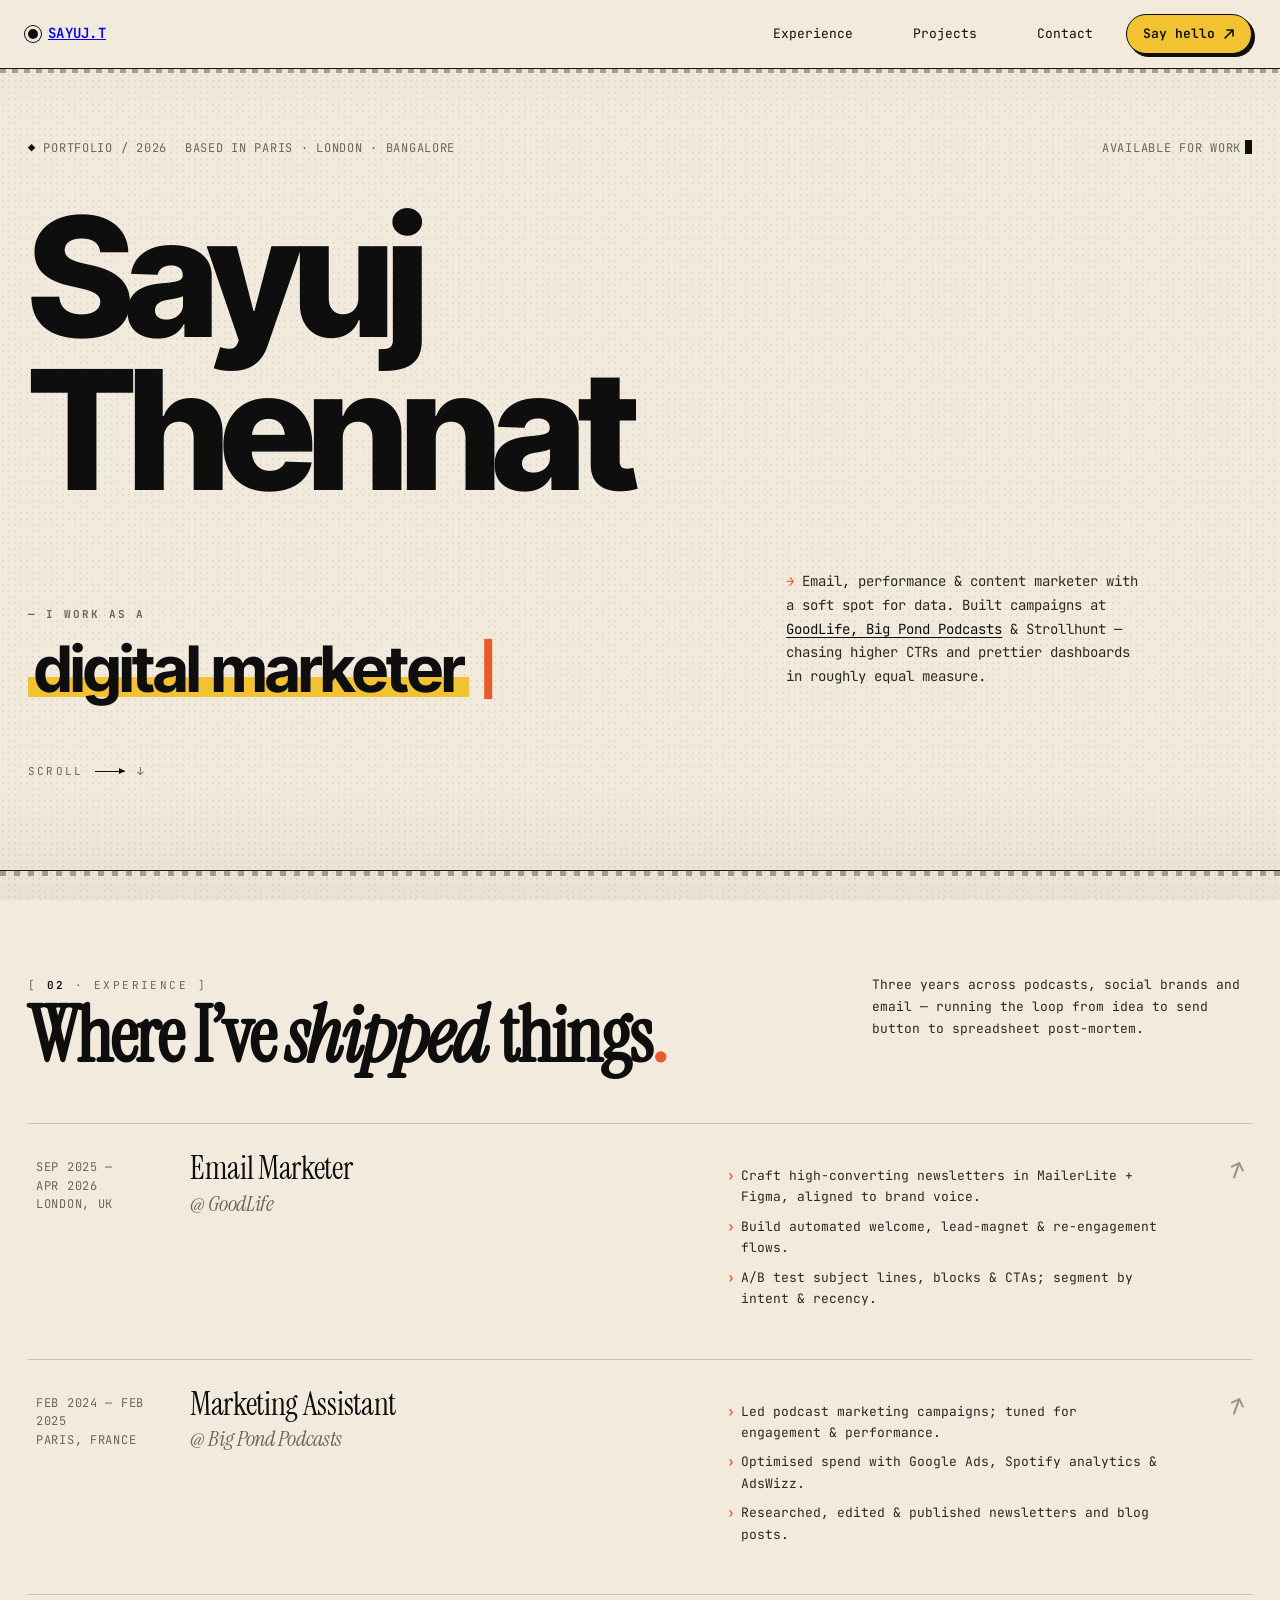
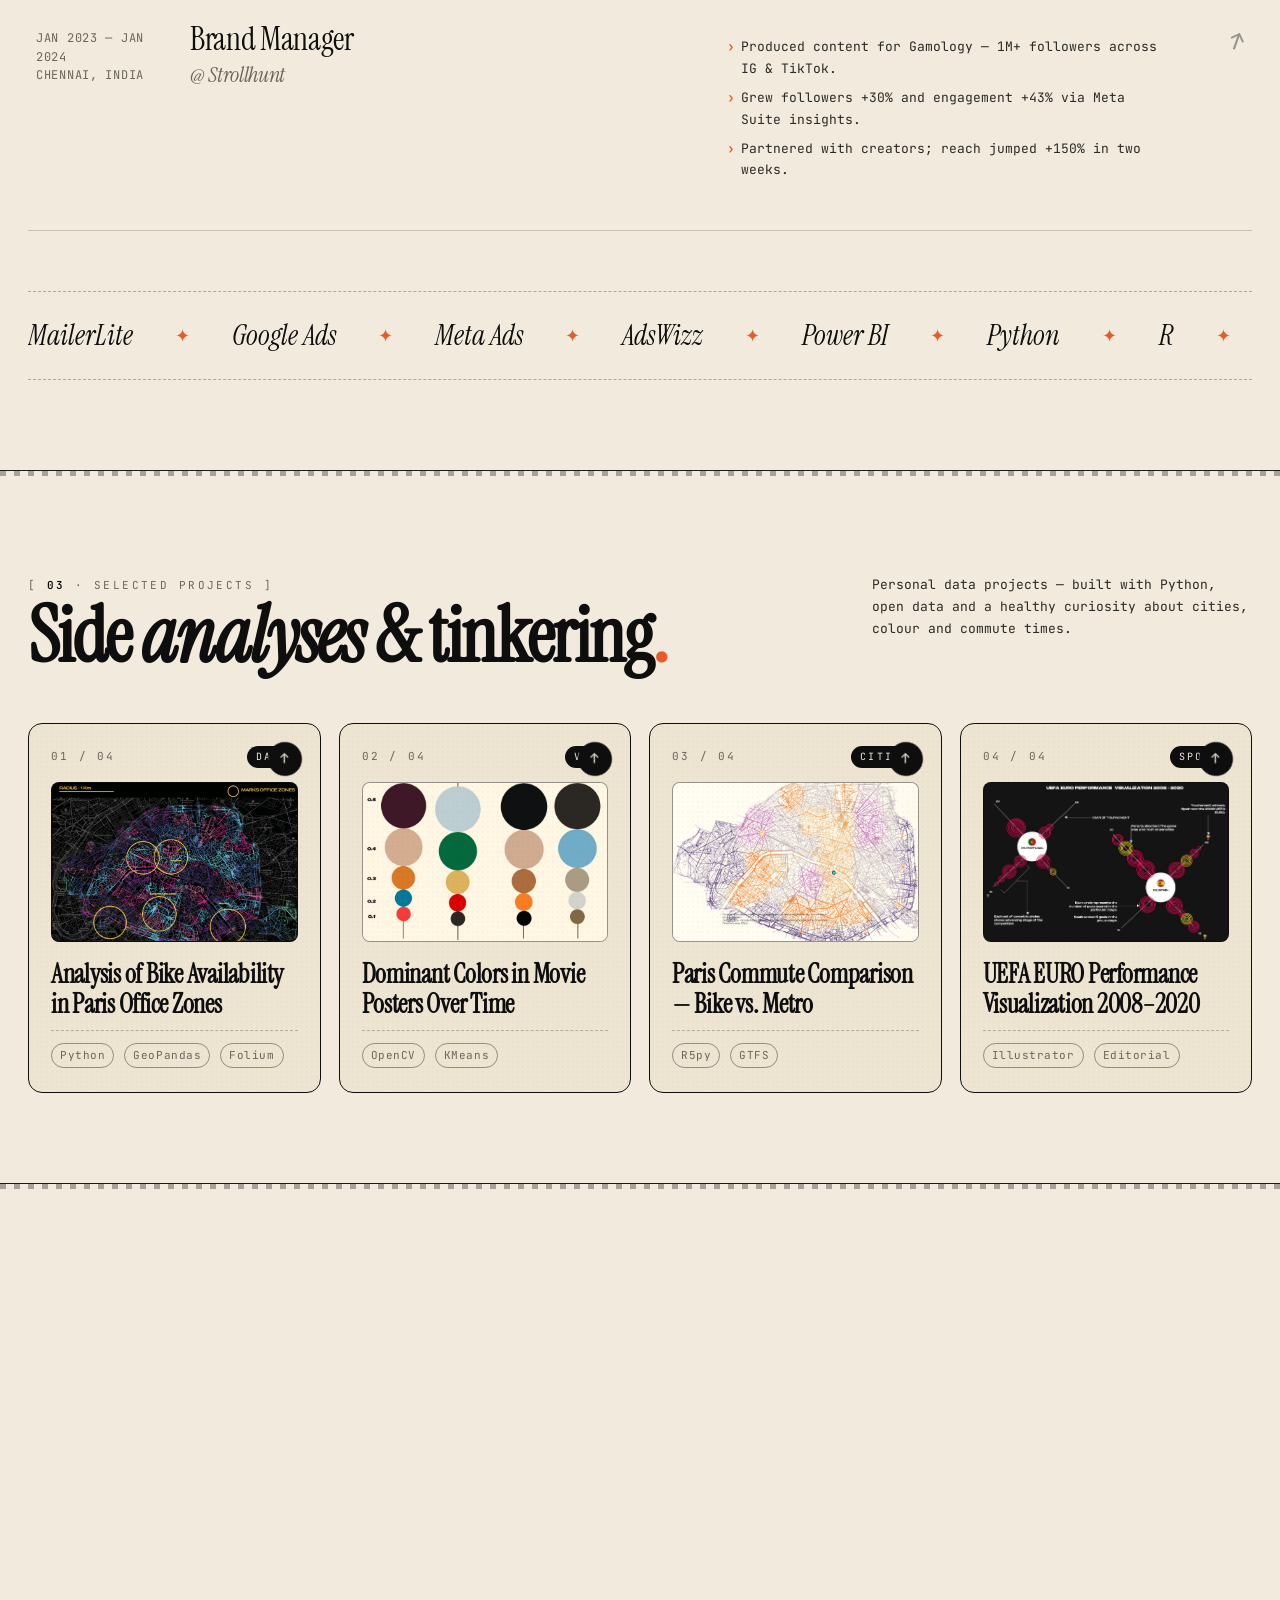
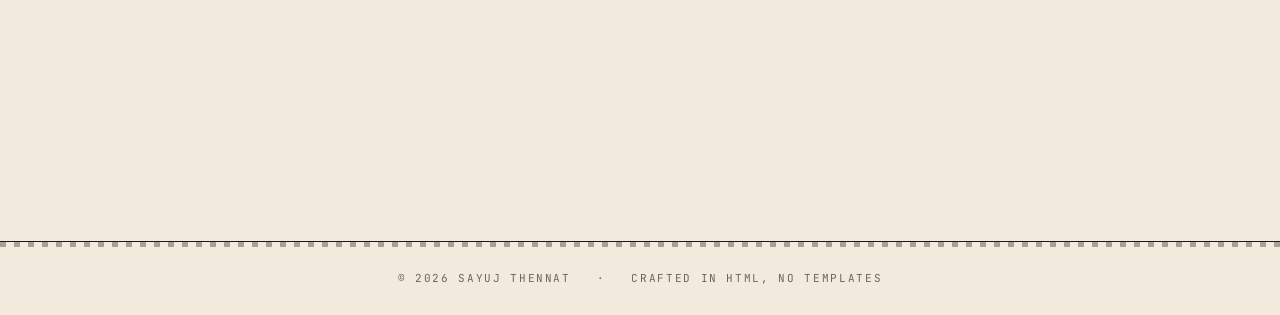
==== index.html @ f0e9a46d "Add files via upload" ====
<!doctype html>
<html lang="en">
<head>
<meta charset="utf-8" />
<meta name="viewport" content="width=device-width, initial-scale=1" />
<title>Sayuj Thennat — Portfolio</title>
<link rel="preconnect" href="https://fonts.googleapis.com">
<link rel="preconnect" href="https://fonts.gstatic.com" crossorigin>
<link href="https://fonts.googleapis.com/css2?family=JetBrains+Mono:wght@400;500;600;700&family=Instrument+Serif:ital@0;1&family=Inter+Tight:wght@500;700;800;900&display=swap" rel="stylesheet">
<style>
  :root{
    --cream:#F2EBDD;
    --cream-2:#EDE4D2;
    --ink:#0E0E0E;
    --ink-soft:#2A2924;
    --muted:#6B665A;
    --rule:#1a1a1a;
    --accent:#F2C230;     /* yellow */
    --accent-2:#E85A2A;   /* warm orange for hover pop */
    --green:#3F6B3A;
  }
  *{box-sizing:border-box}
  html,body{margin:0;padding:0}
  body{
    background:var(--cream);
    color:var(--ink);
    font-family:'JetBrains Mono', ui-monospace, Menlo, monospace;
    font-size:14px;
    line-height:1.55;
    -webkit-font-smoothing:antialiased;
    overflow-x:hidden;
  }
  .serif{font-family:'Instrument Serif', 'Times New Roman', serif; font-weight:400; letter-spacing:-0.01em;}
  .italic{font-style:italic}

  /* ASCII / dotted noise overlay */
  body::before{
    content:"";
    position:fixed; inset:0;
    pointer-events:none;
    background-image:
      radial-gradient(rgba(14,14,14,0.10) 1px, transparent 1px),
      radial-gradient(rgba(14,14,14,0.05) 1px, transparent 1px);
    background-size: 6px 6px, 11px 11px;
    background-position: 0 0, 3px 3px;
    mix-blend-mode:multiply;
    opacity:.55;
    z-index:1;
  }
  /* Scanline-ish horizontal rule texture in corners */
  .grain{
    position:fixed; inset:0; pointer-events:none; z-index:2;
    background:
      linear-gradient(180deg, rgba(14,14,14,0.04), transparent 12%, transparent 88%, rgba(14,14,14,0.04));
  }

  main, header, footer{position:relative; z-index:3}

  /* ---------- Top bar ---------- */
  header.nav{
    position:sticky; top:0; z-index:50;
    background:var(--cream);
    border-bottom:1px solid var(--rule);
  }
  header.nav::after{
    content:"";
    position:absolute; left:0; right:0; bottom:-5px; height:4px;
    background:repeating-linear-gradient(90deg, var(--rule) 0 6px, transparent 6px 12px);
    opacity:.35;
  }
  .nav-inner{
    max-width:1280px; margin:0 auto;
    padding:14px 28px;
    display:flex; align-items:center; justify-content:space-between;
    gap:20px;
  }
  .brand{
    display:flex; align-items:center; gap:10px;
    font-weight:600; letter-spacing:0.02em;
  }
  .brand .dot{
    width:10px; height:10px; background:var(--ink); border-radius:50%;
    box-shadow:0 0 0 3px var(--cream), 0 0 0 4px var(--ink);
    transition:transform .4s cubic-bezier(.2,.8,.2,1), background .2s;
  }
  .brand:hover .dot{ transform:rotate(180deg) scale(1.15); background:var(--accent-2); }
  .nav-links{display:flex; gap:6px; align-items:center}
  .nav-link{
    position:relative;
    padding:8px 14px;
    color:var(--ink);
    text-decoration:none;
    font-size:13px;
    border:1px solid transparent;
    border-radius:999px;
    transition: all .2s ease;
  }
  .nav-link::before{
    content:"["; opacity:0; margin-right:4px;
    transition:opacity .2s, margin .2s;
  }
  .nav-link::after{
    content:"]"; opacity:0; margin-left:4px;
    transition:opacity .2s, margin .2s;
  }
  .nav-link:hover{ background:var(--ink); color:var(--cream); }
  .nav-link:hover::before, .nav-link:hover::after{ opacity:1; }
  .nav-cta{
    display:inline-flex; align-items:center; gap:8px;
    padding:9px 16px;
    background:var(--accent);
    color:var(--ink);
    border:1.5px solid var(--ink);
    border-radius:999px;
    text-decoration:none;
    font-weight:600;
    font-size:13px;
    box-shadow:3px 3px 0 var(--ink);
    transition:transform .15s ease, box-shadow .15s ease, background .2s;
  }
  .nav-cta:hover{ transform:translate(-2px,-2px); box-shadow:5px 5px 0 var(--ink); background:#FFD24A; }
  .nav-cta:active{ transform:translate(1px,1px); box-shadow:1px 1px 0 var(--ink); }
  .nav-cta svg{ transition: transform .25s ease; }
  .nav-cta:hover svg{ transform: translate(2px,-2px); }

  /* ---------- Hero ---------- */
  .hero{
    max-width:1280px; margin:0 auto;
    padding: 70px 28px 90px;
    position:relative;
  }
  .meta-row{
    display:flex; justify-content:space-between; align-items:flex-end;
    gap:24px; margin-bottom:42px;
    font-size:12px; color:var(--muted); letter-spacing:0.06em; text-transform:uppercase;
  }
  .meta-row .left, .meta-row .right{display:flex; gap:18px; flex-wrap:wrap}
  .meta-row span b{ color:var(--ink); font-weight:600; }
  .blink{ display:inline-block; width:7px; height:14px; background:var(--ink); margin-left:4px; vertical-align:-2px; animation:blink 1s steps(2) infinite; }
  @keyframes blink{ 50%{opacity:0} }

  .hero-name{
    font-family: 'Inter Tight', 'Helvetica Neue', Arial, sans-serif;
    font-weight: 800;
    font-size: clamp(72px, 13vw, 200px);
    line-height: 0.92;
    letter-spacing: -0.05em;
    margin:0;
  }
  .hero-name .word{ display:inline-block; }
  .hero-name .first{ font-style: normal; }
  .hero-name .stamp{
    display:inline-block;
    font-family:'JetBrains Mono', monospace;
    font-size:0.13em;
    font-style:normal;
    letter-spacing:0.1em;
    background:var(--ink);
    color:var(--cream);
    padding:6px 10px 5px;
    border-radius:4px;
    vertical-align: 0.5em;
    margin-left:14px;
    transform: rotate(-3deg);
    transition: transform .3s cubic-bezier(.2,.8,.2,1);
  }
  .hero-name:hover .stamp{ transform: rotate(2deg) scale(1.06); }

  .hero-row2{
    display:grid; grid-template-columns: 1.2fr .8fr;
    gap:60px; margin-top:50px; align-items:end;
  }
  @media (max-width: 860px){ .hero-row2{grid-template-columns:1fr} }

  .roles{
    font-family:'Inter Tight', 'Helvetica Neue', Arial, sans-serif;
    font-weight:700;
    font-size: clamp(34px, 5vw, 64px);
    line-height:1.05;
    letter-spacing:-0.03em;
  }
  .roles .label{
    display:block;
    font-family:'JetBrains Mono', monospace;
    font-size:11px; letter-spacing:0.18em; text-transform:uppercase;
    color:var(--muted);
    margin-bottom:14px;
  }
  .role-rotator{
    display:inline-block; position:relative;
    min-width: 14ch;
    color:var(--ink);
  }
  .role-rotator .role{
    display:inline-block;
    background: linear-gradient(transparent 62%, var(--accent) 62%, var(--accent) 92%, transparent 92%);
    padding: 0 6px;
    font-style:normal;
    font-weight:700;
  }
  .role-cursor{ color:var(--accent-2); font-family:'JetBrains Mono', monospace; font-style:normal; }

  .hero-blurb{
    font-size:14px; color:var(--ink-soft);
    max-width: 360px; line-height:1.7;
  }
  .hero-blurb .arr{ color:var(--accent-2); font-weight:700 }
  .hero-blurb a{ color:var(--ink); text-decoration:underline; text-underline-offset:3px; text-decoration-thickness:1px; }
  .hero-blurb a:hover{ background:var(--accent); }

  .scroll-hint{
    margin-top:60px; display:flex; align-items:center; gap:12px;
    font-size:11px; letter-spacing:0.2em; text-transform:uppercase; color:var(--muted);
  }
  .scroll-hint .arrow{
    display:inline-block; width:30px; height:1px; background:var(--ink);
    position:relative;
  }
  .scroll-hint .arrow::after{
    content:""; position:absolute; right:0; top:-3px;
    border-left:6px solid var(--ink); border-top:3px solid transparent; border-bottom:3px solid transparent;
  }
  .scroll-hint .bouncer{ animation: bounce 1.6s ease-in-out infinite; }
  @keyframes bounce{ 0%,100%{transform:translateY(0)} 50%{transform:translateY(4px)} }

  /* ---------- Section frame ---------- */
  section.block{
    max-width:1280px; margin: 0 auto;
    padding: 90px 28px;
    border-top:1px solid var(--rule);
    position:relative;
  }
  section.block::before{
    /* corner ascii */
    content:""; position:absolute; top:-1px; left:0; right:0; height:6px;
    background: repeating-linear-gradient(90deg, var(--rule) 0 6px, transparent 6px 14px);
    opacity:.35;
  }
  .sec-head{
    display:flex; justify-content:space-between; align-items:baseline;
    gap:24px; margin-bottom:50px; flex-wrap:wrap;
  }
  .sec-tag{
    font-size:11px; letter-spacing:0.22em; text-transform:uppercase; color:var(--muted);
  }
  .sec-tag b{ color:var(--ink); font-weight:600 }
  .sec-title{
    font-family:'Instrument Serif', serif;
    font-size: clamp(40px, 6vw, 84px);
    line-height:0.95;
    letter-spacing:-0.025em;
    margin:6px 0 0;
  }
  .sec-title .em{ font-style:italic; color:var(--ink); }
  .sec-title .acc{ color:var(--accent-2); }
  .sec-sub{
    max-width:380px; font-size:13px; color:var(--ink-soft); line-height:1.7;
  }

  /* ---------- Experience ---------- */
  .exp-list{ display:flex; flex-direction:column; }
  .exp{
    display:grid; grid-template-columns: 130px 1fr 1fr 60px;
    gap:24px;
    padding: 28px 8px;
    border-top:1px solid rgba(14,14,14,0.18);
    align-items:start;
    cursor:pointer;
    position:relative;
    color:inherit;
    text-decoration:none;
    transition: padding-left .35s cubic-bezier(.2,.8,.2,1), background .35s;
  }
  .exp:last-child{ border-bottom:1px solid rgba(14,14,14,0.18); }
  .exp::before{
    content:""; position:absolute; left:0; top:0; bottom:0; width:0;
    background: var(--accent);
    transition: width .4s cubic-bezier(.2,.8,.2,1);
    z-index:-1;
  }
  .exp:hover{ padding-left: 28px; }
  .exp:hover::before{ width:100%; }
  .exp:hover .exp-arrow{ transform: translate(6px,-6px) rotate(0deg); opacity:1; color:var(--ink); }
  .exp-when{ font-size:12px; color:var(--muted); letter-spacing:0.06em; padding-top:6px; }
  .exp-role{
    font-family:'Instrument Serif', serif;
    font-size: 32px; line-height:1.05; letter-spacing:-0.01em;
  }
  .exp-role .at{ color:var(--muted); font-style:italic; font-size:.7em; display:block; margin-top:6px; }
  .exp-bullets{ font-size:13px; line-height:1.65; color:var(--ink-soft); }
  .exp-bullets li{ margin-bottom:8px; list-style:none; padding-left:14px; position:relative; }
  .exp-bullets li::before{
    content:"›"; position:absolute; left:0; color:var(--accent-2); font-weight:700;
  }
  .exp-arrow{
    align-self:start; justify-self:end;
    font-family:'JetBrains Mono', monospace;
    font-size:24px; opacity:.4;
    transform: translate(0,0) rotate(-25deg);
    transition: transform .35s cubic-bezier(.2,.8,.2,1), opacity .25s;
  }
  @media (max-width:860px){
    .exp{grid-template-columns: 1fr; gap:10px}
    .exp-arrow{display:none}
  }

  .skills-strip{
    margin-top:60px; padding:22px 0;
    border-top:1px dashed rgba(14,14,14,.3);
    border-bottom:1px dashed rgba(14,14,14,.3);
    overflow:hidden; position:relative;
  }
  .skills-track{
    display:flex; gap:42px;
    animation: marquee 40s linear infinite;
    white-space:nowrap;
    font-family:'Instrument Serif', serif;
    font-size:28px; font-style:italic;
    color:var(--ink);
  }
  .skills-track span{ display:inline-flex; align-items:center; gap:42px; }
  .skills-track .sep{ color:var(--accent-2); font-style:normal; font-family:'JetBrains Mono',monospace; font-size:18px; }
  @keyframes marquee{ 0%{transform:translateX(0)} 100%{transform:translateX(-50%)} }
  .skills-strip:hover .skills-track{ animation-play-state:paused }

  /* ---------- Projects ---------- */
  .proj-grid{
    display:grid; grid-template-columns:repeat(4, 1fr); gap:18px;
  }
  @media (max-width:1180px){ .proj-grid{grid-template-columns:repeat(2, 1fr); gap:22px} }
  @media (max-width:680px){ .proj-grid{grid-template-columns:1fr} }
  .proj{
    position:relative;
    display:block;
    background:var(--cream-2);
    border:1.5px solid var(--ink);
    border-radius:14px;
    padding:22px 22px 24px;
    color:inherit; text-decoration:none;
    overflow:hidden;
    transition: transform .3s cubic-bezier(.2,.8,.2,1), box-shadow .3s, background .3s;
    min-height:360px;
    display:flex; flex-direction:column;
  }
  .proj::after{
    content:""; position:absolute; inset:0; pointer-events:none;
    background:
      radial-gradient(rgba(14,14,14,0.08) 1px, transparent 1px) 0 0/5px 5px;
    opacity:.3; transition:opacity .3s;
  }
  .proj:hover{ transform: translate(-3px,-5px); box-shadow: 8px 10px 0 var(--ink); background:var(--cream); }
  .proj:hover::after{ opacity:.5; }
  .proj-num{
    font-size:11px; letter-spacing:0.2em; color:var(--muted);
    display:flex; justify-content:space-between; align-items:center;
  }
  .proj-num .pill{
    background:var(--ink); color:var(--cream);
    padding:3px 9px; border-radius:999px; font-size:10px;
  }
  .proj-art{
    flex:0 0 auto;
    height:160px; margin:14px 0 18px;
    border-radius:8px;
    border:1px solid rgba(14,14,14,.4);
    overflow:hidden; position:relative;
    background:var(--cream);
  }
  .proj-art img{
    width:100%; height:100%; object-fit:cover;
    display:block; transition: transform .6s cubic-bezier(.2,.8,.2,1), filter .4s;
    filter:saturate(.95);
  }
  .proj:hover .proj-art img{ transform:scale(1.06); filter:saturate(1.1); }
  .proj-art.dark{ background:#0E0E0E; }
  .proj-title{
    font-family:'Instrument Serif', serif;
    font-size:26px; line-height:1.15; letter-spacing:-0.01em;
    margin:0 0 10px;
  }
  .proj-meta{
    font-size:11px; color:var(--muted); letter-spacing:0.05em;
    display:flex; gap:10px; flex-wrap:wrap;
    margin-top:auto; padding-top:12px;
    border-top:1px dashed rgba(14,14,14,.25);
  }
  .proj-meta .tag{
    padding:3px 8px; border:1px solid rgba(14,14,14,.4); border-radius:999px;
    transition: background .2s, color .2s;
  }
  .proj:hover .proj-meta .tag{ background:var(--ink); color:var(--cream); border-color:var(--ink); }
  .proj-go{
    position:absolute; top:18px; right:18px;
    width:34px; height:34px; border-radius:50%;
    background:var(--ink); color:var(--cream);
    display:flex; align-items:center; justify-content:center;
    font-size:14px;
    transform: rotate(-45deg);
    transition: transform .35s cubic-bezier(.2,.8,.2,1), background .25s;
    z-index:3;
  }
  .proj:hover .proj-go{ transform: rotate(0deg); background:var(--accent-2); }

  /* Project art per index */
  .art-bike{
    background:
      radial-gradient(circle at 25% 60%, var(--accent) 0 18%, transparent 19%),
      radial-gradient(circle at 75% 60%, var(--accent) 0 18%, transparent 19%),
      linear-gradient(180deg, #F2EBDD, #EDE4D2);
  }
  .art-bike::before{
    content:""; position:absolute; inset:0;
    background:
      linear-gradient(45deg, transparent 48%, var(--ink) 49% 51%, transparent 52%) 25% 50% / 60% 4px no-repeat,
      linear-gradient(135deg, transparent 48%, var(--ink) 49% 51%, transparent 52%) 50% 30% / 22% 4px no-repeat;
    opacity:.7;
  }
  .art-color{
    background:
      linear-gradient(90deg,
        #2a2a4a 0 20%,
        #b85c3c 20% 38%,
        #d4a443 38% 56%,
        #3a6b4a 56% 74%,
        #6a4a8a 74% 90%,
        #1a1a1a 90% 100%);
    position:relative;
  }
  .art-color::before{
    content:""; position:absolute; inset:0;
    background: repeating-linear-gradient(0deg, rgba(255,255,255,.06) 0 2px, transparent 2px 5px);
  }
  .art-color::after{
    content:"1980 → 2024"; position:absolute; bottom:6px; left:8px;
    font-family:'JetBrains Mono',monospace; font-size:10px;
    color:rgba(255,255,255,.85); letter-spacing:0.15em;
  }
  .art-commute{
    background:
      linear-gradient(180deg, #F2EBDD 0%, #EDE4D2 100%);
    position:relative; overflow:hidden;
  }
  .art-commute::before{
    /* metro line + bike line */
    content:"";
    position:absolute; inset:0;
    background:
      linear-gradient(180deg, transparent 38%, var(--accent-2) 38% 40%, transparent 40%) 0 0/100% 100% no-repeat,
      linear-gradient(180deg, transparent 62%, var(--ink) 62% 63%, transparent 63%) 0 0/100% 100% no-repeat;
  }
  .art-commute::after{
    content:"🚲  vs  Ⓜ"; position:absolute; inset:0;
    display:flex; align-items:center; justify-content:center;
    font-size:34px; letter-spacing:0.4em;
    filter: grayscale(1);
    opacity:.55;
  }

  /* ---------- Contact ---------- */
  .contact-wrap{
    display:grid; grid-template-columns:1.2fr .8fr; gap:60px; align-items:center;
  }
  @media (max-width:860px){ .contact-wrap{grid-template-columns:1fr} }
  .contact-big{
    font-family:'Instrument Serif', serif;
    font-size: clamp(48px, 7vw, 110px);
    line-height:0.95; letter-spacing:-0.03em;
  }
  .contact-big .em{ font-style:italic; color:var(--accent-2); }
  .email-card{
    border:1.5px solid var(--ink);
    border-radius:14px;
    padding:24px;
    background:var(--cream-2);
    position:relative;
    transition: transform .25s, box-shadow .25s, background .25s;
  }
  .email-card:hover{ transform:translate(-2px,-3px); box-shadow:6px 8px 0 var(--ink); background:var(--cream); }
  .email-row{
    display:flex; align-items:center; justify-content:space-between;
    gap:16px; flex-wrap:wrap;
  }
  .email-link{
    font-family:'Instrument Serif', serif;
    font-size:26px; color:var(--ink); text-decoration:none; letter-spacing:-0.01em;
    white-space:nowrap;
  }
  @media (max-width:520px){ .email-link{ font-size:22px; white-space:normal; word-break:break-word; } }
  .email-link:hover{ background:var(--accent); }
  .copy-btn{
    border:1.5px solid var(--ink);
    background:var(--accent);
    border-radius:999px;
    padding:8px 14px;
    font-family:'JetBrains Mono', monospace;
    font-size:11px; font-weight:600;
    cursor:pointer;
    box-shadow:2px 2px 0 var(--ink);
    transition:all .15s ease;
    flex-shrink:0;
  }
  .copy-btn:hover{ transform:translate(-1px,-1px); box-shadow:3px 3px 0 var(--ink); background:#FFD24A; }
  .copy-btn:active{ transform:translate(1px,1px); box-shadow:0 0 0 var(--ink); }
  .copy-btn.copied{ background:var(--green); color:var(--cream); }
  .availability{
    margin-top:16px; padding-top:16px;
    border-top:1px dashed rgba(14,14,14,.3);
    font-size:12px; color:var(--ink-soft);
    display:flex; align-items:center; gap:10px;
  }
  .availability .pulse{
    width:10px; height:10px; border-radius:50%; background:var(--green);
    box-shadow:0 0 0 0 rgba(63,107,58,.5);
    animation: pulse 1.8s ease-out infinite;
  }
  @keyframes pulse{
    0%{box-shadow:0 0 0 0 rgba(63,107,58,.55)}
    100%{box-shadow:0 0 0 12px rgba(63,107,58,0)}
  }

  /* ---------- Footer ---------- */
  footer{
    border-top:1px solid var(--rule);
    padding:28px;
    margin-top:60px;
    text-align:center;
    font-size:11px; color:var(--muted); letter-spacing:0.15em; text-transform:uppercase;
    position:relative;
  }
  footer::before{
    content:""; position:absolute; left:0; right:0; top:-1px; height:6px;
    background: repeating-linear-gradient(90deg, var(--rule) 0 6px, transparent 6px 14px);
    opacity:.35;
  }

  /* Reveal on view */
  .reveal{ opacity:0; transform: translateY(18px); transition: opacity .8s ease, transform .8s cubic-bezier(.2,.8,.2,1); }
  .reveal.in{ opacity:1; transform:none; }

  /* Selection */
  ::selection{ background:var(--accent); color:var(--ink); }

  /* Cursor follower (subtle) */
  .cursor-dot{
    position:fixed; pointer-events:none; z-index:60;
    width:12px; height:12px; border-radius:50%;
    background: var(--accent-2);
    mix-blend-mode: multiply;
    transform: translate(-50%,-50%) scale(.8);
    transition: transform .15s ease, opacity .25s;
    opacity:0;
  }
</style>
</head>
<body>
<div class="grain"></div>
<div class="cursor-dot" id="cursorDot"></div>

<header class="nav">
  <div class="nav-inner">
    <a class="brand" href="#top"><span class="dot"></span> SAYUJ.T</a>
    <nav class="nav-links">
      <a class="nav-link" href="#work">Experience</a>
      <a class="nav-link" href="#projects">Projects</a>
      <a class="nav-link" href="#contact">Contact</a>
      <a class="nav-cta" href="mailto:sayujrt@gmail.com">
        Say hello
        <svg width="12" height="12" viewBox="0 0 12 12" fill="none"><path d="M2 10L10 2M10 2H4M10 2V8" stroke="currentColor" stroke-width="1.6" stroke-linecap="round" stroke-linejoin="round"/></svg>
      </a>
    </nav>
  </div>
</header>

<main id="top">
  <!-- HERO -->
  <section class="hero">
    <div class="meta-row">
      <div class="left">
        <span><b>◆</b> PORTFOLIO / 2026</span>
        <span>BASED IN PARIS · LONDON · BANGALORE</span>
      </div>
      <div class="right">
        <span>AVAILABLE FOR WORK<span class="blink"></span></span>
      </div>
    </div>

    <h1 class="hero-name">
      <span class="word first">Sayuj</span><br/>
      <span class="word">Thennat</span>
    </h1>

    <div class="hero-row2">
      <div class="roles">
        <span class="label">— I work as a</span>
        <span class="role-rotator">
          <span id="role" class="role">digital marketer</span><span class="role-cursor">|</span>
        </span>
      </div>
      <p class="hero-blurb">
        <span class="arr">→</span> Email, performance &amp; content marketer with a soft spot for data.
        Built campaigns at <a href="#work">GoodLife, Big Pond Podcasts</a> &amp; Strollhunt — chasing
        higher CTRs and prettier dashboards in roughly equal measure.
      </p>
    </div>

    <div class="scroll-hint">
      <span>SCROLL</span>
      <span class="arrow"></span>
      <span class="bouncer">↓</span>
    </div>
  </section>

  <!-- EXPERIENCE -->
  <section class="block" id="work">
    <div class="sec-head">
      <div>
        <div class="sec-tag">[ <b>02</b> · EXPERIENCE ]</div>
        <h2 class="sec-title">Where I’ve <span class="em">shipped</span> things<span class="acc">.</span></h2>
      </div>
      <p class="sec-sub">Three years across podcasts, social brands and email — running the loop from idea to send button to spreadsheet post-mortem.</p>
    </div>

    <div class="exp-list">

      <a class="exp" href="#" onclick="return false">
        <div class="exp-when">SEP 2025 —<br/>APR 2026<br/>LONDON, UK</div>
        <div class="exp-role">Email Marketer<span class="at">@ GoodLife</span></div>
        <ul class="exp-bullets">
          <li>Craft high-converting newsletters in MailerLite + Figma, aligned to brand voice.</li>
          <li>Build automated welcome, lead-magnet &amp; re-engagement flows.</li>
          <li>A/B test subject lines, blocks &amp; CTAs; segment by intent &amp; recency.</li>
        </ul>
        <div class="exp-arrow">↗</div>
      </a>

      <a class="exp" href="#" onclick="return false">
        <div class="exp-when">FEB 2024 — FEB 2025<br/>PARIS, FRANCE</div>
        <div class="exp-role">Marketing Assistant<span class="at">@ Big Pond Podcasts</span></div>
        <ul class="exp-bullets">
          <li>Led podcast marketing campaigns; tuned for engagement &amp; performance.</li>
          <li>Optimised spend with Google Ads, Spotify analytics &amp; AdsWizz.</li>
          <li>Researched, edited &amp; published newsletters and blog posts.</li>
        </ul>
        <div class="exp-arrow">↗</div>
      </a>

      <a class="exp" href="#" onclick="return false">
        <div class="exp-when">JAN 2023 — JAN 2024<br/>CHENNAI, INDIA</div>
        <div class="exp-role">Brand Manager<span class="at">@ Strollhunt</span></div>
        <ul class="exp-bullets">
          <li>Produced content for Gamology — 1M+ followers across IG &amp; TikTok.</li>
          <li>Grew followers +30% and engagement +43% via Meta Suite insights.</li>
          <li>Partnered with creators; reach jumped +150% in two weeks.</li>
        </ul>
        <div class="exp-arrow">↗</div>
      </a>

    </div>

    <div class="skills-strip" aria-hidden="true">
      <div class="skills-track">
        <span>
          MailerLite <span class="sep">✦</span> Google Ads <span class="sep">✦</span> Meta Ads <span class="sep">✦</span> AdsWizz <span class="sep">✦</span> Power BI <span class="sep">✦</span> Python <span class="sep">✦</span> R <span class="sep">✦</span> SPSS <span class="sep">✦</span> Qualtrics <span class="sep">✦</span> Atlas TI <span class="sep">✦</span> Figma <span class="sep">✦</span> Photoshop <span class="sep">✦</span> Illustrator <span class="sep">✦</span> InDesign <span class="sep">✦</span> DaVinci Resolve <span class="sep">✦</span>
        </span>
        <span>
          MailerLite <span class="sep">✦</span> Google Ads <span class="sep">✦</span> Meta Ads <span class="sep">✦</span> AdsWizz <span class="sep">✦</span> Power BI <span class="sep">✦</span> Python <span class="sep">✦</span> R <span class="sep">✦</span> SPSS <span class="sep">✦</span> Qualtrics <span class="sep">✦</span> Atlas TI <span class="sep">✦</span> Figma <span class="sep">✦</span> Photoshop <span class="sep">✦</span> Illustrator <span class="sep">✦</span> InDesign <span class="sep">✦</span> DaVinci Resolve <span class="sep">✦</span>
        </span>
      </div>
    </div>
  </section>

  <!-- PROJECTS -->
  <section class="block" id="projects">
    <div class="sec-head">
      <div>
        <div class="sec-tag">[ <b>03</b> · SELECTED PROJECTS ]</div>
        <h2 class="sec-title">Side <span class="em">analyses</span> &amp; tinkering<span class="acc">.</span></h2>
      </div>
      <p class="sec-sub">Personal data projects — built with Python, open data and a healthy curiosity about cities, colour and commute times.</p>
    </div>

    <div class="proj-grid">

      <a class="proj" href="projects/bike-availability.html">
        <div class="proj-num"><span>01 / 04</span><span class="pill">DATA</span></div>
        <div class="proj-art dark"><img src="assets/image8.png" alt="Vélib bike availability map of Paris" loading="lazy"></div>
        <h3 class="proj-title">Analysis of Bike Availability in Paris Office Zones</h3>
        <div class="proj-meta">
          <span class="tag">Python</span><span class="tag">GeoPandas</span><span class="tag">Folium</span>
        </div>
        <div class="proj-go" aria-hidden="true">↗</div>
      </a>

      <a class="proj" href="projects/dominant-colors.html">
        <div class="proj-num"><span>02 / 04</span><span class="pill">VIZ</span></div>
        <div class="proj-art"><img src="assets/image3.jpeg" alt="Dominant colors in movie posters across eras" loading="lazy"></div>
        <h3 class="proj-title">Dominant Colors in Movie Posters Over Time</h3>
        <div class="proj-meta">
          <span class="tag">OpenCV</span><span class="tag">KMeans</span>
        </div>
        <div class="proj-go" aria-hidden="true">↗</div>
      </a>

      <a class="proj" href="projects/paris-commute.html">
        <div class="proj-num"><span>03 / 04</span><span class="pill">CITIES</span></div>
        <div class="proj-art"><img src="assets/image1.jpeg" alt="Paris commute comparison map" loading="lazy"></div>
        <h3 class="proj-title">Paris Commute Comparison — Bike vs. Metro</h3>
        <div class="proj-meta">
          <span class="tag">R5py</span><span class="tag">GTFS</span>
        </div>
        <div class="proj-go" aria-hidden="true">↗</div>
      </a>

      <a class="proj" href="projects/uefa-euro.html">
        <div class="proj-num"><span>04 / 04</span><span class="pill">SPORT</span></div>
        <div class="proj-art dark"><img src="assets/image9.jpeg" alt="UEFA EURO performance visualization" loading="lazy"></div>
        <h3 class="proj-title">UEFA EURO Performance Visualization 2008–2020</h3>
        <div class="proj-meta">
          <span class="tag">Illustrator</span><span class="tag">Editorial</span>
        </div>
        <div class="proj-go" aria-hidden="true">↗</div>
      </a>

    </div>
  </section>

  <!-- CONTACT -->
  <section class="block" id="contact">
    <div class="sec-head">
      <div>
        <div class="sec-tag">[ <b>04</b> · CONTACT ]</div>
        <h2 class="sec-title">Let’s <span class="em">make</span> something<span class="acc">.</span></h2>
      </div>
      <p class="sec-sub">Open to email, performance &amp; content marketing roles, freelance briefs and the occasional weird data project.</p>
    </div>

    <div class="contact-wrap">
      <div class="contact-big">
        Got a brief, a <span class="em">campaign</span>,<br/>
        or a spreadsheet to <span class="em">decode</span>?
      </div>
      <div class="email-card">
        <div class="sec-tag" style="margin-bottom:14px">— EMAIL ME</div>
        <div class="email-row">
          <a class="email-link" href="mailto:sayujrt@gmail.com">sayujrt@gmail.com</a>
          <button class="copy-btn" id="copyBtn" type="button">COPY</button>
        </div>
        <div class="availability">
          <span class="pulse"></span>
          Currently replying within 24 hours
        </div>
      </div>
    </div>
  </section>
</main>

<footer>
  © 2026 SAYUJ THENNAT &nbsp; · &nbsp; CRAFTED IN HTML, NO TEMPLATES
</footer>

<script>
  // Rotating roles
  const roles = ["digital marketer","data analyst","content marketer","performance marketer","email marketer"];
  const roleEl = document.getElementById('role');
  let i = 0, j = 0, deleting = false;
  function tick(){
    const cur = roles[i];
    roleEl.textContent = cur.slice(0, j);
    if(!deleting){
      if(j < cur.length){ j++; setTimeout(tick, 55 + Math.random()*40); }
      else { deleting = true; setTimeout(tick, 1400); }
    } else {
      if(j > 0){ j--; setTimeout(tick, 25); }
      else { deleting = false; i = (i+1) % roles.length; setTimeout(tick, 250); }
    }
  }
  tick();

  // Reveal on scroll
  const io = new IntersectionObserver((entries)=>{
    entries.forEach(e=>{ if(e.isIntersecting){ e.target.classList.add('in'); io.unobserve(e.target);} });
  },{threshold:0.12});
  document.querySelectorAll('.exp, .proj, .sec-head, .hero-row2, .contact-wrap, .skills-strip').forEach(el=>{
    el.classList.add('reveal'); io.observe(el);
  });

  // Copy email
  const copyBtn = document.getElementById('copyBtn');
  copyBtn.addEventListener('click', async ()=>{
    try{
      await navigator.clipboard.writeText('sayujrt@gmail.com');
      copyBtn.classList.add('copied');
      copyBtn.textContent = 'COPIED ✓';
      setTimeout(()=>{ copyBtn.classList.remove('copied'); copyBtn.textContent='COPY'; }, 1800);
    }catch(e){
      copyBtn.textContent = 'OOPS';
    }
  });

  // Cursor dot follower (only on fine pointers)
  if(matchMedia('(pointer:fine)').matches){
    const dot = document.getElementById('cursorDot');
    let tx=0,ty=0,cx=0,cy=0,visible=false;
    window.addEventListener('mousemove', e=>{
      tx=e.clientX; ty=e.clientY;
      if(!visible){ visible=true; dot.style.opacity='.85'; }
    });
    function loop(){
      cx += (tx-cx)*.18; cy += (ty-cy)*.18;
      dot.style.left = cx+'px'; dot.style.top = cy+'px';
      requestAnimationFrame(loop);
    }
    loop();
    // grow over interactive elements
    document.querySelectorAll('a, button, .exp').forEach(el=>{
      el.addEventListener('mouseenter', ()=>{ dot.style.transform='translate(-50%,-50%) scale(2.6)'; dot.style.opacity='.45'; });
      el.addEventListener('mouseleave', ()=>{ dot.style.transform='translate(-50%,-50%) scale(.8)'; dot.style.opacity='.85'; });
    });
  }

  // Smooth scroll for in-page links
  document.querySelectorAll('a[href^="#"]').forEach(a=>{
    a.addEventListener('click', e=>{
      const id = a.getAttribute('href');
      if(id.length>1){
        const t = document.querySelector(id);
        if(t){ e.preventDefault(); t.scrollIntoView({behavior:'smooth', block:'start'}); }
      }
    });
  });
</script>
</body>
</html>
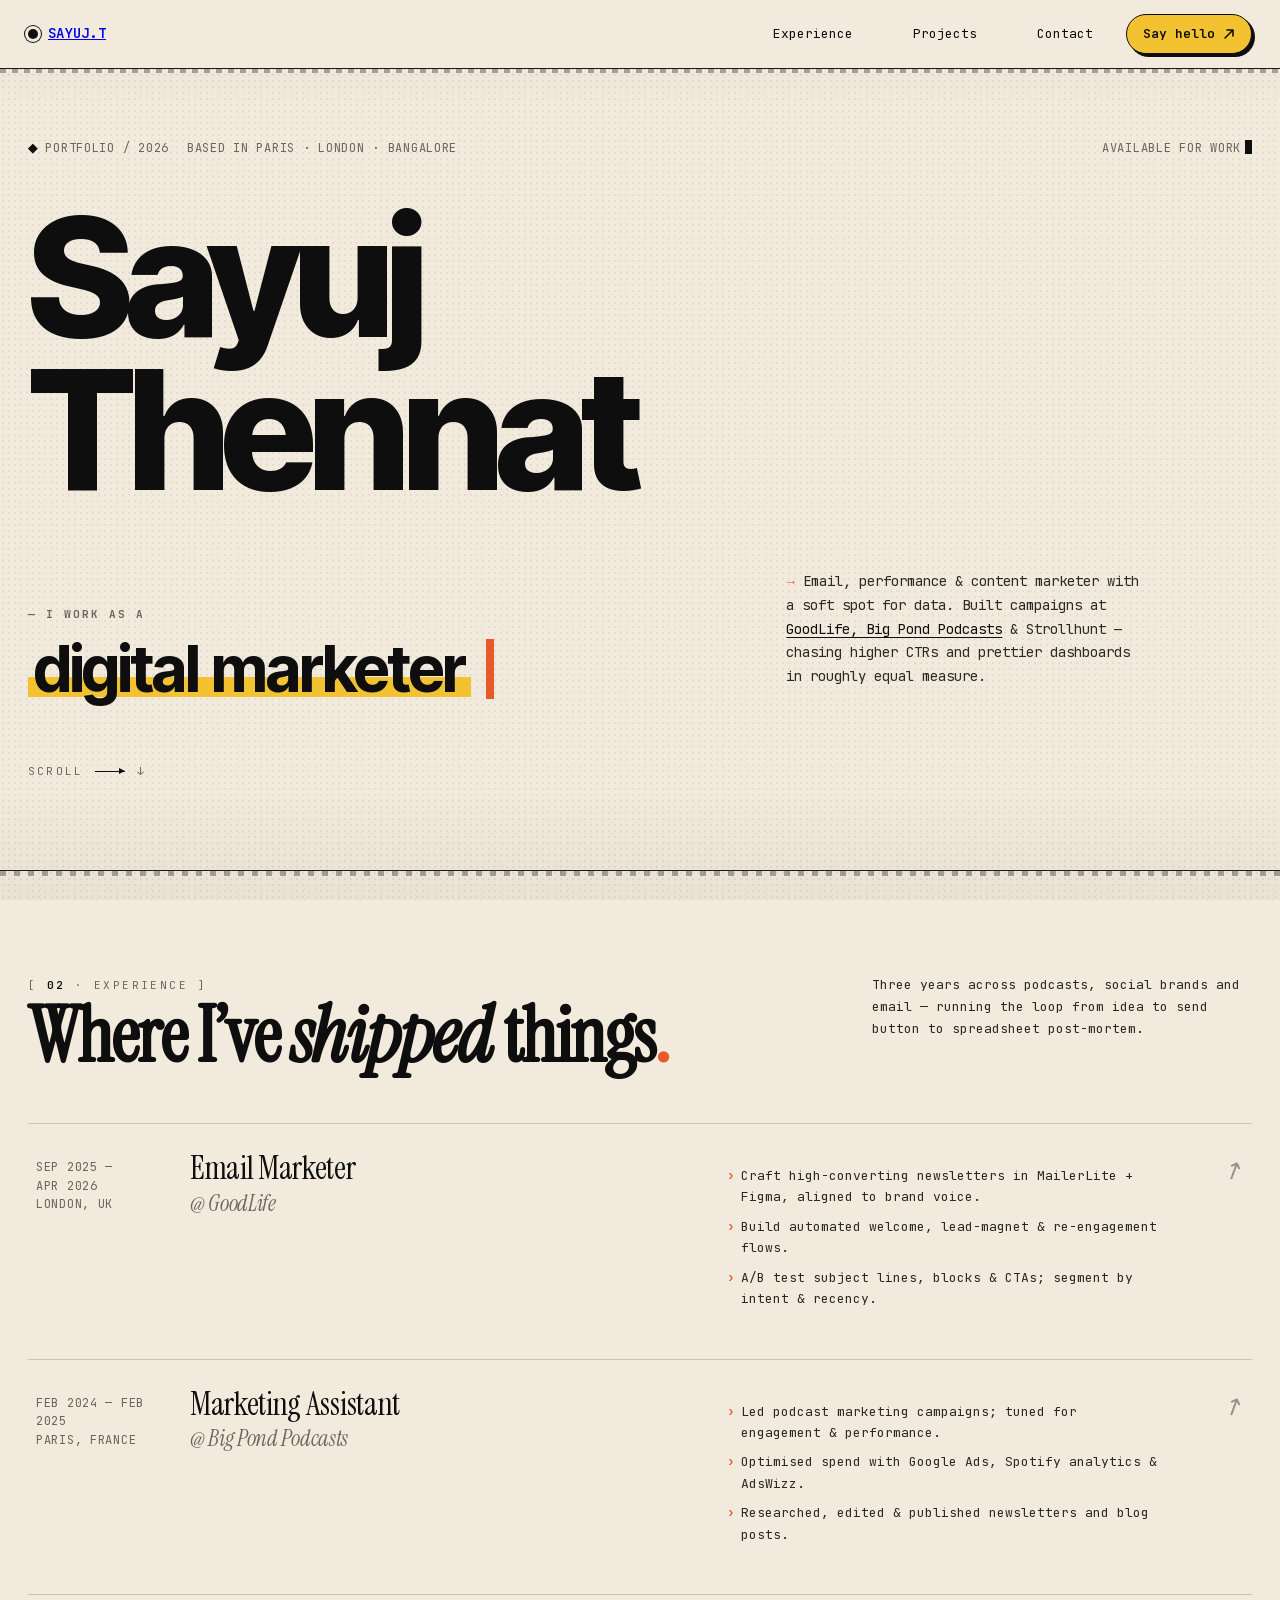
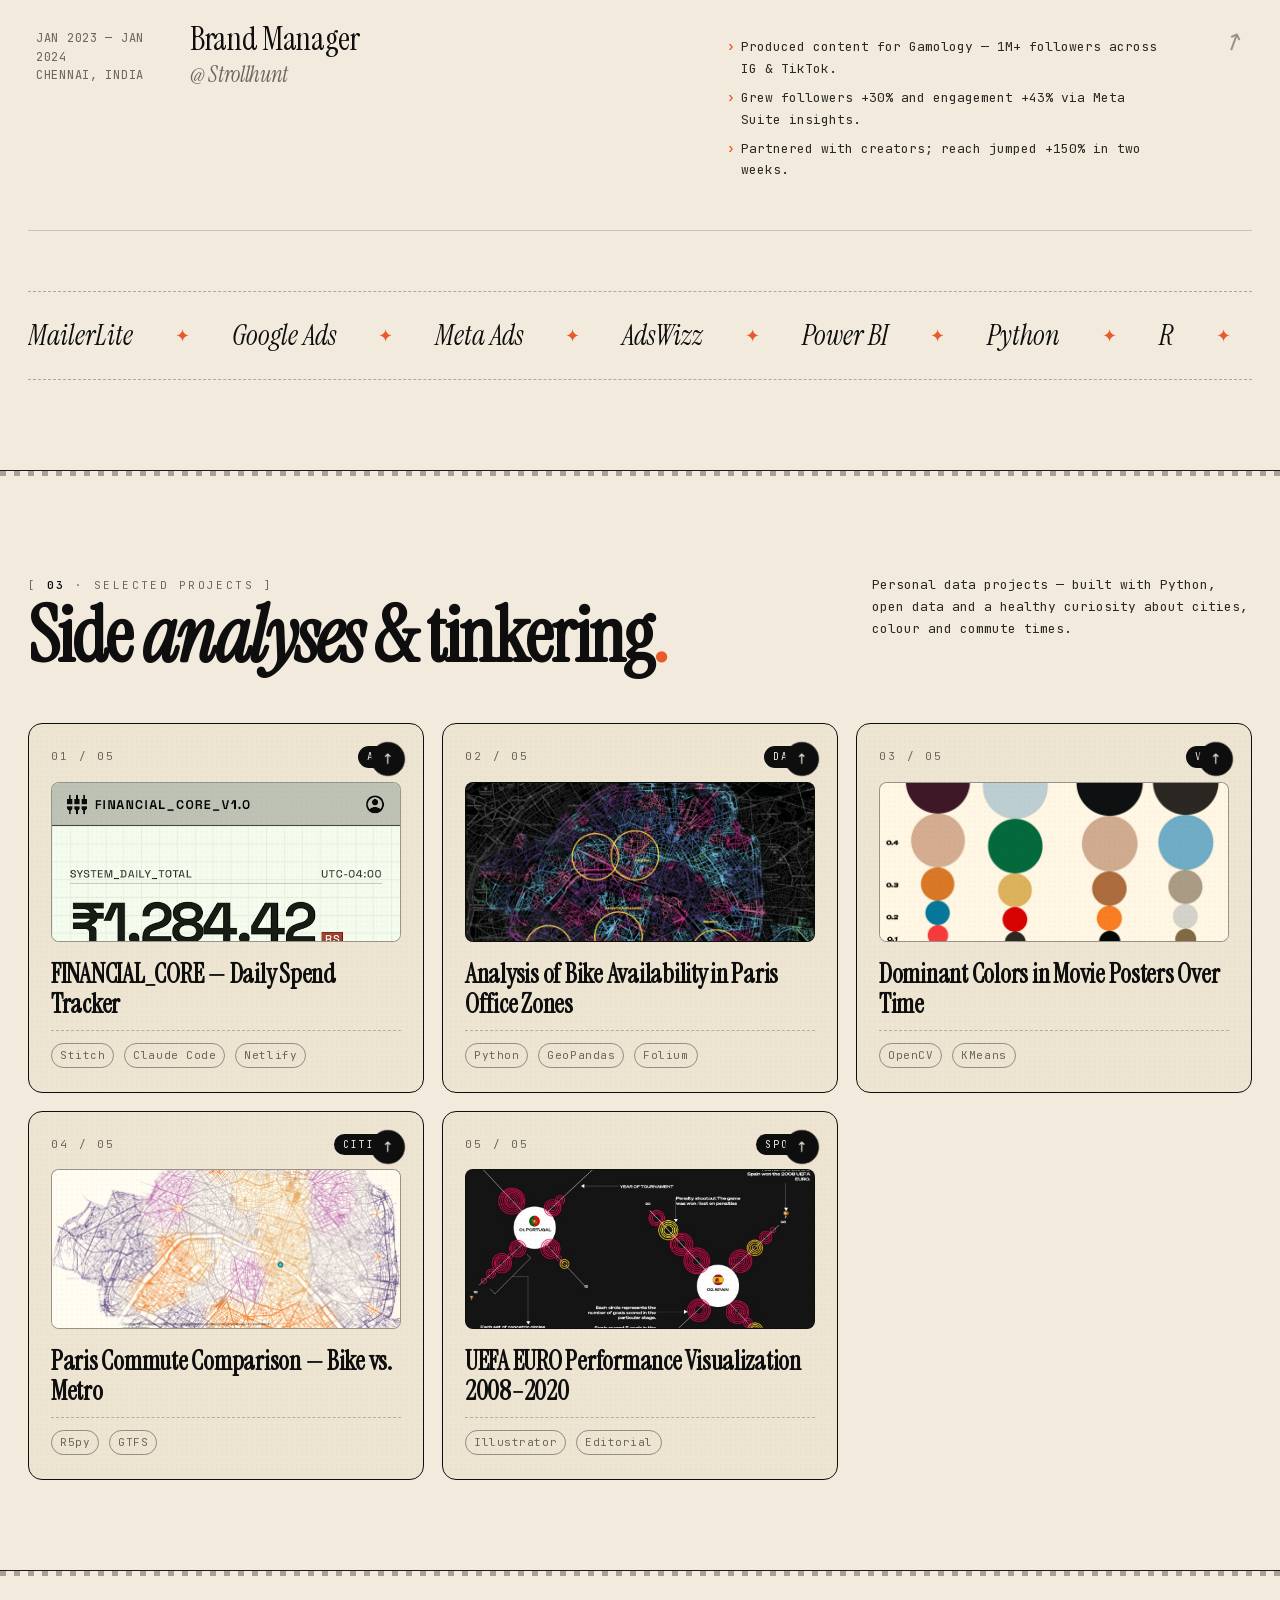
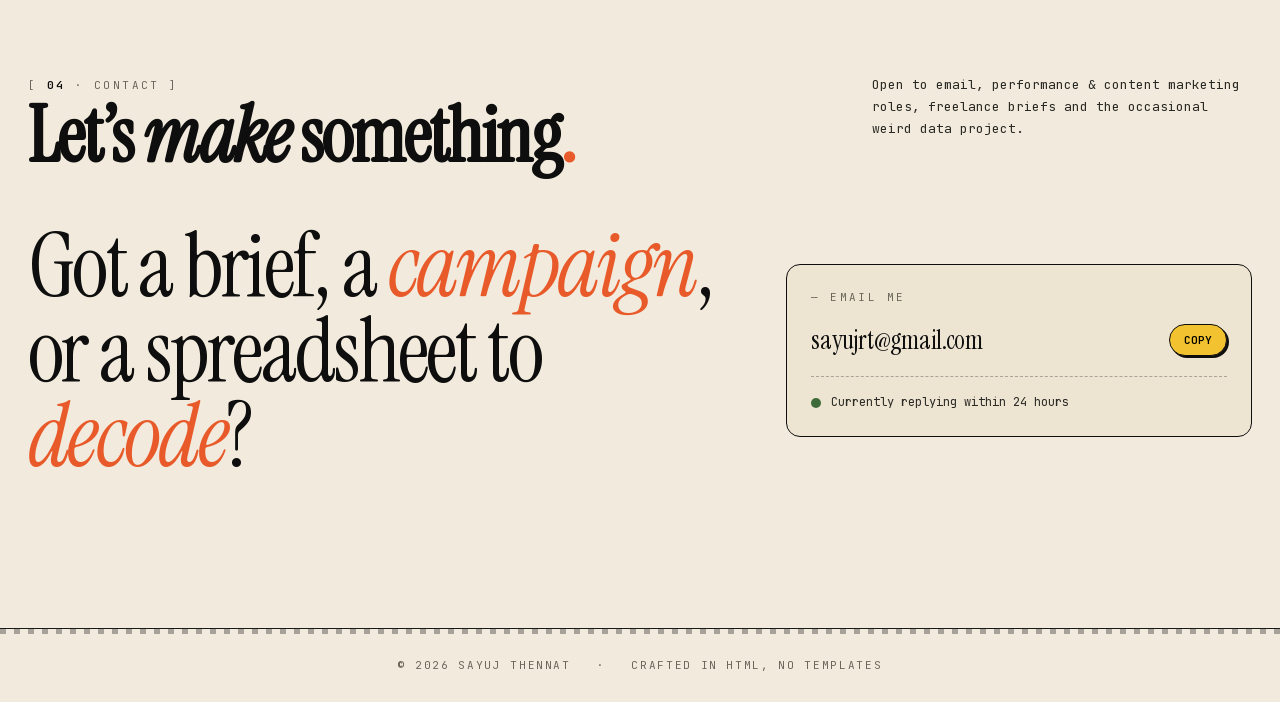
==== commit 3072fe1f: "Add files via upload updated the projects to have the t racker project" ====
--- a/index.html
+++ b/index.html
@@ -1,833 +1,182 @@
-<!doctype html>
-<html lang="en">
+<!DOCTYPE html>
+<html>
 <head>
-<meta charset="utf-8" />
-<meta name="viewport" content="width=device-width, initial-scale=1" />
-<title>Sayuj Thennat — Portfolio</title>
-<link rel="preconnect" href="https://fonts.googleapis.com">
-<link rel="preconnect" href="https://fonts.gstatic.com" crossorigin>
-<link href="https://fonts.googleapis.com/css2?family=JetBrains+Mono:wght@400;500;600;700&family=Instrument+Serif:ital@0;1&family=Inter+Tight:wght@500;700;800;900&display=swap" rel="stylesheet">
-<style>
-  :root{
-    --cream:#F2EBDD;
-    --cream-2:#EDE4D2;
-    --ink:#0E0E0E;
-    --ink-soft:#2A2924;
-    --muted:#6B665A;
-    --rule:#1a1a1a;
-    --accent:#F2C230;     /* yellow */
-    --accent-2:#E85A2A;   /* warm orange for hover pop */
-    --green:#3F6B3A;
-  }
-  *{box-sizing:border-box}
-  html,body{margin:0;padding:0}
-  body{
-    background:var(--cream);
-    color:var(--ink);
-    font-family:'JetBrains Mono', ui-monospace, Menlo, monospace;
-    font-size:14px;
-    line-height:1.55;
-    -webkit-font-smoothing:antialiased;
-    overflow-x:hidden;
-  }
-  .serif{font-family:'Instrument Serif', 'Times New Roman', serif; font-weight:400; letter-spacing:-0.01em;}
-  .italic{font-style:italic}
-
-  /* ASCII / dotted noise overlay */
-  body::before{
-    content:"";
-    position:fixed; inset:0;
-    pointer-events:none;
-    background-image:
-      radial-gradient(rgba(14,14,14,0.10) 1px, transparent 1px),
-      radial-gradient(rgba(14,14,14,0.05) 1px, transparent 1px);
-    background-size: 6px 6px, 11px 11px;
-    background-position: 0 0, 3px 3px;
-    mix-blend-mode:multiply;
-    opacity:.55;
-    z-index:1;
-  }
-  /* Scanline-ish horizontal rule texture in corners */
-  .grain{
-    position:fixed; inset:0; pointer-events:none; z-index:2;
-    background:
-      linear-gradient(180deg, rgba(14,14,14,0.04), transparent 12%, transparent 88%, rgba(14,14,14,0.04));
-  }
-
-  main, header, footer{position:relative; z-index:3}
-
-  /* ---------- Top bar ---------- */
-  header.nav{
-    position:sticky; top:0; z-index:50;
-    background:var(--cream);
-    border-bottom:1px solid var(--rule);
-  }
-  header.nav::after{
-    content:"";
-    position:absolute; left:0; right:0; bottom:-5px; height:4px;
-    background:repeating-linear-gradient(90deg, var(--rule) 0 6px, transparent 6px 12px);
-    opacity:.35;
-  }
-  .nav-inner{
-    max-width:1280px; margin:0 auto;
-    padding:14px 28px;
-    display:flex; align-items:center; justify-content:space-between;
-    gap:20px;
-  }
-  .brand{
-    display:flex; align-items:center; gap:10px;
-    font-weight:600; letter-spacing:0.02em;
-  }
-  .brand .dot{
-    width:10px; height:10px; background:var(--ink); border-radius:50%;
-    box-shadow:0 0 0 3px var(--cream), 0 0 0 4px var(--ink);
-    transition:transform .4s cubic-bezier(.2,.8,.2,1), background .2s;
-  }
-  .brand:hover .dot{ transform:rotate(180deg) scale(1.15); background:var(--accent-2); }
-  .nav-links{display:flex; gap:6px; align-items:center}
-  .nav-link{
-    position:relative;
-    padding:8px 14px;
-    color:var(--ink);
-    text-decoration:none;
-    font-size:13px;
-    border:1px solid transparent;
-    border-radius:999px;
-    transition: all .2s ease;
-  }
-  .nav-link::before{
-    content:"["; opacity:0; margin-right:4px;
-    transition:opacity .2s, margin .2s;
-  }
-  .nav-link::after{
-    content:"]"; opacity:0; margin-left:4px;
-    transition:opacity .2s, margin .2s;
-  }
-  .nav-link:hover{ background:var(--ink); color:var(--cream); }
-  .nav-link:hover::before, .nav-link:hover::after{ opacity:1; }
-  .nav-cta{
-    display:inline-flex; align-items:center; gap:8px;
-    padding:9px 16px;
-    background:var(--accent);
-    color:var(--ink);
-    border:1.5px solid var(--ink);
-    border-radius:999px;
-    text-decoration:none;
-    font-weight:600;
-    font-size:13px;
-    box-shadow:3px 3px 0 var(--ink);
-    transition:transform .15s ease, box-shadow .15s ease, background .2s;
-  }
-  .nav-cta:hover{ transform:translate(-2px,-2px); box-shadow:5px 5px 0 var(--ink); background:#FFD24A; }
-  .nav-cta:active{ transform:translate(1px,1px); box-shadow:1px 1px 0 var(--ink); }
-  .nav-cta svg{ transition: transform .25s ease; }
-  .nav-cta:hover svg{ transform: translate(2px,-2px); }
-
-  /* ---------- Hero ---------- */
-  .hero{
-    max-width:1280px; margin:0 auto;
-    padding: 70px 28px 90px;
-    position:relative;
-  }
-  .meta-row{
-    display:flex; justify-content:space-between; align-items:flex-end;
-    gap:24px; margin-bottom:42px;
-    font-size:12px; color:var(--muted); letter-spacing:0.06em; text-transform:uppercase;
-  }
-  .meta-row .left, .meta-row .right{display:flex; gap:18px; flex-wrap:wrap}
-  .meta-row span b{ color:var(--ink); font-weight:600; }
-  .blink{ display:inline-block; width:7px; height:14px; background:var(--ink); margin-left:4px; vertical-align:-2px; animation:blink 1s steps(2) infinite; }
-  @keyframes blink{ 50%{opacity:0} }
-
-  .hero-name{
-    font-family: 'Inter Tight', 'Helvetica Neue', Arial, sans-serif;
-    font-weight: 800;
-    font-size: clamp(72px, 13vw, 200px);
-    line-height: 0.92;
-    letter-spacing: -0.05em;
-    margin:0;
-  }
-  .hero-name .word{ display:inline-block; }
-  .hero-name .first{ font-style: normal; }
-  .hero-name .stamp{
-    display:inline-block;
-    font-family:'JetBrains Mono', monospace;
-    font-size:0.13em;
-    font-style:normal;
-    letter-spacing:0.1em;
-    background:var(--ink);
-    color:var(--cream);
-    padding:6px 10px 5px;
-    border-radius:4px;
-    vertical-align: 0.5em;
-    margin-left:14px;
-    transform: rotate(-3deg);
-    transition: transform .3s cubic-bezier(.2,.8,.2,1);
-  }
-  .hero-name:hover .stamp{ transform: rotate(2deg) scale(1.06); }
-
-  .hero-row2{
-    display:grid; grid-template-columns: 1.2fr .8fr;
-    gap:60px; margin-top:50px; align-items:end;
-  }
-  @media (max-width: 860px){ .hero-row2{grid-template-columns:1fr} }
-
-  .roles{
-    font-family:'Inter Tight', 'Helvetica Neue', Arial, sans-serif;
-    font-weight:700;
-    font-size: clamp(34px, 5vw, 64px);
-    line-height:1.05;
-    letter-spacing:-0.03em;
-  }
-  .roles .label{
-    display:block;
-    font-family:'JetBrains Mono', monospace;
-    font-size:11px; letter-spacing:0.18em; text-transform:uppercase;
-    color:var(--muted);
-    margin-bottom:14px;
-  }
-  .role-rotator{
-    display:inline-block; position:relative;
-    min-width: 14ch;
-    color:var(--ink);
-  }
-  .role-rotator .role{
-    display:inline-block;
-    background: linear-gradient(transparent 62%, var(--accent) 62%, var(--accent) 92%, transparent 92%);
-    padding: 0 6px;
-    font-style:normal;
-    font-weight:700;
-  }
-  .role-cursor{ color:var(--accent-2); font-family:'JetBrains Mono', monospace; font-style:normal; }
-
-  .hero-blurb{
-    font-size:14px; color:var(--ink-soft);
-    max-width: 360px; line-height:1.7;
-  }
-  .hero-blurb .arr{ color:var(--accent-2); font-weight:700 }
-  .hero-blurb a{ color:var(--ink); text-decoration:underline; text-underline-offset:3px; text-decoration-thickness:1px; }
-  .hero-blurb a:hover{ background:var(--accent); }
-
-  .scroll-hint{
-    margin-top:60px; display:flex; align-items:center; gap:12px;
-    font-size:11px; letter-spacing:0.2em; text-transform:uppercase; color:var(--muted);
-  }
-  .scroll-hint .arrow{
-    display:inline-block; width:30px; height:1px; background:var(--ink);
-    position:relative;
-  }
-  .scroll-hint .arrow::after{
-    content:""; position:absolute; right:0; top:-3px;
-    border-left:6px solid var(--ink); border-top:3px solid transparent; border-bottom:3px solid transparent;
-  }
-  .scroll-hint .bouncer{ animation: bounce 1.6s ease-in-out infinite; }
-  @keyframes bounce{ 0%,100%{transform:translateY(0)} 50%{transform:translateY(4px)} }
-
-  /* ---------- Section frame ---------- */
-  section.block{
-    max-width:1280px; margin: 0 auto;
-    padding: 90px 28px;
-    border-top:1px solid var(--rule);
-    position:relative;
-  }
-  section.block::before{
-    /* corner ascii */
-    content:""; position:absolute; top:-1px; left:0; right:0; height:6px;
-    background: repeating-linear-gradient(90deg, var(--rule) 0 6px, transparent 6px 14px);
-    opacity:.35;
-  }
-  .sec-head{
-    display:flex; justify-content:space-between; align-items:baseline;
-    gap:24px; margin-bottom:50px; flex-wrap:wrap;
-  }
-  .sec-tag{
-    font-size:11px; letter-spacing:0.22em; text-transform:uppercase; color:var(--muted);
-  }
-  .sec-tag b{ color:var(--ink); font-weight:600 }
-  .sec-title{
-    font-family:'Instrument Serif', serif;
-    font-size: clamp(40px, 6vw, 84px);
-    line-height:0.95;
-    letter-spacing:-0.025em;
-    margin:6px 0 0;
-  }
-  .sec-title .em{ font-style:italic; color:var(--ink); }
-  .sec-title .acc{ color:var(--accent-2); }
-  .sec-sub{
-    max-width:380px; font-size:13px; color:var(--ink-soft); line-height:1.7;
-  }
-
-  /* ---------- Experience ---------- */
-  .exp-list{ display:flex; flex-direction:column; }
-  .exp{
-    display:grid; grid-template-columns: 130px 1fr 1fr 60px;
-    gap:24px;
-    padding: 28px 8px;
-    border-top:1px solid rgba(14,14,14,0.18);
-    align-items:start;
-    cursor:pointer;
-    position:relative;
-    color:inherit;
-    text-decoration:none;
-    transition: padding-left .35s cubic-bezier(.2,.8,.2,1), background .35s;
-  }
-  .exp:last-child{ border-bottom:1px solid rgba(14,14,14,0.18); }
-  .exp::before{
-    content:""; position:absolute; left:0; top:0; bottom:0; width:0;
-    background: var(--accent);
-    transition: width .4s cubic-bezier(.2,.8,.2,1);
-    z-index:-1;
-  }
-  .exp:hover{ padding-left: 28px; }
-  .exp:hover::before{ width:100%; }
-  .exp:hover .exp-arrow{ transform: translate(6px,-6px) rotate(0deg); opacity:1; color:var(--ink); }
-  .exp-when{ font-size:12px; color:var(--muted); letter-spacing:0.06em; padding-top:6px; }
-  .exp-role{
-    font-family:'Instrument Serif', serif;
-    font-size: 32px; line-height:1.05; letter-spacing:-0.01em;
-  }
-  .exp-role .at{ color:var(--muted); font-style:italic; font-size:.7em; display:block; margin-top:6px; }
-  .exp-bullets{ font-size:13px; line-height:1.65; color:var(--ink-soft); }
-  .exp-bullets li{ margin-bottom:8px; list-style:none; padding-left:14px; position:relative; }
-  .exp-bullets li::before{
-    content:"›"; position:absolute; left:0; color:var(--accent-2); font-weight:700;
-  }
-  .exp-arrow{
-    align-self:start; justify-self:end;
-    font-family:'JetBrains Mono', monospace;
-    font-size:24px; opacity:.4;
-    transform: translate(0,0) rotate(-25deg);
-    transition: transform .35s cubic-bezier(.2,.8,.2,1), opacity .25s;
-  }
-  @media (max-width:860px){
-    .exp{grid-template-columns: 1fr; gap:10px}
-    .exp-arrow{display:none}
-  }
-
-  .skills-strip{
-    margin-top:60px; padding:22px 0;
-    border-top:1px dashed rgba(14,14,14,.3);
-    border-bottom:1px dashed rgba(14,14,14,.3);
-    overflow:hidden; position:relative;
-  }
-  .skills-track{
-    display:flex; gap:42px;
-    animation: marquee 40s linear infinite;
-    white-space:nowrap;
-    font-family:'Instrument Serif', serif;
-    font-size:28px; font-style:italic;
-    color:var(--ink);
-  }
-  .skills-track span{ display:inline-flex; align-items:center; gap:42px; }
-  .skills-track .sep{ color:var(--accent-2); font-style:normal; font-family:'JetBrains Mono',monospace; font-size:18px; }
-  @keyframes marquee{ 0%{transform:translateX(0)} 100%{transform:translateX(-50%)} }
-  .skills-strip:hover .skills-track{ animation-play-state:paused }
-
-  /* ---------- Projects ---------- */
-  .proj-grid{
-    display:grid; grid-template-columns:repeat(4, 1fr); gap:18px;
-  }
-  @media (max-width:1180px){ .proj-grid{grid-template-columns:repeat(2, 1fr); gap:22px} }
-  @media (max-width:680px){ .proj-grid{grid-template-columns:1fr} }
-  .proj{
-    position:relative;
-    display:block;
-    background:var(--cream-2);
-    border:1.5px solid var(--ink);
-    border-radius:14px;
-    padding:22px 22px 24px;
-    color:inherit; text-decoration:none;
-    overflow:hidden;
-    transition: transform .3s cubic-bezier(.2,.8,.2,1), box-shadow .3s, background .3s;
-    min-height:360px;
-    display:flex; flex-direction:column;
-  }
-  .proj::after{
-    content:""; position:absolute; inset:0; pointer-events:none;
-    background:
-      radial-gradient(rgba(14,14,14,0.08) 1px, transparent 1px) 0 0/5px 5px;
-    opacity:.3; transition:opacity .3s;
-  }
-  .proj:hover{ transform: translate(-3px,-5px); box-shadow: 8px 10px 0 var(--ink); background:var(--cream); }
-  .proj:hover::after{ opacity:.5; }
-  .proj-num{
-    font-size:11px; letter-spacing:0.2em; color:var(--muted);
-    display:flex; justify-content:space-between; align-items:center;
-  }
-  .proj-num .pill{
-    background:var(--ink); color:var(--cream);
-    padding:3px 9px; border-radius:999px; font-size:10px;
-  }
-  .proj-art{
-    flex:0 0 auto;
-    height:160px; margin:14px 0 18px;
-    border-radius:8px;
-    border:1px solid rgba(14,14,14,.4);
-    overflow:hidden; position:relative;
-    background:var(--cream);
-  }
-  .proj-art img{
-    width:100%; height:100%; object-fit:cover;
-    display:block; transition: transform .6s cubic-bezier(.2,.8,.2,1), filter .4s;
-    filter:saturate(.95);
-  }
-  .proj:hover .proj-art img{ transform:scale(1.06); filter:saturate(1.1); }
-  .proj-art.dark{ background:#0E0E0E; }
-  .proj-title{
-    font-family:'Instrument Serif', serif;
-    font-size:26px; line-height:1.15; letter-spacing:-0.01em;
-    margin:0 0 10px;
-  }
-  .proj-meta{
-    font-size:11px; color:var(--muted); letter-spacing:0.05em;
-    display:flex; gap:10px; flex-wrap:wrap;
-    margin-top:auto; padding-top:12px;
-    border-top:1px dashed rgba(14,14,14,.25);
-  }
-  .proj-meta .tag{
-    padding:3px 8px; border:1px solid rgba(14,14,14,.4); border-radius:999px;
-    transition: background .2s, color .2s;
-  }
-  .proj:hover .proj-meta .tag{ background:var(--ink); color:var(--cream); border-color:var(--ink); }
-  .proj-go{
-    position:absolute; top:18px; right:18px;
-    width:34px; height:34px; border-radius:50%;
-    background:var(--ink); color:var(--cream);
-    display:flex; align-items:center; justify-content:center;
-    font-size:14px;
-    transform: rotate(-45deg);
-    transition: transform .35s cubic-bezier(.2,.8,.2,1), background .25s;
-    z-index:3;
-  }
-  .proj:hover .proj-go{ transform: rotate(0deg); background:var(--accent-2); }
-
-  /* Project art per index */
-  .art-bike{
-    background:
-      radial-gradient(circle at 25% 60%, var(--accent) 0 18%, transparent 19%),
-      radial-gradient(circle at 75% 60%, var(--accent) 0 18%, transparent 19%),
-      linear-gradient(180deg, #F2EBDD, #EDE4D2);
-  }
-  .art-bike::before{
-    content:""; position:absolute; inset:0;
-    background:
-      linear-gradient(45deg, transparent 48%, var(--ink) 49% 51%, transparent 52%) 25% 50% / 60% 4px no-repeat,
-      linear-gradient(135deg, transparent 48%, var(--ink) 49% 51%, transparent 52%) 50% 30% / 22% 4px no-repeat;
-    opacity:.7;
-  }
-  .art-color{
-    background:
-      linear-gradient(90deg,
-        #2a2a4a 0 20%,
-        #b85c3c 20% 38%,
-        #d4a443 38% 56%,
-        #3a6b4a 56% 74%,
-        #6a4a8a 74% 90%,
-        #1a1a1a 90% 100%);
-    position:relative;
-  }
-  .art-color::before{
-    content:""; position:absolute; inset:0;
-    background: repeating-linear-gradient(0deg, rgba(255,255,255,.06) 0 2px, transparent 2px 5px);
-  }
-  .art-color::after{
-    content:"1980 → 2024"; position:absolute; bottom:6px; left:8px;
-    font-family:'JetBrains Mono',monospace; font-size:10px;
-    color:rgba(255,255,255,.85); letter-spacing:0.15em;
-  }
-  .art-commute{
-    background:
-      linear-gradient(180deg, #F2EBDD 0%, #EDE4D2 100%);
-    position:relative; overflow:hidden;
-  }
-  .art-commute::before{
-    /* metro line + bike line */
-    content:"";
-    position:absolute; inset:0;
-    background:
-      linear-gradient(180deg, transparent 38%, var(--accent-2) 38% 40%, transparent 40%) 0 0/100% 100% no-repeat,
-      linear-gradient(180deg, transparent 62%, var(--ink) 62% 63%, transparent 63%) 0 0/100% 100% no-repeat;
-  }
-  .art-commute::after{
-    content:"🚲  vs  Ⓜ"; position:absolute; inset:0;
-    display:flex; align-items:center; justify-content:center;
-    font-size:34px; letter-spacing:0.4em;
-    filter: grayscale(1);
-    opacity:.55;
-  }
-
-  /* ---------- Contact ---------- */
-  .contact-wrap{
-    display:grid; grid-template-columns:1.2fr .8fr; gap:60px; align-items:center;
-  }
-  @media (max-width:860px){ .contact-wrap{grid-template-columns:1fr} }
-  .contact-big{
-    font-family:'Instrument Serif', serif;
-    font-size: clamp(48px, 7vw, 110px);
-    line-height:0.95; letter-spacing:-0.03em;
-  }
-  .contact-big .em{ font-style:italic; color:var(--accent-2); }
-  .email-card{
-    border:1.5px solid var(--ink);
-    border-radius:14px;
-    padding:24px;
-    background:var(--cream-2);
-    position:relative;
-    transition: transform .25s, box-shadow .25s, background .25s;
-  }
-  .email-card:hover{ transform:translate(-2px,-3px); box-shadow:6px 8px 0 var(--ink); background:var(--cream); }
-  .email-row{
-    display:flex; align-items:center; justify-content:space-between;
-    gap:16px; flex-wrap:wrap;
-  }
-  .email-link{
-    font-family:'Instrument Serif', serif;
-    font-size:26px; color:var(--ink); text-decoration:none; letter-spacing:-0.01em;
-    white-space:nowrap;
-  }
-  @media (max-width:520px){ .email-link{ font-size:22px; white-space:normal; word-break:break-word; } }
-  .email-link:hover{ background:var(--accent); }
-  .copy-btn{
-    border:1.5px solid var(--ink);
-    background:var(--accent);
-    border-radius:999px;
-    padding:8px 14px;
-    font-family:'JetBrains Mono', monospace;
-    font-size:11px; font-weight:600;
-    cursor:pointer;
-    box-shadow:2px 2px 0 var(--ink);
-    transition:all .15s ease;
-    flex-shrink:0;
-  }
-  .copy-btn:hover{ transform:translate(-1px,-1px); box-shadow:3px 3px 0 var(--ink); background:#FFD24A; }
-  .copy-btn:active{ transform:translate(1px,1px); box-shadow:0 0 0 var(--ink); }
-  .copy-btn.copied{ background:var(--green); color:var(--cream); }
-  .availability{
-    margin-top:16px; padding-top:16px;
-    border-top:1px dashed rgba(14,14,14,.3);
-    font-size:12px; color:var(--ink-soft);
-    display:flex; align-items:center; gap:10px;
-  }
-  .availability .pulse{
-    width:10px; height:10px; border-radius:50%; background:var(--green);
-    box-shadow:0 0 0 0 rgba(63,107,58,.5);
-    animation: pulse 1.8s ease-out infinite;
-  }
-  @keyframes pulse{
-    0%{box-shadow:0 0 0 0 rgba(63,107,58,.55)}
-    100%{box-shadow:0 0 0 12px rgba(63,107,58,0)}
-  }
-
-  /* ---------- Footer ---------- */
-  footer{
-    border-top:1px solid var(--rule);
-    padding:28px;
-    margin-top:60px;
-    text-align:center;
-    font-size:11px; color:var(--muted); letter-spacing:0.15em; text-transform:uppercase;
-    position:relative;
-  }
-  footer::before{
-    content:""; position:absolute; left:0; right:0; top:-1px; height:6px;
-    background: repeating-linear-gradient(90deg, var(--rule) 0 6px, transparent 6px 14px);
-    opacity:.35;
-  }
-
-  /* Reveal on view */
-  .reveal{ opacity:0; transform: translateY(18px); transition: opacity .8s ease, transform .8s cubic-bezier(.2,.8,.2,1); }
-  .reveal.in{ opacity:1; transform:none; }
-
-  /* Selection */
-  ::selection{ background:var(--accent); color:var(--ink); }
-
-  /* Cursor follower (subtle) */
-  .cursor-dot{
-    position:fixed; pointer-events:none; z-index:60;
-    width:12px; height:12px; border-radius:50%;
-    background: var(--accent-2);
-    mix-blend-mode: multiply;
-    transform: translate(-50%,-50%) scale(.8);
-    transition: transform .15s ease, opacity .25s;
-    opacity:0;
-  }
-</style>
+  <meta charset="utf-8">
+  <title>Sayuj Thennat — Portfolio</title>
+  <style>
+    * { margin: 0; padding: 0; box-sizing: border-box; }
+    body { background: #F2EBDD; display: flex; align-items: center; justify-content: center; min-height: 100vh; font-family: -apple-system, BlinkMacSystemFont, sans-serif; }
+    #__bundler_loading { position: fixed; bottom: 20px; right: 20px; font: 13px/1.4 -apple-system, BlinkMacSystemFont, sans-serif; color: #666; background: #fff; padding: 8px 14px; border-radius: 8px; box-shadow: 0 1px 4px rgba(0,0,0,0.12); z-index: 10000; }
+    #__bundler_thumbnail { position: fixed; inset: 0; width: 100%; height: 100%; display: flex; align-items: center; justify-content: center; background: #F2EBDD; z-index: 9999; }
+    #__bundler_thumbnail svg { width: 100%; height: 100%; object-fit: contain; }
+    #__bundler_placeholder { color: #999; font-size: 14px; }
+  </style>
+  <noscript>
+    <style>#__bundler_loading { display: none; }</style>
+    <div style="position:fixed;bottom:12px;left:12px;font:13px/1.4 -apple-system,BlinkMacSystemFont,sans-serif;color:#999;background:rgba(255,255,255,0.9);padding:6px 12px;border-radius:6px;box-shadow:0 1px 4px rgba(0,0,0,0.08);z-index:10000;">
+      This page requires JavaScript to display.
+    </div>
+  </noscript>
 </head>
 <body>
-<div class="grain"></div>
-<div class="cursor-dot" id="cursorDot"></div>
+  <div id="__bundler_thumbnail">
+  <svg viewBox="0 0 1200 800" xmlns="http://www.w3.org/2000/svg">
+    <rect width="1200" height="800" fill="#F2EBDD"></rect>
+    <text x="600" y="430" text-anchor="middle" font-family="Helvetica, Arial, sans-serif" font-weight="900" font-size="280" fill="#0E0E0E" letter-spacing="-12">ST</text>
+    <rect x="430" y="500" width="340" height="14" fill="#F2C230"></rect>
+    <text x="600" y="610" text-anchor="middle" font-family="ui-monospace, Menlo, monospace" font-size="34" letter-spacing="8" fill="#0E0E0E">SAYUJ THENNAT</text>
+    <text x="600" y="660" text-anchor="middle" font-family="ui-monospace, Menlo, monospace" font-size="20" letter-spacing="6" fill="#6B665A">PORTFOLIO · 2026</text>
+  </svg>
+</div>
+  <div id="__bundler_loading">Unpacking...</div>
 
-<header class="nav">
-  <div class="nav-inner">
-    <a class="brand" href="#top"><span class="dot"></span> SAYUJ.T</a>
-    <nav class="nav-links">
-      <a class="nav-link" href="#work">Experience</a>
-      <a class="nav-link" href="#projects">Projects</a>
-      <a class="nav-link" href="#contact">Contact</a>
-      <a class="nav-cta" href="mailto:sayujrt@gmail.com">
-        Say hello
-        <svg width="12" height="12" viewBox="0 0 12 12" fill="none"><path d="M2 10L10 2M10 2H4M10 2V8" stroke="currentColor" stroke-width="1.6" stroke-linecap="round" stroke-linejoin="round"/></svg>
-      </a>
-    </nav>
-  </div>
-</header>
+  <script>
+    
+document.addEventListener('DOMContentLoaded', async function() {
+  const loading = document.getElementById('__bundler_loading');
+  function setStatus(msg) { if (loading) loading.textContent = msg; }
 
-<main id="top">
-  <!-- HERO -->
-  <section class="hero">
-    <div class="meta-row">
-      <div class="left">
-        <span><b>◆</b> PORTFOLIO / 2026</span>
-        <span>BASED IN PARIS · LONDON · BANGALORE</span>
-      </div>
-      <div class="right">
-        <span>AVAILABLE FOR WORK<span class="blink"></span></span>
-      </div>
-    </div>
+  // Error sink persists across replaceWith since it's on window, not the DOM.
+  window.addEventListener('error', function(e) {
+    var p = document.body || document.documentElement;
+    var d = document.getElementById('__bundler_err') || p.appendChild(document.createElement('div'));
+    d.id = '__bundler_err';
+    d.style.cssText = 'position:fixed;bottom:12px;left:12px;right:12px;font:12px/1.4 ui-monospace,monospace;background:#2a1215;color:#ff8a80;padding:10px 14px;border-radius:8px;border:1px solid #5c2b2e;z-index:99999;white-space:pre-wrap;max-height:40vh;overflow:auto';
+    d.textContent = (d.textContent ? d.textContent + String.fromCharCode(10) : '') +
+      '[bundle] ' + (e.message || e.type) +
+      (e.filename ? ' (' + e.filename.slice(0, 60) + ':' + e.lineno + ')' : '');
+  }, true);
 
-    <h1 class="hero-name">
-      <span class="word first">Sayuj</span><br/>
-      <span class="word">Thennat</span>
-    </h1>
+  try {
+    const manifestEl = document.querySelector('script[type="__bundler/manifest"]');
+    const templateEl = document.querySelector('script[type="__bundler/template"]');
+    if (!manifestEl || !templateEl) {
+      setStatus('Error: missing bundle data');
+      console.error('[bundler] Missing script tags — manifestEl:', !!manifestEl, 'templateEl:', !!templateEl);
+      return;
+    }
 
-    <div class="hero-row2">
-      <div class="roles">
-        <span class="label">— I work as a</span>
-        <span class="role-rotator">
-          <span id="role" class="role">digital marketer</span><span class="role-cursor">|</span>
-        </span>
-      </div>
-      <p class="hero-blurb">
-        <span class="arr">→</span> Email, performance &amp; content marketer with a soft spot for data.
-        Built campaigns at <a href="#work">GoodLife, Big Pond Podcasts</a> &amp; Strollhunt — chasing
-        higher CTRs and prettier dashboards in roughly equal measure.
-      </p>
-    </div>
+    const manifest = JSON.parse(manifestEl.textContent);
+    let template = JSON.parse(templateEl.textContent);
 
-    <div class="scroll-hint">
-      <span>SCROLL</span>
-      <span class="arrow"></span>
-      <span class="bouncer">↓</span>
-    </div>
-  </section>
+    const uuids = Object.keys(manifest);
+    setStatus('Unpacking ' + uuids.length + ' assets...');
 
-  <!-- EXPERIENCE -->
-  <section class="block" id="work">
-    <div class="sec-head">
-      <div>
-        <div class="sec-tag">[ <b>02</b> · EXPERIENCE ]</div>
-        <h2 class="sec-title">Where I’ve <span class="em">shipped</span> things<span class="acc">.</span></h2>
-      </div>
-      <p class="sec-sub">Three years across podcasts, social brands and email — running the loop from idea to send button to spreadsheet post-mortem.</p>
-    </div>
+    const blobUrls = {};
+    await Promise.all(uuids.map(async (uuid) => {
+      const entry = manifest[uuid];
+      try {
+        const binaryStr = atob(entry.data);
+        const bytes = new Uint8Array(binaryStr.length);
+        for (let i = 0; i < binaryStr.length; i++) bytes[i] = binaryStr.charCodeAt(i);
 
-    <div class="exp-list">
+        let finalBytes = bytes;
+        if (entry.compressed) {
+          if (typeof DecompressionStream !== 'undefined') {
+            const ds = new DecompressionStream('gzip');
+            const writer = ds.writable.getWriter();
+            const reader = ds.readable.getReader();
+            writer.write(bytes);
+            writer.close();
+            const chunks = [];
+            let totalLen = 0;
+            while (true) {
+              const { done, value } = await reader.read();
+              if (done) break;
+              chunks.push(value);
+              totalLen += value.length;
+            }
+            finalBytes = new Uint8Array(totalLen);
+            let offset = 0;
+            for (const chunk of chunks) { finalBytes.set(chunk, offset); offset += chunk.length; }
+          } else {
+            console.warn('DecompressionStream not available, asset ' + uuid + ' may not render');
+          }
+        }
 
-      <a class="exp" href="#" onclick="return false">
-        <div class="exp-when">SEP 2025 —<br/>APR 2026<br/>LONDON, UK</div>
-        <div class="exp-role">Email Marketer<span class="at">@ GoodLife</span></div>
-        <ul class="exp-bullets">
-          <li>Craft high-converting newsletters in MailerLite + Figma, aligned to brand voice.</li>
-          <li>Build automated welcome, lead-magnet &amp; re-engagement flows.</li>
-          <li>A/B test subject lines, blocks &amp; CTAs; segment by intent &amp; recency.</li>
-        </ul>
-        <div class="exp-arrow">↗</div>
-      </a>
+        blobUrls[uuid] = URL.createObjectURL(new Blob([finalBytes], { type: entry.mime }));
+      } catch (err) {
+        console.error('Failed to decode asset ' + uuid + ':', err);
+        blobUrls[uuid] = URL.createObjectURL(new Blob([], { type: entry.mime }));
+      }
+    }));
 
-      <a class="exp" href="#" onclick="return false">
-        <div class="exp-when">FEB 2024 — FEB 2025<br/>PARIS, FRANCE</div>
-        <div class="exp-role">Marketing Assistant<span class="at">@ Big Pond Podcasts</span></div>
-        <ul class="exp-bullets">
-          <li>Led podcast marketing campaigns; tuned for engagement &amp; performance.</li>
-          <li>Optimised spend with Google Ads, Spotify analytics &amp; AdsWizz.</li>
-          <li>Researched, edited &amp; published newsletters and blog posts.</li>
-        </ul>
-        <div class="exp-arrow">↗</div>
-      </a>
+    const extResEl = document.querySelector('script[type="__bundler/ext_resources"]');
+    const extResources = extResEl ? JSON.parse(extResEl.textContent) : [];
+    const resourceMap = {};
+    for (const entry of extResources) {
+      if (blobUrls[entry.uuid]) resourceMap[entry.id] = blobUrls[entry.uuid];
+    }
 
-      <a class="exp" href="#" onclick="return false">
-        <div class="exp-when">JAN 2023 — JAN 2024<br/>CHENNAI, INDIA</div>
-        <div class="exp-role">Brand Manager<span class="at">@ Strollhunt</span></div>
-        <ul class="exp-bullets">
-          <li>Produced content for Gamology — 1M+ followers across IG &amp; TikTok.</li>
-          <li>Grew followers +30% and engagement +43% via Meta Suite insights.</li>
-          <li>Partnered with creators; reach jumped +150% in two weeks.</li>
-        </ul>
-        <div class="exp-arrow">↗</div>
-      </a>
+    setStatus('Rendering...');
+    for (const uuid of uuids) template = template.split(uuid).join(blobUrls[uuid]);
 
-    </div>
+    // Strip integrity + crossorigin — blob URLs from a file:// document inherit
+    // a null origin, so crossorigin forces a CORS fetch that SRI then rejects.
+    // The manifest bytes are ours; SRI protects against CDN compromise, not this.
+    template = template.replace(/\s+integrity="[^"]*"/gi, '').replace(/\s+crossorigin="[^"]*"/gi, '');
 
-    <div class="skills-strip" aria-hidden="true">
-      <div class="skills-track">
-        <span>
-          MailerLite <span class="sep">✦</span> Google Ads <span class="sep">✦</span> Meta Ads <span class="sep">✦</span> AdsWizz <span class="sep">✦</span> Power BI <span class="sep">✦</span> Python <span class="sep">✦</span> R <span class="sep">✦</span> SPSS <span class="sep">✦</span> Qualtrics <span class="sep">✦</span> Atlas TI <span class="sep">✦</span> Figma <span class="sep">✦</span> Photoshop <span class="sep">✦</span> Illustrator <span class="sep">✦</span> InDesign <span class="sep">✦</span> DaVinci Resolve <span class="sep">✦</span>
-        </span>
-        <span>
-          MailerLite <span class="sep">✦</span> Google Ads <span class="sep">✦</span> Meta Ads <span class="sep">✦</span> AdsWizz <span class="sep">✦</span> Power BI <span class="sep">✦</span> Python <span class="sep">✦</span> R <span class="sep">✦</span> SPSS <span class="sep">✦</span> Qualtrics <span class="sep">✦</span> Atlas TI <span class="sep">✦</span> Figma <span class="sep">✦</span> Photoshop <span class="sep">✦</span> Illustrator <span class="sep">✦</span> InDesign <span class="sep">✦</span> DaVinci Resolve <span class="sep">✦</span>
-        </span>
-      </div>
-    </div>
-  </section>
+    const resourceScript = '<script>window.__resources = ' +
+      JSON.stringify(resourceMap).split('</' + 'script>').join('<\\/' + 'script>') +
+      ';</' + 'script>';
+    // Inject after <head> so the DOCTYPE stays first; prepending the script
+    // would push the parser into quirks mode. DOMParser always emits a <head>
+    // (synthesizing one if the source HTML omitted it) but may carry
+    // attributes through, so match the full opening tag. slice() rather than
+    // replace() keeps us clear of $-pattern substitution in resourceScript.
+    const headOpen = template.match(/<head[^>]*>/i);
+    if (headOpen) {
+      const i = headOpen.index + headOpen[0].length;
+      template = template.slice(0, i) + resourceScript + template.slice(i);
+    }
 
-  <!-- PROJECTS -->
-  <section class="block" id="projects">
-    <div class="sec-head">
-      <div>
-        <div class="sec-tag">[ <b>03</b> · SELECTED PROJECTS ]</div>
-        <h2 class="sec-title">Side <span class="em">analyses</span> &amp; tinkering<span class="acc">.</span></h2>
-      </div>
-      <p class="sec-sub">Personal data projects — built with Python, open data and a healthy curiosity about cities, colour and commute times.</p>
-    </div>
+    // Parse the template and swap the root element. Scripts inserted via
+    // DOMParser/replaceWith are inert per spec — re-create each with
+    // createElement so they execute, awaiting onload for src scripts to
+    // preserve ordering (React before ReactDOM before Babel before text/babel).
+    const doc = new DOMParser().parseFromString(template, 'text/html');
+    document.documentElement.replaceWith(doc.documentElement);
+    const dead = Array.from(document.scripts);
+    for (const old of dead) {
+      const s = document.createElement('script');
+      for (const a of old.attributes) s.setAttribute(a.name, a.value);
+      s.textContent = old.textContent;
+      // text/babel scripts with a src: fetch and inline. transformScriptTags
+      // does XHR against the src, but blob:null/ from a file:// origin is
+      // silently dropped. Inlining makes it a plain inline babel script,
+      // which transformScriptTags handles unconditionally.
+      if ((s.type === 'text/babel' || s.type === 'text/jsx') && s.src) {
+        const r = await fetch(s.src);
+        s.textContent = await r.text();
+        s.removeAttribute('src');
+      }
+      const p = s.src ? new Promise(function(r) { s.onload = s.onerror = r; }) : null;
+      old.replaceWith(s);
+      if (p) await p;
+    }
+    // Babel standalone auto-transforms type=text/babel on DOMContentLoaded,
+    // which fired before we swapped the document. Trigger manually if present.
+    if (window.Babel && typeof window.Babel.transformScriptTags === 'function') {
+      window.Babel.transformScriptTags();
+    }
+  } catch (err) {
+    setStatus('Error unpacking: ' + err.message);
+    console.error('Bundle unpack error:', err);
+  }
+});
 
-    <div class="proj-grid">
+  </script>
 
-      <a class="proj" href="projects/bike-availability.html">
-        <div class="proj-num"><span>01 / 04</span><span class="pill">DATA</span></div>
-        <div class="proj-art dark"><img src="assets/image8.png" alt="Vélib bike availability map of Paris" loading="lazy"></div>
-        <h3 class="proj-title">Analysis of Bike Availability in Paris Office Zones</h3>
-        <div class="proj-meta">
-          <span class="tag">Python</span><span class="tag">GeoPandas</span><span class="tag">Folium</span>
-        </div>
-        <div class="proj-go" aria-hidden="true">↗</div>
-      </a>
+  <script type="__bundler/manifest">
+{"f6695d09-44e0-4b6f-ae89-30dcaf8126c7":{"mime":"image/png","compressed":false,"data":"iVBORw0KGgoAAAANSUhEUgAAAm0AAAZACAIAAACkFOISAAAAA3NCSVQICAjb4U/gAAAgAElEQVR4nOzdd3gcxdkA8Hdm97pOvVerS5YsS+42rhg3XLDpxfROgFACgeQLLYRQEyBAQu8tdIOxDbj3hrtkybJc1Hu5frc78/[base64]/hYpxzzgdgMYQQQuh0UiuOEkIcDkdra5tG1ISGhYhizysihLS1tdttdr1BHxoaQgjpcTHGWFtbu8vpMgebzeYgDKUIIYR+JdRq1xUEumnD1oWX3PjAvX+pqa6ltOcVCaLwn3+9sfDSG59/9iWXy9VjHCWEdHRY/v7YswsvvfGrz78RREGlPCOEEPqVo5QKoiAeTxCE3qLMaaDi9ejhQ0cB4NDhSqvF1tuFJiHkhx9W6rXadWs3y5Lc2zJut/vnn3cDwE8/rLr+pqtVyjNCCKFfJ0qpIAiyLB09Wnn0UGV7e4fD4ZRkSSNqTCZjcEhwesaguPg4AGBM7vtm4oBT8/4o7YqdPcdQn0yIArj7TAoIAFCA3tqHEUII/U8ihDDGamvrvvrs2z2791ZX1lhs9u6LhYUGx8XHnX3OxMlTJ4aGhgoCOW3RVM04qkaavVzXIoQQ+t9DCKk8WrV29fo3Xntfeae31tv2NktrW0dxcelLL77+hz/eOXxEYXxCnCRJpyGTeHmHEELo10ir1W7euPXpvz3b0NRm0GllmbkliQGcd96sjKz04NAQo15vtdtbmppLSw788MNKADAZ9B6P9OxTLxYUDL77vtvTM9I8Ho/a+cQ4ihBC6NeFEMIB1q5e/6c/PgYAOo3ocLkB4E9/uWdIQb7RaNDpdUr3IkmSJY/n7GmTr7lh4brVG155+U0A0Gu1u3cXP/fUi7fefkNuXo7aQzwGvoMT7eJtg+3+jvdNwaeHVffFCCHeN3t7ByGE0P8YQsiWjdv+9MfHlIpeIPTiS+Z/t+y/02ZMjY2LMQebdTqdIAgAIIqC3qAPCQmOi4+96LLzP/7srXnnzXS63RRg7979v7vlDwfLK6igbrwY4OtRSunhQ0cBuCiKra1typs1NXVB5iBZks1mU0RkBOdckqSqympKBY3mWAaOHKk0mYwyYzHRUUaTEQA6OiwtzS2CIDQ1NQOAIAgej+dQxRGPR2JMThmUjLdLEULofwwhZM+uvQ/e/wgFYABDh+YtvOrSYSOGUkFgjCkT8tTV1ns8Hs45IdRoMkREhCuz9MTFx952x02Fw4a+8OwrNptNYuzWa+98++PXEpMTmMzUyvDyNd8OYHJarWbCmJneP4OMBgCw2h3Kn/fcd/t5C2bLstze3rFgzuW+y/gu9vrb/8rITCOE/Lx91z13Pui7mMvl9sidw2OWrfhKo9H084KdEEIF2lvUZYwz1rmLvRe7jDHvmwpBEHwDN+cgd2VG+YhzYIz5ZUm5hvb9oiz7L+NdUvA5b+IAvCtj3kR8V+qrM9sECAAHAN5r529BELrmmWI9LtDPDPtmqftWD6Cu3UII8W6a/0/jp6e90fNXBIH6nY0py3POe1le6O3k7RT3Q9/701s2eiwASiuON2O9FZLeHLe7OADw3oooQmojhFit1nvv+OOB8iMiIaHhoX976uGMrHQlfFJKLRbrnl17P37/s7379itfmT5jyszZ0wcPztbqtJxzQogsyzt37Lnv7v8zGfQ2h3PK2eP//Mj9lFCVSvXA3x8NDwvpaOvQG/Ted7zR1Hv1qRzx3gjqtxjtindKxeG7mE6n1QEoi/X/YpQQ4nK5N67frLQD+GGMxcZGZ2SmC6LAGCsvKy8rPUgoHZyXnTIo2VuZyrK8d3dxS0urEmU55waDfsy4UZIkCYKwY/uutrZ2AmT4yEJTkMn7axFCnE5n6f4D7W0dSoYlSSosKggLD+1eUdrtjk0btmg0Gm/GMjLTEpMSOOc2m33Pzr0ut9tgNIwZO9K3liSEaDSayiOV27fttFisLpdLr9eHhYUOH1kUHRPl111NluW9u/ZVVdfqtNr8gtyY2Gi/UEoIsdvs+0vKrFabN8MjRw0PMpt8M0wIcbvcmzdtY4wFB5sH5+Xo9Do1yqgoih3t7Vs2bW9sbHY6nYIgBIcE5+XnZGVnSJLcY3TXaMSamrptm7Z3WKxOp1Or0wabzQVD81NSk/3ikyyzkn2ljY1NfrcJjEZDdHRUUkqCcvfl2PKSvHvn3vb2dkL8m4k456Io5AzODg8PC2A/EEIsFmtpSZnNZjeZTLl52SaT0bcUuVyu9Ws3iaKo1+lGjhnu+11KaW1NXfmBg5xzAMI512jEcRPG9OfsW9ldR45Ubd+6w2qxut1uvV4fExNVNHxoeGS45DkdfR0R8iWK4sqf1hwoPxJk1FvtznsfuCsrJ1O51iSE2Gy2H5cu/9cLrwGAXqsVBCrL8g/LVq76cc2DD/9h/KRxlFLOuSAIw0YMvf33N7/0wqtGnW7linXnzp0xavQIlbrv/jb6GRGwWKyPPfxUb5/fcONVySlJBtHAGDt48PAzT70IAP/30B9S01KUMEoIcTnd69Zs/Oy/X3u/lTIoKW/IYKPRQCn99OMvNm3cBgCffvFOkNnkrUgJIU2NzY//6e/Nlg7vF2+59brLrrzI7xclhLS3tT/+6DO+b973wO9jYqM1Go3NavvTA48BQF5ezrjxo71xlBDicrq+/uK7F5//T/ft+vPD9509daLvKjweaffufW++/j4FeO7Fv8fGxQIcd+FCKamuqnng7v/zzdwDf7p71pzpfhm2Wm0P/98TAFBYlP+XRx/Q6XW97d7AEEJkmW1Yt/nZvz/f3HWPwOumW6+dM29mUJB/dHe53N98+d0L/+xhb8ybO+OWO28yGPTeS3y3271p07YP3v2ktzw89eyjI0cPV1ZBCHG6XKtWrv3mq+97W/75l56MjIw4qWtBL8bYhvWbv/5ycZBW++SLT+QPGexNh1K6Z+depWxMnz7ZN44qIXbDuk0vvfi6b2qrNy45YRxVdtf33y599umXun/[base64]/weyzxo9W/lz07bI3Xn3H6Txu+kmlzcOo0/Z4JPzn5TcPllf4brsgiMry3Tc5IjREEASlYfhkcc7Dw8PS01MBwOp2248fZk4p3bVrr/J68tSJvvknhNTW1r/9n/cAYMTIwpioSJFS6N/obUmS16/d6A2ikyaNmzd/1shRw5Q//3jvQ2Wl5T024SCkEkEQtmzc2tzaLgNPToyfN38OAHhPZF0u9/eLlgKAN4h6GYx6APjumyXeEss5DwoyzZ47K9RsBoDVK9Ye6KquB9xv43q0i9PtKSzKv/q6K4xGg/ekhHMeZA7SdPth/JDOGAlx8bFJyYm1NbX1Dc0N9Y1KpdbLzMDg8Xj2l5Qpf06bfrYgiEerao5W11otNp1O2+OZkQw8IyvdaNTX1Tfu2Lzddc1lSqXYebOP+KZPm5obPnjrIwAICQ66/a6bcwfn6A16p9151sRxzz71IgAs+vr77NzMoKBuk/sT0r2uJYQ4HM4DpeUAYDAaz5k+hXNeXVNXtr/cZrNrtf53o1Xt58U5f/mfryqvr79x4aQpEw0GHZPZ9Fnn3Hf3/+k04qv/[base64]/79xf6vnPsRQixWiwv/aNzD//r389ERIRrtRqHw7m/5MDfHnsGAN5768Mnnnk0sM1BKAAej6empl55fcU1l4aFh3J+rDwzxlauXKftZVY7gZCfvl12z/13eN/[base64]/Ejl1Si1fVl4hAAkODjrv/DnBwcGMMwIkIiri3vtuf+6ZlwCgeN/++IQ4JXBwzts7LDW1DQBw9rRJU6dPpgLljBNC4uJjLR3Wp/7+fJvV1tTc0v2H1mg1yYOScnKzZCYTIJxzSujuHXvbOiwHSssnTDrLG0cVOp1uUGpKZlb6cYclh1N5rh9nPDE5MS0tpaLiyJ7de86aMCY8QqvsisaGxprqGgAoKsrT6o7dhyaEeNzu5597BQCCjdqsnMzquvp+nm8TQppbWtssHQBwz32/KxiazxjjwCmhYeFh192w8K03Pjh86Gh9bX1MXEw/YzNCp4JSWlVZXbq/VPkzITFeq9UeX0ly6H12WI1GY3G7/ZoDTSZTYkK88uee3fuGFhWEhoYMeNPub6Jd1w9X2gl8/jup3ep2eVLTUtIy0gDgYPmhhvoG2vtlmcvl3r5jNwAMLcgzmU05g7OV9/ftLu6jhcHj9gzvujW1e+deSZJ7uHgEkGV52/adyuup06YIgsBkxhmXZTk0LDS/IA8AWptaW5pbe/x6d8rT7nbvLQGAYcOLQkKCs7IzAcDp9lSUH+reuUY9lNJdu/YBgAz8xtuuM5lMsiwrvZcFQRg2olBZ7FDFEehqD/B4PNu3bFfenzJ1Yufe4JwxRinNzs0cMiQXAMrLDra1tfv30VWWY4zJTJZlJfSGR4YDgFanpT2cJ3HlS36l6FSOT8ZYWmpKUnIiAPz04xrv448opWWl5dU19QBw1oSzTEaj9yuiKH7z5XfK6z8/9ufez+d6tm3Lz8qL4SOHKVuvFB6zOSi/YDAA1NY1VFQcxtFl6PQghLS0tG5evw0Appw9vsfOmDER4S6nq8evO93unKx0vxsrjLPEpIS01GQA2Lh2k91mV6M8/+auR10ud11NvdFkOXZST0loSMgJ7z/zziEB4PG4I6MiY2KjAaBs/4HW1vaExPgevyIIdPeOPcrrKedMZDLTarW52RklpeV19Q1Op1MURd+Vel96PJ6kpETl9bYtO2bNmdFjGyxjrHRfZ6NxTFz08T1R5fTM1H/+60ngPDYuxrdtpM9t5Lu6MjxsRKEsM71Bn5qSdOhIZVNTs9vtFgR6ekZDEEqOHjqqvI5LiPNtyeScB4cEv/DyU7Ism4OCvL1pZJmVFh9QXkfHRPleQjHGQkKCQ8NCAeDwwSN2m93vnJQSQgVBubNCCJEkqeLgodqqWgDIyc0ymoxKtwXv8pIkNTY0GY1G71o450aTITTU/8g/yc2GtLRBq1etB4DWlra4+FgAoJQ01Dcpn6emD9Ib9comE0La29tfe/[base64]/8BEErGjh2xceO2tWs39lGPuVydD8oRqeBXFUZFRcbERAMA5z2PE+0hw0DWrFynvB5SmCfLcnh42OAhuYeOVJYfOFhXW5+YlNDPkHyKCIB3wIl4/IU759xkMg4tHKK89jkwuLeAde8d4x0W7PZ4uv/QTqdz1849bW3tjDHg0N7WvvynVQ63e+o5E4uGF2o0Gr/Dr6Wx5aP3/2swGLxJORzOc2ZMnn/+3FPpWM8YzyvIVV7/vH1ndm6mIAgOu7OpqQkAkhLjTCajtywQQpqaWn53x40AMCgt2WDQu919PjWpG7fruOOxRzK26KLTyNuKGxoW6jv0CwA45xqtZtKUCdu37tizp8Rv2KTV7jj7nIlnTRzb/WZZkNlk6BqHeWaMH/V4pC+//bDnzzhotRpZlpVuVF8s+qDH81ylllQmrcgdnP3log96jFKcc7+Luf6glLS2tjc07fR9kwAsuHDeSZ10c87i42NNep3N6Wqob/S4PT33MwKybNlKANCDGBoaAsDDwkPTM9MAYPfu4oaGxvTM1J6rKc4BYMTIYRs3bgOA+vpG3fH353zW0Wu2e5tJoO8N27R5OwUwifqQ4GDOeVR05KC0FADYsn77xZddoLQ6/uJ63bT+/Ig9LWLpsL76ytt+b049e+J9D96l0+m6r8vhdO3eXez35tCiIad45cYYy8vvjKMbVm289IoLCSUNDY2HKo4AwOD8wb4XjoyxhIT4uPkxwEEQBUEQvCdV/YXXmehXxlu8KaWEUn78occ5T05JvO3Om/76lydr6up9P5owYcy11y/sfu+Tc67RaMSuqQvOjDjKOQ8NDel7AQCglIaFhfa9DOdcp9Ppehqm4rvYSZE8UkJS/FkTxnh7QnIOOp02NOzk7jzLMsvMyUxMSSwtPfjztp3jxo/[base64]/J27t63v/ygy+nS6XStLW3r1m4CgOycjNi4GN/rXUGgoijAKdcO2HCLfiW8FWlHh8Vudxh6ut2WOzj7vU9fX/LdD3X1DU6H02g05A7OHj12JKW0+ykvIcTSYXF0NWqSM2XcizKFW48fefvEEkL6GJemXLNC10xpvS0WQAOaW5aTkhOuuOpSs8/sPLwf88x1wzWimJKSXFp6cNPajTf/7vruXVEooQcPVACAQafdvHHr8mUrHW43AISHmLU6rUuSSvaWjB4zXJlwuFvyAAAGvV4H1AWstLRs4pSzesoGCQsLVl7Z7fbwiDDeFUgFQdize9+iLxczxmbOnjZm3KgThkBKScm+/[base64]/zO3fsAoGTf/tHjRlksFuX9sLDQ7oNTT+W38O5hj9uj1+t7XEbE8aPoNPIem20tbXa73WDooVjKskwpnbdgdtdgfc4YZ0zusQ5XJnawWqwAYNJq+ugTeioGOI6KorBs6QrOeffMyjJLGZSUOzibc+5wOFYuX9t9LC0AeCRp5MhhkVERhJCqqpo9u/YpZ9x+3G73jFnnBDColjEmSZLHI51iMGCcZ+dm/[base64]/BACxMVFJyYmBXe8qp63KiYXv2WdKarLyoqGhMSQ02DuoiXHmdHV2iTQHdxt5jJA6OHCdXpeWmlJx6Ejp/gNtre2RURE9DtjzK8l9IJTU1tRVHDgEAIML8rwT5gysgX/eyxOPPdvbp3/44515+bmyLHvcHmWWgB698c6/oqIjlRn1nv77870tNm3GVEHosU4/HThjBYX5yusDBw76zsIKAJTShrqGqsoqAJA8UkRkuHdKfUEQ2ppbPMBaOiwdHdZe88/[base64]/8xAzFfPzEHB5m1WovbXXagwu1279y+CwBi42LSMlMDCNvKiKAfliwvLt4fGxtz2cILvcE4NbWz8Cz7/qe8/[base64]/LqWUpmekjhkzfNOm7Uu//yk8PHTe/NmCKJaXlX/64Wc7dxUDwLgJYwfn5Zyw/qWUVBw8vHfvfgC4/e5bZs+dqdVplQIqCOKyJT89+tCTALB+zQZlPh3f77a1tK9fu8m3cx3nXLlp0f3OYj8xxuITYmfPnr548Q8AcOu1dzz+zCN6g6GxvmnRV98tWbJcIETmfMo5E30fuZORkTpiROG2bTs/+/RrURTmnneu3qCXJWnd6g0vPP8qAKQkJ6ZnpAmCcMIG2L4zbbPat27+ufJINfPpvUwIycxKj0+IO5WLVM65Xq+bfeHcTz76oqmhqXjf/h079gBAdnaGKIge5jnZBCmla9esf/KJfyp/Ggz68y86T5IkzvngIbkFBYN37y7+/LNFFovl4ssuiIyMOHy48qnHnq6pbwKAWXOm5+blyKo9bQohX5zzsLDQ1PRByp+ff/xlWtogJfIpp7Y2m91utxfvKf7qs0W79pT4fnfixLFz589KS081mowGg0E5oxUEeqji6OJvOicQTR6UZDTq/a55BsTAx1GNRuyt5ux2js97aQ88UYT81TQ0jRs3csOGrVs2btNqRJ1O6+jqMMk562jvsLudABATG63T6dxdHxEiZeVkAAAFsnr52ssXXtxb4pxzvU6XOiip8kj15g1bPG7/OpQxFhERfuW1l9dU1x6trPnog88/+uBzv2Xmzj9Xq9OdMGwwmbW2tiqvY2KjRY3gHURBqax0IiUAK35cdflVl/g2p2sFofxAxTNPvuCXYFpaykOPPXCKN1Ovuv7y9o6OdWs3Ha6sWXjpTb4fyZz/5ZH7g4ODfZuyo2OirrlhYXNj86EjlR9/+MXHH37hl+CNt16bk5t16ncxGxsa//3ym93f/+sTf+5tMHE/cc6NRuPgvBxlLV9/vkh5v6AwP7DwTAipqqwGgCCjwWp32Lpm7uWcm81BV193hXJKt2zpymVLV/p999IrLgx4QxAKgCzLefm5IgFKhY2bth88eHjEyCLOeWtrW11N3fIfV33xeeeDPnUajSAIlADjXJLkNWs2rlmzEQBuu/36ohGFcXGxQUEmj8dzoKy8tOwgAEycNC4hIf4UewL2ZoA7L3GAqOgIuZfeEN5ZvJU42f28oLNVjR674wU93aDynPwJhXcWwNrquj5qds7BGz/cHs/xH3Gr1QYAe/eWyJ0D4enQYUMBoKGxuaqmXgmijHFCoL29Y/fOzgkNQo6PJZzz0NBQAGDAq2vr29uPjXP3dv5sb2tXmilCQkPiEuIlzqpr6huaWgDg4P4KvzxnZqY/8cyj8xec6/f+hAljX/r3sxmZab5hgwN3OpwAUFvXKHfdYCCENDe3eKeMMJlMfhlW5n3lAEcqa5Q79kpu2zosbln29BSW6qpqT7H9hHMeERF+5923/P6eW/w+SkqI/9uTD501YUz3VWRlZzz+9MMXXTTP7/2Zs87+92v/GDVm+HHFiXO7zQEAlZU10vFb4e66Qeh7G4Zz3ke0GQMAACAASURBVGGxAoCz2zmNYkCOUlEUQ0KDAaCt3bJpU+cMTXlDBp84jnIOXY0i3nwwxsaOGw1d47ALCvN8hxYMzs956T/PZmak+qV03oJZr775QkJiPM4IiE4nxlha+qC5589xy7IA5E/3PtzU2Fy6/8AH735y2833fvH5twadNshoCDIaNBqRUgKEUEq1Wo3ypl6jeeWlN2+85o7PPv3y6OGjR49UPvHX55QB6KPGDI9VbYbLAX6OtyiK33zx3T+ee9lk0PtefdrtjuiY6If/+mBOXhZn3Olwvv36B5999nWQUe979Wm1O86ZNvmm266NjIxQmkZffuG1jRu3+jbtcs5tDufCKy+5+vrL+9/PiDHmcDiUBnbD8Xnz43a5PZIEABqNqPOZy5Rz7nS6GGOEgFarU3o/ud1uj0fypsWBGwwGQaCyzJxOl9LfSqvT+k0IqTxFj3MAzvV6vdDVkYrJzOFwACHKcI7jVtqZPhDiH+eUGwZOp9PpdB2uOLJvT0l8YlxaempUVITBaPCLNJxzl8styzIB0Gi1Gq2o1LiyLCu3xwgBnU7XvUer3WZX7kIYjAbv+Y3D4exxPyr59E2HdOltt/Mufu9TSj1uj8vtqqmu3b1zn16vzcjKSExMMBj1yu3P7klRSp1Op8vpqjxavWvHnuzczIzMNJ1er9frwO/eCecul0uWmd/PpDw1VjnP02o1PqOkjvs5um+1RqPxffyA8njtXjcZOO/lFrIkSW6fwaCcc9+H8fWaIOf2ri5vfk+UO1RxeOvmbYVFQ7NyMn2/onQ+cjqctTW1B8sPNTQ0JackpWemRUSE9/YcBYRURSltamy+aMFVWkFwy/KECWNqa+rKDx42aLVCT31Ou3O7PW5JGjIk12A0bNncOfnl0uVf9mf4X2AGOI4qDyJ/4tFnVq5cJ1Kq1FzKifAf7r/jvPPnKFd7gkCrq2ufePSZfftKvaHUandEhoc++sT/5RfkSZ2RTLNp49b77/kLdN0llWXZ4XKPHFH44EN/CAsPO6mTi2OXfX3uSr/uJ32n0L2W7P5Rj6vr7dOTWkX3L3ZV3J19fE6wauC+DQcBZLjvzji+m2CxWN989d3SkrIe+8tJkpSRmX7VdZdHRvUwCqhzAl1KKFGeoM5O2IPJd2/02Pug7+2C3ovBCefr8A7ZcjpdSxf/8O3XS7zDS3wxxsLCQq++fmFmdnpv/fW7J3tCvW2OMp0T56zHm53KKQ6lFIgy1XCvhQeh02PD2k1/+fPfdBqNy+PxhpKTYrc7OIBIqYexf7/+z9y8bFmFO6OKgZ+HQRCE2++6eeiwgiXfLas4cNjD5KnnTBw3YcykyePdns5TbFlmcXGxf3jg9+vWbHzz9feVOzcXXDhv6vTJOTmZ3pY0j8czYkThcy88sfyHld8v/tGo03HGb7v9hnHjR4eGhZ7sFXo/64U+W31PYvRe36vr7dOTWkX3xfpz56//qz7hp/2vaiWPp6mxWblR0dsaJMlDehpU03kpKHMG/f3F1dsb/d9kJssdHZZDh4/2toCW0osvv6C3wBxYGOvtW32PkFaiJjbhol8JQsjwUUU33XL1a/9516jX9/SgiBMzGg2SJDvd7gf/756srAz1giio0c+Icx4eET5n3szamrrS0oMAMH3m1NFjR/oNCeCcp6YNiouLffP195V3Lrj4vISkeGWw/LHFAEaMLAoONn+/+EeX2x2fGDf/[base64]/anS4A+N3tN8y/YK4gCmpXLOo9N417R6f01fgJx12h9rqY9yP+Kxr0gk6KVtfLVPtd/meCqJdGI/Y9iOt/b5MRGiicc41Wc9+Ddw0tzF+65KedO/YSANPxXVO7f8XmcALAuHEjZ82dMWXqRLfLfRqOst/c80fRL+U3GDOUO7u/dC4QOlNxzgkh02ZOzcnL2V9c+vH7/z1ytBoANIIgioK3I6EsM49HkjkDgIkTx046e8LgvJzYuJjenvg94DCOIoQQ+pVSzr8HDUqKj48tGJrf0tK68qc1X3y+yG/YerjBOPfieeMnnxUSGhweHiYIp/WOiYpx1Duw/YQXIsrAmD4WUpp/GUBrS+tAZQ8hhNAZQZaZIAhx8bGxcTGZWek33HJNZ8Q4NiceEQSq0Wig8/Evp7XbgVpxlDGekZF27Q0LZVk2m3t9ZARn/LKFF5pMRofD2duT1JQuGwuvvkSn02pEjUoTOyGEEPo1U6Jj789s+cXGbg3wPAy+BEFQZvhjcl9j17xPKpclubdwSwjpnMmCB/LYUYQQQkglKrbryrIM/Rj56jdgtEec8/4shhBCCJ1mAzxPPUIIIfSbgnEUIYQQChzGUYQQQihwGEcRQgihwGEcRQghhAKHcRQhhBAKHMZRhBBCKHAYRxFCCKHAYRxFCCGEAodxFCGEEAocxlGEEEIocBhHEUIIocBhHEUIIYQCh3EUIYQQChzGUYQQQihwIiHkl84DQgghdKYSrVbbL50HhBBCCCGEEEK/PWTpikW/dB4QQgihMxVp6KgEAM65WisgRMX0CRAgHDiolLyqmcf0f9n0CRAgKiZ/Ru8cTP+XTR9rtjMqfVGWZa1Wo9fr1cgNY8xisRoMeq1Wq0b6kiTZbHaTySSKghrpu91uh8MZHGxWqTeWw+F0u92hoSFqFAhCwGq1cQ5ms0mN8kYIaW/vEEXRZDIOfOoAANDe3qHX63Q6nRqJy7JstdqMRoNGo1EjfY/[base64]/VNn/vkmqV3gIUavweJ2hhdObunppg5qF89hqVCmc3sxjzdZr+liz9Z14/9Mnta2HCSGUqnRhymWZUUoIUSV9zjljjFKqUmngnDHGBYGqVBoYY5xzQRDUSBwAZFkGAFXTV7PwqJu++oVH3fTVLjynoXCeuYUHa7a+/dZqNhG6fjOVMgQAnAPnqqbPvaeHamCMA6iSvpJtVXe+2umrXXgA1C6c6hYe9dJXu/[base64]/GlQ7Jfcmr2L6KiVOCFFOBlU76yScK4mr++OCmoXnzM28t/CoVJV0reVMLZzKP6r+vliz9Z3+mVt4fm01G/[base64]/[base64]/HY7Q69Xi8IqvRCcDpdLpfLaDSqkTgA2O0OSZJU+nEBwGKxUkrVK5xtbR1arQZrth5hzdaHAGo2EQCUTeUqbTGomLg3VVXTVylxQohyssO5KqsghHCu6iYcOwLVKzwq7ZzjV6Fq4eTq/LjetahbOFVahW/1rV7hxJqt7/SxZuttDd5X/Uwf++sihBBCgcM4ihBCCAUO4yhCCCEUOIyjCCGEUOAwjiKEEEKBwziKEEIIBQ7jKEIIIRQ4jKMIIYRQ4DCOIoQQQoFTZdKpPijzmJziJBQqPwAEqWVAfn2E0EA59UPyNBzU/V/FL1XDnKY4SggRqeiW3G2tbeZgs16rl7nMGFM+EqhAgDBgsiz7fotSKhAKQHwXFqnodDs72jvCIsI0Wg1x+DzjhhKBCKT3J+ko6RBKRNLzhntXRCkVicA1XJJFURR7yljn/ODds933Tjj2J4Ck0TDGKaV9pCAIAu1qNvBmzzdNZe/57SIOnHHml9RJ7er+bItGoxFFQUM1vNtszr7pKOulQJtam3U6rdloZiBLPhnw3UZfokbUaDSiIEqy1H1JiUl+B0z3vYHQGY0QQimlQLsfs8qxoLzvLfm9pcNAluVjRwQhRBRFURRbmltMQSajzihx6aQOGe8am1tbjEaDUWeUQfJdhZ/A6kxBoBQEh8vhdDpDQkIIEJn18MWuzEBza4vRaDTqjBJIrPfMDLjTEUcFQXS7PR9/9unBAxUdHR1GozEzO+Psc6YkJSRKTHLYHT8s+6m+rn70mFHDhhd5a0xKaX1d/aoVazo6LDPPnZaUnCQQ2tLe9uVnXx09XGWxdISGhmZkpo85a0xwsJlzTihpbGhctWKNpcPa9RAG5f/KTI9co9GMn3RWelpqfUPDl5997TfBNOcgy9Ks2TMSkxIBoKa65ttvFguC6HK50tIHzZ5zrm/GDh06vHb1eskjMSbn5Q8ePnLYCaeTJoTYbPZPP/ovpbRz8k/gAqVhEWHDhhUOSh7UYzkWBXHrlm27du4GAEmSF1wwLyo6yjc+uVyujes27d6999w5MzKzMjnnzc3NX33+TWxc7KQpE6ggcPnYgxKdDueypT/V19WNHD1ixIjhvlvUUN+wcvnq9vaOmbOnJycn9X1EEUKaGptWr1zb0NAoiqJGI/rtalEUx086Ky0tVXmmhM1mW7l8VUlxaWN9o1anjYiKHDFy2NSJU5zMyTmnlK5fu2Hf3uJj+5AQZfZMp9NFKRmUOmjqtCmUUlEQN27cvHf3PkJAkqQLLzk/PDzcd284nc5NGzbvLy6dNWfGoNRBGErRmY4xtn7dxj279o6fOC5/SB73mbV5964969ZsKCgcMn7CuLa2tjWr1jXUN1DadT7adRBxACbJ4yaMzcvPVeKcKIitLW1Lvv+hurKqqanJFBQUFRUxe965Ganpbtndn1xRShlj3377fcm+ksaGRoPBEB0TPW3GOdnZmd5axW/5mpqab79erNFqOeMFQ4eMGjOi71BKCNFQTUlZ6Q9LfmxoaHQ5XaFhIflD8mfNnu5X2VJKJVle/O2SkuL9jQ1NRpMxJiZ6+sxpmZnpPWZGDarHUUrpvr3Fzz31j5LikuRBKSEhITU1td8vXvLmq2899dzfR44eYTAaoqKj/vKnhz//5IulKxdTSjnnhBBJkjZv2nrXHb+/6JKLb731JolLW7dtv/+eBx12e3xiQnBwcOXRqm++XhT6euiLr/wzd3AOAFgttnWr11dUHBI1ImfcbrMzzkwmIxUEJrMgsylvyGCSlt7Rbrn7938cP36MwWAglCiXUhy41WIdM25MUnISALS2tt171x/PnjrZ7XYbjYbZc8713aiK8kN/e+TxwmHDSkpK7r3/nsJhQzUazQkbEySP55OP/6sRNS6Xi1JqNpvdbndHR0d9fd0NN91w1TVXRMdE+yZCCHG6nBvWb/rwvQ9Hjxn95VdfxMXFzp4367g0Jal0f9mDf3hoxMjh2dlZDMBisf7j2X8uOH/BqNEjg8xB3iU553qDLiY2+qE/PRxkMq7dsrprV4MkSVs2b7v7zt/Pm7/gtttuPuGxRAixWW3r1q4/cKBcI2o4cLvNzhgzmoyCIDCZGU3Gwfm56elpgiBUVVbddN1tVZWVySkpUdGRkiRvWL/xPy//+9rrr73jrtuUx5UcKCv/9OPPgoKCCAG3y2N32HU6ncGg5xycTufksyedfc5kQojD5Vyzet2irxYVFg798qvPk5KSZs6e7psxj8ezZ/e+B+79y7CRw1LTUvveCoR+9QhjbN/efffe+cDniz7KH5Ln+1l1Vc29dz7w/EtPT5ww3ulwbd/685bNW7RaHQA47A63xx0UFCSKAuPcZrWlZaTm5+cBMEGg+/eX3n7LnS3NLckpyWHh4TXVNct/qHzj1TefePpvM2dP5+wE9Ril1Gq1XbPwuoryirj4+Ni4WKfDsXrVmqf//uQjjz963fXX+F0yEkJkWf7T/Q+1tbYZDcaKiorf33vHmDGjZOg1jipf+W7R948+9JhOq0tNT9NqNCXFJe+/8/6Kn1bce/9doWFhjMmdmbFYL5h/cVNDc1x8XExsTFVl1aoVq5746+NPPff0wisvPz2hVN04SgixWqw/Lvtp545d99x3V9HwwpDQELfLvX3bz2+8+tY/nn3hlddejIiIyM3NvnzhZZ99+vnSxT/MPW+2JEuEkNqauvff/TA+MenW229hwJqbW7756lvO+R13356XPzgkJNhisW7auOXDdz/621+ffOvd17RabXRM9E233eB2uymlbW3t//3os6bm5quuWZiYlMAYo1RISUniwAghCfHRBUOHzD1vdkhoCGPeUzyWkpLEGKOUUkKjokInTp7Q3ta+ZfPWQxWHUlJTGGOEEKvVerC8PCgo+LIrL3nowYdFoa/mFF8Go+HZfz61d8++Tz/6LCMz47obr25v7+ho71i/dsPbb7zjdrvv/sOdBoPBG0oJIdXVNWWlBzIyM2///a0//7xjzeq1M2dPF0XRJ9wSQRCi40K994wJkPDwCFGj6X4TmRCak5N1xVWXf/j+R4u/XTp/wVxJlgih9XW17739fnxC8h13/a6Pwu3FOY+KjrrxlutbW9s0Go3L6fzvJ5/X1dZffd2VScmJyg5MTknmnEsez3NPP9/W1nbVNVdNmHRWdGy05JGqq6r/+8nnS79fNjgvd9bsGaIoTpk6Ob8gj1JKCNm29ee3X39nxqzp50w/2+l0iaIYGRlBKaWUVh2pOnjgYH5+3q133Lxzx85VK1fPOHfacRsIRBCFqNgQSrADHfpfoDwFM3lQ3LELzS6UksSUWEEQOPCQkOBLr7h43oI5hBC73bFk8bLVK1Zffd2VmVkZssw4Z0nJSTKTCSE2q/2ZJ59zu9yXL7x88tSJkZGRdru9rPTAa6+88fWXi7JzstLSU/toyFGucD796L+1NXULLlgwfeY5sfGxToejrLT8228W337LXRMmnJWRleH7FZEKP61cs2zJdy++/LLL5XrjtbcE6v/QXEIIIYTzYw9HOlBW/s6b70ZERt51zx3pmelajaa5uXXZ9z98+MGHw4YXzZozU2lQlDzSB+99ZGm3XHDRgqnTp8bFxdjtjrL9BxZ9/e0Tjz0xZuyotIy009DAq/r1aEdHx8Hyirq6yssWXmLQGxhnlNCExPjivSVvvv5aQ31DRERERGTEhIlnrV29bsVPK0eMGhYTG0MJWfr9spLikptvvSkzK4MDb2xoPHLoSFRU1MWXXigKopJOVFTknp17Xn/t7Wf/8WRsXKzJZBxSkA8AFGhjU+PSxcva2ztyBmfnZGYr4YExxjobDO3h4eFDhg6JiohkcGwvM8a8P6TTZTebzTqdTpblA2XlqWmpDBghxG6z79m9Lyc3Jzw83OFw8P496ZVzrtVqhxcNczldnLPIyIjhBcM6nBZZlnPzchx2+3vvvDdr9vThI4Z7mzsoIa0tbfv27B0/aUJMXGzRsMKlS5Y88vhDAT+SkDEWHhE+fuK4tavXLf9xxajRI2LjYgRClyz+obi45KZbbsjKzuxPWyjn3GgyDhmS12GxarUam822bMmPjY1NObnZudk53l1NCNm1a8+SxUvmnz//0isuTkpKZJwRQnKyssIjI+afO3/l8lXDRxTFJ8QnpySlDEoGAAqkuam5sbE+Ni522PAim82u0+t0Wq0sywRIc3NzSXHJuXNmxcXHFhQOXbz4u8eeeESr9W8JwE5o6H9Qn8Vap9flDM4mQAiQDkvH9q0/N7c0ZWZlDC8a5j0eOeeiIG7bun31ytXz5p933vlzMzLTlca/nMHZZWXl77z5dmXlpekZaX3lgpBDFYfXr9uYkZGx8OrLM9LTZS4TQjKzMhlj+0v2f/P1d/fff483u1SgldXVH7z70YILLp44ZcK2Ldvdbv/mLkEQ2tra62rr0jPSBEEAAEmSVq1YXbyv+NHHH5k9ZxYH4Jynp6XHxcVu27b9jVffHDdhXHR0FKW07OCBDes25uXnX3HV5WmpqUpmsrIzPZKntLTs+++W/f6u231reJWoftqu3CcHQuw2u9JDhHEmCEJcfFxbi/Po4UoChDE2euyooYUFmzZt3rVzj0CE2rr6fz3/r+Tk5BmzpikPPVeuSDwej8PhUK7/GGcarTY0PIzLUFNdq5zOyAouKw9M58CZzGToetunwuWcM8YYMF/HLQDAGIuPj9NqtZWVVd7uLR6PZ8O69cNHFRFCGJMB+hlJgXMugywzmXNgXMmV5Ha7Bw1KmTt/jsvl2rF9l3cthBCXy330yNHDRw4XDRuq1+sKi4bW11Xv3b23+5lp/zHGRo0eWTS8cNuWrTt+3ikQoa6h4YV/[base64]/+0qWJABgjJeVlXs87jFnjWacK5skMSk8Imzo0IKKQ+U2m50QIEBaW1pbWlqTkhNTUwf5ZiZlUHJ4eHh7W7tb6tcd31Okbh3EOY+IjBg7bkxmZu5VV1z/xVdf1dXV22w2vcFw1523S9w689wZkiwp12rXXH91U1PjRx98Un7w4Ov/flNvMN548/Vp6amcc8Z4cnLS6LGjKysrb7rud0uWLGtsaHQ4HMEhwX/80x+cvH34yGH97ACmEARRkiS7zW61Wm1Wm81qs1ptDofDW4A4cApUkqSs3KyIiIgjh482tTRRShhjJftKSvYdHDd+rCAIkuRfLAJACQ0PD4+Pi9+3p/hYEzGBDotl3er1Tqd90uQJRp0xL39wSkrm8h9XCuDfKtJ/yq6++porG5saP/novwfKy9987W2DwXTdTdcpJ6envjleBIjd5tBoNCaTybejMgAQoEOGF1ksFsZYfwYxEULaWts3rN1gd1jHTzgryGDKy8tNHZS5euWaU9kbCP3W2K02nVYXEhqi0Wi8FwAykydMOmvX/i1Tp58tCEIf9QABkDyS0+kMDg727WPPgJnNZnOw2eV02m02pSIlhOz4eddLL74ybca0iy44v8frQkJIa2vb1q3bi/fuK96332K1Ko8Bt3RYkpJTNKLGb+G4xDhR0LS3tSmXvB5Jcrlc5mCzb2Y48ODg4CBzkNPptNvtp2GcpOrtulqtdvLUiYzJ77/7wY3XXj9i+OjJUydNmTolLCw0KTnR22lWluW83Nyrrrnq+2+XvPX6O8X7SkaOGjFsRKFGo1ECpMFomDPvXLfb9dmnn19x6WXjxo6fOXvm8JHD9Xp9dk6WVqvpMxf+goLMZaVlr77ymqYrA5IkZWSkX3/DtR75WGiUZTk2NjY2Lubw4SN1dfVh4WGMebZu3p5XkJ2SknLkyFF5oG5iE9AbDDa7jRx7gzjsjs2bN0+fMcsUZJJBDgkJycsfXFxcYnfZ+3/h2J0sy7nZOddcd83iRd+/9fo7pfvLho0YNmJkkXdXDyCldZcDdB8YQymRJA/n/IQNscpRYLfbt23bNnv2PGVvhIaFZufmlJWWOdyO428YI4R6xRgjlPodLpxzg8GQmZWhLKC8Zln4CwAAIABJREFUqdyz9Puu9xv+6fLOA9V7j5MQ0t7e8c1Xi2RJuvX2myWQe+xHwhhLTkm+6pqF5QfKzxp/VmhoaOexzJU6w29FhAIhhHBvTri3dvFdkhNCCBDmc8NVVarHUcZYTEzMhZecP3L0iNKSsuU/rnjlpVce+csT8xfMOe/8uQsuOM8bEiQuXXr5xWtXrd2yeavH47nwkvNTBqV4a3ZZlhOTEq6+9sopUycX7y356ccV9975YES0ecqUqedfNH/[base64]/ijOP0Jmha6QMAADnvL2t3XsxxzkQAnHxsX2e9R5XGQqisHrF6tdf+8+/XnopNTWFMSZ2616krMhsDpoxa9qkyROCzEHK/do+MtnPCvc0n1arHkcJIVSgwVrz4LzcjMz0c6af/djfH1m1YtXr/3nrH0//MzomeurUKUrXZM55YlLi1ddd9e+XXw0KMs09b47v3qACpUDDQsOCQ4KzsjNnzZn5+JOP/Lhs+QfvfPDXRx5PTUstLCrof2VqsbQXFhVec/2VEZHh3n7eVKAS87++lGVWMDR/96499XX1HllqaGhct2bzBRedbzQaB/JMh4PkkbUarW+KK5avjIiMjo6Jqjh4SBlsatDr7XZ7+YGDhUOH9qdjba9r4zwhMeHaG655+V//FkVh/vnzVCp4lFIOXLmT0S0TQDsnzTjxqhljq1auDg+PjI6JLi8/yDkXqGAwGFpbWw9VHB6Sn38qewOhXy/eGdu6x5aueHNyZ/OEUt7tZgohxG63Vx6tCg4Jjo6OEgTB5XQtXfLj4kXf6/V6AOCcu9yu9z9+23/lx5IA0tlyRJRL2baWtr8+8sRVV147acpEvUbPgIsgCoJAKRUEQQSRC1xiEnBgjGk0Gv82ts7kyPErUYI983mfdGXGf8keXqpG3fujlNKS4v1mMfLmm35HgIiiaAoyhYWFXnjhBX994pH2trZVK9Z427U55wa9Pi9/sMvpGlIwJMwc6h2RIgjC6hVrdCTkib89JRJRo9EEBZmio6MvX3jpLXfc6rDbt23d3uOEOL2RJEmjEYPMQcHBweZgs/KfyWTqHhqZLA8tGqrX0507dlss1q1btkXHhubm55qNQQMXR7nd7qiprUpNS1UOCWWChffefjMyMuLuO+4pyB45NHtUfuaId99+TxSEw4eO2J2n1OjPOdfrOnf10MLCcJ9dPYA48MjoSIfdYbVaPey4G8kM2L59xfEJ8Rqt5oR7UZlg4ZMPP4yIjPjdTbcXZCl7Y/gnH39KgBw5fNTudJyGWyAI/QIIGAwGSqnVYiM+sYMxbrXaKCF6o7H/hy4HHhcfY7FaWlvaPG4PdKUoUGHL5m3D8sb+uGy5JEkAQAgJCQnOzsnKyExX/svJzVFSMBgNwSHBbW0dvvc7CRCLxWqxWENCgsNCQgiBo0crW1taDh85fN89D1x4waUXX3DZBRde8t5b74eFhX384adz5y14+u/PSh7p2IA9n0OYEBKfEF9+8ICSGS/GWX1tAweIjY9Vql+jyWA2m9s7LMfffCWWDovVag0NDQkNCTkNTbuqX4/q9foJk8ZUHa1yulxarUZpYZdBttpsOoNBc/wQDg5cZrLS98zvjprJZBo1dlhdTZ1bdhNKOOucq8Fhd2i1OqW39Mnpav33q4L9djoHrtVqFlxw8Z5dezxud8m+kqFFRcHBwSe9OgAAoECVoY2EEAqUUkGjgfr6xhU/rQROhg0vYsABgFK6e+ceszl8+Ihht95+s3egC6Xk9f+8Vbq/rPJoVd/dgggo84lRZcIgZUnf4VkcuMwYB86YzNS5GGWcZWVnAoedP++aOGl8UlLnCDaRCD/v3NXe2pwzOFuZi6rvdCihO3/eZTIFjx4z6rY7bvHdGy/+8+XifSU11TWpaYOOm8KCEgqU0+O6Z+M9VHSm4cqod0rp1i3bz79ovveIdsvubVu2M8aysjNOnIw3OeDZudl2W/v2bdtHjxsVFt55M1IAYX9xaUpqXEpKkt6gZzLT6XVz5p47b+4c32+7ZQ/nPDjYHBYa2lDfUFlVlZSYqMy6QIDU19XX19ebg80EKOdgNBqnTJ1iMplY1/0vSmhTY7PT6TKajGFhoUaTUUmXUmq329ta22JiY7pasGhycpLBYPx/9s47PIqqa+Dn3pntNbubTUISQu8toYggRcAOiiIoogIKKvLa6+tnwYqCFRVFxa4IIlWaCFJFEekdaQkhkGRTtu+Ue78/BvIGksxukp1A4vye73mf58PJ2Tszd86599xTdmzfmZHRmKIzWjESjmzdur1Fi1aS4ZASZ+12+6m8U7m5uampqSIRpZ1xXt4pj8djNptjTO6vJcraUemhZ3XLWrZ0+eKFP187+GqL0VLqK925Y9e8OfMLC/P79OsdS3IPpTQxKbFT5467d+1ZuWLV5QP7GXXGwqLCrVu2/frLqoP7j3brllmtJCGNRhsOhU6fOs1xXNmRNQVwJNj1hkpOSXte2uON197Iyzt1+PCx5s2bOZ2OioEzURFFsaCgwOMpwhgHA6GTBSfzTxdkH8/ZsX3XogWLr7/h+syuXaRJyQCzZctWjUbTp/9l11xz1f+GDZq1v63/fcPvRUXFGGGRVu7MxBhHIuH8U6d9Jh8Ric9rlKyIw5GgL1fnQWkIIU2aZIy8feSypcudLmfffpe179guFArv2bV39qw5HTplXtKze4IjIep4GMCb//yLZdn+A/oNGjSg7MlrQLNk8bLdO3eXlJRghMSzcswWa3FR0cm8k2V+fgpg0Ottdpu6bVWpX0glTdp37Lhm9ZqfFy/t1aunzW4rKipevfK3dWvWdezUqUmTjNi/aEJIy5YtRowc9eemP1PT00bcclOj1EY+v3/Pzj2/rlzVoWMnh9MhGR5KaaWVgCilKY1SGmek/7py9U9z5g+54bqMJo2DgcD+fQd//WXV0SP/dMnqLCUTNkpNee7F/yv/vbEsu2zpL1/O/OqGm64fMvQ6ycErFRldtmTFju27rh18Vb/+fTDDsCzTqUsni8Xy1effJLoTO3Rsp9Pp8vJOLft5+cEDB0aOulWn10lr49S01LTGqRvWbZw3d8F1Q65tnJEe8AX27du/auXqIk9Rx87tqfLJo1AHdtSV6Lry6it279rzwbsf/rZqrcFgCAWDOTknsrOzJ/5nYla3zPOKSFFKPZ6C89KMCCEZGY2vue7q7Vt3vPPme0sWL9PpdD6fLzcnN/dk7mtTJrVp1+a8AgIUgOf5SDhScZJRoEXFRX9v2Xrs6DGGZcuqUIZD4Ucef/DS3j2lYZQUhUVRpBQwxt16dM3JOf3h+x/v27Nn2IhhKY2SCVBKaVFhKMZiGVJ93YcmPiYIQjAY3Pr31icffSYUDBUWFBYWFvS49JIJD9x7plAwQhEhsmv7rtS0NJfLRYGW2QPEoMysLu+9Nf2fQ/906txRr9cBUJGQ/LyS8htNLhLZsW3HiRO5DGak1SsALfV6n3jykd59e//PulBa5PFUzOiqNpTyvBAJR6Dio6b0vonjd+3cPWfWnDWr1zZpmsFx/JHDR4o8njF3j770sp4VhRFCT2Tnlz1VhCAscH9v2dY4I8PpdJSvcI0Y1OOS7jNnfP3PocPt2rfT6bQUgIiiQW/4bMYXRqORnq3UH+G43pddete4MQZj3S0jVFRqD6U0LT11zN13vDLptTdff7tNm9ZGozEYCu3ZvYdS+sAjEx1OBzm/dgoVRfHYkdxKVB+lLMtOfHDCP4cOz/5+9o6t2x1OZzgcPnrkqMfj+c+D93fo2F4+ykSK7L1z7O1Llyz/6cd5f27a7E5yRyKRk7kns7Oz7xw7pl//PiIRAahOp0s6t9Api1ir1ZKff9piMaclN+IIL6m7vLxT8+bOP34s22DQd8nqnJCQAADtO7S9f+KE99/78OUXXm3SJIPVsKUlpbt37e7UudONw26wWq1Sur/BaBg3fuzc2T/9OPunTRv/THQnRsLh3NyT2ceP3zLqlsv69BbqJAKRefzphxmG0WiUMqiRSKR1m5Y9LumOGSYcDhMisizbpGnTO8aMunXUCLP5nFNGhJDP5zcaTC1aNc/[base64]/x6vaFFy+Zdu2WVf9QIIabquyl/WSTCYcxQoCUlpY2kR20/5zSCUmq1WofccF3zls3tdrsoEIczoVv3rvfcN27UrSMBV+xwhIqLi1NTU9q0a92sWTOe57VabfbxbK/X161Ht67dMvUGfblrweFIsFotJpOxZcvmOr1OEISiouLklOT09HR3UuKZN5uclJSclJae1rpNq/KloCilHMdrNBqFKjkQQgRB0Gq1SmyCEQJBEEVR1Ol0cRcOAAghnucJocrJ5zgOIVTdjLXY5UciEUU1G8dxGg1bkxOlGCCE8jyv1WqkOjatWrds264NZlhRFDGDNRpN126ZEx+Y0Kt3z/Nml3TaVVxU3LZ9my5ZnZ1Ox/kHVZS6XK6rrr3SnZRkMBoikYjZbGrZquW4++4edtONMXoHHQmOYcOHarQ6rU4rCqLZZGreovnYcaPvGjdaukYQBFEUpaSGMgBDYUGhI8HZqk2rJs0yysy/VqcTCTEaDQMGXV5Wi1+r1WZ27dKxUwdpJ4Ax40p0Dbpy0IOPTGzetFk4EqaU6nRaSqjD4Rh5+witVqvVakVRMFvMLVo0v/ueu+4cM6pmD/+sZsMaTayTE+UVH9NoNAaDXol1OqXU5/[base64]/nZoaJAOEApmA0m6XxCPLddUaWPWgrqOX4su6xu1DnPh4gtW7WwWM7sm71eH8uyJpPx7Ggr71ZW1jfNU+zR6rQWo1msunFS2VMVRMHr9el0OqNRj4GByhqlVfU0KoolZ4/e//cvhPj9AaPRUOM6i/LwvBAKhcxmkxJ2GiEIh7lIJGK1WuIuHM4GcAqCGMsBds3k+3x+jLHJFNe493LyS0u9Wq1Wac0Wu6qtFoIgBoNBk8lYZqdZho1wXJHHgxAilCYmujSsplLXa9lXIFTdPZDnBZ7nLRZzkaeIYRmr1YIRU62S7lIR8lA45Pf5NRqN2WJmGVb6xBBCoVCI4/jyGxiJs183Ec5VRKFQyOfzu1xOqSxd2X9iGVYkgrfUJ4qi0Wg0GU0iFSmlfn9ASpiRLi4bjM/n154djBQMXAPKNJsxZvdVHfUflZSmw/U/53ulZhIACCFc1WsiSY7L5ZL+X54XAoGATqeteGWNf6LcNVxZtJhUQbDiYMrSLSilG9ZtHDfu/natW5532d5dh77/8cvrrr8GY3yexeJ5nuf58/R7VT9X6eArHmOU/S1CiON4Sil/JtU1iqiyUfl8/q+++Hbujz/arLaK97Jz/2ar9ZzPg1J6XjjueZQN0mqzAgBXxXuRKP9Uz46TijSmV1nVoU5DRD3obchUfLuCKLAsk5ScJP2/MlM9lq+AUioIgiAIdocdKBBCCVTvw5H0jFardbgcQCv+aOXzs+LXLYnS6/UGg+G8yqwAUF5vwNkVf0UHT9lgnJUPRnHqyI5KUEJrEJ5TkbJF1sVz1oUQ6tS505dffsqw5+90RUFs1bZlWdBsnQ+setdTSk0m01XXXJHVLetsG9f/wXG8w3W+p6hawmv2dzX7ORWVekqlM16JmPOoXdKi/Hl8NHqUW6v0P1XUbPEaTA1AecXHFNXv5+3TG7B8zGCmCg/emcrRlYtXcDVwthZJdeUjlsVVneoJwv92zzWVH/M4LpqX+y+UXwcvV2n59ffh13/5F6dmU0o+CwAMwyh0RARAIxFOo2FxZRWhag8h5OxpvCKhIqIoCoKg02lr6Uar6vYFQSCE6PU6heaDFIur02njKF+rPXMvCIF0Gq/[base64]/GXHwyKhIByk4fjeMUmD0jPR9VsVclXNZu8/OpqtvJpAHEfzTmhKHGXXl6qQvIr/lAckTwHZ39AEfn0rGTFxn8G5SYPpUq/3Ho5OREqez6KLPgVfrn1XX79njyqZosqv4wY5as9kFVUVFRUVGqO4vG6UvI+w5zf8S4uMAytWB8gXiAE5xVSiLd8VCZfoRQ6qZKRovKVGz9Ik4fB8o2FaysfY8xgBTxbgMVKilfETXy5hx934eXk19fJo7T8s8UBVM1WqfyLTrNVlUcbL5S1o6Io/nPoiNFo0GpYJRShKIrBUNho0CsRioIAOJ4PRzizyajIbAMIRzgpG1qR2QYQDIUppSajQZEzBIR8/gDLMAa9TqGwOZ8/oNNqdVqNEvIJIYFgyKDXsxVSleKCIAihcMRkNCiiCgEiHB/hOIvZFHfhkvxQOCKKotlcSROkeMhHgWAQIWQ06BWanF6fX6vR6HVahRyv/kBQr9Opmq1S+ReVZiMiadIsQ6FwRQkF7agUV+31ekVR0CgTNSeKYigcEXmhYj2juMDzQoTjqCgqFHIZ4TieF0CBtDAAQEiabUBEQZlTBOQPBBmG4Tku/[base64]/Hsqyhsg45caG01KvX6xRK7RBF0e8PGI1GhUqw8jwfDIYsFrNCdjQSiYTDEZuthi38ohIMhkRRtFrMCk0enz+AMDIZjQqIBwSopLRUp9NKFUnjDqHE5/Wrmq0qLjbNJl98v/[base64]/0RxX+gDm5CYZR+EUrIV37y1P/[base64]/[base64]/HZYliWEMpiJ/ReVBiHEYAYDLiz25OXlBfwBnheOHT1+Mi+vtKTE5/P5/H6zyWS1WS0WS0JCQosWLcwWk8lobJSa4rQ7CRCl74VhGAw4FAmdOnW6sKAwEuEopfn5+Tk5J3xev8/v9/[base64]//8c7hmt4MQ4jiO5/mEhIT27dvZbNYLa0oRQhrMlvhLN67flH86/59Dh//a8vefO/8MnTrX3rAAwjn/oEtmL+3Us3v37s2bN0tKdl/Wp5fNbOWJEN/bkfSvBjTb9mzfsW3nqbzTe/buW7P+t5OH8yu5usIgJS7p2z2zc+cWLZs3Sk3peeklNpsNY6YuXXMY48JCz65du2v5iwzDNG3axGazxWlcdQRCKBKJ/PHHZkpIKBxGCOn1+po9iqZNmzRt2iSOFkuaYADw5+a/Dh04dOpU/q6du7Zs//vw7mPnXMcAUIBzf7Zrr8zOHTu279AuOSUpM6tL86bNCBVF1Zr+a6g7O4oQEnh+08ZNE+95NCnDFS+pAPT807Dacfp44e9//+ZyueRlIoR4Xpj0wktz5s9PctbsdhAA+ELeHpmXTJn6WkKCXdECezJgjAGoPxBcOH/xd9/O2rxtc7AgAgDaBI1JbzSnWWSOQimlgij8/tefa37ZAADGRH2PzO53jr79+huuMxoNAKiWmg4haXgQCoU2bfpjwbxFmzZt3rNtHwCAFuwJVleqI5Z1jOR53rVn15/r/gIAwND38t5ZXbvcdvvItm1bSymeSltThFA4Epk/b+FD9z3uznDV+HhZEAWCxFlff5eZ1SWe41MeBjMrlq8cedPocrdf7Y+XUFqQ4/n6h8+aN2tGIA62SnLfcjy/eeuW776Z9euq1ccOZAMA6MFmM7vSHPI+J1EU9x/c//embdJ9dOuVNWBg/7vuHt24cTqcSWK5KFxNKspR1/tRaUZxXHxcUuhsNWQa13SlWKRhjA8eODDnm/kJKbYa3w4CFA5FBF6Qyl3WPdIhaF7eqY0bN90x/C4AwBawm+2mNHOMYUQIIQ2rsZttYD5TkXLdpvVrflkPALPmfdXz0ktSkpNr7OmVxlBcXLxz565rbhsKeQAA5kRjVNVWiShADGbMRrPZaAYAkYh/bP1z3aqN70758Obbhz7zzFNpaalmi5kSBbUexvjg/oMP3fe41W3ma/EJCILg4wP1TjtjjAsKC0feNNqSaOI5Xvp4a/DlUkKAAiUUxaMYOsMwfr//yJFj99x7/44/dgGANcmcmOaMPYyOYRiTwWRKMwGASMieA3u2/L51ystvP/3C42PG3JHSKFmj0aie3oZNnccZIQAADatIsa66BAOeMWMm1PpedFotxuiCtO/AGIfD4Z07dk15462lC36xuk16Xa3qeCGEWJZ12V1gh1A4NPKm0TfcMuSxRx/s0LG9Xq+vriphGMbn92/atHvxwp+/mPGt3qGzpltqM7xzhGPGbraDGSjQud8umPvtgkmvPzto4OVdMjtjjJXQegghQRAee+wp0INeV6t6ZgghHcIXV8OLGKCUfvbJ5wBg0NdqmhFp0Vnru0cIAdBDh/5ZtODnZ598EfTgTq+tn4zB2GK0WIwWAHj9xTd/XrL0sUceunxgv5SkFF6sl+fZKrGg5o/WBIZh9uzbu2zZCmuS+UKPpYawDFtSXPL1l99dOfiapQt+SUx31tKInodBb0hMcy6cvfj86MqPAAAgAElEQVT6m4Z99cU3RUVF1Spjq2W0+/cfeGvquzcNv/WLGd8mpjmtprgZ0fIgQO50lyPFPunpV+69Z+LH0z/1+XxKVNzVYM2K5Ss3rv7DnRivQ436hIbRbNu6fc6cueZE44UeC8CZaADN0iUrnnr8mWeffNGRYo/7e3Gnuw4dPjR21L0vT3ptx66dWkapSsIqFxzVjtaQ1b+uOXn0lE6ju9ADqQkMwxw9fmzMmHsevv8JHWNwp7vi4iI7D4SQO90lcsIjE5+6+677Tp7Mi8U+IYQYhlmzft3Y0eNnTPvMYbW7011K56qyLOtOdx3NPvb4g/994bmXsrOz41sfnGGYYznHZ376BZjiKLXegDEu9BQumLdo346DRv2Ft6MYY0EQXnv9jeHXj1q2YmViulOhMsU2sy0xzTnz469vu230ipUrMUZKz2SVC4JqR6sNwzB79+5b8vNS1sbUx6+CYZjjx7PbNunyy+JfXakOQ1y3oRUx6I2uNMeKRb82T22Xk50t/8Sk8vHzflpwZd/B23fvcqe7FFJwlWI2mhPTnB9Pm3nvPQ/s2LE7LlHlcDZI9efFy5YtWpmY4IyLzPoFIWTz5i1vTn7Pleq40GMBjJHX6339tamT/vtqQorN7VZkEVmGtJo8lnNsyJXDFi38mRf4+qg0VORR7Wj1kJJV9uza+9sv6xMs9gs9nGrDMuyxY8cfeuAxAHCnu+JlKuTBCEsnT+PHTTx48B+ZXSmDmV9W/Drq5rHmRKO7hlHQtULSemtWrHv80ScPHz4SFwcvQujggUMzZ35hdCrVpupiRkr1efPNd5AZ6ma+yYAQCoe5L7/4ZvKLbzpTHXUWqOGwOuxJ1ltvHL1g3mIWq9VvGhqqHa0eCKGiouIffpgDhiiF8UQiCkJlOYwXDsm99umMmSsW/5qYVtcbI3e6a+3KDVPfeDMv71Sl9oll2AMHD9485DaDU3dhvX/udNeG1X+8OeXdcDhcS8uHEAqFQj/M/nHP1n1SqHBVhCKh/JzC/JzCYm9JbX7xYkODNN99O2vj6j8SE+QWRrzAS7efn1Oo3GBYzC6Yv/DpR55zpNiYujXqWq3WlmQZM3L8mrVrdUy9PA9SqYoGbkcJJd6At1r/ByCXz0Yp3bFj19IFvyQ65exQhItwQoTRMBePKZWSF3/6cf7br7/vTHVUyzwQQoLhoKe0KD+/MD+nMD+/0FPqCYQC1Y1rTUxzfv/lj29Oedvn9Z03AIyQP+B/7ZU3AEAKd6wWhBCOi3gD3sKSwvzThfk5hfkFhZ7SIn/QLwg1qQjhSnN89em33337Qy23UCzL/rHpz7dfm+aSXbj4g36DSb/zwF9eLr/PZb0bjCllGObA4QP/9/gkeY8ux3PFvtKlqxZw1PvEsw8rZEoZhvnr7y13jbrPnmxlq7MTpZRyPFfiK8n3FObnFubnFRYUF/pD/up+3TqtDlng+ede+nv7VoW6x6tcEOrcw0ApAHB8tUuyYXSmXGrsf0Io0Wl0Hbt3qJa6/+f4YVbDQmX97aSDrgcfflCXoJWxQ/6Qv2vnrNFjbm+ckX5l3yHOVEcdr3wrhcXM+j//emjCEzEWLgAASmmxr1goJQDQvXem251ktVrMZovf7/f5fAWFhVJNA2wBpy2mfDuEUGKac/q7n/bsecmtt4zgxP9NAwJ07o/zZ3/zU7WO0ERCPKeKQAQAaNK2cdPGTSwWi8VqMRqMPp/X5/OXlJZs2vYHKQYA0NpZe8yueIyw3qGd/tGnWV0zszK7CGJN1kMIIa/Xd92gm2xJFlz18yGEBD3hD957N6NJY0m9Nox0Q2kv/vZb7wPIeXQp0JJT3mcmPXlJz+4YlIrEwRifOn36madfAB1oNbGGznI8X3KqFADSWyb36NbdZrNaLFZCxJKS0sLCwq17twVzwgAQ+zeVaHf9uX7LnNk/NW6cbk+wN4wXrVK3dhQhhDEAhMFfnb8CQimXd45Zc6TYo0agFPtKrh149SuTJ/EcH/t+hBAxI6NxpTsYBjObN2/J3p8nn2cWLAxfffWVNw+/yaazA4AoCgy+wCHvCKEIz913//1aOxvjBx+OhL35/n5XXjZy5C3NmzezWM0GvUGr0+p0ukgkwnFcJBzJyzt94kTuwoWLf1n8q8mlNxmiZwEhhGxJljtvHXf5oP5Oh0PSIxjj7OyctWvWAY71CI1SWnDCAwC3jR1xzTVXp6Qk6XR6o1Gv0Wq1Oq1Wo41EwlyEj3CRYCAYDkcOHjg4e87cjav/YKzYaYvJVFtN1r1b9277e1ubNq10Ol11N7UIAYPxd9/9AAA6rZwfr/B00S133Ny3fx+tViuKF0ul5dqDMd6w/veFixYmpMjVL+R5HgBG3DrMZDQRxdozE0JWrfxt3a8bYlyoEUIKc4sA4KU3nsvMyrTbrCazSafTSTMhFAoVeYoFQQgEg0uXLJ8x7TMAiLF6gzM14e3Xpw0Y1L9//761vCmVi4S6s6OUUoZhbrhxyBVXDarJkpNSSikhdNOmP9asWffVJ98BABjA5ayytI0YJHa7vX2rdiIIpDplU6pqXYIAvvz8a/m/5QU+oZG1U5eOBp1ehIsl85rF7NKlK47tPRFLprkgCkUnSwBg3pJZXbtmWW1Wg95AgZbvP4YQIMBNmjYRRGHIkGt27Nw15IphAQjbki1Rc4F0Wi0A/LxoybixYyPAAQAgOHEid9ZXPzpTE6IOr8yC3nH3rU8+9ZjNbrfbbVqNtqydS9mVCEFZun73Hl2vv2Hw/gMHn/m/57Zu3KF3aK0ma9Tf0ju0H33y6ZVXDUpNS62ueWMYZu++/T/MmmNwyj0QQggIcMONg1NTGzWk3QnG+OTJvB9/nOfJLZGfdSWnvM+98nSb1q0FUVAoyZJhmCNHji6Ytwj00RdqlNKC0x7g4f9eevLO0bfbE+wW85nyXmVzgFLqdvuNRgPLst26Zd51152fffblpx98rrEzCZYoc5jBDGjgvXff7937Uq1W22CWTf9m6tqvm5CQ4HDUKvY9vXHa8BHD3pv21ooVK7/56vuf5y2zJ1srddS43I5vvvy+fcd2o8eMstlstVRSLMOuWbtuyYql8ovr4vzSW267uV+/PgIR49uFpsYghLx+75JFS2O5OBwJByPBCQ+Pf2HS/1mtVjhbQbcysVQURa1Gk2C3DRx4uSeQO+Ojz97/YLqn1GM3y7tPEbCwfu3v1w2+1uVyUkp9Xt9vq9eCpGJkkYzoiNtv+u8zT7Zu0+rsP5Kofle9Xm8wGNxJ7tWrVvyy4teXX568a8ced3KUVYXVZN39195jx7IbpTaSv/I8MEZer3/VytV/rt8ib0UKc4uG3HztzTfexInchahqpQhS8abfN/z+zWffy0e0eUo9TdqlPfjQREIVLC4tCMLePft+nr8sMT1KeJ00wa4ZeuWzzz3dpUtnqYdBRdUh/aMoigzDJCTYExISpr3/1rBhQ5984r87t+yJulp1J7tW/vzbnt37unbLvFBVtVXiSF2f20nzrzZIyzeNRnPj9dfP+PTDZ19+WqvVVnrgijF2Jic8/cizk1+bmpt7sjYH+wihUDj0+8Y/fKeDUWLlRbh+6GCdptpuQOVgEN65Y/emP/+MWn1JEASC6LtT33z1tRetNmv5B14VlAIhlBBiMBgeeOj+D6dPa5zSOBQJyv+QI9H+07K5O7bvxAgjhMLhyOrfVmsTood+FJzwPP7Mw2+9O6Vt2zblpkTUv/vfxNNoNDdef8PnX8xwN3KeCSuLxurVv4miWC0nCqWwY/uul5973dlIbknBCzwAvPTyCyI0KGWKMT529Pgdt4yzJ1tlnpsoiqKXTv/gQ4PBQIhS3wtCyOfzzZ49F1iImipacMIzfNRN73/wdresrtKciTb/qTT/RVEc0L//d7O+umH44BjjpGZ88ikDF8VSW6WWXPj4l5pBKeVE3mq1jL3rzokT7is55a38RJNhEtOd06ZOf2vqO6FQqMYhDAxmDh44tGjRYqNLrjKqpBYHDRogkIsoTFcg4vFj2Qd2HorqcS3KKxk3euzNI4bp9XoiVm/7TgjBGA8Y0O+BB+/35QfltQ/LspF88fA/h4OhIEJIFIRNv/1liXa86g/6mrTPuP8/9yY6XTUL/AEASmlEjHTu0PHrL78IF3EiiWLAWCtev2FjtVZFCCG/3z99+gwAYBg5l09xXum0GW81b960IXl0AYAB5q233gOIEtHjOVn830lPZGZ2UjSvFCFUXFwy97v5zqQoHldpOf5/zz2Vnppeg3K4nMg1a9b00cce6torM+oSzeo2L/x5YUFRAcINxQvxL6a+2lEJUSQmk+m++++5YsjAglOeSq+RCqh+PG3m1199hzCugSlFCAXDoa1/b9/25y6TQa6wW3Fe6aTJz1qs5otnM4oQ8ng827fvAIiS8CoF8Y8bP8ZeUx84pVSr1d5+x0gACEfCUa/fuWNXcXExAiQ9rKgOg6An8vaUN5KTk2psRMvgiZCZ2Xnc/WM8ucXyV5oMpg1bNlXrhWqxdt5PCxbO+VnepZlfWNhn0KUDBvZnWfbimTC1R8No1m3c8NUn38rffjAcbN6+yaArBtjtyoatYoQ3bPgdYjg1KDnl/WrWpy1btqhNTfnMrM5jx94ZLuLk36mG1Xjzgnv37meq2blI5SKkrl8hxpiJJxgArFbLp59NB0EuW8DRyP7whCd++nEeE8MAzrM3CKGC0wVPvfC4OdEo4xeSwg5H3X5rXHu41RaEUGmJ94/Nm+WjXQCgKK/k9Xdebt2iVW2sFCHEYrTM/O4jX0FA/kpLomnj5j/8/gAClH/qVFTJoXCwRYdmHTt1qPHYykMpNZlNNwwdAueGJlWEZVioTjInwzA5eScm3PVQQopNZuEiiAKE4NFHH27evFlD2oxijAuLCmd+8gUguXUbBeovCN4zfnzvXj2VPiBEgFasWBk1FCT/ROHtd4/[base64]/a4UK1nlUAKL1q+bOWsr3+UTy8JhUPODMcNQ4fEt3Nw5aMCNO/7hfZkuY+XUgoUhg4d4nYn1nJZI4pimzats7Iy167cINOWQNKBnkKP6tVtANSdHUUIiYK4bMny/9zzKIpTTTqMgcVYJMSg0TstifIl192JrlVrVy/+bSnDgMyXQj3wx7a1nTp3lMyhlEt+z+iJ8kE6vCCADnr3vtRiMV88AXgIASHU7/NDNK9pkbd40HX9TSZT7RcBlFK9XnfjLUPmL1rsdlUZuCjZJ0lnGYwxVQFMaZSi0WjiuEzRarWpyY2yc7Jl7GhMUUxnYTDz17YtCxYssrjl/P/Soeydd96WYE+ovY/[base64]/mzj+w65B85oMnt/jOe27LrGmZpIsTaS8+f97CX5f+Jn/7+TmFVw8d1LffZTwvaDTKVoqXCmJHvcwb8F3e/3KnyyGvHGKEAk1OSYrlylA4HBYiDGYuMr2hUj0UtKMIQbm0fQQAZUcmddZmoSIMw8QQay7ZY4QQCgaDMz/9krHKl6QnAHBZn0tT3Mnla91BzPmAyvl2RFEsKo6uRwAgo3HjeNlRhmHS09NiubKkuIQQomFZOBvxK3NxQX6+wPNSSl8tRygJ4SJcQWGB/E4lFAn16n9p1CUaQogQsvmvv99/62P5+Bpf0GdJNU+e/HJFlY0AUaDVOvQo/5VdWBjM7Ny3K2op3TAXBhu89urLVZ2AxPdbwAgVl0Q/36Z+cLtcNlv00hxQQbNVdhc0Kdkdi6iAPxAKhszmc3xdqFxtxLjM9vOok6ZDiv/ERdU56Yz+4nk+7l8jQmciOERRlGJwBEEQqplNcUEQBIHnBUoJQmjd2vUb/togX1ggEPJf2u+Sbt27hrhw+c0Nw/AQbdYiQJRS6Rfj6xCWnj8hpKgo+n4UABLdibGnY8LZeUzp+ZMHIRAEQcPGVJgmGAxxHC+IIjhAEAVt1QUUsRkOHzkaDIbMZkvtA3MQOtMCb/vBbVZW7uVyfiE9NVUqdi/zZDDGp/Lyho++1eQyyLxxQkjIE/l69ocGg4HjuPMESq+M0ug6QiQEKEUI8byghB2VTgQAIEbNICUBjx8/AVtkS+lS6j3tn/z2yymNUqSXWGHyYDG2lyuKhBd5nq98Qy89QEIILwglsa0jbTabXl/JS6lUeHnNVvF6QggTW3O0CMeFw2G9Xl/ev40QiCIBAEEQ5WddzUAICBEBQBAEhJAy8it5uXGUL51oKym/Es0mAwuSeVOsLQlCiON4jjtjRzmu2hXq655wOBIMBgHA5/P9vWWbUEwZs9xGLVzE9erV0+l0BgLnBKnGou4RQqJIQuFIMBiMe9ymtEnyFFaeEXQeWo0mHI5UawzS4IMVooQ4jss+nhOLBAYzoVCY47j+3fts+GOjQ1PlVibBmrB47tKnnnrcYomDHQUAURSPHj0mFACbLqvyBGjZomUoFJbfK+v1+s8++5IUgild7mS0MLdo/MSx3bp35Ti+0ruglIoiwbI5hQhQ2fda8eHHC2k1EKN8rVa7eNGS3Vv2ye/Fi33FA6/pf/mAfhhj6fbPky8IglCFafzfwAABABfhgsGQjOKSgp6CwVCRJ6Z1JMuyhFYymWXkl2m282AY5kTOiViEYIQFXgwGQxWtpeQnj3EwNQAhFApFT06rhXh0kUzOmsmvVLNVBQsAGo1Gp1OkrCWlNBAI6nQ6jYYFQILA6+Mab6kQRqPBYjFjjP/55/CHX34kH+kndVkbd+9YvV6n1Z7jr5bqHsgvaAilDMNIvxjvACUUDocBQFq7RK2xYjDozWZT7CYKIeT3BxiG0et15/17MBjKO50Xi2snKTnRajVrtZrhw29as2I9VP2kJZ/z7DlzJ09+idZ6lY4xLi4ufvudd+XTgaRfGTz4artdLqeWZdnt23dMfeUdh2z1Io7nkQOuG3JNRkbjqt41pZRhsHz0DQWq1ZxZk5vNcma7NoTDEVEULZboydAMwxw9emzuj/PALJvrQqlQSobccF3Hju0JIVJAg8FgKP+JaDVajTbKoY8U4qvX68wWs8BXHqeDEPL5/BqNxmQySgugqPOfEGIxx/oNnqvZzkej0Xh9vljk2O1WV6IDVUghFUUxFAobDAYmrgEBZfC8EIlETCajQj7eSITjeT6WyVMjUCgUopSaTKZo+rVG0qvQbDKw0p8xjCIH3ZJMjJGkBCnF9aJ4hzRgr9e3fOkKPl/UpsstMvJzPGPuvb1xejpUyJFgpMywKA+WIgRSS7j4vgKEEADV6XT/eWDCyFG3yj95IpKMjMYIodjTPKQvsOLkQQhhhHbu2W1IiD4LrVYrwzBmkykzswvYgON5bdWBJ+501/tTpw8a2H/QlYNQLZqLMQzDcdx/n35+//YoAUEF+Z6htwxxJ7llHgvG2B8IfPn5NyClV1VNyanS51955sqrrqBVnASXHYbF4FpEkvtJoUpAZUd0UaclQojjuV9Xrl4yf7lbtnptQbGnU4/299w7ruz2EUIMc458DLFWSkEYMYBJFbdfNjkB4LLLev2xfZ18hBqlVCpGH3u7ITirKCo+HxaY06dPxyLHaDQatMZzgyrOka/E+0UICYIIALhGdWlikY/OTk4lzMrZlwvnTZ54y6+GWayjeF1KKULooipQIA8CdPrU6VdfmJKQIrfDkFT53XePkTyodTS4mKEUMMapaampaalRL45aSjRGMMa5uSe3bdwh7+ITRQHKsl8oSWmUct/ocR9P+0zesFnd5jHjxn/9+eeX9rrEbDJXN94VIcRgfLqgYN7c+d/OnCX/W5RS4GDwddc4HAkyT4YQsva39Z98/rlDdqpIHsjbbr8FVZ1LUwfJlEqwb++BSa+9bHWbZaJLCCEQgHfenooBCZI2qBMopWaLpXPnjrFcWYNPuFJ/bIm/dN+e/dHqK1AAMJqMlb50RWPH6iQ2WPGfuEjC6yTqvJQGBTjTAy1OnInMqMZDpbK/DwCSOliwYDEAaGS7nBaeKhpxx00ZTTJq/kAUhp5tTBGVeH1dWtB89tkXEC3AKsRFuvbqrNVqpBEmJbmvHXx1QiMrX4WnTkKv0/v9/jvH3vXJjM//+usvDaNhGTYWpYwx1jLacDi84pdfX3916iP3PxW1D2XBac9Ntw7t3ae3TPNRjHFBfsGPc36CIMg3xC3KK/ngk7ebZzS7eNKLaw9CiOf5776ZVZLj1evkEsMKc4teeOW/XbtlRS1oHHcopbHM/3itg1nMbtu6/bc1a+xu+coPAAAOZ/RGgSoXP3Vcz+jMWZ3UPzK+WN1m+S9ZIsJFSk9HObqglPoDvuefekm+WQelFES4ZcRwpzPhItyMXhBYht13+MAHb30s310OAIIloVYtW+n1Z14ZpXTAgP7XXXvdt59F2SYmWBIiXOSZx57vmNX2yquu6NX70r79Lksw2wmcWU5J/3sm0UpKtgJ0/GT2r7+s3rhh0+KlP5fkeV2pDnmPmSiKwMPg669p0qTKs0wpkmXZsuVzvv0pSildT2Gbrq2uHzqEpw0q757F7IrVv3z4zowoqT4Bb3IL9+AbrtNqtQ37S8EYF5cWr1u7IftQrvw0lp5DUrK7njohVMpTp328tVrt0Jtv6NO/j3w4YuxIp/FGo1EUxUcefnz3nt2GKuoCSkS4iN2ZsGDBXJvNWtUOQySkRYvm0z/8GKI16ygo8gwdPrh121YYMw1pk1FjMMZFJcWvv/YmxJIiLMCll/Z0JbromRNBijF+5503CvILViz6VV4H6bS6xHTt0Zzjb02e9hZMk/7x6hsGtmvXzuFwOJxOq9XiKSz0FBUVFhau3bBxz+a9Z4cICUm2qO0hCaWek8WTJj87ZuQdQbHKHnAY4yNHj95/9yPO1ASZPTHHcxCETz/+yOVyNiQrgjEu9hbfdO1IS6JJrjkaIaEi7rNPp7Rv364h3X5FpMOdlb+sfuX5N+QXFgDAi7w12ZKVdQE26Cpxp073o4SQ5KSklOTkeAkUBCEQCNps1n379m9aszlqk97S077hNw/r0L6dxWKpahmIAZ0uyP9t1VrGGiUwAYLQr3+fpk0zVCMKABjjUCj0/Tc/fPv5rKguU1EUwABNmmYY9cay3hqEEJPZ/M47UyZZX5nz7Tx5a4cAGfVGY7oRpEBQQVi+ctXyhasqXqlP0DobJcReYoIQUphb9NRzjz340MQQqTLwXdqMvvziaxClkQgtOeV9/pVnWrZsXifnUnUHIeTbr2cBgLwfyJNfNGLUsF69etbVuC4YGqxZu37dHSPuSkiWa1Eg4S3wD7/txkS7Kywql3yiUkfUbV3AWsRYVoooEkppMBh8750PAaI36QWAK64YqNPrZOJTEMOuW7th1bI1yAwlvhKEMKWVZCHwAcGZmtCjZ3cGM8K/3o4yDBMKhz6e/un/PTkpIdkWNciwJOC9auCgJk0zRHrOoyMiaZzR+IknH/X5/MsW/hLV+yqBENJoNG6nC2pdt5njuZJT3sf+++CEieP1ep3MdNVgzcrfVs35Zp58AwB/KNC1Z5frBl9tt9kbUhVAlmF37do9b+4CbYJGvq8L8HDnmFGNklNq04zsIkeKX1u7ft0VfQfrHdqYih0SuPHGGwRoOFPi30xd29E4ciZoHuCbb2Z99em3UfdAxb6SDt3atmjZXKPRyJx4eYo8+/Yd6NC9jdlkhqqL1UUikR49emRlZUY1onUWmnhBwBixmC0s8rzy8uSP3v00IcUWS9FHsZRkZnVu2bJFxReBEGrbrs3nX854ffLU96ZMBwCTS2+K1uK7llBKC0s91AcA8Ok304cNG6rTyRlRjPGJvBM/zJoD0RoABAvDNzwxpGPnDg3JiCKESkpLl/y87Pe1f8o7gQpyPD36dx046PKGakSlVJlIJLLg5+VPPvU0a8VWU/TighEuAgD9L+933jpSpZ5SL+2oNHdFUczJOfHJjM/ffeN9Z6OEKGEjRORLhCefeLxNm9YyblhKqd1uf+G5ZyY99ywCiBAuFApbTZZKd7oUaMXEr0plxnJT9QvpFTAMU1BQuGDj4rtH3QcAiWnOWBYNUgbI6LG3V/pfpcdls9mmvvH6lVdesX79xt83bNqxe6dMS5ZaIsV7X3/V4J69Lrlh6OCWTVtwRK4Js+TRXbN63TczZ8kfgwVCAQB48KGJlXk06je7du6e9MyrrlSHjBMozIUB4OsvZtbhuOoOhBDLsuFweM/efffcO2H/1kMWt8lhi7KaBwBKaelp37c/fm6xmBvexPh3Utd2tCxFtwZ/CGdjLyN85Pix7AMHDr42+fW/1m+LRX17cotvv3vkgIH9otZ9ppRyZ9fOHMdzHBfRRRr2nrJaYIwZxAQjodyc3CNHjr7//vSVP6+2J1m0sdo5WpRX8ua0yS2btAiLVZY9I4RwwHXr3rX3ZZf+OGfeuvEbXYkaXKHsS1wIRULt27R79ImHevboQUCMVD0qCYTQ0SPH3n7nPbr4crgAACAASURBVL1DK1++J1AYmrfkB4PO0JB2Ywij0hLv88+/CKbopXQ/+nxackpyQwovQggxmCGUnDp1yu8LrF2z7tknX8QWFDV4rYyCE56x997Rp+9lDMM0pCfzb6ZO7SjG2OMpKvV6cTXNEgXgIpGAPxAMBk+fLsg/lb9h4+/zZy9ibUzU6UuBFuR4Uls7J734rMvpakjutbpEMp8sMPuPHNy3d/+Rw0fXrtuwZN4yMEBiujOWk2mJ/BzPhIfHjRw1gqMxbeX1Or3VZgEAoEr1kBCJaDAYLBYzA4xAohV3RUgUxTmz5+7+e1+UWkgnPOP/c1fvy3pFlVm/0CLtwvmLNq3ZHPX2R9w+bODA/g0j10UynwwwnlLPrl17Dh86vGHD79/O+QH8EOMpvkSxr6R776y7x49pYMHb/3Lq1I7yPL986Ypp06Yn2OXyMqv620Ag4A8Gjuw7BgBgjMmLKGWL9r+67yeffJiWmqoa0WpRXjscO3Zs9eq1u7bv3rNn38Ztv9MSQGZwpTmqtUfMP13Ys3/38ffcnZAQJeNW+unsnBPTP/h49arfbHaLQgXwAMBsMO/Zu3fScy9fdc0Vw4bfaLPaZEo7MZj5e8vWV1+YEqU7WCSsT9ENH36TyWRsSI59hmEOHz/y4JOPRGlULgoAMOzmoemN08T60OKpUsqcZwghv9+/evWaP37f/M+hw3v37z289xiw4Ei0swnVUKGEEL5EmDDx3qyszIY0K1Tqzo4ihIDScDi86+89eke1y+JjjBnMMJiJcfUnZS9oXczzrzxz17g7k5OSVSMaI9LZpyAInkLPyZN5y5b9MunlV+BsFqXeoXEYExhLtTuV+kN+d4rz9cmvdmjbXuZcWUrCKy4u/mTGzBefeQ0ATC6DyaBUNXY4W9V28Yqli35aOnHcI7PmfTVw0OUmk6mipkMIBYKBu8bfx1jlCp8SSrz5/nenT23XoR2twxp4SiN1IJn52Ze8hySkG2Su9JwsefCx+6+6+gr5gvsXLVJhVZ/P5y31rlq15ofZs9cs33Dmv5nBZrLEGApQHkppYW7Rf194XD4pWaU+cgHORwEglpC2GkMpLcjzgAgTHhp/4003ZGZ1MZtNqhGNBcl5W+rzHj92/Pjx7M8//2rp/BUAYEk0GZxyejMqES4SLAx//cXn3bpnRTWiW/76+523py2au7QG2qpmIIQSE1yQABzHjbxp9MNP/ueuu+9s0bLFeZtmjPHCBYv/2XlYfjNaVFp01eBBg64cwDJMA7Ojf23e8uOcudYkufBpaf0x+q7b9Tp9/fruzp59iocO/ZOXm7du/YZXn58CAMhcPedtRURR9JwsfuSp/zz4sFxSsko9pV7G68pAKS0o8gy9efCECfe2bdfGnZgoElGtkxAVhJAWa3Lycn/fuGn/voPLly/f8vt20NdWfYD0Rk55QIBFK37qP6CPfJyXBmsWLvl58uQpWzdtr9axa/liy0CBAkWAEEKAACMMKKbcYgDQarWuVMe7Uz44fPjIpJee7diuQ5nVZxjm8OHD835aAMYoXVaID0bdcWuTJk28Xm+M47/4wRgXFRXNm7fw2MGcqCejj/z3gY7t2nP1KrqKZdhAMLB16/Y9u/auXLlqyfzlABBjHpc8UlLyK1MnjR4zymqtspKaSv2lodlRb9A7oE//t96e0qhRCqW0fi2HLwgIIYxRIBCcNX/255999fvaPwHA6NTHZS8oedf7DOo1derkTp07lusEUAkaRvPVt9+Mv2MiMkOM0Y+CKBSdLoGyZRIC0ADSgU6rDYc5iED5NHdkBpc9+k1hjN3prsU/Lc3LO/X+h2936dJZFEWEUCgU+u3XtT/PWx6llG5xobWxftjNN8oX3K93UEr/3LT5o3c/daXJ7cW9AS9OhAceuF+oP5mRUnuvv7b8PeX1N7du2557JA9qvQGVoJQWFHggAp98/eHIkSPUAN2GSkOzowghkYjBYMjn85lMJoZRK9/KwTBMOBzet3f/U0/93/pff2ftjDM1QbbKXaxIjgEIwtPPPz7+3rFpjdLkcz8wxstX/DL+jolGl94cQ9UFyVEGGrhz7G2tWrU0W8xOp8NmsxmMBpPJZDDo/X5/MBAMhcOFBR5vaanX69u6dfuiuUsgtjxXd7pry+9bX37x9Tffnty0aRNKyb69+x+47zFHil3mb3mBBz+s3LgSY9yQdh0Y41OnTg8bcps9ySoTWSaKYriIW7j8R7c7sV4YDOkcIT+/4OPpn7z+0lugAbvTWi1HiAzhSNib7x90zYDHn3zoiv4DwyRSL56JSg1oaHbUrDcfPnL4rTffyWjcODOzS+Mm6a1atcQYqzO4IhpGc+Jk7oplv9w/7mHQx7oFjAVJg1w5eOCYsXdePqCf3W6TN6IMw5w4kTvnh7kAEIsRzc8rBAH++8Lj/fr3bdmqRVqjRlJODAVavi8hKtfvRaDC4cNH7rjztkULl3wz83uzy2g0yLU0AIDENOfSBcsvH9D3rrtHazSaGTNmAkRpjlacVzp12uSWLZs3sPnGIuabr78HAK1WLkLQc7L4oScmZnXNrBdfHMaY47jVq9Z8NP2TlUtWx/EwnlJacMIDCfD2B29cceXAZi2ahtQiug2ahmZHMcbhcPjLmd9KDr3Lr+o7/OabBt9wXWKiS92YliFF5O7avXvae9O//uw7RyM7K9vZJkYIIWEu7C8IAsAX38+4rE/vRo1SpIRL+cGEQqFff1n13Zezo3bJkDTUFdf1f/Kpxzt0bJ9gTyCU8LF571u0aN68ebMel3S/9tqrRo4c7S8NupNlS+EjZE+2PvHgM336XtauXZvd+/fqEuSOyop8xQOu6jto0OV6vf7ityLVBGXn5MhfEeEizdpkXHPdVS6X8+L/1liGLfV5p7//8YvPvQY4PotISikv8CWnvABw98Qxjz36oDvJbTKZLv6noVJLGpodBel8K8UFAJTStZvW/7Zi3boNG6e+OdnpdDQ47VYTJCO6cOHP9024vyTPV90c0Eop6+ratHXj++8d9tgTDxuNJobBMomY5cfj8/re/+ADXYJceSAAIJQUnii678FxL77yvNlkAgTVOv+W1Fliouv6oYP/Oby7z4ABef/ku9PkFKhWowWAH76f/fykZ/XRCjYJJeItt45o37adQAXMYCziMmIcIUKIUhLLrgghjBGKKlz+QLpaRG2YU3raN+Lm4QP69RdBjHrL6OzgpbPJsn/HgGMs0oIQxlDl7Uvyq3qSDIMP/fPPSy+8+uP38+MSSSSIQlFBCfBgSzHfPvbWBx65v3XrVjqtjhCiGtF/Aw3QjpaBEHLZnMRKfvjqR5bBH8344LyP9l+IVBt20aIldwy/y+I21nIZTin1lBYRH01p5rr7qbGdszr16dMrNSVVpCIhJPZVy4GDh/ZuOxRtMLTwRNFTzz/24ovPEUoIITXrfyyNKi0t7fd16+6/78Fli39xp8r9rrNRwrtTPnzs8YdjaeJRWlKac/KEwPMASBCEUChsMhkxxhDjWBGilPIcr5X9LQRIz+jz8wtOnMg1GgyVCqcAGGOn06HX6+tozushFAzm5uVyXPRKVYBQIBDECBmMhnKeeNBoNF6vL8qfAgIteDye7NxsqVZzpfJ9Pr/bnajXn7/6QQjt3LH7qaf+b82K9bU/CpVicQFg5OgRmVld+vbr3aVzJwqgWtB/FQ3ZjkpghN3prm8/n337naP69+v7b47glaIq1q/b+Oijj1uTzHqtXNtIWWgoHPYVBABg0HWXjxx5S/MWzdq0ae2wJQhUqG4tWYTQjBmfQbQ9W/4Jzy133HzPvXefMaK1QxAFp9Nx733jd+/d6/WWyhTBl/Zhv676zWaJkvTsSnW8MuW1l958kRN4QMAgzCBGIAKJ3Ywh0LN6A2M2G+UOiRmGYYB57InHI2IoLEQqNZOcl17Wu+eHH0xr2apF3djRRJdz0bKfF65cEOGjFCgGAEBIgxkA4IlY3o5qWa1JY5VPz0UIJbqdk19//dlXnq1qsnE8TXG6P5/x6eWX9yv/yWOMs7Nz3pr67poV62uziBRF0ZNXLC1gXnrjuV69Lk1vnNa4cToAqF0U/4XUqR2lAKFgEADycwrjIxGDMyXW+NJ5cxf07tUTM8y/dkuKMT506J/[base64]/kuSpf4ShEEwRfy8yVnrPKou24ZMeLmlq1aOJ0Ou9UuUjVP/d9L3dlRSinLsvdMGD/+vnG1kYMQ4jju+PGcfXv3LV++8rvvf7Daom+tjC791q3b9+zd17lzp3/ndMcYezyeCfc/uGnNn9VSImWeq6atMy7p0aNv397XDb62WbOmGONgMMSyDMuyNd7lSw1fAaJUNigNeK+8bkBG08ZSv7ya/dZ5UEqNRmPrNi0NiRpRFGXO/8xGc072icYZGVFlYoy1uNo1L2sGwzAyYzbo9QyjVEXiqkAISSfKdQCDMVP1o8YIsRV84wxm3nzz3a8/myXfM/U8RFH0FBdDCCxJpkuyumdmdR4w8PJ+/foEgyGTySQ1e29I/XxUakBd+3UZlql9bhbLsu3bt+3UvsM1117VrVvXDz6Y7inyyH/Aeq1+58GdJ3PzunTuXMtfr6dokGbGxzM3ra6GEQ2EAoHCkKuJc8JD47O6Znbs1L5Dh/ZaRiuCKG0KCSGE1EpZY4zz8wuiXsaXCG3atklKittmVIIQktIopXXTNkeOHZWxSSzDFuQXZmQ0juNPq9QxLMP+8efmTz6ZaXGbYlRBUhURABg2cmj37l07durQvXtWgtUhgiiIQjgcAaD/[base64]/5rz4ZUKqV+xxkRQsxmc89ePcEyTd41J61ABUFQqonlxY0Waeb9tACiuU+hXDncyW+9eOttt9jsNqPeQCip2dlnDKDi4uJYrtPpdFqsie8wKAWL2Ww0GOX90giAUBqJRBjFerepKAqDmezjOVM/fNOWZIl6cTAc9BcER40d8eBD/0lvnO5McEjx5xcqRFGJE26E0Jm2cJUJV1cJ1aV+21EAEEWxVavmaYkpvqBfzo4iAADaIPJHy6Z+jNMdY3zgyKF1a9bjaF12CCGFp4quuGbglKmvtmrVUqopr7T6EISYPGPhSDjuthwh8Pn8wVAwhjIUlBDS8BZhZZr0THX/hqhAEUL+gH/Vr79x+aJdNqAMAApLCm1W29dzZt540/UMZiilF/zsMxIMxdmSIsRxHB+KcCyLEDovb4pSqjXUqrnTv5D/qQ8lFj1ln2XFtxUX+QgBIaRJ0yY2m73IW6zTRPlIJD0Y852WXYdqOv6Yfwn973+rugRjLO2qA8GAIIg6nVZyRRIq1TqoZHhSE2IMeM/ufcsWrZR36lKghblF/3n0vkceezCtUapABEpJtFGdM/[base64]/KUfkA8SenxVGwpHbfvvHbiej4Wh4QMGAJ5989PiZx8WZdaCId6TbB8OyWf8xNe0FX27fuzUZ0Au8sYN3ogBXalWSLB/YdbWMmk3R4q1i7Y5G76F8Gazs0vEeHPnqPZa2GYZpUzlfK+pEIpLUswQLhmlohmYYPZ1gWUEEuq4lNhHhzhZj3cVnEAhjXNcNTdMo7dhME4Kc85KSnRW7KuJxbVf5rkgkkpKSkp6e5va4+/UvzMjMoB3N6hjjiFDXWF+8rRi6W9TVdR0UuOLKy4LBYDga6eE1MsYORHkkibp68PDrDbqWrVheWlKalJTUh/G6hJCyneXrVmzsdtsYARVF7sVJ0EMNAnLGNV3fX68kSQo3N69fv7Fqd9XmzVurqnY3NYWzsjL79e+Xm5OdX5g/bNhQw9Ct36x1c5kK7EgLqJGIZBimpmuc882btwJAF6eEAYBzHq2L3/n0HZMmT2yMdlPw7uBYNl03qK67FHDOGmNHKx3zxSpN0yVKD0TZrRJJmqbZ9Itpq5w20SvL1uJH7Ys6sxLodJp2pC/k67puUtrdLgICgGGY8bjWq84goqbZtDVoyQfGmKbp8XjH5SBkWa6vb/rHS68sXbLs84++aveumq6cOucn02dMvfCinxmG0e5hAhERya7yivnzF5DuNoZCVc1/e+KBrKysSKSnTtRK7KBpiWszIaTbc5kA4HK6l81fWVmxe8jQIX2lq4gYiUQ3bdwC3T1hcM5RQkQ0qcl6NyVNZLLSwzSNezL+dSyfcc4Y1fX2eiXL8pYtW+e99sYzLz9r1O35uwNgzz2cMXvqry7/5ezjj3M4HABg3dzW5f1eXn7XWD/Y9v0niD15bG2pNNsJjDHL8sTjGiL+3/992K3AmvK6y668ZNyEsbFYvCcP5QfBshmGYWga9mi9pu/adYOmacQ8wJA6RLTRz1nW/kAsT7fye2XZZABQVdXlsiV5GOe8uTnscjlVVbVDPqU0Eol63G5FVrr7hXMAcLucST5/Dzc8LA8aj8d9Pm9iW/1OyQHd7WIyzmVZ8no9SUn+/T0EIWTH9h2X/+rq+V8vkpNIanZy2z1gDtw0zbfffuftee+sXbv2gQfv83g8rUYTEcPhiCQRBPjwnU9Ss5O76IZlDi648Hy327V/KrUOQcSmpmZZlt1uV8I3FxFHjR4Jlq/qfJARUfaTx594atSYosLCggN3pdbW74IFix768yMp2YGuPxyJRydPnggAeqNZ29ij6OIDoSel6zjnDeEGs7ErnddNo61eWcP7r1dfv/ySawAgkOlX89ofFeOcL1q++IfzFv7iiouuu+HqnJxsj8fNOVclVZYVAKgtt/3yA5k+VVG7dqWc8+ZYc7yuqwfcRnez0+lM8vsJkMcfeiaQ2VV0gPWrOePMU/v369eTgICDY9m8Xg9TVR7qO7mcc86x6yr0UfD7fZIsH8iPOhaL67qelGRL0XLLsgFwr9dnk/zeWraDFGdkU/yCrctsByvmotNWELG0dOddd/55/teLOkwEioCKrKRnBBljLz39z4z09Bt+c63P52vjSoEx3tzcDN3lGa+vbLzy+stk+WAne+KcOxS1aOqIzRs3B3xd+bOUpJQfvlz41FPP3XzzDelp6QcY/aQQeemKFbfedoeSJHUbZBSri886duawoUNPPeXknj5RIVCTarrudDp7mHjd+hbn8Mijj+3YUdLFIiRjDJDfcsNN/foXOjopZMY5dzodKSnJbM8mN2Ps008+v/ySawKZ/s4OWyNiij+Fedk/nv1nfX39A3+9z+v1cM4ZsDPPOG3GtKkHXtp6T0tgzRQdDrXtL0BW5H+/+fZHn36c7O/0sc9yopde9Itp06d0uJ3RKj83L4cDj2oR2FNyoDPC8cisOdPT0tN6eyrPVsvW1XqDodHmfSrwIHGiw0dUL3b0S+emboa2Kc4kNSknWr4KPdmSJxVtPMdluxk5rPZYjvh43aMV65nrtVdff+tf/0nL7SabNiEkJSvwl7sfmjhx/NwfzWlj69EwjJKS0p60OGTI4G5retgBB7j4Zz+/6drboLuV5/S84ON/fcqhqL+64pf98gsN1n4duycQQgiSJcuWXX31DVvXFXedpL6VE06YM2LIcAa9WNU0qBGNxnw+L+k2d3AbOPBX//WvtevXd+VHOYvTyHGzZ42fMNbj8nQhijLKGQcAicjr16+98857XKmOblMOEULS84Lvv/Xh5CkTb/nNb+KgmdScPfvYvo02CkfDiMSzbxVYFZQ1a9e99+8PofPZIwcer9OnTpt83lnnmtDx4xQCNDY3WcViS0u7qfgGAPGwlpOb2+cHlG2CGVpw5MTCY//AWp8mEc1YtHnn9t0LPok01snefRI2mZH6pPzBQ6/7Y3LhAEVRo81NlcsXbnvvFdMwiNLxrsoRMAqHE8KPHqYg4vbi7ff98YGU7EBP5kCyLIMEL7748sTJE9tWiDNNc8eOkp60mJWd5XQ4e270EVBVFVmWVaIk9qvjwE1mcs5POulHN8FtjLFupztpuakP/fnR4uLtF158wdy5sx2yw+SmZfs6s4Cto0cIUUDeXVf1n7ffe/65F9et3tgTJ9rQ3DhiwsDCggKd6b0ysoZhmqZpGEYv5nAIwKEnq9aUUZNSwzANtftNCkSMxWM/fLdg/YqN3VZ4bcUddP7zldfOOvuMvLzcPj89iYiGYRJCLAXY+3epm2q1rVBKTei0KIK1eWmFuJeVlXcvToOUlORAIElBhUvd32UOXFEURVFV6YBqrpncTCBFF9Oa04eOGHf2+ZzSvbNPRo24Fv7FVYuefaTkvy8qKQNamog05EyYOfvuxzzJe4Pp+o+fNHDm8Z/+7lempuGBXYIAhB89bOGcP//8PwCg5xW207ODH737ackdpampe38wlLJduyq6/7IH3n//w5WrVvfmSRQNXUdC5IRC5Cml/fv3P/XUU5KTA8G01Ft+f+OD9z7Sba4ZREzLTX33/Q/effODwaMHXnv11T8++QSfzydJkqqq1vyjHZqmmabJGNu1a9cLz7/[base64]/930XHqHkHMRj4KEX40cOXl55+JTkrqbff+uKzL8aPG2u9RgTgPBqNQnfJw9NTgvP+/Sb0NFC3b/jpRWfPmTM7OTng8/l+dOIJD977iG50U3oTABAxPS3IOd9ZtvPay2+8FmDa7MnTpk6dNm1qXl4uAEeCBFtKiCPi8mUrlq9c+ckXn+/cUAYASRk+VemmYHgrNbvrTvjJ8aPHjCJI+jRU9SCDsWhs8bfLUnO6ijVrhxU2XFfb0CeJPA8VCBDvQdSlU3Wu27h+wTeLD0KX2nLssTOHDB6c8GNKU1Xlyucf1BrKQXKySL3DhItXNXuC6WmjJpZ/+jJxelm8Ke8n50mK0lRd9eGZE1hyKnEmFb/1TF3F3cf8+oa8STMcfmCMdR15JOgW4UcPR6zDPACgyL1cciGwZWtx2z9w4OFIuCeVrNJTgtCj5Lt9Q3VlrUN1tCTT4Xxk0fDb77rlz3c9mJ6X2pNjD4jo9/j9HmCMLVuxfMFXiwEe3ft2AGDfM+beNHdabmqv4q5N0wQDLr30kmAwtW/z4x98GG05ad3bL4abm6PxmMOeqNSDAmrxeE8+51SdzryEK/L2GiuF9QHGbSEhsi9I0YFEguT82KZVNZvWZY+fQlQVuAEtR7Yk6wWPAslJkRwezB3WsH6FEYs5vP7AsB/X7SzBg1Wk6GhF+NHDlGgslsC3FJ9UunOfqCLOIR7TDkkAUc/hnPv9/vMvOPeVV17ZVVOVntyLsm6EkIAv0BqjxDjn1kzUQ0gn6UN7SH1l4/U3XX38nONkWbLpuP3BgTLWFG5O7LtNTU3RSKSzqOAjgp7nXTny4JxpURZrRKJwqmvl4MvOAc7iDXUgewGAOH2Vi77mV/7Gn5Y+999frHrhkcrPP5KyfKES9tlD96n+QFNtLenxzpGgM8QIHp7wQFISdHeqcn8UWamta1+GjHN++Gd1o5QOHjjozbdfnzF+di3WBQO9qBDZFoIIffHQUF1We/q5P7nltt96PO7O8kwdKRBElzPB1HKyrPR8h15wkFFcntTJJxi6gYjeJN/wJ0/yZeVtXzR/+9vPSt4MACCyWrd1xfeP3HvMjb8fcMzxA445vrG0eOs3n+/asKFp+4bItq/l1JHYs7wfgi4Qv5DDESv+FAA0XeuqnldH9DAbzmGIQY0J48a99cG/fn/HnZvXb+vhiZQ+x6qZdfbPzrjz7jtSU1IOVZWPPgQRVVUFgJ5ERLcjOSXg9XmP2EXdo5yskaN/MnKfgsoVK5cueuC38VCT5G45OaQEcje++Vi4pmrIaT9Lycv3p2VMvPjXEwFqt21e8fa/tv/nGTmQcyj6flQh/OhhCiLeed9td9/xl4O5Z3PIoYz+6MS5Xq/33j/dP//bhem5B9uVWk7019deevW1vx4woP9R4EQtnC7H6ElFxdu3uTs/b9oOy3empQUVSTnkNU8EHRIPNTRVlvOWSkTcn5WXNmT4+Ov+tOjhP+ixmBXTq+9aRbfDTv258i+eC4w8OTh2auqg4blDhqYNHnbMFdfXrZwfrq7C3sZhCPblSJ27HPUg4tnnngUA4Wj4UPfl4ME5lyTpmJnTH370AfBAdVltXOtRkEifNF0Xqqspr7v0yotv+/3v+g/of6THsclHIgAAIABJREFUFrXCOU9OTp48aWK4theb7pRS8EJBv/wjOl736KZ2+9av7//DZ3ff/Pmfbvnszpu+uu9Wxe3JHDzMlz+IUwMAjMpVc19e+Kva5tFXPgRqZnP5juK3nlnyp4s/u/2qurKdruTUgmN/TGM9KgAs6ALhRw9TOOf5+Xn/fu/VaDjeGO6ovtFRijUNGjN6VNWukhtuuSYrI6u6rNa+bOAWzZHmmvK6Y6cd+9w/n3zyqcfS0oJH00omYywnK+vEE+cCQM9n2PWVjWefdsasWbOOmkn50Qczaby2Mra7LFZdHqsur1nwPAAAAnE4WjaHGIChOb3e7LETWd1ukGTJG0RvXuPCb7RIMwA4fElAbaya8j+C8KOHKZxzRZFnz5n9xhuv6oZZXVZ7NFn2bjGp6fP5b/7dbx5/4pFb//jb+srG6rJaOyaIhmFUl9UO7D/g4cfvf+yJhy+68ALK6FEzE23FZHT6MdOuv/nq+ooePZNFYlEAuPKqy3uRHFhw8EFASUZZQUlBWSGOzHbvS0m5FcsWcEqzisYOvORWWr5GL17ldLtG//7hlKwcANi9eik6D+Jxt6OUo2R/lHOmG0YXGcUO4dqUSc0uzu0ZptmZg2SMu92uE086YdnC+Xfffe//vf0xADiSFa/ba1VW7nmBLcOwpzTegdQwNru5KVbpq8lTJo4YOfz0M0974fmXXnjyZQCQ/BjwBgixLHyvrbxVb4tRVl/Z4lEeePS+H5/8o+zsLLfbfcjnXhyAc04N1sX9MqlpmKxXibqtk0XX33jNgsULl363Ipib0oXy1IXqaRN77a2XRo4cQdmhKTvaxeW3JMTo8dVb49T3+n9gBbwPjqYRd8q2d18YdOwJ2aPHz7jqpuFnXsA5dzgcSRmZDp9/16ql5V88J6WO7l6QoEuOEj+6Zvl6AKhr6mah3zCMg5mB2WopXBMNQ7SLjxWX7mCdWCvGmKLII0YOf+HFZzbfsuWjDz/+7yefrl2y3no3KcPXdWliAOCcV+yugCjURQ+7XZBQqKnbmZ9p0uTkQEpK8l/uv+fW227+/rsfnn7muSXfLd/7CQlUv+xSXbIkd1i9nnNmmEY0HqVN+9z6n192/qmnnTJxwvhAIMnpdDLWles6SHAAzst3l0Mc6iq6uV+9PY1DKc3Kynzj9dceffixx//2LAC4Uh1uh3vPoHFKaWNDE2jgyJA/fP/dCRPGH5IBiUajAN1fvmH29Lesa1pPBB4SEhxhRCJJACBJMrR5HrLSKUiy3JqfCAmhpvrFn24+5oY7+h0z252y5zgZpVu/+mTRUw9i0vAOfzWCXoGVDSWKothdf1TpLtlbYpgmjUajHo/brbp7ogsUqNGbx0BdNw6k/igAOCRH59/EmBnXdT3J7Tegq8k0ACAiIUQCiQCJGtEd23cAIeed/[base64]//vyH+QsWL1gKe/QuZ0DW1MlTpk6ddN7556alpoXCTaZp+v12lXhsbg4TQqz6pm3fUiWV9GCZoevfMiKGQk1WZWWZyFIfb2AhA9YcDbtcThXVhB/NOQAF2uHEtMWyeT3cMF715DjntE+BazZXa4sr5EGg5hW1lj/jjEa/WktSwTFiCFH3nhjmpqFXrHf4IHnEj4miMkNv2PBfLQxq5oj9I3VjX6y6RKsispxwZTJEjMVium7YWn+Uc+6z50TW4Vt/1G60w3WrvIuOIaKmxXXd0Jxat3eLc04ppUABQJKkwUMGyyCpqqqbels/[base64]/sjEsmzn8cFAJQVR/4YzlhdaQkAB0D0j3IEDi+1P6I5Svzo/xSWT0UJeUeZ0/[base64]/i/CjRwBtN6sQUUa5uq7ms0++gChIqe1XcfsVFhzc3gkEAnvgXFaU09YtIFKfLhwiGrqha5rb49l/H5xRipIkXGmvEH70CKA1GtYwjeqq6g3rN/3zlde++PqrYE4HiUiOm33sweybQCCwD5SknBHD+lysruuxWNzv93UYUMbExnkvEX70sEaRlMcee+KWG+5o/4YDgsGUdgcTNV0DgEIxHxUIjho4t8OrMco4Y4xSEZjdJwg/erjjdrsBID2v+wpioarmPz98t9fr+Z/KxCsQCASHFhGve5RQ21g7ZtLI2bOP9XiEHxUIBIKDh/CjRwP1TQ2sGW66+TejxxQdfbVKBAKB4HBG+NEjG8M0qstqC3Jy33j3n+ecfSZjYiYqEAgEBxUZoCXdvx0bzq0LjDbtZrdKtVW+lSHdDvlWKrsu6n+1pm2La3HrBQeu6ZoeM2FPhrs777v9+DnHTZ40yWQmtD8k0/qi7/[base64]/HI9uTnL3r08oHTiwW13U9EEiyp64ZhMMRzsHn89gRwGuVeLSq9PW9dAAACIWanE6Hw9FNrfLEoJSGwxG3260otpz+MgwjGo35fN7e1h/tIfG4pmlaUpLfDuEAEI3GTNO0r4RkU1MzIcTrdduknI2NIYdDFZatQ4Rl61J+ry2bDHuSKdp6WMIm4Xukclvl2yQcEa1FCauklx0t8JaCYfbeXLBTeezvvO3KY5Mp2dPKEaqcLdh6f4Vl61r+Eas8h51lE/[base64]/t8pt0lW2nyJYnIEhIJWPtk+p02tH+f970oq6GWryAiIdhRftrOBxYBsEXKvp9pf7u51W57+VYPu9WNvcI7LD7FeYcFozq4lp7kTtu3ibbXtU8/OxHVQ70VCASJ8T/tR+ONDTQe79hcck5UVfK1JAFHQjilsdoaZhgAILvcqs/XmZ2NVFZYb3HG3OkZbU2nZegbtheHKioppUCILz9fCqSYzOjAu+wHkSQjGo03NiAiZ8yZGpRUtfWL1rvVxduiDSHOqOpyOtMz3BmZHcviPN4UMmMxREBJdgaSUWqfEZtzroVCNB4DAFQUZyDZuhYiyUzXarcXV+8sQ0B/SnLqwIGuQAqlHRUg4zze1GTGoogASBz+JMnphH1dMjP0WG0tEgKcS263w+ePNdRTTYuFI8yhmu1TgXOUZEdSgMh7tRcJIUhC5WUNZWVGXFOdjqSc7KS8fL7H6yBitK6WG0brXWOMxSJRcDnlNnKAc8XrUzyeWH0d0/XOdANl2ZEUIIoCnJuRiNbctI8r5Vz1eiW3m8hKO/8X2V25jytFlJ1OZ1IAUeLAGGUd1IFCZLoeb6hvFeLJyARsEaJHo3qoEQnhnKten+r1tq8OhBiu2GWNLcqyO5gmXKlA0Lcc7X4UsUP/hIjRurpV8+bVbtyA0n6DwDnT9fxZs4rOPx8AiCzTeGztW2+XL1nCGWO6Vnj8nBE/+YnkcrUTLklK6YLvV77yCsoKABgNdSc++nd3Wpplyokkx+pq1/znnYqF87XKndzQidur5vYbefppA+fOBUI6mxRaHZaIWrdt07J/vhqrqQZCzObQMbfeHhw+nFMKAESS6ouLV776WsPGtUZDLVBTcnuVzLyBJ59cdPrpVr2+dhIrNmxc/dyzsserej3jLrkkffgI1qbSJyLGGhuXPvVkqKKCm2bW9GMmXXwhcCBErlq7et177zds2qDXVgKjsifJWThw8Nzjh558Ctt/FkhI/c6dS//2V+L1c9Mceu5Phxx/fNuGCJHWv/[base64]/y5htJcho3zWDR6BnXXN22XCuR5F1LFy9+8knZ4zUj4aGnnDL87HM5taVkpkDwP8th5EcRsf0K2/7WvzdwanLOEcn+My0kpLmmZudbz8WrKlAFdKYTdxISmQMnkiw5XVyPBs4/DwA4pTWbN3171YWRuhrJl45ENhvL4hMm7t8xJKSpomzVq6+FVi8mDg8AxL/byB9usVkoSY1lpZ//8txoQyOqHjDCRHEa4Ua9oW7+N29UXHzrxMt/5QoEOr5eRK25acunn6154CYq+YjLj4Daho30N7+1CisQSa5YufzzU4/HvH6oOHi0AWWHEY9pocYVi/8Tra4ad+GFssPZVjiRJG9KCq2vChdv5I3bds+YmT58eLtGI/X1JU8/Ig0cAnpk+JlnEpQp1Ze9+PSq225VBvcDzoEZwJkRCcdrKxd+/vKuZddPvvpqd0pqu6sI9u8XHD+x+OXH0BnY0NwYLCxM6d+/ZZpISLS+dun5Vyszh9Km3fmnXJAzdlKsuT5aV9+4/BvJl8ZiIda8a5/bGgdj3CzaZrJYtnTxgrt/H9tdig4PGBqnmhkN6411TWsWbbnzDz+evyA4ZCgCNpeX1733FkltkSMFhyCRADjTYixUAgDAgdWCduxxwKGlA94gi4VYuGKfDsTAnHAs1XVE5ABGNNb43ftK7jBOTVq/FQBAVtEZJLJjNzU2XXfbKavmB4cOAwBGacPrnzlnDgMAFmvizAREJDIQuZrR9ff9btBVt0244gqH39/WlXJq7ly5qmHxZ8SbDgAsGtr8wQe54ycDAHDuSvIPPv/CJb+7WEodFNm6LrtoZL9Zs6zHFEQ0opFV894Ib1zBAZOHjhpw4kldrPMLBILEOFz8KCLG6utrynZZxRo5ACIkZ2V6Utsb5R6KM8Lh7d9/F6uv92fn5E+ZIu87d+ScKz7foGvvIrLCKY2U76xetCBeuxuRqB7XqCuu8WVnBwcO4hyqVq5YdvuvKfG6C0cikfSmEHEGOtgPQ6SatvnzL0PLvyG+dGvXCgN7C1wh8B/+eEcsahJ3cmDoyMJTTiMSNpZXlH34Lqqu7c/fnzJ0yPCTT+5wLxAYW/zI37a//jh605KHjw+X7wRE4oeWfVBErSn0/a03kgHDEVF1OQZde5OsKLsWLapd8KUUHLntpb+njygqnDq5rUjOWCA7O33W3NJ3/kWSBtSuWhmZNtWdkrJ3tDkv+/YbzMlGWZH9eXkTJwLAts8/X/fMg47RRUj14JRZrrxCoijx8rLa5YtQde9847Gk/gNGn3MOabPazDl3+JIGn/Cj3Qvmx6sqmjYs3rlkSSAvD2UZOEeE1a+9Kk3KRUlxJmdM+PVVFAyw1mkdXk6NjB//NG3ECMb43gVPDqrL4QwEgHMkpLGsbNljf4s31ku+oLegf3DcJEcwNVJW1rB+bbhkGw4f/MP998994EFfRla/E07ImDABrPVliWx96SlD07lhpE05NuOYWcw0AQAYTx0yiDOGBInTy5mZccr5acOHd9CBpJbaioiIbhkk2ZGZN/DG2zhjZjTasGZl/fL5jHhxknvB3/52/D33eDOzEREDgKqDxSPZJ58ruxxMN7TamtD6FXokog4cvfWV+2k8NuN3t6KiWAOIRKrftrVx3Wriy1R8SURV9XpSs3lzuKaS+PwAgJJUMGVq+elXVn37mRmP7fhhfuaoUc5AgDOGiDvmzw+tWUI8AUK10Vdeq7rdYlFXIOhzDhs/Skj95o0fzDjVBSAVAHCQPTDj2Q+8xxzDaa+foBHRjEa2fvTfmrdeL7jmhpyxYxSXq6394IwlZ2d7T5zLdJ0zFm8YtjMlsPGtN6kWi+8uldyeQE6OqWmK291cXUONmL9o8oRrbyhZuKjkrVc7bhGgatOmba+/jJ5U1aGgw603N7W9usaSkuovP1QHjSJ6aOK11+UUjeXAws1NMvLNLz4u5w4t//jDwXPmdGDpEDljtct+QA4DfnbFkJNP/uzCkzEpr/V9QuTir7/Wm0Lo9ks0PvH2+/vPOAYACiZN/EGL1y1bwIhz+yf/zSoa6WizecY5dyYFgkOGlkkSKK6a+V9EL7jAEwy2jDYiAJS894bkS+G6ljZ5mjeYpcXDu9atJw4/izX3O+fi0eeczV1uWVFQ17Z9PmTFg38Ad+bO994ccuKJnmCw7VUwaqYPGdL/pB+veexeObVg09N/LZgyJbmwEAmp3byp/LvvJXcSrds65u5nvBnpbaditHFHwYzpI44/gUG7FW/OOLNcRWP5rsZln8jZIx3p2VN+c1PqgP6K2x0PNdVs3rzsicdCG1ZENq/YvW6dNyNz+Nw5uCf4RwKp7N8vG9EYi4Zyxo4ed+ZPLf8NABx4672jjdsLjpkx4rg5nXVg7/+buis7Z/JZ55pAqalH5s4uXX7cmsceYKojvGXNrjXrhmbmtn7YKNk67qILPckBalIjFos2NW98682yD+apWaNKP3wze9qMwXPmWpvNiNC4uyq8YQXIzpSiMa5gcMd/5pnVuypWrc4/9lhLkz3B4KCTTqpfucSMa5WfvF1xzIx+06cjIeGamtJvv6XxOKd6wXmXZo7Yd71BIBD0EYfMj1qREXtnLYwnDxr848//Ha6u3vT6q0Y4LDvU/[base64]/tnBkxvCmn1dSAprHFH+rixgdyCxqZGkCR3MG3g3BOaS7cDomQFDO836eGcj/[base64]/vF7qLhL5s8vmDJJcXsAQG9url6zmlJKZJ4zaRLx+bf/82GTpVUX78iZOq11bPMnT94xdVb5x/9B2bFp3qs5Y8Y6fd6qzZsrP55H/NmqP2PArJkOn68nVyEQCHrLofCjiJyaTZWVntRU2eGwJi6cM296VupQY8Mb8/S6KiUlE4wOPFZ3ghEIQQAERCK1xDQSJBJBImFLefaWUw2Rxsb6Jd9RVJEgIKKstqzbIaHhRtpUm5qfx0zab9asjF9cYh0X6MzPESItffLxumVfocM77IY7Co89btWj97eNu2TU7D/3R9fyZgDgwCkzWo52EIzV1YPDzU3DO2xEx4u6nCPiSW9+5Q5mMG5SXW8rGYHUbN0aWrcaVJcMRtb4CYrLTakJAIzR3GnTkesIwBRP2Q/fDzv9LA5tN95o5rCilBFFFZ+VSMn9i/8zr//MYxSnk3NOUN728cdSTi5nzJGSlj9jJmOmIxBwpAa5qUkpg4rfmJeak4Nen+T1IIA7mDbj1jstqYyZ+y8ecs4Vp2v2p59/+csT5fQRJa8+XXneeQbHHa+/AE6f4lBHXHhxUnYupUY7N4aEEJBAai9tT+iW5MvL582NkJof3bp+0yf/zZ8+XVYU2elUXK5hp54Bp54JABxowi6ESFIXHegMzhmRZdnrA84AkBk6B9ruE5y1aCMH5svMHnbmWbWLf9Ai0YblC6s3n5w7fjznPNLQUPb+68Tll9zejGFD49G4M2eEHglXz/+6ZvLEpAEDLUlEUaZcecU7n74NqqP627eLPzuh/5y5qx68m/iyzYaykZf9Om/sJIP2+gclEAh6wiHwoxIhW7/5Yck1Zw2/69mRp50mKQrnXJLkhrLSr66+rGnbkmE3/lWv3l32xUe9EouIWnNzqLKSUYpI4g31RnMTOrzx+vqqTZtVn59zJslKUk624nZzxpIyM6fd8xCRiPXd6rVr18971YzFeLh2xFX3pPYvTB0wkJmmIyWFmiYiQieTYyLJNVs2b3nzNcmX4R9aVPTzCzmlwNsbWUZNBvvESSIhWmNjyVdfSv4cHiopPOX21qeK/a/NmZJCqQ6I+7+tRyNmUz0AOjIKFUXmbd0skXwDRkdqaok72FRSgvvNyynQgimTd771dzWzqObzD6L19yXl5AAANWIVa9YQl5dFGgecd6UVzSSrzrxx48pefxrdgbr1qz+7+Mz0Y0/JmH5MsKDA6XYFCgqsJejObhBjNGPEiAGX3L79zZeUwqFr5r3hLeynhUJEVnNOOSOnqIiy9nGkxJNdt317yeqVnLZx/5z7g6nJ+XmcMUBMzstLnX1m4/pVAJ7Fd928ddTErJmz00eNdrqc/qxM1XtAkzDiya4rLi5JTW3fgbTU5Ly89hdLCAFZkqxB5qGdO5s2r0dZlZwep9eL0NXiCuPU5fN5BgzVVi01G6u1aAwAgbP67TsiZeuVzOFKIDWl/4BwdZVnwFB99dLwltWNlbuT+vVv6RJj3rSsUdfdtuK+G5Ssoo2vvUwUtbl0o5za3xXMHnHaaSbTEh4EgUDQNQfXjyISQoq//37RjWeZzrS19//GjEYmXvJLAKzbUbzo4b+GNi8ZeOVdYy/42bKnnox/s6kl9KOHENJUXr74gXuju0pRVgCJSbnk9jesXLpwzVLgjBta0pCiKb+7PVBQCJxLiiLJEqOUmbSptr5y42Yai3Bd9w8Zkzd5UnJuPmOmpuldH+tEQmINdavnzWOcyQSGn3+BNy1Nj0a7HwlCtFBow9tv1y76juvx9JMuzp88mchyZ36os/AQBDB1k8Vj1lkLqf05De5IDoarq0FStFBDB2IZzZ82HRsYZAKmppV+8/WYn1/MkVWv3xSvKEdJ5uGdecfOJrLMOaeM9ps+NXzTPauuv4oMGsgcSZXffrHro9fU5CzvwKKcOScMmDYlkFdAOzlWwTmXnc5BJ51YtXhBrKpy99IF8poVkjeF1W8dde65ssu1v8OTfCnbX3pi64O3tJECfDeMff7J1IKfU2CcMV96+virrll8/5+btq6SkzLqN2+sXf6DBIZ36OTUydPyxo3tP+M4kyboRSRfavGLf9/yQNk+HaiCcc8/lXr+BbTN5B5lRa/eveHz/zKTIaIWjez89ptoWQnKiprZL1iQz/Y/GLovitutBlKAUapHKKUIQBnb/v5/5OBgpmupgwfKqtuXle0t7N+w/Acuu2tWLMsaNQr9Pks3KDMGnfCjsq9Oqd+wLh4KrXvpOTltoFm+Zupz76nepI6P9goEgr7gIPpRy4l+992Su2+TciYNPfmUnQt+WHvXb2SXu2DypIUPPVj96RsFF94w6dJLVbd73OVXjPrlparTxbpcPdtHPACjZryxIVa1BRU/Km7Jm4KSxEzDaKznZpzHG5xZ+cyaWCCGKisX/uUeLRwBDkZDFTMNTk1ZlYp+eVlSVlZP7A4CAOely5ZXfv4+GHr22ZcUTpnckwRJSAgzjPXvv7dt3ksA6MofOO6iCz3BYNdLhV11o3N46wy2I0/MOXf4/LnnXVixZDHxBUs/+2Tcz3/JAKq2bTfqq7ikBiad4ksPthy35Jwo6sgzz0wbOnTzm/N2ffIPyhTiSjV02rh5XcOqHyomHjfltzcFBwzobArIOU8fPKTf6Wetf/RelNPMeNwM7R5+2e3J+YVWOY/bAAAgAElEQVSdDTgqThLIaNN5xqVaxDYL4IRkjSqa+8STG1+fV/LBG5GyzcSfyhyB5rKSpuINO//jjN30h+E/OS1hR4KKq4MO7LcCj5Ks7d619N4/AGeAhJsal13E4YxvXjPinr+lDx/OeTfTYoSWkOA9K9uoh8O73nlVGTTaqN6SP2UqBy5JasbA/mVEQoe7+vN39fN+1npCmnPuDASKfvXr7359Jgb6aeEwizXnnX1l7tixbL+JvkAg6EMOkh9FRM7opi++XHz5uXLB4OMevK9g/IyCOXMX/MWx6u5fr0FgCIUX3XDcH/7IARilDq/XYRmVHofpc8b82TkTb7yFanEgxGhq2vjBB5EdW5NHjR84d47sdnPGVI/Xk5oKnAOirKqourS6HcTpBsUZmDAzY8igUWef407L6JHNRQCCNZu2rHnwLk5U75Dh4877qcMT4ECJJAFaS6FAJEJQYrg3HxsSQjVtwV8f2PbKo0r2UMmhHHfvn9OGDE/M0HMA2aFKHi/EYjQWpu1n8KjX1yESZmrutI4TGzHOhv38F+UfvarkjGrcvDpUWeoMBGqLixk1IR7OnXudN3VP8C0iAEiqmjN2XN7YiewvD5QuX16/dWvN+g01C7/lSnrdsu+X/V2eedefXHvOhOzXXQ6EDD/pxIpFixtWLUYiJQ0qGvPLSzsz9CzaXHD6T3PHjNrncYrzQP8BbI9bQgAgki8tfcp1v5183Y3NlbtqN28qW7Gq8vtv9LpqjtKqvz/ky8jInTQpgQVeFm0uPOO8nNFF+3VgINvfLyIgIcCRcY6uAAIQ5NMff2nE6ecaNN7BWal90aMxvbHBOtirqgoBqfijjyA1FRAhGkseMTJUvRsQAwUFktvPGdWbmysX/JA9oH/bjmWPGDHoyru2vPB3dPmdqWlFF//C4U9iIvGCQGAnB8ePIhKy6bPPll59vnv8rIk3/DZ3/GSNRtKHDJ/6u1u/vmZrvHpT/0t+P/mKK1pjeRI45cY5d6Wk9DvueABAING6qu0LFzevX+LJK+g/e47DH7A2DrmVCZbzQF7eyF9cuvi+u5lpci1aOGP66LPPYZz10J8hIDPMrR++HwuFJHeSMyU1FGqqW7oYEM14nDEEAnK+p3TlGnewIlhY4A4EOOdEkqL19ate/Wfx648qOcNUj2fUDTenDxmZ8MIjAKhul+wLQE2NXlNp6EbbCSqnZmTnFvSk8Xi9Ny+Pd7K0GMjPD4yd3Vy5G4lcuXp1cNiw5o3rUHEp/kBq/36Sw8moaR2QNWNR4EBkWfF4UJKSBw/NGDV6+MmxrV+MW/XYX2V/atWHr8Vu/K0rEOjsAYgz5g6kBQry65d+yzlkTZ+FpINNXwvaVJo2bvyg40+g+wbp8NYzJ5zHQyEADpyr/iSUJE9mljcrp3DWcTunTln9r3mhtSuMht3V20tyJ05IYGxpU0nauPGDZs/ttAOtf6GmM6dg7GW/As7rtm7Z9NJTxOWX/b6M8RNMrnfbECJGGhrDxZuAECU53eHxcKClCxdI3iAAKP3GvD99FA8BAGAWqLmjAImUlFH67pvjL7yoTa+44vIkFxQQRWFGPDBymsvn5ftt1QsEgr7lYNR74Yxu/eqrpTec7xw5feKNN+dPm2ZSHQAoNTKGFU1/8Inh1z0w/pJLVI87sYXNvQ1xzqjJqMm4yUyz5WADY9Q0GTOtt9rOCwunTi267Nd6+Vp0+dc99pcd331LsBcPFpzz0OYNxOVDRalbteyLM4/55mdzvjn/+PlXnGxQjkjk9EGLbzx3wdU/baqosLK6R+pql73wfPFbr8lpw5yBQNH1N2dPmkxZB3YWCSGS3HEEb9s+APPn5roK+oOpm7FwQ3Ex1VsyBhMi1W3eRLUYIEJDJH3UmA5NKufc4fHkn3wma6oCxNqd5dFQc/PmVcCov2hCsLDQ+hYhpG779sXPPLPgqSdXv/VWrKElxy/VDYc/adhJJwGRgAPjEK+v73bkgLc81ex50flHW8697PNPi54gUsNY/uILC556+odHH6vbspkQiTNm3eW8SZMzp0xjsUYgcrwpZGpar2oStMIY67QDbftpGmowfcis4wceO3vczy90OAgAj+3etfKF52VUO5Tc+sCDhBixaMm3X+sNtWDo/mGjUgcMqCve0lSyHRWVM2bWlYMXMAcwB4CAUV0MnKOshBYtDJWW7lMXAdpkoudtckcIBALbsH0+ioQ0lpauffE5KX3QpJt+VzBtatvVWkr17DFjMkeMkFSVsz79zXNghsEaajpb1OKcE1keedZZlfO/qVz4HXcnLfjTHckvvZaUX9CLBUBq0lAld/oBQEptOdOJRG6NjCW+AsnrQ0QEEg01fH/PPTXL5qPqUn1Jk26+NWPiRF3TCSHc6hFrMYIoSbG62t3Ll2WOHecKpnX5eMEdHn+wX2GVGSf+9M3/eCZv0sTUgkIO3IxHt378CfGkMj2eNucUVyCp4zki57LTmTZsmOL1U3DUb9xAGKUUEPSUQYO9GZmtcUPM0Kt++DJeUyU7HSkDBw06dhZKBAkhIJcsXcqNODq9rAqcKSk9Hb3uQJSQEAJk/2MnrUsWzds2Vi35DpguK3Jw8BArdzwiCVXsqlm2GF1JrGm34vPJDmfP99r36QBihx3ooHANYwxMSqni8kz440Pf/eostd/o0pcer/rpT4PDR+7zECO3JNbnEgKgGYsueeKJHR+8hS4fa9yVN2m825uy+dNPaWM1qB6Hxzni2gfaJPZCqmuL/ngzuJOl3KztX34x/tIrKHQ/5RUIBDZhux/ljKUOHjzp+huBQ/7k6R0uYBJV7eN0ZZwTRQmOGefIzE4eOJB0cmSFc46EzLrvwW/uurN64dfUIN/+5S/H3XmnNyOz25kxBy4RMuqKq+Ohn++z9YVoxrVlf70HFLfZUDnx9nvdwaA/M9OIhT88dUZMlyVPEmfUlZGxe8XSkm++pJSqqgrAzWhk3JXX+bKyACBUUvLJ5RdH1q4JTJ4y++/PBvY/YtEGxsyiM04vfuffWkOdHuMfnThm8JV3OlODJR9/2FS8CV1+iDWMuPwap9/f2SBzzpNzs4PHnFT17eehdStD61cStx+MeOGkCa2zRcZY+pAh2T86bce/nuWqd/7Vp5edcVXK2HGEYGjL5pL35qE7hcbCWZec5/L7e76r3TVSyoDt77xVv3zRPpmDGHelpAw+9XRfdo6sqsMu/lXtivno61f233c+2LR+wKlnOJMDkZqara++GItEicOlphVmFBYAEmifk6gnHRi4/Z236pct7KgDZ/iysztMtsWYmTdlSs6Zv9y98Du5YOCyV/455+67Jaez9QPqmEFLH3tEdjrMWCxcur36s4+l/Hzi8vPQrn4/u2rET86MNNVUbdjEOfBYU9YpZwycc4LD67fuBQJQ0yj/0Wmln/1X8gRKFy4edcEFRHX01ZgLBILecjD2R5lh5E6aAsA73QXsaxPAOXcmJ0+77DIE5MBY59UxOWOqxzPxmmvnx2KNq5eFVi5Y+a/XJ/3qMofP140r5YCE5E6e2i5gFgG1WGTZXZdBYJi5vbpw5ixPWhYHVr12dfOucke/MQCAkhzatqVh/WorNtPqm7ageORFlwIAIqnetInGY47ho0JfLIpHY9jl8hzn3OFPnvjbW5bc8/t4U0jKHrX59Ve4qUmeZHR6WVPl0Mtvyhg6pKtLYcybkREcWVT11Yecu4EDMOpMz84oahPgw7nschedcXp425bdX85TMkaUffPZzo//DZyjM4m4ArS5zpmRN+LCi7tw2L0FFbVhw9q61cv26a0e9w0aUXDcHB8iIGYVFQ2/+vYNzzyIir+5onzFQ3dzI4yqX/KmIJH15WuL/vZw9pjRLKH87KioDevX1K1a2r4Dg0cWzJ7r7+g4L7QknXAOOee8mkXfcMXdsGpJ6eLFA2cd1/oB4vTs/PITzhggQUlWhoykkQaJxQZff+eos87iQOtLShtXLkaHG8I1aWPGqB5P2217RMw7/[base64]//soAUAG9tNI3vmjkbU/1nzLZKiHSxSAgkIwB/ddHd2qrdoIbaD0MfPgOSXZStresCmcsOb/f9Ntu3z51+vZ/v9q0aj13ABKgu+s8gwr6nXPhoNPOSC0o2D+3XwcXG4tqi0oAgJ4R21OIunW3EAHAjEa1hTtIRyvEvB5oRgYAtx4vHD5f0dlnB4cMXf+P5+p+eJfFAN3AQhHJqEqffnb/u/9cMGGC7HJbSRvaXrFRsUpbEKYATNOwrQohAgCNRrUFnXaAZWYBb6kDzkxTW2fKsNnoN6RVFRExOHBA8LiflN3zGABsGf5O5vDhgKA1Aq5YtbcTCqiZxJE1PO+sKwqOmx0cOEB2OKlp1Gzf3vDu9wTAO2d4ID0NkbR12UhIIC/XmVIQ/nptnEPFGevzJk9uaReQmYb+/TYKYI4a15OC5J3TciEJfbc70fsMdt83secu7H3dt+wNs7B3fDq2bH0lHzssQd9HLYCdg4N7xdulPPu/[base64]/hBUHI5uQ9U6o7WaTWJf/1+QfwRYtq7EH9mDf1jJx8qGErRyi9vTH0oZIcSmC+acM9Zn8luFtEZCcc4Y41KrFUNrQggcuoky3SuqjVXdv5OMMca5vEd++w9jS0rgngjfp4cEEZBzTk2TA0g9vrlte9j1NSIiIFDGEZG0rE13MyYdttTZEWHrfZNSQpBgB/3v0DW2PKRajnNP4uYuekEZkwhpTWXQYQ87Y28H9mhFu15ZyinJUovOdPnLbD96nchs1wFLeRL4bk9gjHHeRvn7GkqpnZbHbvlHkmXrSP6+lq2vOQjKAwCHj3LKAKAosnP/[base64]/IoMex7ZbS3wa5PwNsU0bZRvk3Dck/OozSGOPpbfushqzyW0mbzapjw2Dc6+TRx5ytlq/Y5c5Wx9bavy2CrfPuHCsnUt/[base64]/RLvkACLYNDrT0364m2oq0T3kQbRwfiyNUOVul2ycb2qhQH4u2WXksmcKydS1fWLbOhbe+7pF8rGwoadUJO0BEIb9L8WCffEsJjmj5R/LNPbLlC+UR8g9M/JGtPL2SLwOAJEmyLPV5lxCBc9B1XZZlSSJ2yGeMG4ahKAohaId8SplpmqqqWtfS5/JNkzLGHA7VDn1ABMMwAUBVFZvk67pBCLFDeSx0XZdlSZJsUc49yiMTYoty7lEeBdEm5aSmSW1VHs65ffJ13UBE+5RT03Rh2TqTLyxb1/J7a9la/KjT6ez77gAwxnRdVxRZVVU75JumaRiGqiqyLNshX9N00zSdTodNCxSxWJxSatPgAwClEc65ffItbbNJPufcMlUOh8MO+ZRSy1QpimKHfMMwLFMlSZId8uNxzTRtVB7GorbKNwzTPuUBaPGjwrJ1iLBsXdNby7b3Jtm6hmCT8FapR2LnERGA29eENQ2yBNskv/[base64]/gIFyEzdh9I+wQb/+wH/n39ahAWLbOGrG9gcPpFyADAABnjHHex6IRgTEGAJzbJ59b8jnnNshvEbrn33bJt2NwLPkAwLm98m1SHkuyffLbKg9jdihPq9rYrpw23VxLrM3KaZfy2KqcwrL1UP7/jmXDyoYSW36Ie/uEQn6X4sE++daD5xEt/0i+uUe2fKE8Qv6BiT+yladX8mUAkGVZUZQ9j/[base64]/FosJy9aZfGHZupbfW8tmY5xR2w7YcbVtdw5skt/mdZ+LbxFsk9y9Ddjegr1wfhBu7pGnnK2ac6Tf3yMRYdl60ohNcvc2cDhpvjj3IhAIBAJB4gg/KhAIBAJB4gg/KhAIBAJB4gg/KhAIBAJB4vw/e2ceIFlV3f+7vX2rqp6FmWGHYXNhVVEBxQUXFHGNGjXGXZKoMUaNGoPRKDHRmMR9N/rDSIxBDBJxwRUUFB0RGBiWYVhm666qty93+/1xu5uGGaCnu990V/f9NNN0V1edd+u9W/[base64]/7cdudccPNgP/QczWzQI9sDHaT1AyylTwABAEgpKGUAyAW3LiUAAHDekn0oBAcAcM6lBO3YFwAAxnhLQ+GUfSblwp989WmRsm37siX7ijY7j1D2AWjFPueTnVMI2WbnZAttGQAAIITqmo5o55myr0e2B7KvR7aHtL8PnRNuH2xtbxAEMz6Q2v4DmAft2Z/uEKNrf5Qv7mjb151H299XEEIAACHEShvZCADAMAzLMltoE5RSFEVpWaZhGG3Y55xXVeU4NkJ4we/[base64]/ijNrpymDaahvDeKtOlemDtH6A/[base64]/yklHt8BwDI+71k6sGZL500JTjnnAsh1N9mfp95CI1G0zZaRzWaBWOmjKmfpZSccymlEFJKKaW495sQQv1PSiklUF8AADnjCygZBQAAeN+vummaupZSIgghQkh9Q3AK9TBUf0To/p4nrbIazUKhdVSjmTvTwimlZIwJwbmQgnMhZF3XRV42TQMBlFIICYCcltJZmN7rc2bMSpu6qWtaV/VemgQhmvwO4JTKQggRRgghhDFGECFMCJnZ/n1/9xqNBgCtoxrN3FDCSSltGsooVZNKMEOQKKVVVWE8PRec1iyldGBS0jBGSKnepGN2cr45/SuESn4njU/NU6uqNqva8z0hBOdccC7ElEJPzngB30ON7+cERhgRQkzTMAxjpqxOPVevwmo0D43WUY3mAVEaJqY8sJzzpqGMMkobwYUESo7uffL03E9NAIWQrusYpokQQnjS9TrtZb2POgIww40L9vLrXo8Fkee5MxUXACCmkVJwIYRgjCm38tS/[base64]/Ujwfi2W2+/[base64]/5cZpvXwQCCbbt+94+YtfvXb1GFbzQYwRwQRjpby2Y1uWZVqmYRimaTq27Xqu53vdTtTtddZtWHfQQQcdevihCCPOeMMpmIrvndZrJcyGaRBCXNedPj9pmhV5YVoGbagQUnDBGQcAVFWtVNk0TcsybdvWy6iaFU6LOjpzTaWN9ZWpG/gW7c/8uZ377tYHoBEd4iBUWyeBCsBZkJM/fUE550LIpmmSOMnzAtxX/ybVihDTNE2TYIyFmJzkVWVFKaO0YYwBABGCatnTMEyMsWESNV/EGGGCaUOLovR9b889J3twn3e31/fanxjIyTgjKWe8YPbn5cBVqx/[base64]/PAKTGgk5PIqamkYRgIIYwRMYhBCDEMwzAwxkIIRmlVlnTK1ck5R2oqSJBpmpMrolOoHiInVx85pVTJUtM085muCSIopQAAy7bm8/4Z43eN777rm9/5729+Z/rBozcefsqpjzrqmI3HPewYhBAxiO8HvbFut9tNkqqqaillVVaYYIMQdW4sy+KcU0qZmoZTps5qDgoAJCbEMIgK/[base64]/[base64]/[base64]/5uOZZhe7mrJfhvcZ79eK/bhVKxJ2ye/Rfug5fbvk30IIeecc15XdVGUjDFlBCFICMEE2bZjWaZ6WlVW8SBOk3QqHQJ2XMc0DduyMVmQFb4F6JxwfyVDUG9/+lchRN3QzZu3bN685SdX/Hz68Tec95qnPeMp6w9aDyEKwwBAUBQlhMAwTMs2LctyXVdKWddNVZWccca5ELIsyiIvCCGu61i2RQiZurdoa2fq/umcemS7v1k4tUq6wka2/RSv21LAQatxDPslSKL1YyyDUI+H7Mqq31NKm7qpm6apG+W8hVO7Jw3TUOugTdMUedE0Td1QzhjjLPRD13HUPpbpzZHLNUBm9iCETBPdb7JVFtWnP/n5T3/y8wCAc5/37NOf+PgNG9YHYXDQwQf2emaRF1maT2ZHMo1Op6M83rShdd1QxjjnaZrleaGCnxnjltXKZGt/oke2e80+yG9tHG4pfUb1vhfNCDO5/FnVVVk2DVUZ4aWUhGDHddWeS7Vsk2U5bRpGmRCCmIbve4ZByqLyA880zclse0vqo7n0cNxJNxel7OJvfefib30HAHDSScef/OiT1m9Yt/aANSedfOKBBx9YVXVRlMo9bjtWEAaeEJzxqq7LomCMl2VV101ZVpZtEYLVVlR98jWji9ZRzagihcyLPM+LqSwHEEJoWabne6ZpqljZPM7LsgJTGyWDMLAdW807hRBNQ3XGuzlgGMQwVKi/uPbaTddeu0k93u1Exxx79DPOPuvs5zzTD/y6rquqklLajmXbtu97QeDXdV3khYpELfJiAgCEkee5ruNCtJS2Mmg0s0brqGaUUEublLKqqsqiVNlfMcGEYNt2bNuCEFLK4jhRf8UEW7ZlmaZlW4ZhAD3vWVBmBCtJzkU8jK+66uqrrrr6ve/5wGmPe8yfvPYVRx2z0XGc1WtW11UtAXBs23acTrcDAIAI1nWDMWaMxcMkTTPHcWzbNgyCMdaXSTNCaB3VjAZqD0xd13VV13UjhQQQ2LZt2ZbavkIpK/Kybuq6qhFCtm2ZlqW2M8IZJVM07QDvF1r88yt/[base64]/8H1PbZROk7QoCikBhNB1HddziUHurTymx9/FxjANwzSklNf9/obrfn+DevDc55796te/6qCDD8wZJYQAIG3H8X2v1+uqfZllUTLGKc3zvLBsy/e9PWqjajRLCK2jmiXH1CIoHQyGEADTNBFClmVatuW6rhCyqZuyLFVQqGUrJkuXtB9vr9lnIIRqeiqEqKv64v+59OL/uRQA8A8fPv/xjz817EQ9jHfvKizLdlw7CPwg8IuiqKu6obQsqqqsLMv0PM+YzDWor7FmaaF1VLOEULPMoijruq6rqq5q13U8z7Vsy7IswYWqRFbXNSEkCHzLtkzT1MufowJCaDrbQ1XV7377+QCA1//Zqx9/2mOPe9gx6zesHw5iwyC2bTuO47quqrFalVVVNU1D1b2U4zjTHnuNZimgdVSzJFBeu6Io8ixnTG0DFZ7n9sa6nudRSuNhrFL3mZbZ7XZMy1TZ4aXe9zmaqIx9lNLPfOILn/nEF17wonNPOuWEpz3jqevWr0vTLC8K2zI933cch3puUZRZmlVVXddNnhee57muo/csaZYIWkc1i4zy4tZVnaaZKkOBMbJsJwj9NMk4F+PjEyoE17LN3ljXNM3ppU89io46hmEYhsEZ/+ZFF3/zoovf9fbzzzn37Le+483r1x0guCiKyjQNz/fCwA8CP0nSuqoYZfEwTpPU813HcWYWhdVoFgWto5pFQylo0zRpmtGGQggNg1i25XkehKiu60F/CIB0Xdf3PddzDcPQ/ttlCSbYJ46UklF2ycWXXnLxpec85xmvPe81q1aNrVt/wGAwJJj4vheGAfe9Is/rqmGMpXFW5KVy7+t1U80ionVUswgoj1xRTC52SiGJQTzXtR0LY6LKhlRlxRjr9jphGOgUCisBCKGK7xVCXPLtyy759mXPPPupz33huY945MM3HLRhMBialuk4dhiGzGVlWZVFwTkfDmPLshzXdpxWCuNoNA+J1lHN/gYhVNd1mqSUUiGklCIIQ89zMcZlWfb7Q9pQhGAYho7ruq6jkvwtdqs1+w+VJklK+d1Lv//dS7//9Gc85dTHn/qKP/1jBFESJ3lWBKEfhoHnuVmaZVle1zWltCzKMAoN05BC9xbNfmXulRE1mjnAGJuYmBjfPVHXDQDQcZ1169cFgd80zc4dO/sTAyBBpxsdsO6AIPRVdS0toisTtVvGtaz/u+wH57/nA4dvOPair/+3ijUbDuJdO3Y1dROG4ZoDVpuWqYq17d41PugP5lP4XaOZA1pHNfsDCCFjPE2z8fF+VdQIIdd1e2PdTieilE5M9Af9AUI46kSrVo95nge0fGoAAAAgjHzX8R2bIPTWN739CY8+4xc/u2p89zgiOI7jiYk+Z6LX63a6kWVbAICyqCbG+2maccZ16gbN/kH7dTXtoraE5llelhVtKIDAcizPc23brutmOBiWZYUxjqJIVWLRkUSavQCh2icz3s/+5KWvedY5T3veC5970skn9MZ6g/7AcWzP97rdTlmUeV4wxrIkK6tKAmmaht5sqmkbraOaFkEIFUWRpTljTEoJEYg6keM4UspBf1CWFZDSC3zf9xDSLlzNQ6PyIv3vJd/730u+94yzz3reC859/h+dOxwMq6p2XSeMQtuxsywv8oI2NE1SKYQf+I7jqNLuGk0baL+upi2EEMNh3J8YUEohhI7rHLD+AMuy0jTbfs+Oqqpdz127bm0UhUpENZpZ4ruObZqXXXr5a//0vNNOOXPbHXdJKYui3H7P9qqqg8A/YN1a0zZVEb2J8f74+ITamqzRtIEevzStUFXVoD/IsxxCaNtWt9fpdKIiLyfG+1maOY4ztqrX6UTa56aZG4Rg33V817nhhpue+LizvnHhf92x9Q7LstMk6U/067ru9bpRJ7JtCyFYV3V/ol8UhZRSr5lqFhyto5qFRKVWiIdxPEyahiKEOt2o0+1ACIeD4XAwBAB0up1ON9K7WTQLgu86FiHvfsf5r3/lG//vu5dnaY4xHgyG8TDGGEedqNPtEEIo5UmcDodDpuOPNAuNXh/VLBgQwrIs0yRjjAEgbdsOoxAhlCZpUZSc8zAKPc/VS6GahUVlb9hyy9bXvvK8Z5x91qte+/LHn3HarnRXf2IghfDDwDTNLMvyrKjKmtK+7/ue5+gOqFkotI5qFgbGWBIndVUDCA3D8APftq2qqvoTQwClZVmrojGV2G+xW6pZnviuwxm/7NLLL7v0cgDAj6+6fGzVWFlWeZb3xnpRFDmOE8cJbWg8GFZlGUbhzGq1Gs2c0X5dzbyAEAghiqKYGO/XdYMwdl2nN9YlBA8Hw4nxgWGSTifq9bpaRDVtg6cWTQEAT3zsWd/+70vuvutuy7b6/f5wMEQIjY31XM9FGNd1MzHeL/NS1Ydf7IZrRhs9H9XMHQhh09CyrOqqllIaBvGDwLatPM/zrGCMer7nB75BsK5uptmf+K7TNM173vm+08943Ate9NznvehcSml/ou8HfqcTlZaVpSmlLI6Tqq6DwNc3eZr5oHVUM0cghGVZFXlhWaYU0gu8IPCFEP1+vyprjHGv17MdG+jqZprFwDRN05Q/++mVP/vplddff+OrX/fKDQdtiIdJU9MwCixrLI6TsiirsmrqOggDz/O0lGrmhvbrauaCEGIwGA76AyGEYRqr1owFgV/kxa6du+uqcT13zdrVjqvrb2gWF+i7jmtbn/3UFx9z4hk/uvwKShtK6a5du+uq7nY7vbGuYRAhQTxMxscnKKWL3WDNSHLvfLSNRYLp+7uWViCmrbZqH0LY2goKnDrKKJ2fuq6zNKMNRQh5vtvrdTnjg8GwKivTMj3PdV13/sdVnQfCti7uNC13znl1Hr1wN39U9Zimoa946Wtef96rX/nql284cH08jJum8QO/N9abzH9U08Fg6Hme57kPecn0yLYXmwBCoL7AiI5sezvQrOwTAADnvCjK9trRNJSxVpKJqBiBum6appUbSSGE8l62YRwAIASHEBZF2YY/CUIghJRSluXC2FefijzP8yznjEOMwih0XXswGKRJzjnzfM+2LfWOFuB4AKh8NJy3ktFNdZ6moZS2Uh5kqnNW8xlKCCF1XSt7WlXng2kahkE+88kv/P63173xTa971GNOqQZ1kqaB75uWZdlWkqSiEnleuI4TRgGE8ME/NXpkux8Yo6quAQBFWXLORmhk29M+AIBzPnv7BAAghGg1+WTb9tvO+NV2GaaWxvEFty+ESJKkKmspgWkaURRijAf9YVlWCKNut2OappQL/HZGv/PMy76UUp3PrHjoIQ9DSDDGGCMEgY5B3QNViO2qq66+6qqrn/eCc951/jst09q9e8J2rDAMoyhMkrSu6oSmZVVFUUjIQ4SPjH7nXNiPKmKMAQApZUJIMDoj216Z/ujNBrh9sNU0Ddu222iKEDJNU8exTdNswz5jLM8Lz/MIwW3Yb5qmLKswDFryHpRl1TRNpxO1EeAAIciyXEoQBP787dd1ncQppZO+XN/3GWNbb9+GMRob6wVhgDFa8DcRx4ltW5ZlLbBdAAAAnPMsy13XNYxWou0opUVRBoE/n+zBGKFNm667/[base64]/57POecb6A9dPTPT9IFClh9IkZYwN+sMg8N29L5fqkW0Pm0BKIIGEEsiRGNkektkPPnrfi+YBgRAyxtI0K4sSAGDZVhgGGOFBf1CVlWkY3V7HcV0Iod4w0B6ccw7u79+DEHAhbNfpRCGYioaAU7oIAWg4LYuyruqmaZqGcsallFu3brvyp7+48udX/eQnVzb3dTgTCIlhYIxWTlIC13UYZR84/4JN1256/ovOfdrZT8vSjDZNp9shvU4cJ03dJEnKOAuCQFXGXewma5YoWkc1ewdC2DTNcBgzyiCEnu8GQdA0zcR4n3PueW4YhlmeL3YzVzZSPtD6HATQ8zzP96bDJyGAhx1x6OlPeJx6SZpmv/zFrzb9dtNvf7Npy8233HLL7axppl9uYmyaxrJfZCUG8Q38nUsu+84ll/3d+9/1kpf9EYRwfPdEb6w7NtYbDuOyKIu8pA2LOpFp6lwNmr2jdVSzd6qq6vcHQAKMURCGjmOnaZomGca4041cz4Ur1Ss4KkjlZrtvAlnDMNQPtm0/57nPfu5znwMBrEX9h03X33brbTu27xofn/j11b+5/P9+2JSTE1bXthFaxtcaql0x7/vbD9665bbXnffqQw49ePeu8agT9nrdhJA8yyml4+MT3W7UUhyJZtTROqq5PxLIMi+TJAUSGAYJo5AQ0le+XNMMo8CyLCmlltFRRM5YeRNgci4LITz+xEeecOLxCKCSVrduufVtf/OXO7fvvOrnv/zW//uvHVOxS65tLddIJbVi+rX/+M/rNl33gQ+/74QTj4+HCaUsDAPDIGmSUsqGg6Ef+J7n6aK5mvuhdVRzH6SUaZoVeSGlNE2j2+1wIfsTg6ZpXM8NAp8QogeRZYaUcnqLBcH42OOOQQCmWfaox5zy5rf9eRwn1/zy11/5/Fevvuba6ZdYBjEIWWaOX991Nm26/tlPe8F/fP3zpz/h8WVRcsY63U631x0O46ZusjSnlEVRuHJWkTWzYXneXWrmTL8/yLNcSmk79qrVqxrK+hN9SmnUCTudSEdbLHuUpjLBJQDdXvfgQw5++CMe9opXvez7P7tsx2Drt77zny//k5cce9zRNWVZWWVF2VKigMVC1Yp5xUte8+UvfLWqKkrZ+O4JIcSqVWOO60gpq7Ia3z3e9p5yzWih56OaSRhjg8GQUYYQ8nzP9700zdI4RRj1el3bsbWCrjDUhlWhcusQgwRG8MxnPf2cZz1rx8TOK3965W23bd30u+u+/rWL1F7MZbOM6rsObej7/vaDP/7Bjz/68X8aWzU2Md4PwqDbiUzTyNKMczG+e4IYxHFsHayuAVpHNYq6rpM4YYxjjMIwsGw7SdIsTU3TDKNwckFUs4JRHYBxxgDr9TrPee45XPI7t931p695xa233Palz3756quvBctlDdUwDcM0fvKTK1987ss+8YV/P3LjEWmSCs79wCeYxHFMKYuHiW1ZpmksdmM1i8/I93jNPIEQlmU5HMaMcYhgb6xnWlY8jLM0syy70+2apqlFVDMTISTlVAhx0MEHnvGE01780hd+/Vtfu/LXV5z73GcVVZ0VZVaUZVGOerfxXWfLrbe/6Y1/+ZMf/4wQnOdFPIyJQbq9LkRQCBHHaVGUeq1Uo3V0pZPn+XAQCy4M01izZjUAYGKiXxSl4zhjq3otpSXTzAZ4X+73x8Vp030RQjDOTMtct/6AE046/qsXfenO3bd87kufeP4LnuOFXl5WWVG2moG2bXzX2Xzjlj/949f9w/kXGKZRVfWgP0AIrl69GhMshBgO4lzvol7xaL/uykVKmedFlmYQQsu2oihkjPUn+gCAMAyCMBj1+cRSY1oLhRDTOzsnT/J9f1XfwIxtKlOvhdMVrxhjjDEVZ3tvPiMIpt2q++3yTadnQwiNjfVe8cqXvfqVf/qjn//42muu/fGPfvbd//0eAMBz7BGdt/muwyj73Ge+fMvNt37k4x+OomhivN/pdHq9bl03QMokToWQs6m2plmuaB1duUzvb3FdJwiDuq7jYQIhiqLAdhwtovNhagI5OZNkXAjOhRCccS4E51yK6eyg8t5koUpOpx4XEgAhIYIYYwCnC5lCVZO1bmhT10CCGRoKIQQIY4wQJhgh9eO9qf7avqaq5QIICuhppz3uMac+6ulnP+115736Xy7415/89BdgZGORVNqjK6742fnv/[base64]/ISTjt9629Z/+tBHL/3O99RfRzAcCXqOfcnFl+V59d6//5uDDzl4OIht2+50o8FA1mWdZ4UQstvtjLQfWzM3tI6uOKSUExMTVVkDAPzAD8Mgz/N4mBCCe2M9w9BJRGcNVEUuJACAc17XTVPXTdMILgCEjDFVJxljbBjEskxMiGEQQsjsJQRjzBjbfs92lc8P3puLHjDGKGWOc/9MdaZheIEXhKHnuq7ner6HMb5XpRHEGBumYRqmaVkYIzA5wwVgwS+7nKyguWbN6jVrVv/Xt7++9batH//Yp6668le/vfb3YGqz5qgAIfRd+4ffv+KH37/ish9+e/2G9YP+gBDc63XjOC7yssgLIUSnG+mUmSsNraMrCyFEHCdVWUMI/cDzPE/FGVmW2el0tIg+JBBCCaTgQnDBBaeUNg2lTcMYxwhhQohhEBsTQoSUrttEnXA6pS2Y6xQQIbSn9D5A/BFoKK0nBhPjfSmBlEIK6Xqu67me57iu57iObduGYZimaZiG0nXDMIhB8ORsF03JwIKJwfQU7bAjDvuXf/+nW2659Yof/uTrX/vGL37+KzBiagp918mK8hlPfs5X//MLJz/qpEF/2O11wjBEEOV5UZXVEIAoCkdttq2ZF1pHVxBCiHgYV3UDgAzDwHHdPC+SOLFsq9OJdMK/B0JpFRecUcYYY5RRxjhjjDEIkGESy7Y9QgxCMMFqSRIAQCmVUu7/XKz3FVesWhIP4+FgqNYvCSEqz4bn+a7nuq7req5lmQghjBHGhBjYMAwhhDK1gO3nnHMADj/y8EMPP/TEU0789a9+/eY/++usKC2DzLzbWOIoKX3/337w7e9525lPPmMwGEZh6Ac+QiiOk6qqgYyjTqSldOWgdXQF0Z/oU8oAAGEUup6XpVmSpAYh3V6X6IR/90VJkZSSUto0TVM3jDEuhOBCCGmZhmVZQRgYhgEhVLE805IzI+Z2STC9cDv9SJZmaZICCYhpmIZhWqbve51OFEZRGIWohhCisqogABhBYhjqbYIFWlLlnEMIjzp646GHHfL0s8/61kUX/83b/66mKinSaKyb+q5z85Zb3/VX737bu9768lf+cRwnUko/8CSQSZxWVc37g1Wrxha7mZr9hNbRZY4aPIUQ/f6AUoYQjKLIcZ3hcJiluW3b3V5HZ82dRmmhlLJpmiIvyrKUEqioH0yIZ9umZVqWpby791tQHKFzOD1nFZyXjJVlORwM77rzbgAAQnhs9dhYr2s7tmGaEECIIELIcR3HsZWgLsgklXNuGMbBhxz8lr9+05+86mX/+tFPXPHDn1z9q9+AEfH0+q6ze7z/[base64]/HiLM0BgL7vQQDjOKYNjYdxFEWTJ0qzfNE6upyBEHAu4jiuqhoAEHUiy7KSJM3SzPe9IAz0TFTNzeq6buqmbpqmbgAAtm35vmeY9/FnrpgTBdUWT8MwGkp37ty1ffsOBFHU63S7nU4n6nQ7juMQgg3DULNzMO+5uBBCAHHkxiMOO/yQUx598rf+6+J//IePglGYmBJCLAk+cP4FVVW96rWvzLNcCBGGQQSj/sSgqmoA4k63o1M0LG+0ji5nIETD4cAgREoZdULHcVTiXM9zo04ERsoVubAo56QQoihyShltqOCcGEYQBrZtqY0i6pkr9hQBANQ+GQgxACDuD4f9gWmalmWtXrtq3fp1YRCWVYURdhzbdmw1fZzP6eKcQ4geefwjDj/i8Cc9+YkvedaL+0UBlnwuJMMgEMJ/vuBj27Zu+/BHP1gWJQQg6kRRh8fDpKrqwWC4alVPiJXbkZY9WkeXLVLKwWBQV7UZkE438jxvOBhmWe4HXhRFi926xUQtf8bDpN8fuK5rWYbnu67rEkLAyhbOBwEiCAGklFJK0zS95eZbPc878KAN6w9cn+c5IcS2Lc/3pmfwc0NVP3Vd54wzT78j3vb5T3/xwq9945olv2hKCHaRfdF/fosx9oF/fJ9KTdXpdCCESZzWVT0xMeh2O4vdTE1baB1dnkgp0ySd2ifqO46TJmmW5Z7vrczsZWpwbxraNHVZVk3dYIw9z+10O77vTYcXLXYzlzrTi6kIoaqqbtq85ZYtt65du3bVmlVB4FdVZdm2bdumacxnL7JSU4TgeX/++iefdeYl//O/H/y7D2ZFuZSlFCHoOfa3vnnJhoMOfN0bXwUAwBh7nieEyNK8ruo4TsIwWMoTa82c0Qvgy5M0TcuyEkJMJVsokiR1XScMg6UfvrGwqJGrrus4jgf9QTxMIACdTtTtdcMotG0b6DnonIAQEoIhhDt27Lhu0x9+/7vrtmy+ZeeOXfEwjodJmqSMsXnOTSmnG4868g1/9tof/fIHT3nqmUu8egyE0LXMf/+XT/7HF74qhUyTrMgLz/N83xNClEWZptlit1HTCno+utxACCVJkuclkNLzPd/3y7JM4sQwRJ7eKQAAIABJREFUyErbG64WQauqStOMNpRz5nlepxupHLMqZV0L2fBWHKpTFUVx++1b79m+Pep0Dj74wDUHrCmryjQMz/dUCdu53axwzh3XOf6ER37pws9ddOE3/+rN7wQAOJY5HT69pEAYO6b5T//4r+Pj/Q9/7EPxYAgR9AOfc57nRZEXCKEw9PVa6TJD6+hyI8/zNMkghF7gY4yyLGeUWZbZ7XURRitHNaSUdV2nSVrX1DCI53le4GGEpmuqLHYDlxvqrqWpm107dm6/654gDI7YeHiv18uy3HFs1/NM08AYzeHEKzfv2FjvzW/6syefdeYnPvapz33my2Cprphigl1kfekLX/U8963veHM8TIAEUSeCCBZ5mcYpxshxlmLLNXNmBc1OVgJ1XSdxCgCwbMv3vaqs42Fi2VbU6SC0IkRUReGWRdmf6Pcn+lKCTidctWosjAKksgesgJOwiKilU8M0yrLc9Nvrfn3Nb+7YesfEeL8/MREP47KopJRzc/YKISpeH3PM0f/w4b//4lc/c+jBB2VFuTQndgghxzQ//m+f+dpXvi44T5KkLCvf9y3bAhAkcVrX9WK3UbOQEDCV8qaNBfA9qhAvMFNW95KtewHt7zUb+EIdASzcyaGUpkkqpTRNM4rCpmmGw9gwDZU7d0EOMZOZzW7n/EgAgKq1OcsXCCGKoqzKqq5rwzQ6nY5pWYTgB2/kEu88e305vLfrg6ma3wvJjIPOsRCMWj0t8uKmG7dsv2fH2KqxdevWdns9s64dx3FmbGXZp/PDBfcD/yUve9FxDzvma1/5+sf/9dO2aU5f4qUDJhhT+N53vd8yzRe8+PlJnHQ6UdSJOOeMsjRJcRc/SErhURzZ4NSHFQK4sCPbXo51r/mFP8QcRja4fbC1TZ2QQsj27KtFl7btIwTbuFoz7C+AV0BKMTHeZ4wDANasXc05H/QHjPHVa1a1lwFcBX20t+Y6nSr9IZ8JISjLKk0zRhnCKApD0zIfvGH7p/PM0z5CaPMNN/3yyl/teRHVTWp7Q9UC2ldro5ZlrFm7+oiNR5imZZiG57nEIHMuMQYhrKr6c5/8/PvPvwAs1T2mRVEKAD7ybxc8+zln13XT7XUQQrt3jQMACMFjYz34AF10FEc2hNDmG28CABxz7NGc84Ua2fbKfhh59sk+fts739LqfKvV3gAhkLLFszl1lLbtz3O+AqSUSkQxRmOrelLKfn8AAej1evPcz/fgtHpxZ2NfvXdK6XAwzNKcYBJFQbfbnc27VntdWm0/mPdHHSE4Pj5x15137xlWA2G7t/wzjzJ/IxBCIfhwEG/beqcUkmBcVbXgghhEJfmfg1nDIE848/THPf7U8d27N2++BUiw1IKPDMOQQl723e8/[base64]/+/Fc/9IF/FlzYzgP2lkXBskxalB//2Kc++OG/P+SwQ2hDx8Z6lmUlcSKE4Jz7frCnno3iyKb6KoTA9/wsz+c/[base64]/vOPM8BAKZpMMY554SQOVRNEFJ2u93jTzr+0aeectF//ndDmUkIWEo+XtMwbrv9jn5/8OhTT7Fsi3HmeS4EoGkaRhmAYM8RZhRHNojg7l27AYCr16yitJn/yPaAB4KwaZbWyKb3vYw2ZVFmaSYlcD3X87wkSfOs9Hx3KkfPYrevBSCEZVkmcUopVZklsM7nN2pABDFGg/6gKsu7tt11+JGHrVu/rq7qIPRt297XS8k5j6Lw7Gc//Ze//empJ56RlZVFyJwnuG3gOfZ3vv3dqqw+/cV/r8oKYxQEAWVMfX4xxq7r6g48uuh9L6OK8rwNh0MpgWVbnU6UpVmWZo5jLeNMnoyxifGJifE+Qmj16lW9sR5ubUKmaRmIEJRSpmn6m2uuvfqX10yMT0yMTwwHw6kUGfuACgw58YTjt27f/OdveUPNWNM0LbR5jkAIfdf+/uU/etkLXwGAzLMiz/Jut2PZlpRgOBjWdb0E46Q0s0Tr6KjCGI+HMQDQNI1uJyqLMk1TyzKjTrTMbmxVNL0QIs/yifEJSlnUiXpjXauFpTvN/gdCaBjG+O6J3/7md3duu2s4jAf9YVEUUsp9VRbK6doD1r7zPX/9uS99omFcVcFbMkDXtq+66jcX/sc3KG2yLC/LstuJTNMAAA6HsQq214wiWkdHEpWGnnOOMQ7DgEsxHMYYkzCKllrI4jyBEAAIq7Lq9wdxnJim2Rvr+r6ny48vMzBGTdNsvuGmP/z++t27dmdJNhwMm2afM/Ryznu97ote8oKvfP3zDedZUS6dfoIQRAB86H0fuuoXv+KCJ3EipFRlgDnjavP3YrdRMxe0jo4keZ5XVQkh9AOfGEY8iKWUnW5kGMvNySmlVAXOOGPdXqfT7bS3HVazuKhcSOO7x3937abNm2/OsnzQH2T7nttdCGGYxllPf8oPfvbdE098RF5WS0efXNcpG/aql7/h9ltuBwAMB7FhGH7gQQirqlSBV5qRQ+voiAGnEq9LCVzP8Tw3jpO6bqIofJD9ISNKUzfju8fzLHcce83aNa7b1gYkzdIBIUQpvXXLrb/46ZW7du0aDIYT4xP7mkhP5Rl49GNO+cbFF573F69bUlKq0gI/7UnnTIz3OedJnHie53qOlCBNs6qqdCcfObSOjhJq12ASp0AC0zLDMMzSrMwL13Vcb/nE+6kMCVmW9fsDKUHUiTrdjnpwsZu2GEjJudrkIuQUi92mdoEQEkKaprn2mt/euuXWQX84HAzzLN/X3LxNQw8++KB3vPuv3vE3f5mXleBLpeaaktJ3v/29ZVVWVZ1lWRiGpmUCCZJY1Ztb7CZq9gWto6OEcnKqnXZRFDLGkiQ1LTMIl09pbnWvMBzESZxYttXtdT3PXexGLRpSSs/3DzrkoDVrVne7HddzDdOEADZ1U5ZVVdV1Vdd1rXYics6ntXaxG74AqIQyW2+/Y9Nvf3/3nfdkWR7Hyb7WNOWCr1m75i/e+ucXfOQDRV1X1VJJEO/a1uXf+9F3L/k/KWWWZoyyKAoJIZzzOI6XxQVcQSy35bTlDATJMGmaBiEUhD7BZNfOXQghFaew2I1bICAoizKOYyFE1Olwzpffiu8+IYQ48KAN6zesAzM2yEopAYBlWapkYbRpyrJMkiwZxsM4yZKUMQamfJtgRpKzUXQYIoTyLP/DddenaXrUMRtp00RRZNnm7JWGc94b67z+vNeEYXDea9+cFeVSKLiGEMIQ/vVfvmv9hvWPO+3UwWCwavXqIPTjYdLUTZLEhOg4gJFhRQ9So0WRF0VRQgj8wLNtu98fcCE63ailpCH7HyllluZJnNi2HUahaRpxnMgVXysUQogxBpNlNO5FSgEhjKJw+mnTT8jLIomTPM3zPC/yIk1T1XnKshRCIJXQdnQ0FSIIALj9tq1Jkhx1zFGMsjAKXc+ZfXpYIaRpGq9/zWt6ve6Ln/+KJSKljmNnRfnHL3rlpZd/65jjjhkMBr1elwc8TbKyqDFhK9kTM1poHR0NGGN5VkgpbcfyPC9Ns6qs/MBfJmlQIGCUpUlWlmUQBr7vYYyXw/taQFT98SlUHnMppco/cD9sy3LWrgFrJxN5SymTOEnTNM/yfn846A+Gg2GWZQihEdJUjHF/YnDd7/5w2BGHAQgbSn3fn727QkpZ8vJ5zzv3m9++8O1v/pvbtt6xFKTUd52sKD9ywcc++vEPB2GYpZkf+E1DszSv85p1O4S0lbFVs4BoHR0BIIRpkjLGEEZhGDZ1k6WZZVntpYHen6gI5CROGOOdbuS6LtBJ/ubHnkukQRiEUQghbJqmruqmaYqi2H7Pzl07d+3aubupa0zw0tdUhFCRFzdef2Oe5UdsPJwzvq95BKmgTz/7LM/3/uINf3nLltuWiJT+6Ec//coXv/aWv35TluWGaUZRWBQlK5jy2y92AzUPjdbRpQ6EMM/zqqohAFEUIoTGBxMIo6gTLuUhb5ZACPIsHw5jwyBjq3otlQTQTCsrxtjzPQ943V533fp16sH++MRdd969c+euQX/YNI3y/S52k/cORFAIcfttt8dxfMxxRzPGok7kuPYsa42rpeInnHn6f3z9C29641t/fc1vl4KUOpb5L//88UMOPfh5Lzx3OByuWbO604nyLK/KsiiKZeJzWtZoHV3SqAlEEqcAQs9zbdse9IdCiE43aq/Kyn5DCJEmaZ4XruuEUah9ufuH6ZM8HXy05oC1a9cdgAAqyvyOO+666867+hN9tbtxCV4Q1eb+eP/qq6555AmPAABQSlWKq9m8XN1SnHLyyZ//yqf/6s3v/OH3r1h0KVVxgp//7JePPOrIY487Jh7GfhC4ngsBiIeJYRjL4MO+vMFve+dbMMbtRUWqumktBZROVxdqtfSVZZltzPwghIwxzsWDuG6EEEmSMsYMwwijsK6rNM08z/V9fzb2m4YCACyrrbpv09WF5vBaznkcJ1VZ+r4XRRHcWzXjum4IIS2VYGy7bpoQk6Wp2uk8QNUaW5DkG0pahBSEkNWrVx1y6MGr16yOohBIUNU1bRrl8p3/ge4FAs44hHOvvK0mprt37bYd27IswblhGtPWIIR1XT/IyMYlX7NmzYknH18V5TXX/NZc7CRZpmHcddd233NPftTJEEIEITGIFBIAwDhf8CGojZENIrh71zgEcPWa1ZTSBx/Z5nWgpTey6fnokqYsS5VrO4wCKUWaZGqjCxhlh66qHtqfGDDGgiDwfG+k385yQkqpaq2sWbvaD/z1B66HEN591z1bNt88GAxVfdCls5qg7sZu/MONdVUdcughjPFubx8CcxhnRx9z1Fve/qbxicGl37ls0Welrm1/9tNfOmLjES988fOzLLcsKwiDZJg0dVMWped7i9s8zYOgdXSJom6o0ySTUnq+Z5rmcDCklK5evWrU/Z913Qz6Ayllp9txHHuxm6PZC2qCatt2GAZjY71HHv/wndt33HD95nvu3q42py6RBVQlpTffuKXIy41HHymk2KcEmVLKY449+oKPvD8eDn7+s18urpQiBC3DeMdfveekk0849PBD0zQNo8ALPFUP0bTM1spWa+bLkvgwaPZECBEPEymlaRphGOR5XhRlEAamNdqfpbIo+xN9COGqVT13sWcAmgdnZtzvug3rn/K0J5/9nGc+/JEP73QilTtpcZungBAijLbdse13v/ldlmbxMC6LcvYv55wftXHjv37qI496zEnZvrywDZQX+rWveGOW5XXd5HkRhoFhGELK4SBeIidcsydaR5ciEMI8yyhlCOMgDBljSZxaljnS+7IhhFmWD+PYMIzeWNfQN9cjhRCCc97tdh596ilnnHn6ox/7qN5YjzG2RAZ3Qki/P9h07e/7E4MkzfIsn73/mXJ63MOO++ePXfD4xz9m0aXUta2t2+686ML/EoJnaUYpDaMAYUwpy/N9eFOa/YnW0SWHitHN8xJC4Dq2aRrDYaxKpI1u/j8lokmcWKbZ6UZ6d/mIohZQx1aNHfewY5981plnPuWJQRhUVaXy+i5u2zDGaZr+4brrJ8bHsyzfJ9URQpz8qJPO/+DfHrnx8MWVUoQQBOCLn/3yzTdtgRAmcWKapuvYEII8KxraaCldgmgdXXIIIdIkE0KYpuEHfp7nTd14vmvbI7yUmCRJPIwdx+72uqN7N6BRqDmo53mHHX7oc1/wnLPPeebaA9aqHOuLq6YQwiIvfnPNtTt27EyTLEtnWxlb7Ss9/YzTPv6ZjwEAFldKPdfZuWv8dS99w+5du9U01A980zSmR4ZFbJtmr2gdXXIURdk0DQDAD3zOeZ7lhmkEQbDo9/tzQ0qZJEmWZrZtdXtdfTe9bFCrpxDCAw/a8MxnP+3JZz3p8CMPJ4ahIn4XCwihFPLaq6/dtXNXkmRpms1eShlnTznzSd/89v8DAKidFYuF7zppXX79a98AQOZ5wTn3Ax8A0NRNsdieZ82eaB1dWnDOizxXeXQty8qznDEehqOaukhlds3S3HacTrez2M3RtIIqjbpu/QGnnfG408543IYDNzDGFvG2D0KICb7hDzduv/ueNEnTJJ39aytenX3OMz/9hX9rGFvcGwLPsf/9Y5++btP1CKI8yy3Lsh1LSlnkxeI2TLMnWkeXEGoRkTEOIVR5dPO88DzXGtkY3SRJ8rxwXFtlNFzs5mhaRAiBMT7k0IPPOPP0M848XQjB6KKpKYRQCHHT5i13bN2W50WyL1IqhHjBi573j//8/rJuFtGJqm6dP/Xxz9Z1VZZVUzfqfpoxlu1LFJVmP6CHtqUChLCp6zzLAQBRFGKMB4OBYRizSV20BJFSxnGcZ4Xrud1uV4voSkB5em3b2njUkS975UuPe/ixhmlwvjhSBCGUUtx4/ebNN2zO8zyOk9k7eF3P/ZNXvexd73lbUdVCLNotrGtb37vsB//zzW8bBhkOhxhjVSYvz/Km0QFHSwg9ui0VhBDDYQIhtB3bduw0STkXnu+SESxkLaVM0zTPCtuxutqdu8JQ1dwMw3jsaac+5awnHbnxcCHEIk3soGGQ2265/fZbt2bpPqyVCiGibuf1f/7a573gnKKq2m7lA6HuPi/86jdu+MON6jNlO7ZtWxDC4VBvJ11CaB1dEqiiLpxzjJHve4yxPC9s23IcZ+Q8uhDCNM2yNLcdu9PpjFz7NQuCUtO1B6x97OMfc/oTTxtbNbZYi6amZd5y8y3b7tiWpmmWZbOcxnHO165d+7d//26wqOG7vuv8ftP13/vu5XVVl0XJGPd8DyHEGdfbSZcOBACgrkUbl2T6U9PS9Z6y2lbRxOkz01p/hco+pbSqagCA47qGYQwGQyFEFEUIo1kWhNqL6clWt3dyps8+AODeK5GlaZ7ltm11OtH8t7hA2FbnufcIo9p5Ju23YxZMd8752JFSGqZ55MYj1q9fd+stt/36V7+RUCKE4GSHab3c6bT9W7fcZhgGQRgj7M+ucC8X/Nhjj/7pL79/xqlPzYpysbIGOqb5sY9+8vQnnHbCySfkWd7tRY7rFHlRVbXjOITMxV/VRueEU0MOBHBBOs8DHmgxRraHeMn2wVbQZtlkCKGUAMxZDWZlv7WbXAhhyycHTHpBszzLEUJrD1iT53k8TMIwmOWnfTb2F6a5s7CfZ3mSpJZldntdhNDSb3+rM6RW7e//iztPawihLMuu+MFP4mEMppyWrQ0Ok4PhlH0IgKSUPuzhxx548EGe780yNZiy8oPLf/TyP3oVgdBepHTQVVkzKTZtvloIGYSB57k7d+wSQvi+p/[base64]/robb968pSxLjBFCbSXl4Jwr8Z7xmGSMP/KER6xbf0AYhY7jzOatQYiqqvrCZ7703ne937WtxYqYy4ryvL947Zvf9hdSyN5Yr67q4XCIMO71uvt+jVoZ2RDCN96wGUJ4zLFHU0rVGnlLI8/+HdkeGgIAwBi3VHZDCEEpNQximq0UimOMMVaYpjk358ZD0jQNY5Xj2C05EMqyEkJwzkzTME232+vkWU4I6XQ7C5LDPc9zKUF7NVUopdOdp2ka2jS+73W6nTlUJN0TKWXTpIZBFqTE5p5wzlXx2gVp7Z5QShljlmVhPPeRFyLYv2Nb/9ZbiWligyBCMCbYNLBhMCGZlKvWr3fCngRS/QeAlAsUflIUJWNswTuP49iPPvWUAw/a8NMr/j975x1nV1Ut/r32Pu2eW6fPpPcOCSFApEqTFkAURUFFn+LDBvrgp6iIDwV9+lBRUZ4ooqIgICBFpEkLIB0CISS0ZNInybTbTtll/f44k2GSTGbuzNxz5w6c74cPDDP37rPvPfustdfaqyzP5fKWZYVhVQBAsSgYY4axSwdsXdfXvrXWtmN2LMYS8RLlkm3HPnPO2Tf8/obVb741ij1h7r3ngQ9++JSZs2YiYk1tRirJfS6lTKdTQ/0Ow5BslFLLNAkQO2bllZJS2rYVksVYSclWCu+on1AdXCEN3jtqqOOHNHiwgn2fc98nhMTjcUIwm82aplmWhNHAox7eR+j7BEopO9o7CYFkKlXe2rmI4a5MEvrixJGMD4Rte3vts1/5sD5pMWgGaDrVNNAN0HWgGmFUT9WYdXWJdDLZWJ+ZMDE1YXxy/ESNWUgUEkSisPcbHMo0Ardf7wcY9vz3BBEZYxMnT/jAicc+8q/Huju7dEMP75R0z8lzzl9btca0LKBQW1dbShdCKWVDff1Nd9+wcM5Bo3VQGo9Zb7+17tGHlk+aPElKGY/HEvF4p9/lFB0vbg+1pVoYYiHYyQFCMDYJ7eGtpGQrcfyxl1PxLiPb3R2LxWIxy4qZXV1ZQmg8Hh9bHUallO072oN+opZljqGZVz9BOIhUBHxBgkp1O+VH8G9UkkiOUqDw0GvHvFDrSfyghrr9j6lZsKDlwPelJ03SdF0zDWaYwXkt9gqhUQIRgUDMjp2w7LjWda0vv/iK53kV85cCgOs4zz393NJDlgJApiZTSjSckGLmrJkPPvaPYw4/aVRUKQBYun7593683/[base64]/fr+4+ifnfeECIaSmVbrdgqZrhPM7brtrzrzZiCQuRMy2Pc/nXBSLxXg8Hj19o0WkR0cNKaXjuogYdLrv6upCxGRqLFUvQsRctoCoEsm4Hbejx7hKAMrAZNS0tHQ9Im599t+bH7kHRIc9ZUl63yXpGbNqJ05omj0zPX6KIkIpNYrmKSJOmDg+kYi//OLLr7/+JmMhxQzuDmW0s7Pz9TVvzJ4zi1KaSqdKmWrMtk778ClPP/nMX66/KaGNjnf3+j/eeMKy4w5634H5fCGTSRum4Tqu47imZbGoatgoEenRUcNzPd/zETGdTvm+5zqubcd0XR8r2ggAisVioVCsq6tJJpOjPZ2I/gEAMGPUjBEyzs0VnEfu23LfrVqqLjZlVuOCfaa8b2nL4v2ZbiGRGFTAq/jyk1Km0qmDDjkomUm98OyLlNLKqFLG2Mb1m2KWNWXaFE3T4onB7TkpVUND/fkXfOkv19/kuZ5phRIBNwDBN3PmRz69ftsbruN6MSudTjlFx/d8z3Vtu6RknoiyE+1fRgcpZT5fQMREIg4A+VweAFJDj7sbLQCI63rdXTkrZqUz6aiuypgAGKNWnKWbkNDCm6vf+ut19511wl/mNS6/7JK2115zslnl+7RSFmFfggSb/RYvOuKow4JGm5W5LqXw+po3Nm3c3N2d9Vy3lA8upFy8cPH//[base64]/vUNb9945F/+bks03VSWbkspJgydfIhhx9SU1sjhKjAFQFAKrlq5WvFQjGfy5diCiMi09inP/vJAw/cf1RK79qW+dS/n338sScBIJvLUY3G7BiBHqkSUXkiPVppACBocK9pmhWzXNflXFiWGVIpiTAoForFopNIJa1YWHnWERUHqG5odZMkszfc+denL7vkke98580771C+R5kGlFZMoSqlxo1vOeKowxsaGiqjSiml2Wzu9TVvFItOsVgs5S2IOGvOzP/88jmEEO6XZMWWkcADdMftd61vXY8KPdeLxSzGmJSyWCxGJmnlifRopVFKBU0nLMvUdS2Xzem6bpdW7XPUAQDHcbu7s3bcTg6vsGdEdQOUUjuNBApvvPrSjy66cem4l/58ffemTcr3KGOV0aaIWFtbc9yyD0yeMklKGVpx7ndgjG7csGnd2tZsd85xSjooRcTTTj/l+z/4jjcafWwSdmz5o0+uXrVaSpnN9ji0ACCXLclbBfosAAAgAElEQVSkjigvkR6tKEGMq5KKMRazY67rCiFjtjUmjFEA4L7f3dVtGEYymYi2ve9mgIJu6g3TSO0+L/3kknvPOmXFTTe3rV4tXZeySqxVpZSh64e9/9CZs2coHFFNqBIBgNa1re072nPZbFBedeDXIyJj2lmf+jghxHFG56D0K5/7ai6bU1I5jhOLWZRRpVRkklaeSI9WFCml53pBzqimMafoIuJYSaBWSmVzeaVUKp0ci93FI4YBUKrXTxZaYuUvf/jYt77+zO+va3v1FcZCrOTXCyIahnHg0gMW7DuPhK9KAcD3/dWr1jiOW+JBqVJy4viJf77p96NiACbsGCf48L8eoYy6jqtpmmmaiOi5XhS4W2EiPVo5AMD3fN/3g3oLnue7rhdPxEfepLMyFAoF13GTyYRlWRVwtUVUD0CZVtPidXW+/edrHvrGhc9d+1vhOBXIkAlU6f4HLF58wGKlVNiqlFJaKBReW/Waz3mxUNJBKUd+zHFHf/j0U0cl4MjQtAu/+i0gxPN83/OTyQQi+r7ve35kklaSSI9WDillT5sCO8YoKxSKlEKihOzvasD3/Fw2bxh6MpUcExOOKDvANJqslcXCK1dd/vePnrL28Sf8Qj7sQ9Ngse2336KlBx8Udr9YQghjrG3ztta1rfl8wff8QV+vlMqk09/74SVTJk+svCo1DJ0Q8off/ckw9EKhGJwWIZJCIcolrSiRHq0QgdfI930ASCQSnud5jmvb9phIvkTEbHeWUppKp0d7LhGjDDBNr5/sFb3lX1j25JU/37pqFVFyb+V/ywWXfO78OYv3XzTy5vCDAhRa17Z2d3fn8vlSriWVHDdh/Ne/fQEhZFS01xPLn9qxfYfv+0Eael9RU/nJvDcZA0L83UFQtIgQsGKWYej5XJ5pmmmZPZXGqxgAyGVzPufxhB3sfyMiQNNZ08L1d9/y+MUXvfjXm4rbt1Ug/mjugrn7LFxAQm7yGGSmta5tLeQLhXy+lIAj0zJOPPmEU047ySnBhC0vlmE8cP9Dzz79vK5r+VxON/RAqgQl0io8mfcskR6tEL7vcy4AwLIszrnrelbMNAwjnH7uZQMAXMctFIqWZcbj8dGeznsRRMQCQe6h4CgESoFK4qgWl+8BQEvVuZ0dq67+2X1fO3/Ts89SRsMzTIPGpYsWL5y/z7ywzT5K6cYNm9u2tBUKTilFgpRUzc1Nn/v8pwkhFS4WGLSdue+eBzZt3My5EFwE3bk5F75faaX+niXSo5UAAPL5AiHEMA3TNPK5PGPMjo1Cv4ihIoTIZnMAkK6JiuiOAkjQjNu1Hzg9PXff5JQZ9rgJVl2DEY/rOgXhyo71on2DzHcot6C4j0pWXrmCptNYsrhpwz0HHvvSn/7k5XKhqlJEXLr0wFlzZ8mQSzRoGlv5yqvZbDafywkxuNoWUiw7/qRTT1tW+WKB8Zh12613btnaFji9DNMI/Eb5fCF6ZitDlL1QCYK9IQCYpqGU8jzfMAzdMMQopZ2VjlN0OOfpTFpjWhReVHmUUuPnza2/5BLJufS5FFwKobhQQjqOU8wXiVssbt3qtm1x2jYXN6x1N61QktDMVGoloGJx4ACgG/bRC1/+xeUda9ftc+aZ9TNmhNfcVCh54EFLuMfXvb2OhdkENCi9u/+Bi51iMVFC1RGPeJd871t33H637/NKnoAEyvKmv9w8Z/ZMAECFpmX6Pg98YJXvk/oeJNKjoQMArusoqSiltm0XCgUhRKYmQwipcqcu5zyfLximYduxSImODoh6PG4kEoTslJeEEEKAgOt7nucnLIM7rvA84fuCCylEdtOGtmef3nTvrdlH3tDmp2iikRoWUBp63XkAlhm36d7bujesn/ehD8078TSh3DCWTZAMs+TAxZ7rbN68NbwaJpTSjo7OzZu2Tp5imJY5aJtxpdS0GVN//NPLv/5f365wJEHMNG++8bavnP+FcbGY4zi2bRfyRSWV6zrJZBRgHzqRXzd0hBBB7QUrZiGi63qMMavinQuHQS6bQ8SodNEog4hKoVIoper9RwklpBKCMM1IJOz6+tS4cbWTJzVOnzb90MOWnve10/6x/IwNr73v0p9POvp4GksSpVS+U7mF8MxEQggBoIna/BurnvneRU9c9VNeKITk40XEZCq59JClNTU1YZfBa13b2tnZFZzLDDoryzKPPe7ofRfMrXAODGOUEPLrK//PNA3X9QghpmUiouf5lalR/B4n0qOh4/t+UMk6kYh7nud7Xipd7V2vAcApuo7jJhJx0xwDKv+9S3BmGChapZRSSAhoGtP1RFPTnFNPO+rSH55x622HX/6jOV+4oOHQYzSGor1VeU54J6nUsGiids21P3ngm99oW7kSAMJIMEXE2rraA5YuCTWpFACy2eymDZsKuYJbQoNSKdWs2TO+9o3zCSGyhFPVMpKwrRv/emt3V1ZwEdRkIIQEhV8qOY33JuzCi77KGAuv+5Xv+7quhVSyRynknBuGHlIWppRKCGGaxrANMkTM5/JCSNMybNvO5/KIJJVKAgAACCGkVCHZpgDg+5wQYprGUN8rpezs7NI0LZVO7e27BQDP8ymlg/q7ho3n+ZqmhXTAg4i+z3U9rMWjlBJCGMbwF88AABAhpJRyoF1Oj4KVoGmZSZMmLlzcsnCfuv0Pyux3MEqZf/Uh6SsIXL4hzI/amcKGtzc/8RhraGmYMR13/[base64]/yXaen+hpeU74ZhnjI75RWcZ//fGavuuhtQhaGwhRLz5s+dPXdWeFZXsN99/bU3pFSF/OAl4JVSEydM/NBHPhjSfAbm2Wee7+rs8jxfSplIJAhB1/Oj2kZhE+nREAkSugmiYZq6rufzBUqpZZnVfNwIAJ7nOY5jmIZt21GEwrsJVEpJQSiNNzTUTZq436f/49Sb7zz05zcmZ8xF7qpCN5Zb4IKmQ/0+z1/+zRduuFEUi2VXpYio6/rCxftOnDQxPG1BKe3q7t7Qut73fM8bPJ1UKHH2pz9BCClW9pTU0LRbb7njhedf0nU9nyvohm6YJkEsFKIOMOES6dEQQUSnWCSEBJnRxUIxiPqrZuWklCoWHCllJp3G6g4njhg2wUkqIUS37VnHnXjKb65ZevH3J3zw44Ztyez28sYiAWUQr1v5g/Oe/9Of3M5OWm5nDCKmUsklBy5Op9PhxRwxxt56c20+n3ccd9CrICISvOm261XIpZd2I3CSr3r1tVwuV3SKABCLWYQQp7Tm5BHDJtKjYREYdoiEaUzXdcdxgvzRKi+oy33uFIt2PK7pWqRG3/UgopScUDrz2OMO+dIXDrn8f2d95svM75K5jjJ6eoFSbfzCNb+++JnfXet0dJRdlUqpGhobDjz4gPBM0uBAd8P6jUFG9eBTUvLwIw87aOmSQmVzxCkhP738ivYd7Ywyx3F1XWcaQySlBElFDJsKyfSQ7mCoC2OEyw4AnKJDCNE1Xdd1p+hQSi3L2nV/GvrKHtKHAIBcLkcZi9uxcL/coRA9//1R1u8EUUqux+zxCxct/uQnj/n93yZ/8GNiw4pynpsCaM37rr3hqqd/e02+bSulZT53l1JOmjRh0eKFpTRpGTbbtm7LZnOFPnWC9rY2g4Sxb//3RaSyJqltx3wkb725VgjhOEVd13VNJ4Q4RafPnEN5oHYNy64uyRY2Qbwu1bRQqtUEIZGaxsILieRc6LoWxspARKWkEHJ4IYWc80K+iIh23AYg+VzBtMzdChoE8bqmaYT0pHHOEYlhlORJBgDHcbPZXCIRj9mxUgSo7/uUQkiLJxhf0xilLIyCFYjIOdc0LdR4XV0Pq+W1lEJKaRhlC1kMwnuZrtu1tVMOPazmgPe3t27w2zYSRChTDXoWz3SteHb72631c+dqiQQhWMZjDkRSV1fX0dERVLIUoidet4xr03VdjbFEMmEYulI4sGRjjGmMbdm8ZcWKVysZuOtzsXH9hlM/tIwCM02DAPE8HxGNndG5I5RsewMAtm/bQYA0NNQH8bpVItmGwVAlG2zpXBd284T35viFQjFouVDfUFcsOtnubH1j/R6PEwCEuF3tfWxKebFC3LG9HQipra0psdzakMYfBlV7c98L4zNdF07xzX/+c8MjD+dffYYm6ssVJSTz3XZTy4GX/rBm+nRZgo+0dACgfUf7Yw8/7jhOoOHK/v1QShcuXlhfX1tXXzfoixljd9x21+c/8yXLMCpYnw/zRffeh+5obmmOx+NWLNa+ox0RE8lEPG73vqjsi4dSuvq11wmQOXNmKYXVI9kqMD5s6VzHGAspvQERPc/TdT20/FHl+75hhHXoKKXknFtD726GqLq7s07RjcWsTE26o72Tc97c0rTbfRGCCyFjMSuM9QBAPM8nhJimMej4AKSQL3R351LpRCKRKGU+AMR1PUqpYeghrWfXdTVNC21xBoWOdUpDWpzS97lphhWeLYQQQliWFcbgAMT3OSKappndvKn1scdW/+oyjDfTMtlVysknp85833e/Vzt5SrkrzuOqlatfeuEl3+eMsfLao4QQpVRDQ/1+SxYZppFOpwZePJTCtm3bv/z5r95/778SduX6UuSLzmfPOfviSy9SSmVqarq6ul3HjdlWOt3TbWLYkm0AGKOrXl0NQObOm+N5XpVItuGNP1TJphFCKKVhGOAAoJTyPE/TmGGEMr4QIsiGDsO1GGTjct6Tqj+EvQmA73MgYBh6OpMKFm4mnd7tSwi+H0JkGF9O7zQIwUHHBwAplVTKNPWampoSN6oAsHO1hXFzSRAcoWkspMUppQzqPIQRQQ0AnHPf50GqfhjjI2KQSh/S4hFCCKEM02iYNq2mpWXckiWPf/kTTqerpZvIiLetNJbIvrX65T/+8eAvfyne1KKUKJfnHgAW7Dtv6+Yta9e2Bpuwcn8/rKO9w3EcpTCTGURyAsCUiZOOOfao++/9V1nnMAgGY9f+9o+X/[base64]/4kYdJqXoyUMoNUHh99Rucc2+wFmmIyJX43Bf+gxBSSvO1cqEbOiHkgXsfoJR6nmdZFgARXAQ+hpAWPxJE0psrVxWSrWJUdQ7GGAURHcchhMRsWynlOI5lmXTE9cnCQynlFB2msaivS0T/ICoprZqag84998BLLos1NIhs+8hHZemGDXf84dnf/dbp6ChjiQalVCqVOujgA6QMJZ2UUtrV2dW+o8NxvUEvgYjxWOyCr3/FrWCd28AH9szTz2kac4quUsq2bUKI6ziIGAXAl53qFe5jFyllEHwfsyzOOefcNM2qTRsNDhs8z4vH41U7yYhqAJUCXZ911NGH/vdl4487VWx7feRGgd44Y90NP33h+uuR8zLKd6nkjBnTJ04aH1JGqZRyW1ubUyxy7g96wihRnXX2maTilevXrH593dpWpaTgIhaLEUI8n4fdHue9SSQ3y0zgWydIDEPXdM0pOhrTdCOs5IdyALlsTtP0MdHKLWKUQZRSNM6bf/D5X5133qVy2wqUI40SMsYtfPv6q1b98x5KaRmzAjVdmzVnVixmheNigfYdHflcIZ8vwGCKFBGbW5rPPOujTgVNUsswHrjv4dZ16w3DLBaLmq7phk4UOpWtC/EeIdKj5aeQzxMgViwGFAqFomEYIZ2HjxwAcByHc27bsfDatkS8y0ClYjU1B332Pw/52d8okcofmWgGoJlxL1/xvTceeriM201EHDd+3IxZM1CFEYpCnKKzdcvWYqHouYNU3EXE2pqac8/7PCGkYiXjgzSbl158uaOj03FcAIhZFgFSyOerd0s/Zon0aJnxPE8pZIzquuY6blALsGqNUUQs5Au6rllhbdsj3p0gopD+zKOPX3rJ5XbLRFnMjWQ0oExSa8XVP29bubKMB6WUwuw5s1LpZBiqlGls86bNjuPkC4VBnx2Fqqmp4eOf+IgTZrml3aCE/PqKX3d3d1NKXdfVDZ0yqhR6nl+tAmmsEunRctLj1CUkyKZwig5QCBrTj/bU+iEoGcq5MC0rMkYjhoGQ7tQj3n/QhV9PzV4gi9mRDEUNs7Bpw3O/ubq4Y3u5VKlSmMlk5sybw0U5qz304vt+25Y2wUXQS3XAmagJEyccevghwazCmMye2HasKPwtm7ZIKV3H1XU9SMV2Xa8CdfveU0R6tMwIzgkhQcog50JjYZURKAuO40op44l4dWr6iOoHEccv3u/gC79uT5gqC10jGYrFU+1PPfzU1VcDKVtMqVRyzvw5djxe3iY2AYxp69a2Blpq8BdTuu+iBTNnTS8Oli1TXu65659BGh7BHmcv93n0vJeXSI+WE9/3hZQAYFqW73MpZayCRUyGiu/5nuPGYpahV6+mj6h2EBFJ47z5J/3q6vS8/WVux0iCeLVM06Y7/vTcdX8gpGyVyBmlRx59hAznlFQIsWH9Rp/zQRuJCykPPmDpEUceVvZpDIBlGH+87gbGqJTK9/2gupaUkpcjAziil0iPlo2ghI2SilIwDN33faWUVa1OXUKI53tcBMboaE8lYoyjpIjVNx71/e+PO/50lW8fvioFoKmWtf+4c9MLL5TL84iI9Q11s+bMDCPthDG2ZdMW3/NK6TPDiTjuhGPLPocBCAzQ11e/DkB8zg3ToBSUkpyLyLVbRiI9WjYQUXCBiEzTAEBwrmlhFS4eOUop13FNU6/yvuIRYwUlRaK5eekXzh2/7AyVH36VBtB0d+uGlTff5HR1leWgFBF1XZ85a0YimQijQGOhUOho73Q9b9DUTKnk+48+ghAieHlLCg/CzTf8zTBM7nMgwDRNKRRcVKDk0HuHSI+WDSklF4IgsSxTSsl5WDXER05gOnueH7NjUe2FiHKBSsUbGw/8/DnpRe+T+c5hj0Pt1LaH71r1t1sIKY93FxGbmhsnTZkURhUCzvm2bdt9z+eDlZJAxEQi/rnPn+2WtcvNwFBCrv/TTYlknHMupTQtk/[base64]//3LaxYtlfnhR/Bah89/7sofZ7duhnJ0XVRK1dXXjR8/vuxFdwGgkC9ku7Oe54kSesDV1GROPW1ZxRJJA4fTSy++bJqm5/mMMaaxwLVbtbv8MUekR8sDIgaBBkFgked54XVFHSEAUCwWKWOmVb0FIiLGNEqKmqlTl5x7bnL2PspzhjcIaJq7bcuqu+5WnlcW765SasGi+eVud0oIIQCwrW0b58IpOoMmkmYy6TM/dUbZ5zDA3AghmzZu9jzP9/ygpywhxPP9SI2Wi2oU9GMUz/MQiWVZUkohhK5XaU1dpZTjuBpjplm9scQRYx0kpHmfffb55NmMElTD82ECmPa6v9+ydfWasvRaR8RMJjN1+rSy+1Qppdu3bXcdJ2iSOPCLdU0fP34cIaSUrNNyserV195+a61SSkoZi1mEEN/zolCjchHp0TIAAEE5QE1nmqYVi0VNC2rTj/bM9gAAXNeVQtpxuzrVfMS7BERUavbRxy/6r2+JTa8MLxMGmOZ1ta/803WF7dvKFbu7eMnCMjav7oUC3dC6QaFyXXcQkxTl5CmTzvuvL4pK7WJt03zskSe2bN6i63qx6GiapmlMKfS9QcowRZRIpEfLQ/DwBL5c1/GYxjRNq0JjL/A/o8LQ+mBERLwDl+68U06Z8flLRPva4Y3A7NTW+/7Q+vTT5ZpSMpWcPnN6+U1SBlu2tAkuBq0WpBQ2NTTtu3ABIaQyXcyC5sdbt7S5rut5HqXUMAxCiOtFvV/KQ6RHywAAeJ5PCNF1TSkMnLqsHMERZSdIyNENrTqnF/HuAxH3++Qnxp9ythxu62/[base64]/w84WI6Xhq7tzZ5Z3AAAQNnTo6OpVSvuczpjFKCSGDdqqJKIVIj5YB7vuEEMYYY4z7HChoVWmPKqU8zzNMM3pyIiqMVHLqwe+b+qGPy+62YbwdGBNd219/4EHhOCPPgVFKTZw00bbLX5NBCNHd1e1zPniNQCKPeH9Fa9YTQp564inOOReCMUoZRURewcpK72IiPTpSEDGof00ZU0pJqQxdq05FFQQZmaZZnYmtEe9mEEHT9zvrTIMVUQ7HlwhWYtMD/9z+1psjX72IGLftiZMnlDfaKCi32d2d5b5fSq3dQ484JJhMGecwMPfefT8FUFIppYIS9oLLyDU1ciJ5OlKEEFIpADAMXXCulDKqstgeALhOEFRcpYmtEe9uUCkrU3Pwz28Sm1cOIw0GmOa2bXzr/[base64]/dDsMAJqmrbnlr2WR+4g4c9b08jYlDeqc5PN53xvctQsABx18IKlgzXpCyBPLn9Q0JoVkGgUgSik5LDd7RF8iPToieg9HNV1TSgkhDNMY7Un1AwC4rkcpNaq1WmHEewQlZc3kSTNOPImiHIZ3l9nJdX/5RW7z5rKUN2oZ16KX23sEAB3tnVxIz/UGfdbicfugAxdXrGY9IeThBx+1LEsIgYiarhMkUkRHpCOlQno0DNkN8M6oYaiGQecMAEEpXUKIaRpKKcmFObRo2NBVWs9cgBQdhzFqWubYKqoJEMri2fUS4S7OcBjDmyGgdM6JJyT3WTI8k5Skx712+21lySW14/aE8ePK69qllO7Yvl1K4biDfDpETCaTHznz9DJefWAYgRdffCWbzSqllFRBSzUhZeBRG+HgsIsYrpRkqw40QghiWNm4wTYnMNTCGD9ogVT2Rki9BA/YAI36OOeu50shNU1zXc/z/SRLlf5hERUhRAgZnm5DJIGy9xxPN/[base64]/Vy2TxQ8Dw/l815nu+67lDkPgBAoTB4+9/hEUiHfL7gFJ1cLl9Tk8nny3mtwCIvFIplHHO38X2f+36oi9PzQiuOBgBOafEmwx4/1C+fEBLe4mzab3Hdoad1rXmNDjG+HZjmb1235tHHZi9bNkBVhyALZWDJBgCmaRqGUSgUh6pKAUCK/oNdlcLWdevrGxsAIGiusjeCImj777/w+edXJOzQq4wxxgjhq159bd6CeZwLz/OC9ck0zbLMEQ5OKS06LgGSzxeUwgpItlDHH5Jk0wghuq4bxkg3I/2CiMWiYxhGSHXypJSu61mWxcLZynEufN+37djenjFEZdsxwzRsO+Y6biqlJRKJ0ifj+z7nIh63yzflXXBdDxHjcVsIYVlmbV1Neb2NxaLDGDPDORJGJMVi0TD0ke+U+yXoH2eaptZ/M/M9vygs+QUAQIQQnhcsHjrIrhmAQs8WuATjFQghAMT3Oec8Ho/vZWK462/6GRZ2ep/3vG5woC6l3HVx9j/O8HA9f86nP/fvc08iTQuH5qQDQALtK17CIw5PNDUHps+eFArFUiTb+Anjmlua17euH1L8HSLxfV/TtL097LlszjAMQ9f7u0F9PwrMmDntkCMOef75FaVffdgEt9t1vUQynsvlGxrq0umU73PTNEYuhSilsZgFhMTjtuu6FZBsdmg7j6FKNo0QAgAh5UIEYwYF88o+fq9KCG/8wDXHGNu7HkVNYzHLZIwhomWZeslFGACAc8NgXGMAACAASURBVEEICenLBwBCvB5ZicSyLMMwyngUFHzM8BZPQLBhD+HmEimB7GXxCCH2lM6a9s6dlVKqXXtqIqJhGAAQtHhUigghfc83DJ1SpJQGq6gnvmNnRDcABMUx1m/a5Lpec3NTKp3SdT24TQCEcwmEMI0Fr+wzMRBC+J5vWeYuExNSoSSEGEZP+AwA+L4fFNvq/ZiUUqVUPl/[base64]/AYDuru6f/OhnN9741zlz5wZ/lkql0+krf3lFc0szIgoufvGzqy699PuHHXooUBqM9dwLT77V2pqIx9e89voF5/+/XD6fzqRRIQGS7e7+4nlf/MgZH9KodtWv/29727av/b/zMpkMIcT3+dP/fvobF3xj7vwF8bj97DPPve99S7/+7QvHjWuRUiqFP//ZVQTVuV/6fDKZ7Gjv+PEPrrjzzrtmzJgRzFgIMXHixMv/59LGpgZE4rrulT/55d9v/fsrK1a3tr3e0FCvlDKoHo/V3fPg3486+v1CCtJzVFG87577zvroZz/1mY9TSh984IHzvnb+WZ/6WE1NjVLqbzffevMNt/zvlT9qGdcSfC0a1W659db/u+qaX//2lzNmTi/LHUFEK52aftzxmx990M8XYEhyHAC1ROu/[base64]//3Rz+9/EeXz5o9U9O07q7sr6/6zZ//eMOXzjs3Foshom3bZKeAAwDbtr96wVePOub9hBDf8z3fT6dTmZpMcBwFAFYsds65n3vphRUPPfDwmWd9TBFFCCGU9D1YUUo99OAj1/7uj08+93BDYwMAfP6L53zrGxc3tzSd8sFlhmGccOJxTz35zL+feOq00z9ICKGUtm1v+8ufbvziV86dPmNaGV0aSqr6qVOajjh2/a3XQzwzpPdSO7XpH3/1/+OzZjI5EpkaFGSoqc1s3dJWRj0KAF1d3UopqaQO+gAyAQmOG9eSTsQLBYfFKqFHN7Ru6O7samxslFLomk4Qy17X6b1GpEeHDyIqpSillFLf8xmjjFZjiQMhBSrUjYEe5oi+KKUaGxtmzppJac/RJiJRqMjO/bZSqr6+bsbM6bFYrHfrLaUKfvZ8f9KkibNmz8zl8sF5ebBU+l4CAAq5woP3/+uMM04/4sjDAw/S+HHjv/iV//zaeRcuO/WkefPm7KmxpFJNzY2zZs0khLie57leKpXsmdjOmafT6SUH7f/8cy+c+qGTTXP34BFK6ebNW+6/94Gvfu0rS/bfX6AghEyYMP6CC7/6t1tuP+yIQ5uaGmtqaz50+ge/ceFFhx95eDqdAkIevP9hyzKPPe7osp6QEoJoJFLjF+278R9xgorAEKIcgFJv+4aON99MNjaOfCITJ03ctHFzGetOByFgvucPGrCtUE2bMXXqzGkvvfhKua4+AJahv/zyq4WCwxgTQhiGAZQqpUZuj76XieowDJMgGpD0nJ5SzjmlLGihMNpTewcAErR00HSdVqWOr34Qd1o7u95Y3OlZCl6wx23vXQjYb/RQ0G7vmaee2//A/TVNk1IqpYQSM2ZOb6hvcIp7DxTEvf9ACCC6nnfishOeefrZl1esZJTtFg8VFK574fmXDjhoiUCuAlDN32eekpLvDI0+8KAlHz79w3/8/Z80oq1atfqvf7np3C//ZzKZRFXm5a1QTD3ssMTM+YoPOaRfa5r9xs03jFz6K6XGTxxf9gwiLnihUBCcD6JHlZo6aWpzS3N5r743gqg6zjmllPsCgAbOZM55pEeHTWSPDh/OBRBgjFEKnAtKaRXqKkTkvtANLaiuGVEKlNL29o7Wda09DljEWMxqam7qNRApha7OrvWt62MxKzjBtSyrqbkxUFqGoW/ZvNWyYoViMW7bjLHa2pr4Hn51JVVXV4emab2aEBEppX+58Y+SyH7FOqV0x472detagRDP8z3Pa2pqrG+s76velJSNjQ37H7D/mtfWLN5/[base64]/GQGglOKcJ6xEtNksHaZp99x97+OPPh4oFdd1l5180jn/+dme40ZCKGWPPvzYKyteUQoJQdf1PnD8sed+6Zzgr7Ydv+bqaxmjUiIhmMmkv/zVL+6z74I9roNiD88tIgoUe9MKuqbdfcc9j/zrEaUUElLIFz9+1kfP+uTHBdlFwwkhzjzrjKuv+s2RR79/+qSpe1yWSIW72deIKMg715VKzp03532HHHTFj36mG/p3v/ed8CJHlBJTDj/8xZqJQkkY4k6ULrDWL18+88Rlw+vF1peWcc2trRvKGOkjOC8We/TowK9EgvP3mV+u65bCunWt+UIxU5MBAMYoARJ1fRkJkR4dPiLw62pa4LhjVRlkJKUMknOqcG5VixD81A8uO3HZCYERj0gM0xDqHUEjpTz62KNO/+hpVixGEBGJYei9Zkchn//y+V+YPmN6oVCIx23KWDKZUErtcXwOWs+B3C5bnPXrN2QymWSyHxuLc37a6accf8JxBIjneZ7rNzTUSbW75aqUmjFrxpYtbW3btk2bNHX3/FggjELfiwa5MdvattU3NFiWufO6+JEzPvzn666/6OKLpk2fGt7aQUQjnpj60c+s/svvtVTdkN7L0uNbn35m9oknjzD2CQCaWprXrm0tb8SsUyh6ni+lHDiDQhG13+Kh2eIj5M01b3met1NwBY1Io4bew6fa7KexhJQKgDBKg61cdbZ58VxPK1PO33sHVJhKp5qaG5uam5qam5pbmmpqMn2/wKB5ZGNTY3PvC2prEHuMPC5EbX1tU3NjQ2NDU3NTU1NjEHy721UYow2NjX3tgGCvs+y4U1a9+lq/MWsKMZ1ON7U0NjU3NjU1NjY1pDPpPUcOUtQ/+ekz77nzn0Xu1NYl+/7VMAzTtKSUfcpTQ/uO9k987Oxtbdt6/RZKYW1t7Zy5c6dOn2r3N/9yAjDtpJNJfsNQI29BtzrXrN7x5pqRlq0H0tzSBGWtCtsbajRoNTel1IKF8wkhqtzHz/1iMPavfz2KSgYlmRhjABXtOfPuI9Kjw6Tn2INSylhvOYXRntTuABDf9xnTol5pQwZ6yv0EUEp3c4wjolKodrKbmkGFSmEQprvnX4O3m6Z50NID//3EU5xzxhilVKf6urWt06ZNr62twb35UYEAAUr2OrGewQ1z8f77PfTgQ9lsNpnM9P1TOpPeb/GiJx//twZ6EG3OgL3xxpuL9tsvtmuBGERE0k8MVRjY6XTTsZ8cauV6YJq/+e22Na/TAWsdDA4SwzBq6mrKG0jlOEXf93kJhS0ppZmYVQyzxGkvQZ3t4K5ywSmjABQxcu0On6oT/WMCAAhiLihQxqjneQDAtKqz+RAJ55wxGunRIUEZ3bJpy8pXXg3yXhAJAEyZOtm2y1bnDBHtuH3k0Ud899uXNjQ2LNhnvq5r7Ts6rr3m90cdc+SUqZP7TdNklG7euHnlK68SQnzf932eSiUnT5kUi+0eTKRQNTQ2HPOBY/795NMNDe9khgQpPcced8xPr7gyk0mPnzAOgG7etPknP/[base64]/4MeX/eJnv7r2mutS6dRTTz558qmnnvnJM3orOBYKBYI95qxCLBQKP/vWz/bdZxEiUgApZcu4cT+64gfTpk8NzrryuXwsbgchxLW1NQv2nX/xN77z+pq3+pZrB4Ajjz4ilUp+9+JLa2vrNF27/W93/fSXPzriyMM0TeurRxHxlZdf9CtwcobIDKN28iSrcTLnakhOWjASubffLLbviDc1D3uRI6JpmXX1tW++8WYZH2QkWCwWpZRSyoGSU5EAwCGHva8yejTg9dfeOOCAJUIISilQIJJIIclIi9W/R4Etnet0XY/FrJBK6+Vy+VjMCqnUuBCyWCzG43ZIOsz3ueu6yeTuwa4A0N3dXcgXTcusqcm07+hAVI3NjUNyCgXNQHyfp9OpkKpEdnR0tu/oGD++xY7bYdQfzmZzmqbZdliHZ9lszjTNkOrgBwVmbTu2m0O+15e7u6u2TxpoIBP7Nd12Fn9Hz+OO4yQS8b4CNPi5d6jea+Xz+W3btjc0NiQScUTsXUh9X993YkEdec/zUqnkABML/jeojrtb+cNgSXd2dma7c80tTZZl9X1NUDtQSpVOp/r1S48QAMjl8pTS+M6VCUDdzvbHf/6LrQ/9k8YSpQ+FUlrJ+KE//EnzvHm9tXYBoLs7axhG6ZKNUtq6bv1jjzwuhRg0uB0RXdczDH1gyaOUGj9h3Jy5cxqbG0zTHGAmlNK331q7YOb+Fej6QgjJF52PnvGhS394iW3btXU1nR1dnufFE/GRyCLK6KqVrwGBeQvmFgqFUCVbPl9AxH5j8coy/lAlW2SPDpNAVPW26aCUVWF7bCkFAFSgr+G7iX7LJuzGAM7Pgd++2xt7X2zb9tSpUxBR7dpMdzfrsK+e6z2aHWD8vc2zd6hMJlNTU4OI/[base64]/S88LyRaFFEjMVillXOE66dehSDPhYDwxhbsmQ/WZE9jWEYhBDKKEFUqudAOqTeSu8FqlH6Vz+9ZZ0ppQoVIrLqS3pBxOCkpwpt5YiIPUFEK1FTO306DrHWLhjm9sdu4Z43QnuUEJJIxMtb+UtwwTmXUgxq5uq6Pm/BnDJeegCCKrsUQBFUSjFGCQHco5tCRIlEEnY4KKWCkEvGaNX6dQNlz9julcojIqoWJKpl332U0z2kdwFQv7PYvWHDyFVg0M98hIP0BSjk8nkkZLeT791ARMM0Jlauyi4hhHR2dgMhqBSlLOhpEdmjw6PqpP+Y4B2/[base64]/qZhRuHHDJgBQUtKdPTaUGkjZR+yNqpP+Y4Iee5QQClSpnk4voz2p3VFSoVKMRXo0YuyACACNSw5QhY4hvQ8Yyz/aqpQYiWsXkViGaZpGeXPB8/k8Gex8NLi+pumEEFFCcG9Z2Lq1jTGmEClE9uiIiPTocOixR4EQQpRS1VnoQCmFBDWtGucWEbE3gNKaWbNV146hvhFTpNC2FUbWrx4JptIpVVa/Lve57/uDWplIiGWZs2dN9ytVL37r5q2M0SBtNIgzis5Hh0ckZIdFb/IoYn99JUcfpZRUijFWhYZyRMTAWJkMi+/[base64]/BE4tVqK6QINkZCRUxDHo7ixFCCJBe6Yzknf162eMbh7KQhtahb7eRg2kPv0MWpeHFdiIhumXGJ0xEP0/iqSG8k7FiV5fwHTKyXC9D10fSD3xPgICUPepq4Ffqum5WUI8qKX3f33VOkRYdDiHq0b4dHMPoI72LoAtn/L4/9+rOngtBzwsQCdB+2lWWeJEyTXbXQXduLd8Ffl2Ayt3c4GdKKec8n897nu84Tuu69Vu2tm3csKGzs6u5pamluXnixAkt41osy7IsM5VKAtA9T5WGsTgppYVC0fPcQV/JGEun04MOHnwWn/NcNsu5CApvEQBKqa5p8UR8t56jJaIx7e21b6fTmUwmTUagjPcKom7ZyQkTiN9FyLjS3weUyWLBy3ZbdfUjUYSGaZTg2+y5uwAlXAqIkrLXiTXAN6abhmVZJc90pEipfI8HC5VSSqBHjQ7viQMCfTacoW/hq8pI0AghSinf90PbXAbpUOUfH4BIqQghQgilyhip3nd8SQjhnPd9bIKvy/c559z3mc+5zvVhfIHBUISQsn/5ACQItaeMIsGQbm5v2k9oi4cQQmSwZQ7h5irVszgDyypojFMsFl9f8+amTZsee/Txq3/7W1Lc6whzFs86+cQTj3z/EU0tzZMnT9R1XfZJEOyzeISUg/fwAADO/dtvu/PBB/81cOkMLsS8OXO+ftEFwfie17/zk1JQSm3atPmVl1+9+65/LP/3YxvWbA3+lJkU+8Dhxx9z7NEHHLhk0qSJjGl7xpH2fj+7ffmMsa1bN510yocOPejg887/4oyZ08mQ42p7xieEIPa/eKimAEDLTAwOJ0ofVfncKRRpkhNUZFiLM5AqSqEQcoArB4cmSqnBU1SQSKVc1/N97vv+AGZ8sAKDCvIVgBIihSwUioahB+LM9znTmO/7lNJh3FPGJOecAPQm+YQneYIvsXokm0YIEUKI0DKWAIBzznlYTfUAYG+ipFzju67X9zdKKafouq5rGDohxHUcxthwywYBADjO4CbIUOE+d4pOPBFHhWGMHxCIklDH51xwHuLi9H2f7DzqXrly1cMPPfqD//5x8NdMU9Ko69/Jhogb1q//38uu/N/Lrjz4/UuXnXziMcccNXXalN3WOQB4ntfvCLvBGFu58tUrrvjZGyvfIvqAL+XkQx8/1XU9IQQAuG4/Xz4AOK571x13//Oe+++9835CSLIxXjeuhjGmlPI9fvNNt9/859sPOXLpB0875YSTjq+vq+tPlQIhpO/NpZR2dXX/36+vWbty3dqV6zZu3PCpsz9xyqknl/gZ9xwfkfS7eIAxISWz4lINoaE3AVDcK+byLOOiUgAwPMkmpUIkg4osAJBCCTJ4ULFSqlh0XMc1DH3gGgu6rstKZXACIZz7uWw2nkg4jus6ruu6BMAw3OH5sSilruf3BCcrDEmyBey5OMs+/pAkm0YIMYywnPKImM8XLMvU9YFlwzCRUhaLjm3HQipvyzl3XW+3VkpSKimkpmmpVFI3DNdxU6lEPD6cKDvX9TjnqVSy7M4x3/c59ylllNJ43A7jKAsAcrm8prHwPFG5XN40jaBYWtlRShUKxVjMMgzD87w7/n73t7717S3rttc0pwddrgAQjyXiExNI8LmXnnvykaeumfW7a373q8MOOzQox0gIEUI4jhuP24NKJQDo7s7e+rfb31j5VuPE+oFfvG3TDjsWS8WTOch5np9MJvZ8jaZp//WZC2/8w9+ITRom1O308/dUfbMM02o2CSFPv/DsEw8/9dBDD//hj7/bcxE6jiul7P09APg+f/SR5Vf++KpAJT+8fPnD9y2/7Mebvnzel4ba7wgA8vkCpRCL2XueyVHGsskENUzheENy34FSls6SyQRBzGZzw5NsSqlUMj6oPnNdT9d1rYT61UopyzITiXgykdCNgZaWrumxWOX8ugTRMIxgYoahI5JYzEwmE8PWo/F4DAikUslCoRiSZCOEEALFYhERk8lElUi2wIqCUNuVBOc0IX1g0l8YRfkG72d8SgEooQBAITi9o3Q4dQF7hy375HeOHNb4vVcJ/htyr5twFw9jrFAoXv3r33z3osuSjfHGiXVDOtoBAplkBhO4fuuGDxx+8l9uve6kk07QdZ0Q7Hfx9Atj7PnnX/j1z65pmFDX9/cFJ69rhqH3s40A8s7i3O1POtN+d+11N/7hb/Xja3vrj2/f0t7XcKqfUEuB1qZqVFL98+8PXPyt/77qqiu5fMcC65117/iU0ocfevQ/P/2l2pZMsG1trKvfVtzhuT4qSXVtSPeoz+KBPd8HAEzXqWmR4lAMDgDkvuI86MK0c/yhLZ7gaFA3Tek4A5eVJzsdgIPeXwBQSgZ3bOD5UAI7i7oMxRAfFsHGyPf9QIpRSunIxOnOESA8yRawc/AqkmwVikMJK7QvzOCyvc0Zd+ZY7YwzwhGE2of1AfBdlPcSopIGcF3399f+8bsXXdY4sS5mxvYmvKSUPvf3dggPAPXpOrvOOuvDn7n33vuFGEKVV0ppZ2fnKR84PdGwS8eu9q72xYsWz5w+0x9K+geldEtb2/JHnyA6eUeJbmw/61Mf++vt1//jwdtvu/uvF3zz/B0bOwJHLgWaaU799lfXvfn2WwNYITrTX3xxxYeXfSzdlOw9wti2YcepHz353C+dY1pW2e8RZYwa5hAfEEAp5MiOkIIPoutaeR9NKSXBwT8NEkJpT/Ri6AAILoJzjSDpIJjgsG8l7jLr0D9AVZWLiPJehkOQNRAc8AQadbRntCdISE/56Yi9oWvav5986vs/+H6mObWb5kNEx3Py2/sEGmmE9DlryzSndE3vq/kSdsLx3G9ffMnSpQc2NjaWOAcD9Jv/eishxLbs3l/63Jc5/NWvfn7zzbc++53nB3X29kKBvrZq9aNPLM/U9WSMbN/efvqZp136ve+MG99CgSLBg5YeYNv297/zw2BYXdMJIcsffXzGtOmK9OPM1JjWuqH1om98m+jENHrcpNvad0ydP+U7l3yztrY2iHgqI0gI0xg1zKEJSyBK8BHqUUIIENB1DclI9se705P3UoJ2oZXqwAiECCk551Guy8iJ5Ozw6M0fRazK/NGgNEl0ewcAANq2tt195z2F7d5uvlMu+PaN7bXp2m9d+vWHnrx3c8fb7YXN7d2bO4qb39z46p333/rxsz/i+M72re27Fb5pqKl/a+W6a37z+xJ3MBpjz6144Zrf/i5eH+v9JSJ2bc3efMdfps2Ylkj0c/w50IciJNud3fJ2W6AdCSHEIx/7+OkTJ0xQSgkppJR1dXUnLjt+8dKFRbdIdrpVtrVt71dtUEp3tO/41S9+s/zBJxuae9zOeSdPOLn2mqvnz59bdiVKCCGITNOoYQ3R6ADkvuwTXT9MgLzz7ZUJIUSJHyXwmVfA2AIARYjvcUSysw5D1O9lmLwX7dGS/f9AKfQ5/uxJAFNKAQFKaeAHAwDGgp+HugR7jlhDON7tGTSoUx/O8fE7VwnpeDp4timFYX23g49PCNmydesfbvlDTXO67x987vvI/+en3//UZz7RlGkURCiiei2JCePHTRo/8fhjj734rW9e+7s//PR/ftEbyBNQOy7zg+/++L8vuZj23Nu9rg0Ami8U7r7zn6te/P/snXeYXFXZwN/3nFunbS8pm0YIpBFIKKFHmihVehFBmhQLiiCin4oNQZCiCAgivXcQadKTkEZCei+7STbZNn1uP+f74+5ONptkZ2Zn7hjg/h4f2Wdy77ln7px73vv2Fb01zvaNnVdec/lhhx9MdpHGh4ik1+IEgOzi5MDdCN7eU5o0aR8OnPQ0QuHAx4wZPXL4iM8Wfp5VguPxZMbISJKUHQqRUAq6rj/5xDN33XZP3dAaV9Datq3b+nMvPHHwIVM53zZsgSAhu1w8iIRKElEUznkBWS8I3LYcyyaArPvWD2BxImNMUmTI5d7Lf+n3HMRzGA5yGgAAIABJREFUnoGAUneMm+f+UdeKZlmme6so7d7oehZVwU8cAVJCDf6LxVdOjiJiZ2eXbdt5/OBoWqauG1om02vto23b8Vjcsm3GHM6ho72Tc95rAypgLrphWKZl6HqJXwMRdU2PdsWCoYAgCJl02ruoNioIqqJ4ZBpKJFOKLA/o3uYDtm1tN9tYxdBtTwFjzHLMqy+/4qSTT7BNq7m1eVfnVlREzjzr9LVr17386mv1ddukoEAFAFi1ZpUsK+lMJpPO7ErSIOLcOZ/97b6/VTZuq9pj2VbdsJojjjjMMq0trVvd1pXbIYGm6Vu62pLJlGEYuta73zXatrVp4+Y+Z9i2vWXLlt5rQFEUSum2mypBW1vb+nUbKisresqMoKbpnPP58+Zf/[base64]/cRw7mUxalp1MJBAw2hVLp9KSJBZa3xkBddO0LDscKnFeCgIaphmPJRRVFkQxoChe1J5GxFQ6I1CqyLJHta1TaU2WREks+N7mBAFtx16yeClsr3ZEU9GTjjtx2rQjOjs627bmKHouCuL555/z8rOvZcuTZnn/vQ/HjRuXzmgBVdmpHCVINE275577YtFUfe02MRxtjZ934Vl1tTXr1m7gjHV1RfucKMgklUqtX7s+lc6YphUKqr3/FQF3FL1LFy+rravNZoi6gZpt7R1qoCcnRARd07Zs3hKLxrJZLg7jC+YvuPYHN1Q2RrJ5ZW0tHSPGDTvuuGPat7Y7BfZj6TPPtKYRRHVnixORmB1tZiZdcOQBks72DnvdemAsmcpIoiBL+RQn2n5qnG/e3NrZGaW7DrziwA3TFAVhu9eRXcA4M3Rj86bWRCLZ/3wEQWhva++ehse4umN7W8fG5o3xWJwDj8XioijEojE6IDkKAIIg7DS8/EvPV06OMoeNHbd3Pke60kjX9XA41HuXdBwn2hWzLKumphoQ2ts6amtrlMJlFSJqmm6aZkVFpORlWnVd7+qMyoosy3IoFPRIH00kkoIgBAKqR26VRCKpKLIsy17UBcxkMjNmzurzuRPn++036ehjjsonShYRx2h7AgXLtqXtX8MrKiv2P3ByIpEMhYI7jYMVBOGhfz36/lsf9bbo6oYuVgu/+NUNI0YMZw5jnM2Y1XeGdorV1tbsv/+URCppGEYkEt5uWFHYtLkVALYLkyF44NQDsoUFBEH4/PNFqXRSyPbNTcPYcWOPPOqI7DGU0qVLlj7wwD/lajG7M7Zt6Rg3ee+XXnp26NAhRbpFXWPGrpKbkZDY2rVdsmwU8rtzzqkk7TFu7xEHTuGOE48nJElS1YJjiTnnXV1RRZb6CWDmnOu6IUliPpnrjLHqmup9J+8TqYgo/cY2i6K4eOES9wpei1I3QXbs2L3G7zO+qroSOHR2domiWFVdObB0fELI8mUrvpoe1q+cHIW8q85mHZ+900MRkXNOKXUcBwkSQih1/1NwjmO364yQkudHIiIllFKS9eN6JEc9mn8W78ZHRFEUa6qrd/wnhzEOzG0um3MQSigQ2PHlvbqmKjt5SvtWWaOUbtmy9fuXXFMzpKr354m21N33377XqD11xyCUANuZi44DAJBt92a7xUyAVFRGQo2KbdvdwTISPPP08/tN3rexscGNforGom//5525M+bXNdVAT55DbX2NOyYAEELa2tru/fuDyxeuyor5rkTXfpP3+dvf72pqGlp8S77+Fw+hlDPGTaNAfZQjFURJIkg44e6dH0D+KGPMcZxcvs8CQgMQURJFQiglNFf+KOnJrfLe0cg5AEiyRCmhlDKHEUIope7/D+CJ86gYzheCr6IczZOdVsLMfsSzaaSARfS+8PTdDUvcjvh/gRtM6MGwXBCEmpqavv9AoXlD85YtWxsaGvKRo9FoFKydhHdWV9cwll0qfU4D5jgP/uMhAKBk29bTEes44LDJZ5z5LYObkF1pBX51xtneY8ccd+RxL77yquu1rauvefbxF1RVOfmUE8PhkK4b0z+Zecvvbq8dUu0qrK5mefAhU92kF1dTf+Thxx+675FsXQjbtu04+/[base64]/7TUVFRTFvP4yxIUOGHDHt8BefeZVxRpAgYt3QmkceeOKRB57IHta71FFXa+yM8781YcI4VwkjhDz7zAu/vuH31YMre8cWXf9/P/768ccOTFMZANyxmWkWJkY5R0GgpUhZMW27tDHoVBAAAXAnxZv6sGOhY6/gnCKKooDgOoV5j8/Up2D8BMNiQdwdX8QQERBK3wTnSwQHqG+oP/2cUzvaurIfSqLU1tn20+t+vnLVatcq2Md2ty2XhZAXX3/5phv/WDO4svew7Rs7v33pORWhip3KG0JIW0fbC8+9vGrxWlXeFiLUsanrxt9cN2nficVvZIyx711xyWnnntyxsSubIVrfVFs3tKZ2SHXd0Jr6plpXiLppsgcdsf+dd93mzpYQ8v77H1x1yY+qBlW4gccceFtLx7EnTvvFL28QRbFs3i/HdpipF6qXoSASSSx+inapWyMIhOaZgVM2Oco5CAIVBdFVC7KVDj1Kkvty48vRgsk+D91vcIC7nxgFd5pfTZ9/nnDGhg1rOuVbJ4ENtrNt36ytqFk4e/F3L77844+mb97cmkqlDMPodoozput6IpFYt3bd88+9cN11NyjVEqXbjDqu3Lr22mvYLt5hGGNzZs+767Z7aodsc80m0okDDp18yqknVVVWFW+Kd82u9//jnj/eflMwFGhr6dANvScZlyAiB25aZltLR7Q1ft0vfvzEk49UV1e5SvnSpcsv/u73lGopa6lub+k89awT77v/HlEUy6cqATDHYaZRmF2XcxREQZKKtw/Zue26hUEFAfNT99wFUAZRxoFTQRDE7hLrPXuFL0QHgm/XHRjZyrqAnhaAHShuR90Bp/d9RWCMfe2oI77/kyv+dvt9veNm65tqFy5eeNyRJ33zW18/9JCpkUhFRWVFMBCIxxOpZLK9o+Phxx9rWbEpXB+MBHulflpWqj1z/8N/HTlyxE5FDiFk69a2P996BwlvC3bjnOtd5llnnT5u/NhiMkn6fK9gMHj5FZdOm3bEG/9+6/d//RNs7JsMc8El53znogvGjRtbXV3lOA6ldPOmzX+57a4tG9qyt6Ij3nnwkQdd+9NrGhoayilEwfWPGhpiQRsUJ6JIi+wOhAAApmVL/TZmKRQqUPeZzEm3L6YcDlJOBeLKUbcbOfpSdKD4cnQg9IjP3Vgd7X42ds+p7S5wzisrK39+43UbN256+ZnXQIG62u7iRFXhKh7ib7771hsvvbXjieH6YG+56zCnc1MUAO6677azzj5jV/ZPEcXHHnty5oez+uS6AMC53z7HbQ5aqq/GGFMVZfLk/UbtMfKiiy8wdKOtrb21tbW2tq6xsT4QUGVZrq2r4Zw7jkMISaVSD/zjoSf+9fS22CLHZgl+5VWX7bvfpDLbNhDQMi0rupHWjCrgNM5RlEVlJ4UdCro059xxbMjRBrYQOFCB5iOiELB8dl0ASqg4wMbJPtvh38SCyboQejwKZDdU+1w3Hnd8OZoDx3GqqqoefuSBGZfP/OeDj3zw0UekJ24IEWsra6Ey1wjMCQVCx37nmGt+8oNJkyYyxnYqciilK9as+tX1v60dus2iyzlPtqefeP7h+upa0ylxr3vOue3Y4XA4EokAwMhRI3rXi+CcO053gC5j7JFHn/jTb2+vHVKdXdtdm2M/+9W155x1lsWsMr+QObalRaOFmri5Y4sVlWpdLSu4ENJ2WGbRFXr7TAy4gCRnPVJE0C0jk9b6OaakswJRktRAAHoZ1TA/pdmnD74cHQCIhACA2xUZEdnumV7ix+vmB2NMFMXjj/p607Cmiy+8fPnq5aocyH1aD52d0a8fd9xf7rilpqLGcIydHoOImqbdcftdANC7hH37xs7vXHreCSceb7ESB7Zk6ZOmsrOiB/jeux/89Oob3Kak2YldctVFP/jhVTa3y23VQLQ1LdO6GeWK3Af3gjMnUBEmIDAoyrtpWmbJrapUEDC33RQzmVQinijxtXcBB5BkKRIJa7oOiG76E5Kvbo3cYvDjjAqmO4ATt8lRXl7XUT64U/TtuvmAiI7jTJ8z47lnXmze2CKLSkGnV1VWzF+w4Kknnv188UKZSjvVOQgh0z+Z+errr/UupWuYBlTCZZdfXM442D4IVFi0cPGPrrk2UKNkhWhbS8cFF5979fev+J9MDAFs09C2tGKBPwS3rWBNVZHB84ho6GbJY1apSAFzOD0RUcvoyUSZ5CgAKKoqiiLpVgYYIJA8o4p9tsfXRweC2zi+W44SdHY/OQq+fzQ/EFEm8s233/r440+tWLiqZkhV79oIHDhzGGPMciyHOSIVKe2uSpM9RhTFLa1bfnz19YcddfANN/x02lFH9vEmUkpbN7e+8PxL7S1dvT2j8a3J2/5687gJ48rzTXdEoMKG5uZb//SXtUvW965btPekPS+57KJhw4ba9ra4pz7bq6fN1R3T0lo3QYGZoNxKh2rrir9+MpkqvRwlFPMINNJ1PZFIlvbS/VARCTvMASTZFdtt1/W3jQLx5WjBZF0IzHEQgSApVZhlCXGzHH052j+EkFQq/eNfXv/QvY+E6tTeQo4D74pHnQQjVTCkdkhddW0gGIzH453Rrs0bW8GEQK0SUoOupU4Uxfqm2ulzZp543OkPPHrPmWedJm6r1o2WZU2fPvPhfzyeDeEBgI5Yx7EnHHXscUcHVNWTFp65IIS0t7ffefvdLzz1cnZilm3ZcXbzzb8/ZOrB8VQim1QKAKZpMsYY44QgpdRt6+FRUIxt2+kNq5EWtjvxTFdkyODi9dFoV7TIqoc70lOHIcelNU3bsTOBd9TUVDOHu2VPmWvXdeP8fUFaIL4cHQi94ox2X7suIfg/2aC/OKCu6488/PhD9z6Sre/jYlpmbEviqOOPPOOM0+rqa4OhYFVlZTAUjMfiiUQymUyuX7fhyaeeXjhnSe8T6yprrZB12XeuHjy48eijjwawAIAQ3Lql7YKzLok0bOt2wDlnSbjgO+eNHbO36ZQ4VTGvb45o2/bDDz9+790PZt8eOPBoa/zu+247+Rsn6kwH6K4j3byhJZlMLFiwqKW5JRqNVlRWjh49aty4cRUVkWHDmwRBKPkysy1L27iANkwq6Cweg/CgwUUG/SFgIh4vrT7KOVcUOR+TqWmY0TLK0eqaasYcggiAjHFEwPz6z/v0wZejAwG7LSEAAEiQ7X5hsYhIKOUc2O6nK+8mUErWrl137z/uC9dv15JFN/VEKvXQk/dPmbLf6NF7CETg4FZS5t3B2oBpLX3c14954403f3ndTb37eIuCGKxVTzjm9M70Jrc+AyK2tbUDgCJt8/Zl9PSkAyeecupJACDuUutCBmyntb8JIQIIrgATqeia4RzO8tcOZSK9/MZr/3f9Tb1V5PaWzmtvvObc887WmQ4AkiQtWrRk8cIlD/7zobnT5+84yMHTDrz4uxcdctjUPUeNLuXbAOeJlmbmAC1QmLGtEBo0qEgbDALG44kSFwWkgqLIhBLMlT5kmubW1i1lE2VVNdWMMUKytR5zuXB9doEvRwdCtlac2/hi9wyLpYQQxN4uLp8siKhp+tw5n21Z297bnMsYS2xN/evJf5x+xqmiKDqOY+0sHUWW5XHjxo7aY+TyFSsef/Dp3iME1WAatI8++uTYY4/uHnPHfiZIIhWRd975r9lv3RzOYenSZbB9tE2gWmlp2fj86y9qGc2yLVVVAcC27AMO3H/YsKZ8pIhEpRmzP73u+hsCtUpWYLS1dHzrrJMuufTCYCjIGFOo/N6HH9z8x1tnfDBLrhJ7vyv0zI3PXTBv5oWzv3HKcddd/+PDDzlsV7HKhcIZa5s7h1SMKOwszpUxIMgBp7j0IdM2dV0voRzlnIeCQQAkJEc7FAQ0DLNlY6sslmlbrq6uchxGe1JI82xf47MjvhwdCNnV5oYauSmDu9sSpAJFQkpeKfTLASKmU6nb7rglVLddikvHpq5rb/jhyaec0L+50k3NlCTpjjtue/zBp23bFrbPZ3/7zXePO+6YXZ2uKoGFCxeeceJ5OecpVBC3bUuWkBqaO3/emSed3+fIF15/asSIYU4u0wgh5PPFC39+wy/XrWiuH9I9cnu045CvTb3x/24YNXKk7diEkP9++P5Jx50OCtQ11XS3hWFOZ2cUdAAFamuqCSFuqYr/vPL2f155+4OZbx140AElcJcicsZaP3ibqKGCzuOWUXfU6UVfHOOxBHNK+VrMOQ9VRBBByKOtmG1bACCUqzZCfUMtY4xgT+EzxJ32nPfJiS9HB4Drme8Wn9m/d6v2e66i7LrB/EK7O4Vx3rY+3rvOrXuX9hq7VzgQzsdQyTmnlFx5zaX33vlgb5UUBEjGk+l0pp9zZUmuG5q7gt1OX85UWVWGbqeltm/sJITmrB7gNhb95wMPT39/W00l27Z5Cn79m1/sM2GC5ViI2NXV9dKLrwJAVoQbphHfmjz3wjOrqqpjseiTDz9b0RCSJcWtgN/W0vHMM8/tPXavcDhctFkVjFQq/skcacq+BZ3IMvHGgw4tPsgolUwxxkqYQ8k5DwUDAJizRbHDnExGg1386F7g9g1EQrq3MvSLcg8QX44WDOfbDCCOw1xx5dgOFehuFeZGKSUEe1dg99mO7mDUbXuWwxwIwcR9xjuQlzGccy5J0oknfvPeOx/c7h9EMExT0zSp31qvxWyXOzk312DuKfff++B9dz9Y37TNLdrVGrvvobsPP/xQ14KNiB0dXffd/WC2x7ht2/GtyX//96XRo/eQJMmyzPPOP+fEY0+rGuR2C4HaIdX33vngVVdfGYlEipWjhLYvWwr1BZ/otLU2HnAgFBlkhJBOp7f1QywFnPNAIAAI/dt1XUdDy4aNJbtwHgwaMggACCGuGcO36w4YPzprILiyEwDc2qRuIv/uVgfElaOO7x/NAW73lwm6buT/Q3LONW0HvyABy7JMs8R1/opEJvJTTz5z80231Q2t6W60ALytpeNH11112hmnZg9jjM3+dBb06jHe1Rp76PF7jzzy8GHDmhoa6puamo6cdvgTzz8cbY27B7hRWu+/937xuzACti9aRCqGFnQWZ0wZXB+sqy/6PRbT6XRpk3kYY8FQEBEozbHZGobRsqGlhJfOSdOwoRx4NrDf7QhUzgl8afDv2kAghBCCPTW+KSHEtndHtY9SkTG+e87tf4676fe+OYRQMGHZ0uUE8jLRu2bz1//9777/kIba2prGxvreypll24X+z7btne7pnHP3X+2eI91Pd5U/7+oZr/z7tUu+fWVlYzgbItfe0nnh5ef/5KfXhMPh7IU4559Mn5k917QsqIQjjjzCzYFhjDmOIwjCfpMnjRo/wi2yDwAgwrvvfVCSV8nWhQuJUrhz9JBvCJJYfMe0dCpdWsOmLMuiJOV0eSKiYRjLl60s4aX7wRWcgigiICXUcRzXReXL0YGx7df1QqPPrkiPzAXZUT0df0dzB5JsiV3H7fbsOM6A5oA9F/Jk/oJAAXgZfLfeLR7vGgtTSvc/fPKSJYvDQnetPvdCK5eviiXj4XAop15CCd26te2xFx7vXe3PpbKqMnvPKSEA4KDe9/wcoEBFkUqWZffe3TjngBxFppkZy7EDPcXzqCB0l4PcGUsWL73vvgdBBEmU3U/aY51Hf3PaT679UUN9vcO2rV7OeTQWywYJ66Z26JSpSIDDdpF0lNIxe+7ZvLFZkRUAEFTS2dmBu55Af9+z5xQkJLGpOb15U6EVGJiWqJ64ryjL2dF6zyL/Kem6nmew7rY59+tQ5JwHg0FC0JWj/YyMiI5tL/18UZ5TLRLDMAHAcRxRECklbnYcEkIoGbBzqrtgU/fLlLc7m9c7f68L5TW+AACO42haoQ95nnAAsCzbKWkI3LbROQMA0zQtb6JS3Z1U1/U+3idENE3TMAxAkCTJMAzTNNVAoNA3WVf6enTzEYEQwhhPpdKqqngUPeDl4gEAsCzbizYAiGjZ9l57jpn7yWfh4LbPqwdVPvbkEyNGDj/rnDMCAXVXWUOIIAjilo6td9/5N6cdpKa+ftBwJOTmtGia3tBQ/96MN2mutIcd4Zw/99yL9/xlu96o8VT8mGlH//L/fm5ZFgfu7lqMscFDBmUy2o4rkBDs7Or66933vvP6f7PjOI4DKbj22muamppS6XTv78UYz+6FLoIgGoapa3r2hyCEmIbZu+C++6qpGXr+xg/OOWOs9+IhgtA87zM71o60sB6iaMUDw0ZYHMztl2JBixMRu7qisWjctu08yhFwRHQcxlh/1nvGGKXENEzLsnVd7+cZJIRkMtq6lk1Kkf1T84MBfO2ow7WMxmSuG2YmoxmGQQjRNWPA6jghRDcMRNR03dOdDQDcpejpzlPQ4hEAwLXVeDQb1/bl0eDu+B4J0ez4Ozq6XIeoaVqAaJqWZduO7ZimWegSdF92+k8iLAZCCWNM0zRKqRdheO7LuHfzd++zR4tTkqSvfe2IJx56unfOkiAIuqHd9PvfLVy46JzzzjrggCmuKO1tWXE3iOmfvPfcsy8+/+RLvUsZZDlo6kGGYbrvW4qqjh8/kCK6nPO6+r4FY82MHamIjB23t2mavZUhxphh9PXUIqIsSzdc/4sXnnwlO0/GWefm6C13/WHylP103ehjDeacV1VXQU/zLkVSlq9aahimaVpZBZ1Squn6hpbmgKy6n1gZp66u3jTN/B/2HRcPGsbW1WuZoZGgnOcgAMAZk+pHiwHVtG3ubFcQuKCdjRAS7YrF4wnHYQC53/uzEfv9HMMYE0TRsm3mMFcF7OfqyUQKum1I5WDPMaN13SCEmqbp/r6SLA9gE8tCCLEsGxEMo3sQT3cGr8cvaGcTAECSREUprLVCnnDOE4mkqir9By4OGNu20+lMMBj0aPGZpqlpeiQS7mvXRRQEgSARRTESCQPnum6EwyEsxMiACJmMbppmZWWFR0LOrbgdCgUrKooNpNzp+PF4QhCEYFD1SNmNxxOKIstyAbtqQUyeMvmsb5/+7JMvZDMpAUCRVduxH7rv0Yfue3TKYfsdf9yxkUikqqY6GAjEY/FYPN7R3vGXW+8GB0CGHQsUtLV0fO+Hlxxz5NdSRiqT0cLh0IB9TpxzWdqhVrsNIqVhJRRnCcMwKir6mpSzuBv93Xfd88KTr2Q1UcZYx6auX//hxiuvvEwQhJ2uimnTjnzk/sfdvyVR3Lq2c83qtWPGjKaEuK3rHcY2b25dMnfZtncIC75+7DGRcDjPWtOImEgkCSGhULDbgE9I56pVycULUCqgaR0AcMuo2Ofg+qFDIpFwtkInIsZicVmW8t/ZEBG4gwiBgJr7opxrmi5JYv+OT9u26+pqKysramqr+znMZdHCxXlOtSQMHzW8oiISDofCkbBt2ZZiVVZWBAIDf5YJIeFwEAEqKypS6bSnO1sqleIcwuGQR+MXurMJ0B3/70kDh+yYHuUk9Rrew/F3OribL+G+8BJCOOc7JuPnoruxQp8OkSWEEIIIju14VE/chXMPu394NzhjbMjQwWefe+azj79gWqa0rbI8CFRwBc/iJYvnfbKTkngVDWFZ2ol0b2vpGDd57x9d832Tm9nFM+D57+pUDpBNlNzV4K4d6N133rv77r9VNoZ7TuQdm7qu/NFll15+sSAIO10VhJApU/YDAMexKRUAsGpQxRknnfvaOy/uuaeb92KtXLHy1OPPrGyMdEetMwcADjvsUMZz6Ge7+I4cABB4rK0tufwzDOQWOduNYKYrxo4L1tUxxvrEGeW/s7k2hvb2TvdZzmfaff7YFbKiuBUB+3sGETjj8+ctyHndEjJkyGA3sMgNHwMOhBDOYMA5uLx7H8aeIpoe7mzutuDd+L2vks+Rfv7oQOCcu1Ekro/H/dtxmFiCgMHSwgVBZIwxxvxIvB1hDjvssEMefeaf3zn7kprBVTtGY1WEKiDv0NG2jR0HHDb5D3+4aejQIbtDMvvyZSvu+MvdW1rb6xt66hZ1dh5z/LSrv/+9mprqXW3rnPOamqofXHvlX2+/132ZEAWxoiF80rGnnX3BGdXVVdFY7OlHnovUh7JvHp2bopf/4Lu1tTUD/9aIZjrTsXSpYzlCQZEjnAuBSO2I4YKsFlsR0DS7Okvc6UUURUEUhFxeFQRknH3wzoclvHRO6hvqCaGu68edHqXU7/QyMHw5OkAEQUB09VFGBco5Z46TVTF3EzgHURQcx5ejO4dzrijKqaed9MCjf7/sO1cBQNWgCrHAtpcAPKWlMx1648iGW27940EHHQCetufMA9fwdccdd3383xk1g7vLKVi2BRm48Vc/22P0qH7i/jjnVVVVJ51ywl9vv7c91lFXWQsAsiTXDBGfef550AAU6N3lpq2rAwDOPfecSEVkwGYPRNSTyY1vvEzDBSqjji0PHt6w1xjGi3OiI1iWFYtGS1iTz11doiAIYl4rauXqNeUJMnJ9xlSgACDQ7v0BEXarimxfLPy9dYAQQgDRFZ/us2ftlmmasiK7iYZ+pZKdwjmjhJ7/7XPx+3EfAAAgAElEQVRmzv/wxz/7flyLt7V0ZLRMPoKQMdaV6Gpr6dx79F4/+7+fzJz+/qEHH+y1rSkfOOeRSOQPf/zd1T/+XufmqOPYtmNHW+MPPPr3Iw4+PGfwPGPsqMOPfO3tF/beY6+2lg63JBYlpL62tr6ptr6u1hWitmO3tXRMGj/xjfdennrwgUX5DjjfOOvTxMqZBfccNfWqMXtVDx9dbO9CDq0bN5X2h+OcB0NBWZFlOYd0dEOFoVxBRpph7rPPOADknAuiwByHc+YXYSgGXx8dIJxzURQNx3Acp9uuu1vKUVEULdOybft/vrnvtriSb799J+255x7HHnv0G2+89f6H7y+ZtwIAQAIlJMmiIgoCIeg4zHIsTdeseLf2M+34I47/+nGHH3HIpEkTCaU7bQ5TDLquA0BbS0fvD6PR3C0qHccZPKjxZz//6V57jfnhFdcCwM1/+e1ZZ59usLy6shjMPPyIQ++867Z33vrvbX+80/1QqKCSKJmWafd8/R//7AdnnnXalMn7WcWUn0R0bGvZg/eI9QVHNTvJzcMOmJJnHcd+4Jy3tm7N2ZKlUILBoCzLoij2//QRJAs++7y0l+6f8fuMFwUBAAghtuMAoJBrkj794MvRgSMIggGGWwpEEGg25uh/Pa/ecEKIKAqWafPdryPNboXt2KqqHnX018ZPHH/FlZclEskZM2bOnDmruWXDnM/nQ6L7MGWIMvWgg/YYOfKII46YMGFcOBKuqa2JhMIOc0rbJwQAEPG8884++aQTsFcRYPcFzobccst2nLq62m9fcG4gGJg397Pzv32OKIr5a42WZe+3374TJow/8+zTli5Z9tHHn6xds6Z1a2tjQ+Oee4455OCDx48fO7RpSG1NbVFCFIAQunnBnMTSudKowmrTA4CzSGs6+FBeiia7rZu3lLbbiSAIwVBAksSczx0BUuYgo1GjRwWCASpQDpw5DnAQy9Ws7UuJf+8GjiSJKQ6Ow9ytzU2wK5scxZ7mDP2WUwFElCRJ1/TdrSPNbgjn3Hbsurqauvpa4DBu/N4XffeC7hvsRiK6pXIQCUFR7M55cM/yaErDhjftuAtzzvNsz+44jqzIZ519+rdOO1mW5QJNr9xxnKqqyqqqyrFj9z75lBMZ625mTggKoigKAkAJvjsBXPrii8Kg0YWeyEyj8cITlKoqVlyGMSJGozFd10uY/sc5FyUxGAoJopBTjiLgkoVLSnXpfBg2vCkUDgmCwBm3HYcDiPk5cX12ii9HB4grO919hDEmSqKuG47j5LThFINbEx8BbdtKJlO6rkcqIrIs93NFV44mk6ms/dmnf3qkBYii2M/m4oZqez+ZnV8if8sC55wQoijKwJal+6LmjtDn85J8fULopgXzOhctQDl31mYfnM6VY278VfEh8oSQjRtaSv50yJIciYREMYc+iohdieimzVtKe/Vd4QYZuduUJEqMMcd2ALinG9eXHl+ODhy3Wj1zGGPMtZiV3LLXfRUkCOhwp6O9Y+uWrclUuquja+7seTM+nvm7W2868KD9+y/aQgVKKTVNs3+J69OHL9O9Kv67eJbFa29csNCOtpFgZWHzcezg8H3q99m3JNNqadlYWjnKGY9UhEVRopQi9ifrCSFLFy1dt3pteQxZhmHuNWa0qqiO7YiSkE2K280cUl8wfDlaFFQQuWnZtu2+77u+0iLHdA22BAkBAgBb27cuW7q8pXljLBZft3bd7BlzZs/+LHvw6hWrpx50YP9xFoQQQaCmYUK4yKn5+JQSpDTW0tI6czqIhSuj8a0jLvh5oOiKOd1ldWPx0kYPMM4qq6oIIZTS/idIgDQ3t2zZ2q6Wq7LuyNEjq6orOXBKBbcuPy1dts9XE//[base64]/4crQoREHQEEzLAgBBEB07r7DYrMYpCDSdTre3dRiGqWna/LnzX37h9ZdefLXP8RQwIMtkZ32AZ386Z/26DaP2GLnr8jRAkAiiyEEzTbPwIgM+Pp6AiF3NLUvv/BWpGFTouVxPNZx4Ru3IEUWmjbpdP7ds3lLaKDzOuaoqoVBAEGj/jdUIwa1tbatWri7VpfOhoaG+uqYqEU8CgNvkQ/T10eLwb19RuK+QlmUBgCiJWjrTT8gupRQBCRDD0tet3xDrisVi8TWr182aOfvpJ57LHiYQoshSPpEkAuJLL7x2zXU/HD16VD/bCedcFAVKiambUlj6Mrn9fL64IOKqF56zQKWFeuY4J6I4aNK+amVNkbUAEbGrMxqNxkrrHeSc1zXU5RMEi0haN7d+OmNWCa/[base64]/js0w++HC0KQoggCMxhpmmKokgpsUxLUWTGuNvJduGCxbNmzFow//MNG1rWrVm3fn3LtnMBAopczIuwK3c/nTHrwKkHRCLhfp5YSqkgCLZtu2J+wFf08SkBiJzZS55+mtSNLiCDpwcnEx928NRgXWPxyqiu6ZtaNhUzyE4hSHoFGfWXk5bJpJctXgZQptq2ruVs0n6TDMOglBqGgYiCKPjBukXiy9GiIIQIouA2wlUURRBE27Hnzp7/7lvvvvn6W7Pn9G25JYuCIJTYpf/UI89c+r2Lc3YYlWU5ZVqmaQ44ldDHpyQQxNXvvhedN5MohbUaBQDgnG3cuPcppxavjAJARtM2bdxcYqMu41U1VZRSRcnRN9dtwvray/8u4dX7xwGYMG7vUChoWTalxG0tLlDqy9Ei8eVoUbivnABgW5abXsIcduef737xhVehV2CtdwQUeX1zSyaT6f8wN/AhEY+7ctTTKfn49AOhNNHauvI//3FMgyjBQk939PTQc79bMWxYkWG6Lq2bWi3TEndsll4EjLHqmmpKaT4vrKZpvfXWf+Uy1hI64qjDdd0QBIpIHNsAACoIeXZd9dkV/mtIsbguUsY4Y44gCJZln372aQAQCqhl6N7gvkjOnTUv52MgCIIgCKZp9V+0wcfHQxBtXV/55pud098cmDKKsdUTLrqkJJs+Iq5asaq0ITacgySJlZUVsixTMcfIHPjyZSsAylrb9qBDDrJt2+3izhjPagI+xeDL0aJwK9S7b3OmaQuiwDmbeuiBsOuKbl7w6IOP5nNYIBCwTNO2/B5qPv8bCCFblixZcvtPMFwLULhnNNEx+srf14wcXnwtQESMxxNtbe2ljtRlkcqKYCgYCKq5c7U5PPfk8yW8eo6rcQ4AB07d322XZpmmW/FRzBUM5ZMTX44Wi9BjFbFMUxBEJIQzdtihUzN6Xg2qikeVpfc/nG6ZZv/SkXOuBlTGuGma/mPjU36QED0W+/jyY2j9BMSCdx5uW8FRY0cdfYwU7C+kLk8oocuWLC9h124XRKysrAwE1JxGXUS0bfuxR5+WypW7qWk6AAiUIqIoCKZluXLU10eLx5ejxUIIoZQAgG3bAqUECWP85NNPKtsE3Mdg6eJlOd+sEVFWZF03yqkr+/gAACACYwuefNLEhkKbdbtwMzPkqONqR43Is9dNv3PBZCrVvL65xDV1ORdFsbK6UpJlzPUwEkKWLl4GAFJJvbP9wAAuu/xCy3EIIUSgrn+HCn6QUQnw72AJECUJABhjjDNBFARBOOCgKVDeQufvvPWeADk2BUKIIsuGYfguUp8yQ4nQMnfuuldeoBX1AzidO7ZQWT/mqGlUkos36lJC169dn8lkSu7gkBW5qqpSkkSSa2QB6OuvvFHaq+fk6OOPFgVBEChnnDkMAP12aSXBl6PFwjmXZRERbduxLFuRZQCQFWXYoEFpTS/bNGbOmJXS07k6NIEoSYIgaBnNd5H6lA0kpGPVigX332traSQDUQGdRPseJ5xUO3rv4sN0ETGRSGzY0Fzy11zGWENjvSzLkpijqAIiapY2/7Py9e52M0cHDx5MKZUVxbZt23EQQZb9AmclwJejJUAUJURgjNm2JckyYyygKiefdXLZJkARP/3405nTZ9F+NynOQRQFURQzGa1sc/P5ioOEZDo75z/2aHTxHFJ4k1EA4MwRBDbx7HMcXpp+6W1t7e1bSxxhBADMYYMGD6ICFXLF31JCP50+e96sz8q2/xqWfeppJ4mSwDmXZcm2be4wJL4+Whp8OVoaJFkGAMuyCEFCSGVV1T77Tizb1RVFjiWTq1etYTyH45MQIsmiW4CpPHPz+UqDCJzNf/zxTa8+LAzIogsATtvSSdffrFRXF1mVHgAQ0TTN5g0tjl1i1wbnPBwJh0IhMY/[base64]/ZFF49KEnNjZvzCkdJUkSBEHXDeb4Ubs+noGIhKx45z8L77pZGDxxANmiAMBtW6kbNPHCi0J1DcUro+6kPl+w2AuPIBJS31hPKZFyteMmSJrXNz/[base64]/r/hO/daISUIC5s9o2vd6HBQJqPBY3LUsFdcC3rvd53i0eRK8WT5b/+eIp7ireDY7Q/S0KvgQhQvuq5fMeeCC1biUNRgZ2eWabkT32HveNryOlwFhBD5F7W/rsbJTQxZ8vKd6i2/ueZNt019ZWi6KgqAr0+6MgYjQae+KRp4qcQ6EMGTyoorLCsR23dTkiyKLk+kpLdQnseVgRsGfxeLU4d7WzlXbw/McXAMCybMdJe6TfI6JhmJZleTe+rnuSXoIIjHFETKdzVIGH7vgFK5PRMhlNVRXLthOJ5NCmoQDAOM+ZTFYSgqqyZNmK1avWBoMB1yPiOAwA0um+Py4StG07Fo0BgCAMsCqY+50cx9lx/FLh3lXbtr1cnIZpmiUfHxHcHrQehUb3Wpye3Hx3fABIpQobHxGQCmbX5o9/+5vkmmU0WDnQKXBr0bIJf7jNkdVkIlnoye6O3ntnI4TEotEVy1fZtuMU59FAdN+N0bYdx3E454qiUFF0bEfTdc76u1+Uks0tm/792lsBuUy+Sfd3bBzUEO2KBQJqJpOJxxLAeSAQyGS0Etp1KaUZTUeEVDpt2zYiplIpjxbnrna2Uo0PBe5s3fHZnHtrJ/d0fK9N/HmOTwihArUtW9MMURRTTurQww8GANt2JKkc9nP31elvt//tH4/dxzlAT33Pndx8BsFQsKuzS9eNYLC/Fok5cQf/Ii8e8GgFuWOWYXF6dAXec2vyHx8RATDe0vzpLTen1iwvQoiCE2sb+9vf1U+c6FhW8evTLcK3dPHydDpdvFG313Q458gYr66pDodDajDAWX/3CxE5h7/deR8AEFomn5ptWwAw7ZhpjuOIopjJ6G59XSpQXtLVkx2Nc+5uPl90sZL/[base64]/fGhE1TX/s0acUb/bDnWLazteOOryurtYwjIqqingsHgoFCSWEkGAwUEK7KCEkGFARIRwKpdJp0zTD4RxNkQcGIvSzs5Vi/IJ3NgHK8uLs0eC8l8bl3fj566OuODcNEwDccgeXXvHdqy6/xou57WoOAPDhex+dcPI3HeZwnn2r6vsVEFFRlEQiaVlWzkj9nHi3eHY6+VJfwtvF49FW0nMVTyaPiL1UirwugZRmOjvnPPBg65vP08rGAV+aO7ZUVTv+7LOD1dVFVi/KTtw0zdWr1mQymZIUpu99TzjnaiBQVV3lhhn2f68ooe//90MAKENHxd5ccOF5WiYjKwpw3r07CULO2RYKB86BA0cOvNDFUyDYz85WWvLd/D2dxFcNSZIopZxz07QkSWSMTTvqCChvDzUAeOft90TIrWNJskQpTafSZZiSz5cbQgUnnf7oj3/Y9O9naGXDwAfi3IltHn3amU0HHFCqDRIROzu61qxaU/LuLgDgOM7QpiGSnJfJTQDhzX+/VfI59IO780w9bCpjXJJE0zQZZ4QSP1i3tPhytGRwziVJogJljOkZTZZlSgkSvPzK75ath5rL9I9mzF0wr/8agQAgSZKsyJmM5pet9xk4iIgYXbvm9R9c3fbJOzRSX4zh1I61Djvtov0vvhQIKZXXnXP+4XsfeRRSLknSkKYhoijIcg45KlD66dxZH3/4Scmn0Q8Z3fjORecB55RSWZY1TeOMC1TwyFfylcWXo6UEEV1XqG07bhMlUZROOOmbUMbeLwFFWbRo6exZc20nR79uRFRVhRCSTuUocO/jsysQsXXRwo//fGti2ec0UlvMUE4qVnfY8VOvuopxViohSglds2ptIpHwwkvt2M6IUSMooW66S46DGVvw2cIVy1cHylgLEAC+eco3RElym3W71RAlWSzeSezTG1+OlhLOuaKqAGDbtmXZiqoQQmrrasaOHVO23i9upbH33v2gpXljPjUCBUHQdN0udblRn68CApXXf/zRp3++Nfb5bBoaeHQuADDLDDaNmnLZ5UpVCerouiBiKp1evGiJF6FknIOiKvUN9ZSSnBEGhJCW5o0fffAJlKsWIABomk4BBg1qpJSqqmpZlvuYK4qSDeb3KQm+HC0xkihSQhhjbvyO49g1NTXnXnB2OecQkOWXnn91/fpmN4WxnyMRMRQO2pata365XZ8CQEIEKq3871uf/u6X6ea1NFhRzGicMUy3Tbj48vqxY0slRAGAEFyzak0sGvNEGXWcIU1DVFUJ5Bf12ryh5dmnXlBzmX9LiMP55VdfGgoGGWOSLFmWzRgjhEiS6FcDLC2+HC09ajAAAIahu+ppKBzcc8xoKFfNeuhJTfvTTbd0dnT2/4Rzzt2soYymWeUqBezzRQcJ0aPRTx+4b/oPz3AcGFg3tG1wzuKtE6+/ea/jv17C7R0RW5o3LV64pHRDboNzHgoFGhrqFUUOBAI5C9NHu6J333Y3AJS8JOGucMsvHHTIgfWN9W4dXbdeTSAY8IVoyfHlaInhnKuKAgCWaTuOE1BV3TBGjhrxjROOK1vNegAIqsqHH05fvWpNPm/KoXDYMi03IN7Hpz8QBSq1L18+/Y47lt3zG2HQJKTFBsFa7WuGnXbRhJNO5KxkblFEMAxz+dLlmmeGlprammAoGAqFch5JEJubW15//e1yekYzuj5l/33rG+pMw1RV1fU0gd/jxRt8OVp63Ea+7gugKIkI0DSsacxee5ZzDu7e8cff/ClnrD/nXJElSRTT6UyZ83N8vlggIcCcNTM+/uQ3v9j09itC3ZjiC0fbXZuGnnjB/pdcTBSllDXqkK5asWpjyyaP9D+BCo2DGhVFlmQp57QJ0HvuuBfK6Bl12XfypLHjxiKiKIm6bgDngih4kfzj48vR0oOIrkqaTqUpJYqq2ra13+R9oIxRuwAQVJUZM2YvW7Isp3OIUKoGVdMyDd3vAOOzMxAJpWYyOe9fD8/81Q3pLVuEyMDLFWWx422NR5964FVXBesbeOmSrwghiWTisznzPSp3wBirrqmqqIwoipJTThNC2trbHn/smUAZFUF3n9ln0gRCiazIlNJMOg0AqqqWvPyCD/hy1AvcHmqEEsdhhmGqimKZ1vEnfh0ArHK5SKFHJX3s4SfzOVhRFFmSE4mE/4j59AEp5bbVvnr1a+ecuOSePzIORCqBSHDS8cajTjzkmmsiQ5pKGFuEiJZlffDeR4QSj7I7OON7jhktiKKch52WILnnTlcZLd9ma9s2AJz8rRMt01JVxTAMx2GEEkmS/BdlL/DlaOnhnAsClUTRbfchSqIoSY7Dvn3BOaZdPjnq8vn8hSuWr8z51iwIgqrKjsO0TMZ/0nxcEBEJJjZvXvzyK+9851QtbYt1IwbYTHR7HC0VHr33vpdcGhk8hDmlfCg458uXrezo6PLIous4zuChg0KRsCx3Fy/r52BK6Zo1a6ZP/9SLmfSDYdlnn3OaLMuiKIqimE5n3NR2QSyqKYXPrvDlqCdQSkVJQkTTMAG4JEu6pn/3sgvLPI2AIs+YPmve3Pk5j8wG7qbTab+8kQ8AuF0/V/znP5/8+c8Lb/s1U6tLooYCANPTocZBk398fXhoU0kadGchhES7oiuWLi+hgtsbt4DR8BHDkaCqBnJmYTLGpn/y6ccfzihbl7Qsl199mabpsiwBcMu0EFESpZw1znwGhu9z9gTOuSxLmTRhjGmaoSiyltEGDW5QAFIZLeRZg5Q+uKak119+45BDpw4fOYz123aRUBoKh2PRmJbRQuGQ/9761QQRAZEgia1ZM/+hh2KfzWQOI5GGUvWiZ1o60NBw2O9uCTQNY7YNpcunRETTND+fvyiRSHrnGR3aNDQYCoXDIdvOIaoppWtWrXn2yeegjF3SACCV0UYOH9I4uBERZUXWNIMxRijJJyTKZ2D4+qhXyLLs1uIyDF0URSpQJOSPd99S5mkEVeWlF15dsXxl/0IUADjnwWDAtQJZpp9L+pUDEQmlVibTvmrV+7/99btnH941+xMQJKIESiVEnXS8YuzEw//w58ax44vs5bIjiLh44dLVK1dTSr3wjHLOw5HIoCGDAgElEMihjLpu2vnzF7779gdle2/OcuNvbhQopQIVRdHQdc65KPo1dT3El6NewTlXAioAWJZtWVZAVWVZnjhpAgCYZvkyNV1n561//Eu0K5oz0oFzHomEbdvWNK0ss/PZXSBUsDWtdfHief/619tnHdT8n1fpoElEDQKWbIuwuzbX7HvgIT/7ecPeYx1W4kABQkhLc8u8OfNkL8NiBw1qiETCoVBuaw0iRrui1131E+8ms1O0jA4Ae+41WhTFQEC1LMuybQBQVdVXRr3Dl6Ne4RZkQATHdizLUgMqY6yurvYH11xplreYbUhVZnzy6WuvvCFgbjO+JEtqQE2lfC/pVwJEJFQQqNA8c/qnDzz48Y3XrXr8H1A7iYYqSqWDAgBwbm1Z3HTq+Yfe8PO60WOckgYWAQCltL2tfdaMOd4lR7rFqIc2DZEVOZ+mYxTpG6+/uaUzVmZl1AF+wy+vra2rdZjj1tR1bAcRlJKm5/r0wfePeggiKqqqZTRdM9RAQFEVURT2mzwJAGzbLl9CNKJI6VWX/eisc08PBAL9F1sghAQCqqEbiXiiuqbaf/a+lLhOUODcTKc3zvp05ZtvRhd+5qRiqISL7NmyI5wxFt885orf7HfeuUplleOU2GWAiMlE8rM58xOJJPXMDenYzh4T9lCDATWgEEL6f4gQ0bTNKy/9kVjGXBcAcEt7jh27dzgcpgLlHHTNAABVDfhpo57i66MewjkPhYIAYBi6bZqhUNCy7P0PnPKt00/Sy+uAdJsj3nHr3TndRu57txpQNU3Xdd3PgfkygYQQSoFzLRptX73mkz/94fkjhn30w7M6Zn3CHEaClVjqXBHu2Dy+ft8bb5n6vcuVyqqSh9F2uyHnzW9ubvFOiLqWpKFNQ2RJVuTcih0l9N677wcAT43MO2JY9ulnnjL5gP0sywyHQ5ZlGoYOAKFw0BeinuLro95CKZUV2dCNZCpdXV0ly5KqKoccOvWlF14r/2T+++4Hp5/9rXHj9rZz2WxDoaCu6clEShTFcuaP+3gBEkKQcM5SW7fGWlvjm1s3ffDfLf95CMIjSPU+kme/LzM0UcB9fn3PuJNO5Ix5kYtCCFm+dMWK5askyas+Km6uy+i99iCEBEM5StKDG6a7es0br7/p0Xz654CpU6qqqzhjlNJ4PAGAsiL7j7DX+HLUW9xe2YZuGLrBGFNUJR5LnHL6Sdf95Bc5m5qVlqCifDpj9nvvfDBixHBZydEuURCEcCQU7YplMpl8KnH77F64C4sQAgSBdK1b1b5yZUfLxvjq1fGFs42t6zFQSxsnldID2gfO7UR7ZI9xU3507dADDmClK0DfG0pp8/rmz+bO99RFwskfQxMAACAASURBVBkfOmxoKBwJh0OCIORo7YJomuYH73/0wfuflLMQIPTUAjzl1JN1Ta+srGCcGbpr1FV8q5LX+HLUcyRJkiTRNK10Oh0MBgVBEEXliqsuvu/vD5UzBgEJAsBPr/n54dMO3WfSxP7DiNyyDFpGSyXTblUUb+eGCOUtPvwlo9vfCQCcu5ofYyze0twyffqmeZ8l1691kl1MT4OgoCTT6mGeToZbJkt3DDvp/AOvuCJQV8s5eCFEETEeT8ybO59z7p2+xRmvqKoYPGRwIKCqgdwhr4SQVStW/+r6m6C8hQABIK3p555/Vrgi5FiOJEvpVBoAJEn0TlP3yeLLUc8RBEFWZNOytIwWCoUUVU4l01d8//L7/v6QZVr5xP6VilBATWW0h/7xyO9vuSmQx6YQqYh0dnQmE8mq6irvXmkR0TCMzZtaa+tqw379h8LhzNGTKUvXLdNMbt7cuXhR56LPOz56Sm8DYUgjCVSgICKVSKgM6hFn6YQ6fMyYU76/7znnO9zxqK4QIqZT6ZmfzOzs6PRUGUWCI0eNiETC4UhuqwwiZjKZZ554rjNW9jBdxwGAH157taGbwVAQEbWM5tZhyKlD+xSPL0c9h3OuKEomrTHGtIymqmomrSmBwM//76c3/+62cspRAAgo8v1//+eZ55x+2OGH2LnSD0RRDIaCyURS1/WczYoHBiFE1/Q5s+ctX7p8r73HTD30IFEU/cc+f5CQVFvb54/8q2vRgsTCd2wTSOVQIoewbh+lvtxeMSe2tfHoUyaed17jhAk2s71QQ6EntuizufM3tmz2VIg6jtM4qLGhsV5VlXxMMpTQxQuX/PmWO8ts0QUAzTAvvOi8ikjYdSRpGY0xTgjx013Kg+9/LgeiKIqSyDk3DIMQIkmiJIlHTDsMejozlA3X1vS9i64i+f30gUBAFKVEPOlFOimlNJVMTf945oplK0RRXL1yzdxZ8/wSoIXimGbXkkXxDetJwyRp2L5CpJbICpaufkIecG5b+qwFY7/7/cOuv65xwgQOnthyXQQizJszf/XKNR4V/3PhnAuUjtlrT0EQ1fyUSwrkR1dcC2W36HLGAeCU00+WFUWSJUKIbhicc0kSvfbI+Lj4crQ8ZBNgTNM0Q+GwYzuDBg+++offK3MCDAAEVWXN2vXPPvO8SHM/Y4IghMMhxlg8nijtNAghW7e0vfv2exvWbxBFERGpQJcvXTFn9lxE9CMj8kdU1eDwPRDBw7ihXcMdm2USUkXFUa+9vP8VV6pV1Zxz7zRRRJw7d96yJcs8aueShXM+ftKEQCgQCgfz0XoFKjz19LMLPl8UVHM3UystaV0/5/wzhgwdxDkPh0OmaZqGCQB+leyy4cvRcsA5yLIsCJRzruuGKAqSJNbV1Uw95EAAsMvYlBR6gnqeffr5za2bc25GnHM1oKoBRctomXSmVBNAxHVr17/9n3e6Orfrb0UoWfT54kULF/ef5+6zDc6lgBoYPIRbevmv7aTjYiAw5rtXf+PvD4w8choH8MghCgCIyBhbuGDh5/MXEkK8aS3aDed82PBhtbU1qqrmU1GPUrpmzdqHHngUep6vsuEatI77xrGDhwwRJVEQBE3rLqjrRxiVDV+OlgnOeTgSBuCaptm2HQqHdE0fO37vY79+lG6VWyUNKPKrL7/xyouvaZqW87HnnEciEUEQUqm0VfRU3d1w1crVH773kWXZfQS5O5mF8xetWrHaV0nzgXMuBoJqQyM3k2W9rmPbWxcPOvLYw35/6/7fuSA0eDBzvHKIZlm+dPnCBYvBY1nllk9pGj40EFAj4XA+pXTTqfSrL73+wXsflV8Z1U3r+G8eM3nKvqZphMMhy7J0TQfgvjJaTgTosQZ5sTSzv6NH675nVK/MgNk7U5LxZVmWJNk0zXQ6U1ERlmSpsrJyygH7vfPWe8UPXhCu/+YPN9188GEH7zNpQk7lj1JaURGJRqOpZKq6ptr9cNs9QcD8tANEtG178cIlCxcsAgBKd3KWe8zc2fMAoWlYk/c23i/G4tn1VZASQQmHiFiuHZwxJ9WlVNXue9tTTftPCVTXMO4AYwV9Tdz26EI+vVlEIi5asmTenPmMMUIKvVAB4sTdskaNHhWJhEPh0K76nfXe2Qghq1at+fl1v4KyK6MuXzt6Wm1tjWv0isXiwLkkyW53l13Nx4vFiYDoZmABur+pd08Wdg/v0fiF72yt0fVeTMVnp2iaFo8lOOeNgxoMw3D/3m/cQaosee3v2ZFURps4cdzzrz9dWVmZjx01lUol4smKykg+/S52hJD/Z++84+Sqyj5+yu19ZnY3ZbPpZZNNDyV0lKIU6U0QECnSREEB6UWqoIIo8hKQIiKigoUOIYSEBAIYSEgnIaTvZsuU28s57x83u8QAyexmZ2c2uV8+H5iQmTNnZs59fvc85ynIsZ0P35+/auUqjPH2rwFKKaV0r6l7jhg1PLmt3j4I47Vz53587+2E0G5sz/JlKCHUNZEg1R52VMMZZ/C6Ef9OpXtH0G7Uli1Z/sG8D3vg4DyKov79+zWMb5BksZgKJBDCfC5/2vFn/Pe/C3q+P5rvB34YLl413/cC3dB4nt+0sRFCqBu62OM7Y4TQ0iXLAQT19SN3t3MZBgCAEESlCpKkYRghhEoUwEYpjaJoh0a5yxBCCCEM023tDCVJCvzA83zbtjVN81wvisiVP//JPXfd1/MXoSKJCxcu/vPjf7ni6h8HRZzRaprWkbrD8xylIAxDCGExdwAIwUK+8Nb0WS3NzcUc20AICKEfzPuQUDp6zCiEYLeb6/bFg0oU2kopiSJS+sXJIIxlQ2f1tNvSDEt1HdPIyrGy0vfok4ccfFDfyVNIFMZhol2mmMUTp7gsWrj4kwWLOnUZQgiiiEAIO7FyICARSaWM0WPrJUnUNQ1uz2ptsWyiKDzx6FNlEVEAgB+G9/3+XgSRJImyLOfzeYZheJ6TJHH7X2y3WzYAAEIojqBmWcb3A0pp6bKSoigq6fjFW7YYuLFtNceyQmluXgghhYIpikKJTrzDMLQsW5alEn2hvu87jqtpajeaQtM0C3kTYZTJpAsFs3lzi+u4UycfCAGQe/xSDIPQDYJ358+cNHFiWERLyMD3m5tbWZZNpQ2GYXK5PMMw0o6mDSFsbGyaN3fe5qbmTm27bduRJHGPvaaMHT+G7JzV/jJRFJmmJUliiXIDgiCwbUdRlBLVT3ddz/M8XdcgQtnPVs28847C8iWQ7e4LjdLIMUHbysFnXz34sMNrhg4VDKNbgokKBRMhJMvS1z0h9vB/+P5/ly5Z1hnX7JbX2rbDMAzHFZuOHHdoGDdhbKY6k8mkt78qYsumqsrqzz4fN3IPjsE9H9Rj2s6A/n1emvEfWVZ0XWM5tqWllRCiqsoOd9KlsGwIocWfLAEQNDSMNi3b933D0ErkrbAsi1JaupKl+XyhGMvWAQPaTw9K6p8p0eAdo5Z0/O4dXBRFy7SiMLJtWxB4jFF1debhx353wTmXduO7FAnDMiAIHn7w0VvvvCmdTu3QG8NynKqp2basWTA1Xev4/1/7FUGAIFqzZu17c+aZBbOzvut4O/LhvA+jKJo0aWJIwlL80CVenCXxfHZYP0opIETQDVZPUxJC0F3WnNKIENckTZ/VnXphwxlPGAPqBE2jhJDuyCTe2nx/5feDEAyjaM6suZ+uWIkQ6rK579SXP3jIIN3QVVUpphgIhNA0rccf+RMAgOvZaiod3HrXLZIoIYwEUSjkC1EYYYxFccclU0ph2SigFFBIYTx2/C6lWfywI7WqRON3PC5y/KSeUU+DMZZkuZDLu64HAFRUhRI6bvzYY4476t//fLHnvUMiz/1x2pP77Lf3aWecghDa/rqhlMqyFAahaZo79AHELQ8XL1oyd/a7GOOu+fYhhITSD+Z96DjO5D0mJUXOvgylVExnuEwGdEtrT0qJ74LQY6tqa75x6OTvfc8YMjROCe0WBS2GWKLemTV33Zp1PdOmlxAycFDdwMEDZUUqsnQXpfRfz/3nV7+8X+C4bvSOFolpO4ccetCIUcMgQpqmBkHouC6lVFZkjHdwFSd0O4mO9jRxVL1ZKIRB6AJXEATXceoG1Z14ynH//ueLQRD0cAmSeI94/vcvqR9TP3nKxGJeompKGIb5XJ7hOJb96iWEEHRdb9GCxR/M+3AnTw3ikMhFCxf7nj95j0mSXJIKhb0cKGvqTrpbaRQRO4eIW3XAUTWTptQ0jEmNHKXIUo/JZwxCqLWldd67769fV9qyfx2QiKQyqZGjRvA8V6SrEEK48ONPfnbxFQCAkpZV+kpIRAAAx554zMBBA6MoEgQhny9EYRj7yZOro+dJ8kfLAIRQVhQAgGO7UUQUVXUdd+q+ex1x1OFez9ZkiIk3wdMefLTIxt0IIU1XEcb5XD4Mv8LIIgQty5439/0FHy/slqP3+Mx/xbJP57zzrmVZST/FL6OkUl1O3yRBEGz6hGPosNPO2f+BP+13xRWTT/9upr4+CoLS1VX4SjDGzZubZ818p8dElFIqiPzohtEcz6uaWszSiuvRP/LQY5YfliW8yPa8/fafuu9+U4MgVDUtiiLbsgEFiqokWddlIbFHZYBSKkkiZnAURY5ti6LAsIwkyd8/93vlmpIsCk8+/vSfn/gLj4oqsc1yrKarQRCYhcI2978IIcdx354xe+Wnq7r3qsYMXrN6zVvTZ7a1tDE4caV8AQVUrq4CJCw2V5JSGkXEc8Jsk/vuR1p1ar97//TtP/1tz/POHbz3Xmr/WgAA7dltKACAwczGjZtmzpjVsrm0XVw6oJQCCkaMGqkosqopRbqCBCRMe/DRv/31OaXHc0s6+M5xR9f0qWFZRhB4y7IJIZhhRDGpSl8eEmNUHjDGsizZlp3Pm/36A0WR21qz3zjk4IO/sf9bM2b3/E0uhJCB6LKLf7b/gfuNbqjfcVV6CiRJ0jTVspx8Pq+qWwL/IIRtbdkX//mSH/ilyIhlGKapcfNLL7yyz357Dxo6CMHkKAgAACigWm0tJQGg2zuqo4TQwKO+hTmBq+ovDhjcb/zY4YcfbgwcBLaIypZD0B7e1sRH6SuWfzr3nXeDIMA95SmFEI4cPaJf/z6qphRT/w8AgDF+c9Zb1/38Fo5hylLQ2LQdAMBZPzjdthwjpVNKC/kChFBR5J7PQU+ISXS0bAiCwLKc7we5XF7XVUEUCgXztrtv2X+vQ3zP5/ieDqMXRN60nbvvuPeXv76jpk/NDqU0DmoAAFimjRBSVZVQun7tujmz5gZhULpLGmPs+8Hbb82ekMs3jB3N8fzulvT9FRCi9a8FofOVf0mjiHgWKazjM4ONPfbT60cb/funB9RW1Y/iBCWiYQ+fgG4DQshxnKWLl3380UJAStiUexuiKBo6bEjdwDpRFGVZLlJE16/b8Pv7/gDKFKMbL/W//+tpx3YFgRd4IZvLQQg5juV7vFlbQgeJjpYNhmFEUbBt23M9XxQVWW51vT59a26/++brrr65LBWmJYH/69P/GNMw+qJLL1BUZYf6BCFUNdX3vELeRAitX7t+/n8/dmyn1KYQIUgp/fD9/9qWNWHSBFVTS9HWrRdBKRX0NBZTlBIIMSWEhj71HGI3RRscfeqUmsO+VT1lT61vXyWdVqqrGV6ggBJCwsgv78wRQs2bmxd8tHDlilUMy8DO1PzbGaIoqqmpHjp8qCAKanFplAihfC7/+CNP/vO5FyShPB5d2/Uu/[base64]/35cN6HuVy+JxvaE0JkRR7dMFoQeE1Ti/SdUEqnvz7jtlvu5jDuVI3f7iLuhnbYtw/hBT7uLZrN5gghLMtIUlFO6YQSkehoOUEIaroWBr7ruK4gGIa2cUPj6LFjrrruyksvvJwQ0vOBqYLAu6536glnzp43fY89p4RFGFyWZTJVmebNLeMmjlvw0ULTNHvsdA1j3NS0+YXnX5yy16TRDWM4jt1tfbwEhPvcci8nicaQoSwvUUDb8+ApABRQQHswAXSHQAh93//gvQ/Xfr4WM7gnD/biOjgTJo2XFTmVThW5jWMx8+67759+8vdZjHv+zAUAQCn1o+jW228YP76BkEg3qlzXdR0HAKDp2g4zvxNKShKvW04oBTzPcRxHKbUsC0KkqorruPvuv/feU6fYrleWWQkCDwDYf69D1q1bV2RYLMMwuqGrujpm7Ogi4zW6C4QQZvC7c+bNmTW3rS2727YAJ1HUb/LkdP1oyLJh5EdREEUhiSJKCCUlryZfPHEDlqbGpjdfe2vlilUsx/bkzWJc/K9+zChVU3VdK1JEGYzXrlt30D6HAQD4cogoAMBy3BHDh+x3wD4IozjJ1TKt2IDwPF85v+/uSaKj5YVSCuLjGd/zXdeVZAlC2K9/vzPO/m4ZpxW3Ubz/V79rbm4uxsxRSgWBl2U5lTZGjx3d81e1IAirVq56a/rMlZ+uorQ87avKDokiGkWlbgK6M0AIoyhaunjZW9Pfbm5uZrme9odRQseMHZ2pyiiKzAtFyQ9CqLm59be/+j1ovy7KxYmnnjCyfgQAQJJE13V9P4AQJn1GK4FER8sOZVlWlEQAQD6XZ1lWkiXTtI474RjQHuPe80AIOYZ54L6HXn3xNd/3i5QlWZZEUayqyowd3+D7fg9f3hjjbFt27ux3335rdhiFpWu0ktAF4koaURS++cbMD+b917btHk7SoJQGfjB2wtjqmmpJkqSvr4+/NRDCIAhff236b+/7A8cw5VpRruMCAM698Aee50mShBmmkC8AAMSSdVlI6BSJjpYfCKEkiQyDo4jkcnlZlnieC4LwtbdeAAD4fncUTe08HMdyGJ/7/YvfevPtIs1H3PhQVuTa2v4TJo7r+TMbhFAURStXrHzmyWc/Xf5p3PyoJyeQ8JXEp6HLlyx/+sm/rv18DaW0h38XSimCcOKUCbUD+iuKrBta8Ut61sxZ55xxAYtxuYrRh2EYUvrSG88jCDmOl2U5ny9EEWEYLEliUturEkh+g4qAZVlBEAAAjm1HUaQoCgB08JBBt9x+vR+WpMlJMXA8x0B03JGnLP5kCYuLMiKUUk1TRVnsP6B2VP2InpdSCCHDMBGJZs6Y/c6suY2bmhhctm1EQmzl161d9/aM2W/PnB03TAWgp+u6QwhHjBrRt28fSRZVTS1yTXKY/Wj+x0cffiKDULmORQEArh9cdc3lQ4YOAQAoqhxGoWPbAABBFIrpS5PQAyQ6WinIiowxjiJimRbHc4IgMAxzxNHfOvaEoyzHLdesBJEHAFx31U2NTY3FpwdomiYrcm3dgPrRo6KvKsBbaiCEGKOVK1bOnDFr8aLFYRAkt+09TOzIbWvLvj/vw5lvvr12zVqmTH5R3w+Gjxw+YOAARVVUtVgRZTCzfMWKi35wKWiPvCsLpu3svc8ehx9xGMdxsXCaphVvRmW5VN03EzpLYlwqBYyxpquUUsdxPc/TdC0ipF+/vkd950gAQFiO+vUxksC/+sobf3z4cbNQKFKNIISapsqyVFtXO27i2DAoz5aaYRjbst6dM2/6azM2bti0M20sE4on7s9DCPn4o4VvvDJ98YLFYRiVqWQdDfxg0OCBg4cMUhS5yHoLAACM8aZNm353/x8+/nhRGWOL4iSu4088dsSo4bGnx/d913EopZqulag/fEIXSPJHKwVKqSiKouS6jpvL5quqM6mU0drSesLJx36yYNFvf/Og8jUdykoNQkji+ZtvuAMi9MNLztM0lZAdi2J8VgogGFA3gOO4xZ8sKT5eqRuJhX/jxk2fP7emtq52vwP3URWVYZndNs201MSt11uaW9947U3XcViWRWUy95RSAODI0SOGDR8qy9LWbee3D0KopaX19/c/9NDvH5VFoYz3XrbrHXPckaeefrLv+el0ilKay+YpBaIkCkJSkr6CSO5oKghKqaoqGOMoisyCKQi8KIn5bP78i34Ayhe7CwBAGEmCcNN1tz3z1LO+34ngHU3TRFGorqluGNcgCkK51AshJIhCU2PTf55/8aP/frR5c3OyN+124q+0qbFp3rsfvPzCK1EQchxXri+ZUgogHD5y2JChg6XOiGh8H/DMn/96z133lVdE47vVCy85H0AgigIv8GbBjMIIM1hNcl0qjERHKwuGYSRZAhDYthMEgSLLFADD0P/2rz+D9kurLCAERZ77yaVXPfuXvzGIKTJOBEKo6ZqsSNU1VeMnjWcwLuNGEGNMCFnw8Sdvv/n2B/M+zGVzcW5Moqc7CUIIY9za0vr+ex+8PWPW8qXLMcY9Vin3Kwn8oL5+xIC6AZquaZpa/As5xP3tmX/87MfXSgJf3pVhu+61N1w5ZuxoSqisyEEQ2LYNEZRlqWdKbyYUT6KjFYckiRzHxu2QWI6VZNHz/AkTx1997RW26xbbYLIEYIwZCC8459J//P15FrFFGhkIoaqqkizpKX3K3nvwYtl2paA9+CWfLyz8+JPXXn5j7jvvmgUTQgQTOe08EG755pqbW2a8MfO1l99YtHCxZfV0Yug2UErDKBo3aXz/AbW6rqlFt7aGELKY/de//3Pe2RdjAMsbmGbazvBhg485/ugoikRJYFm2kC9QCjhuS655QkWR3NdUHBhjVVXbgqznB6ZpaprmuR6E7HEnHjP3nffenvlOz9ev70AQBdN2Tj/5+399Dh997JGdyCvVtbi29x57Tl78yZJsW7aMuhWbSNt2mpd+umrFqhGjRkycPF6W5bjzVOIx2yFxu1DHcVpb2+a/P3/9+g0cxyGEyh4UTSllWXZ8Q32//v0oAIqqxFPd4Qvjp734wksnHXs6AECUylm3yLSdfn1r7vr1HVXVVRhjVVPNgun5AUJIURWMcLJEK41kP1pxxCVARVEAhDq2EwSBbui+79cNqvvBBWeDssbuAgBiFT/1hDPfmj6z+BASSqmiKpIsa5rWMHZMKmWUvdMZQpBhMMdzn6/+/N/PvTBn9twVyz7NtmUrQQ8qlnhDn23LLV+64q3pM1998bXm5hZRFCuhehQhRBCEhnFj+vbvq6iKLEvF6w1CaM7suZeefxloX+HlIvbWXHDJecNGDIuiSDeMwA9s2wGEipKQlNKtTBJ7UYnEqoMZHIZRPl9gWVZRZddxDv7GgQd/Y383KE+Fow5iQ3PWSefM/+Cj4ou8xFFUsiKrmjp2wlhN18qSWvolIMYYYbT6s8/fmTXn7Rmz5r37/sb1GwAAlaANlUN8CJrN5v77wfy335o19513Gzc1MQxTIfccURQJAj9xysS+ffvomqYoRfXljuEwt+CjBZf+8PINmzaXV0QBALbrjRw57MRTTgAAKKrMcWwhDi9icfHJrwk9TOLXrVAwxrqhtbW2ea5nWZaiKGEQBkH4m9/dM6lhH8/zy1hgBQCgSGJLPnftlTc8+MhvJ0wYX0x7tRhZlhgGAwAmTZ64aOHi5uZmjHAPV7f5SuJTvdbWttbWtuVLVyiqPGrUyOGjhnfEdOx+Jgx2HBtDCDdt3LR08bL16zfEXTArRD4BAICCiETVNdWjG+oVRdENjec7UTYBY7x46eKf/vjny5d9WnYRDfwAADDtyYdEUfD9QJYV0zQ914MQ6ElztAoG/+znP8EYsyXLTfR9n2WZEoUeEEKDIOBK1nopikgYhjxfkvB9CGEYhlFEvq5aCsMwFIAgCDzXEyWR53nHcUVRaBg7+l/Pv8igModEciz7+efrNqxdP37iuOqaquKvcJZlBYEnhGRqMgCAfD7/dQVXwzDEuIRe1rg+wNY9mWPlIIQ4jrt69eeLFi52HJfnOYwxy7EIdmImhJAwLFXuB4QgDKMoijqlGUUPDhFCnufblm1b1pJFS9+eMXvhRwtzuTwltHtShiCIwghCsJOWgVKKEBoybMjohnpFkdOZFMdx8UfwPG+Hlg1CuHzp8muvvGn6G2+VXUQJIa4f3Pe7e/aeugchVJIljHE+m4ubukhSUYX1i6QUlg0iuLmpGQJYXVMdBMF2LNvOvhGEcdXxEu0lIISe5yOEiu8BkOjo9iivjgIAWJbxgyCKojAMJVnCCDqON6CuFlLwzpz3OJbp6UKl/wvHsosWLwsDf8So4TXV1YQWG4iLMeY4DlCq6ZooiW2t2a+sKd/zOhoTq2m8aJsamz5dvjLblg3CMAgCiKAgFJVW2Bt1ND4btm2nqbFp1crPPlnwyScff7JpYyOhhGGZ7ky67Q4dpZQijEeNHjVoyCBZEnVD7+gnWoyOYoxXrVz1m3t++7e/Pl92EQUAWI57yWUXnH7mqQhhWZYAALZlEUo5ntOKrsRUJImObn/8zupo7/brlvT0qkeOxnbwHhhjVVVa/dbAD2zTUlTFdT0I4elnnfbpylWvvPh62a9/RRIenfZkY+Pm2+6+eUz9aD/yi3kVpTRu/Y0Q6l/bXxCEFUtXtGWz5U2Z+DJx1XsAwNq169auXSfLsqopmUympm9NTZ8aRZEBAISQcnjbus/8wTiBBUU0ampsWrd2fVNjU1trNpfLUQokSUQl+E12fvZxyfuxE8bW9KlRZElW5E65PVnMrvrssxuvufW5v/9bKWt0boxpO/[base64]/EzlKMS1g9cWe+pHjauqGPHlOv6ZphaKL4tXeTX/lzIIyWL19+5U+ueeXlN8p+JwoAiAPuTj/r1FH1I/wg0HTNcz3LskVBUAyZ47juXVQlsmz/O8dSW87/edDt79DZ8eHGttUlvfKLzN/aXceHEBb1a7W2tnmuz7A4k0kHQdDW2pZKpf/yp2euvfqm8lYv68C0HQzQ0889ecDB+3XqhRBCz/Xy+QIh0eer136+arXf3p6l1MoEIeyyTYmteRRFJCK6ofUf0H/goIGyIvM8x/NflMKJn9adk96KTixOCGF7V2rf84IgKOQL69dvaNzY1NraBgBgMIYIbV2Ooge+/[base64]/MPP/joL+/8deWYAwDAY089fOIpx4Vh1Cl9CoLQMk3X9Zs3N69a+VmuLYswCsOoPZuz2y8YGKsgxgjCnR2fUkoIIYRqulZVlclUpWVZ5jiOYRlVU2VFhgBQ2qGp3fNZwjAKw/BrvBEQwg7pBJQC0zQL+YJZMFtbWtvasm2tWce2EUZff+QJoyiK3e+l2VvA+EQcY1z8+IQQUZKGDB3cv7afIAiKqmzn+NN1PYbB21g2lmVnvz3njlvvnjVzTuVcNaecdsI1N17F87ysyKqqZNtylmUTSmtqqkp0BFgKy4YQWrJoGYBg9Jh6z/OKtGxdIz4fLV1n9fbz0WJlkQEAIIRLkd4bxz16ns8wTLe7JkB7nI7vByzLdMQXdO/4nucHQRjrdGm+HxqHimx/cAhhfDkV8iaJSEiiTFUaQhCG4Smnn7Rq1aq///WflWAUFEk0beec713AsPjkU04klFBKivnaIAQ8z0uSaJkWyzK6ri1furyxsSl2MLJs9/[base64]/FhHix+/hHFGW8+gRHawY9QSjf8VD7v7TYqfiSzLQRA4tmvmTQZjI21sbmyuqak+/4c/+HDefz/7bE0lmAZFEi3bOfPUc3PZ/BlnncbzPC0iiDd2rsbx/QzLYIwmTJ7w6fJPFy9aRkscxdN9+0MAOmJ2EIiiyPN83/cd24lPfOOdH0KIYRhVU42UUZVJG2lD13XM4K1H2GbA9nluNUsKQHu8buyhzefzhbyZz+VzubxZMMMwjFUw/nfsC90ShMwU24x9qzfrfuiWYYu6jYg/woABtaPHjmZZVtNVQRBAp9xuEEII/v78c6edcBYod8WiDhzbBQA8/o8nRtaPiMIolTI8zzfzJqVUEHiW44r8fjpLiSxbfGsIKdzypxJTUZm0vTted3dD1/W4GkM+X0iljHQm1by5Zfyk8Xfc+4vvnnh2GIRMmXqUbo0siZ7nX/rDy23L/t7Zp6fSnSsBKIoig5mCaY4aPYph2Y0bNtqW/XUJppVM7FlF+AvHKSU0JGEYho7jNG5sXBI7gwlBCLEMyzAMZjBmGIZBDGaY2CnJshihMHbDxURRGIRhGLqO6zguyzHtGt3+n/a369DO8n0H3QAhRBTFwUMHDx48kOU5VVVYlu2U+UcIObb9/D/+fd7ZF4OKEVESkQjQ3z5479T9poZBmKlKE0IK+XwURSzH6IZul69PYkJnKb/ZTSieOMC1paUt8INCvmCkDFVTCnnzgIP2u/X262+87rZy9freBp7nWEKuuuK6fL5w4aXnV2UyxRc8opSyHGsYumXZffrWZKoy2da2lZ+uCtqDj3ox7YGyEEKAAAb/szWMSBT5EfB9QDu2a1/sF7ZWR9B+/slyrCiWP2ejRGzZhtbV1g2s03RN6nxyCwAAIWRZ1h8ffvyqK67nMObKWgVsa2zPO/[base64]/2oUMGmRXjDoIQSoLwq1/+9vzvX7hg4cIulH3nOC6dSSmaohv6xCkTx08cz/N8GduXJvQAhBAIYd2gAfsdtF///v00Tc1UpYXOlkqAAGG0ZPGyn/746soU0emzXspUZxBCuqE5jmuZFgBAUSRJEkuYKZVQGhId7ZUoqiIIAqW0kC8QQgxDj6Kourr6gYfvq63tWzlSihCUBWHGm7P3HL//rJnvxNVZOzUChFDTtFTKEER+4OC6vabu0a9/3ziatERzTigXcWCUkTImTBrfMK5BVRXd0I2UgVDnAqohhBDA9+bMmzrpwL8+/XdJ4CtHRC3bUUXpz88+NnjIIEqokdKjiBTyBUqpIAqKopR7ggldIdHRXglCSNXUOMMyl8szLKPpqu/79aNHXX3dlaC9i2ElABGMXc2HH3z0f/[base64]/2bhhI4vZ4l28caIlQkhW5FQ6JUlSv/79Jk6eMHBQXeAHFfUxE7oApTQMQl3TJk6ZOGToEF3XjZShqEoXisoymMnl8n+c9uRxR50KKiY0dwuU2q533PFHH3fiMRhjWZFlWcrl8p7rAUCNrYrsJ/Q6Eh3trVBKeZ7XDQ0AYFu2aZqqqkqSSAj59e/vPf7E71iOWzm7UgCAJIksQvfeff/Q2jFz575HaVd6WDIMk0ob6UxK1ZSGcWP23nevLeEnJDFAvQ9CKABAEISx48dM3X9qdXUmU5VKZ1JdaD8Vp/2sWbPmxCNPvvLya1GFiSil1HTcI4449J7776SUSpKkqkqhULAtGwCgG3qJSgok9AxJvG7vRpKkMIwc2ynkCxhjVVMjQnzf/8VdN8uy9NSTf62Q6rsxvMBzlFqOe/C+hz/x9LTDjzjUMDqXXRojSiLLsZZp1fSpUVV1w4aNTY1Nba1tu0C65O4CBVEU6oYxcOCA2rpaSZJ4npMVuWt7MoyxWTAXfPzJIQccAQCQBL7SHKSW4x5z/FG33HYDQpjnOVVTHMcxCyaEUJKl7dTZT+gVVNZqS+gsEEJVVTieoxTkc/kgCHRdQxDJsnz5VT/+1rcPtRy33HP8HyCEiiRyGJ99+vn33fPA56s/70IMCI37Semabmi6oQ0ZOnjc+LGjx4xSFCUKo+S+vsIJw4hl2aHDhzaMGzNsxDDD0DVd03Sta93BMMYbNmyc9tAfYxGtqAPRGNN29tl3z59e/WPd0BDGuqHHVagoBRzPKYqc3Pz1diprwSV0AYyRYegIoygiuWwOAGCk9IiQTCZz853Xg/Y4+4qC4zmeYe6+49c/[base64]/xAEQVe8snRLEf9MVSY+NB00eOA3DjloxKgR8YFToqaVQJzQAiHMVGcO/MaBDRMaMpl0piqdzqQ5nmvvXtc5EEJhGD7wuwcPnHrYv557QRJ4qfJE1LSdkNInnp42ftI4Cmg6k2JYZvPm5jCMMEaZqjTGOFmhuwD4Zz//Cca4Cwf7ReL7Je2bRoMg4Di2RJ6cKCJhGPI8VwrHS9yvJopItzTiRgixLOv7XhSRIAhkWWYYJpvNa6p60CEHLl28dPXnazm2VG2GugaEkGNZQOmLL7za2tzar3/fPn2rEfrCuRc3C2KKK63OsqwoiggjAKCRNqprqjHDhGHo2M7XKXQYRhjjEjXdo5RGESldAaa4Nm/prtwo2tLvZWcGiZvTCaJQU1MzbOSwESOHx3Gqmq7Fv3IXWl/FIUVLFi994DcP3nz97SxCUiUFAXRg2w4F4NcP3P2tIw4Nw9AwdI7jWlvbwiDEGBkpg/3667E3WjaI4OamZghgdU11EATdZdm+4o0gjPumlaipXEe/l+38QNuQ7Ed3HTieUzUVIeR7fqFgCoKg65of+CNGjbjymiv69e1TgbtSAADHcbIoPPzQHw/b99Bn/vy3bDbH4q7Y7riaoCzLRkrXNNVIGcNHDBs3YdywEcMYhgmCxNPbo1BKgyDkWHbosCETJo4fPba+trafqqm6ocuy3OUm0hhj3w+e//u/fnj2Rb++5wFJ4PnSGOudJAxDAsAdd9981HeOIITous7zfKFg+l4QJ39zXKVU+k3YeZJ43V0KURTDMDILpm3ZGCNREqMwCsNw7333uuHWn198weVhGBW5vetJ4uAj03bOO/vic88/+7wLz5k8eVJEOx3HC8CWTFNJEnme932f4zhRFPrX9mtu2rxq5WrXdePyhBW4fdk1iH3pURSJojiqfmRVdRXP84LIS5LEt9cV6lr3Hgghi9iVn616/JEn777j16AiT0NjCCGuH1xy2QWnnHEyIFTVVEkSzS1ZLlRWlCRAdxcj0dFdDV3XoihybCefKyCMFFWBEOSy+ZNOPbG5ufXGa3/BRRXU9WJrFEmMoujRaU88Ou2JW++44Qfnn41ZtmuCFyeniqIoSWJcvFTTtCHDhm7csHHd2vWFfCHw/STjtHuJFZTjOFVVBwys7V/bHwDAsowkS51tF7oNEEKMUD5feOO1N08/+fsAAJ5lS+fQ3knCMHJ9/6zvn37DrdeaBUvTdVmR4gaxEEJJEjVNrajE7oSdp0LXYkKXicvtAkpd1zMLFkKourqKEJLL5c885wxCyM3X344qo1Ppl8EYK5IYhdGN1/7iz4//5f7/+834CWNFUehCjilo7/QuCALP857nua47oG5An7412bZcU+PmpqYmt9mlhIAkYHLnIIQACiRZqqququlTk86kOI5lWVaQRI5jIeiiCzcGYRT4wWdr1t1/72+n/d8TDEIlOnXrFkgUub5/xVWXXXTpBYWCqaqqJIuWaRXyJkJIEAXd0BMR3fWoRGOasPNougZgwbbtQr6gKLKiKJQCyzRPO+MUy7LvufM3Usnia3YezGCFEZct//Tb3/jO7XfffMp3T6yrqyu+g+k2xEY8VtMgCHzP53neSBl9+tZs3NhYyOdbW9oAoHET7G79HLs4sf+WYdi+/fpmqjKqqqiaKggCL/Acx8YBRHSrXqpdgMXMhg0bXnn59f/7/bSP5n9SUUVFvgyl1Pb8H/3konPOOxsAoCqKLEu2befzBQiRIPCappV7jgklIdHRXROEkK5rZsF0XS+fKwAANE0NwxC43gUXnfv5qs+f/etzFdVM6ssokmjZznVX3zxj+syLLj3/+O8c5wGPENK1zU38KpZlWZYVJTEMQ5ZlIELsoLqIROvXrl+3dr3n+QyTnJ5uj/hrJISQiGi6VltX26dvDcMwDMMIAq+oCsMwcYjpzgR1xRG5LGD//o/n/[base64]/CwBQ4Td8AABCiO16Rx3z7Qcfui+IIkkSdUO3TCubzUEIOZ6rqsok7txdmERHd2UoJUbKCIPAdb1sNgsRVDWVUprN5q6/5ZqBgwbedP1tju2KnW2S3IMgBBVJpJS++sr0V1+Zfuvt1x/5nSNGjBrOcVzXDk1j4qAYCKEoSqzG+EHgex4v8H369Mllc7l8oZAr5PP5fC7vez5EsNJKzfUYhFASEY5nDSOtpwzD0I2UwfM8w2CWYzmOb/[base64]/S7vnaOUAkqjKIqiqE+f6uo+1ZqmybIsSiLHczzHsRwb+2+7q2IUhJBBzPoN6+e88+60Bx+d+dY7HMN0oURDz0MptV3vkh9dcMHF5wk8J0qipqme5+WyeQAgL/C6ru3yCyYh0dFdHooxNlJGa0trEIS5bE43dF3XCSGe651+1qkY46uuuM4Lwwo/fwIAMAyjMMzqz9deeuHlBxy47xFHHX7hZT+UBJFQsvP3+/H2dMsBqihGUaS4nm07Qcrv179fNGZUtjW7ubm5qXGz7/uwHQDALmAlYy2k7bAsV1WTEUVJN7R0Oo0x4nhOEsU4AbTj83aXgmKEwyj8vz9Me/nFV19+8XVQ8UehHZCI2J536mknXHbFJQhjQRB0Q3cdJ5fNEbKlQ/Bu68nYrUh0dBcntnUIoarqqubNzUEQtrW26QZJp4x8vmCa1tnnnqlp6k3X3Nq4ublX2C9FEgkhs96eM+vtOddeffOTT0875FvfNAwDQthd3jMIIcMwrMoqqhJFke/7vuermjpgUB0ANJ/LtzS3tra0Wbble34Q+FFEep2sdmwlGYZhOZbneEVVUindSKU0XYUQua4LIcxk0hzHIdw9Z59bE29n21rb3pz+1pmnnhv/T4FjGaZ3GCXfD/[base64]//6Rt2bMRgBUYJX57eC6XkjItTdcefa5Z8YiqqiK7Ti5thyAkOc53dDLPceEniPR0d0IjLFu6FukNJdXKVVVBUJYyBem7rf3rXfedPzRp5m20yukNEaSRErpSy+9/tJLr59+5imHf/vQqfvsNWTI4Kg7PL0ddKgIy7Icx1FASUSiKFIVxUingiD0XNf3/SAIozAkhDi2nc8X8gUz29oWRRGNKPxfumti25kt3QqMsSiKkiyJAi/KsiAIgsCzHMfzHM/zLBc7sxmMMcYYYQQBBAAEYbDlPqD7QAhhiNetX//e3Hkv/eeVp558BgBQ4VmhX8ZzvZCQm2+7/sSTj8MYKYoiK5LjOIV8oUNEKzzAOKF76SEd7XJZ6u2OCUp69fXItV3yt9jmQzAMk0qnWltafT+IM9tUVYEAFArmpCmTXnvrP4cf/J3eJaVxCBIh5Ok/Pfv0n5494KB9p+wx6ZIfXzSwbkBECYir7exohOIXZ8cmNTaUvBB3Z9PCIPRcz/O9KIpIyujTj/h+YNu2JEme69iWbZpWIW/m8znP879yacXqtb0VEetj+5xJO9s8BzNYkiVVVSVZkmVRFCVBFGL9RhBChCCELMvwPM/zPMMyW6s73VI3oSv1b7cDQhAAiCBqbGx88IGHP3jvg+lvzAS9UEFBezffP0z77b4HTGVYRtVUWZYtyyrkTUopx7GpdCp2WXf5LXqpZfvfWfe0ZSsvcGPbaoZheJ7r9mYYEAJCqG3bPM+zLFOK8aMochxXFIVStPGDEARB4Hm+LEtda5G4w/E9zw+CQFHkUnQigRA4jksplSRx6/Hj9dfc3BL4AaVEURVN02zbyefyLMuuWvnZz3963fvz/tsrUg62IQojx/fjx989/aTLfnpp3aC6uHPyNoGlEIIoIo7jCALPMF1fnBBs/SVBCAElNIzCMIx8z7Nsh2PZjjeONSqKIt/zAt/3giDwgyAMAy/wfT8MA0pp7A2OG3a2/5FgzLAMw7AMZjDGmGUYhmEpJYSQuPQBZhiMII6bzGFmi4mBW7QZY4QZjBHGDGYYhsEMRPF6bv/YX9p2Qghc14uiSJalrn85EMQKnc3m1q1Z99ADDz/+2J/jv+pF56BbQU3bHTeh4Yabfr7XPntms/nq6oyqqfl83iyYECKWY6uqMmDnalCAXmvZMEaLFy2BAI5uqHcct+ctWzeOb1k2xlgQ+CLHhxvbVpe0n1QpdqK70PgQwm4O39h29K8JD6GU5nN5x/UoIbIiK4rs+0E+l4cQrl2z9p47fz1zxuxetCvdhjilDwBw9HeOuOCSc2sH1NYO6A8h3CbltKQ/biwhlFJCKYmieO8Y/5dSSsmWf9oL522ZyNZ/3Gr/uWVAAACEgAII21WKUgAgQDAuAQQhRHG2K8YIIYQRRhi1LwMAOuOl3c7iKYZ4v964qenzz9c8/LtH/vPvlwAAEs+jXlvN2LSdQw49+EdXXDx46GAIgK7rLMsWTNMyLYiQKPBat6a49DrLhhBaumQ5gKC+fiQhtFyWrSzjx/tRzLJcp66xIqGUOo7LcVyJenVFEfE8r6OWSrcThqHvB6IolsgR4vt+GIaSJJXiywcAep4bF2r/qvEhpaRQMG3LBgDwAq/rehRFba2thNC2traLzrn0o48/kUr23fYAHWp6ymkn7DV1zz33mjJ1n72DKIiiiFJACHFdly9ZrZwoijzPFwShvY7xFhWMiaU0jkTaonBbNoVfPNhyFdNYN7e8tn2TCcMgCMJQkiQIwZaNH/ri8PWLPXAXgZ7nEUJEUezMIBBCyDCYReys2e8s+Hjhgo8WPvbInwAAvXohRVHkeP5BB+13z/136YaOINRThu/[base64]/3eOPXK/A/cVRZEQ4nkexrhEizN+wDAYY/R1w+/MuvI8RF0giltqUXXvR4AQBoFPSFGLc+vgqXwu/9or0998fcY7s+esWL4KAMAzTIVX+dg+8YHoSaccd8e9t2GEGJYxDJ1SsGljI8MwLMsYKV0UxW7c3vVSyxbPFkDQUWO5XJZt58d3HBCHERQ5fg8dUZRIpDtGLd1NQIkp+Vts50PEH1BVFYRgIV8I/KCxcXN1VTqVSeezeQDA86/+/akn/vLL2+/pXZFH28AwWGFEQujSpSuWLl0x7aHHAABXXv3js88/CyEsin0xwt1RF+l/+N/Fub2ndW18CLcM2yOr9GtBCCEIXc/LZnObmzb/6s77nvnL3zv+VvpiL95bMW2ntn+fn99w1RFHfxsAIIiCpqlRGG7e3BKGIcez6UxKEIRtj993jl5q2SigFFBI4ZY/lZiyLvxt6XVH/QndDKVUkiSEUD6XjyLS0tKqG7puaIV8wXGc7555ysj6EWecck6vllLQXqc3fuz7/j1333/P3fd/93unnHDSsQPqagcNGVSVyhBAul1Qd0niIkQU0PXr1q9bu/6zVasfn/bkzJnvgN5QU7544p3oA/933/iJ4wAAiiLLquw6bhzozjCMYRixiJZ7pgllJtHRBAAAEAQBI9TWlo0ikm3LqZqi6RpEyDKtqfvuPX3WS4cccKRpOyLH4dIcdfckHMdxHAjD6C9PPfuXp54dMXzwMSccO2LUsEGDBu61z16apEYgikgEyr3bqyhiByBGGAPcmmuZ8857n3+25qP5Hz/+6FPxE3r1Ceg2dJysvzX3tYED6yiliiIrqlwoWJZpEUIYhjFSAs9zyQpJAImOJnTA8lymKtPc3EIiks8VwjDSdY1hmHwuP2TokPmL3v3VL+9/6om/AL/XlD/dPrG/l1K64tPVv/pFTov0AAAgAElEQVTl/QAAVRIn7z1l/Pixh3770H323UuUxI7m3rtnv444CLgjD8f3/A/mffiff7740fwFs2fNjZ/DYszzXHnn2b14nh9E0RFHHXbL7TdW11RRCgxDF0ShrS3r2C4AlGXZdCZlmla5Z5pQKSQ6mtAOBQzDVFdX5bJ5z/Ms0wrD0DD0THU625bTDf3m268/4KB9f/iDH/V2H+/WxGUcAACEUMdxZ86YPXPG7AfufwgA8K1vH3rBxT9oGNcgCEI6k+JYjoItilLuWZcWhBCCCGOmUMjalmXbzkfzP3582p/eeH1Gx3NYjDmO7XVVFHZI7Mv9xZ03HnvCd1RVhRBmMikAQUtzS1xAQ5QkTVPLPc2EyiLR0YQvoJQihIyUZpm2aZqe67W2tmmamsmkstm853pHHX3EP1989sZrblmwYFFvLNSwHRCCgvhFH1ZCyKuvvPHqK28AAE4+5fhjTzqmT58aRZGra6prB/RHAFFAu6XPTIWAEEQQQYAAABs2btywfkNzc8t/P/z41RdefvfdD+Pn7Epnn19JLKJPPv3I1P32wgyDGWwYehRF+XzB93wAgKLKsiwjCEnizk3YikRHE7YFQqSoCsMyba3ZwA+ybTlFVVIpwzQts1CYvMekBx/57ZN/fOrhhx7rLU0iu0BHKXzfD/727PN/e/Z5AMCkSeMmTJ5QP3qUkTJqB/QfOWrE0EFD4jDFiEYdhW3LPPUd0bGJhBBiiCBAEMDG5sYli5euXbOurTW7dMmyWTPeXrpsZfy0XV4+AQBBEHhBeMSRh13200vrR4+MIiLLkqIotu2YBTMu3xHnt4AeCEVN6G0kOprw1YiiiKtxti0XhmE+lw/DQNM0jmPbWtv61/b/+Q1XDRoy6Lqrb/Z7Q+PSnYHj2PheIQzD+fMXzp+/sOOvRo0aPqCudlT9yMl7Ttxn/30HDOgP2kvvxvVv0RZgR7WFHqajmRtor9NJCInLUEAIGjc1vfvOe/M/+Gjx4iUbN25auexTy/U6XrsrxQ1tn3gbev3NV59+5mk8z1NKM1VphmFyuZxju1tCc1M6x7EVf4+UUB4SHU34aiilHMelq1KFfMGxXcu0ozDSdK26prqtNesH/gUXn1ddXfXkY3+ePWvu7mBz4y7i8WNCSBiEy5Z9umzZp3HJ9ZjDDv/God86ZP8D902lU1EY+UGg65ooiQLPi5KIIALgi7p/3ZJ0uHUNhC8eAAgAiEhkWZbreJ7nhWFIKW3e3Dz/g/kfzV8w4/WZq9es3fYDQiTyHMZoV3LXb584Lvfgbx5wxpmnHX3cUZZpcTxnGHoYhq2tbb7nQwgkSVQ1FWNc+Z6GhHKR6GjC10IpxQjrus5gplAwXdeLojZVU9OZlGVauWxu/4P2Gzh44H/+9cLv7394F/bxfhmEEMdz20SpBkHw+mszXn/ti2Cchob6kaNGDB85bEBdbe2AWkEUGIbhBV4SxdhVrhkah7atPbYda711P40AR2EYFvKFuM+M7we+5wVB6Hme4zhBEFqW9dnK1atXrV6yaMnMmXO2GUooWbXO3kIYRq7vX/yj808+7cQhQ4fYlqVqqiSJjuPGvlwIoaopsiyD3uCuTygjiY4m7AAIoaIqCKN8vhAEYbYtp6iyoio8z69Zu27AwAE/uvyShrFjLj7/J34Y7hoJpl0jbuMZPyaEBH6waNHSRYuWbvO02n59Bg8d3Kd/3/79+2aqMjzPA7ClbG68t/yiVG577fmOFmntRXkJoMDzPLNgBmFoW7ZtO45tF/KmbVlNjU2frly9zZtiAPjdwGdQJIRQ23UBALfffdMJJx/HcRwhUTqTZhjGLJiWZVNKGQarmiaIQmUVzkmoSBIdTSgKWZZZls3lcoEf5nMFz/WMlFFdXWWZFkLoyKOPeHf+5Csu+dmcOfN2mQTTnQEhxAuxQn4BpTQKo40bG9dvbCzdW0MAeJZhGGbXS0rpFuLT0MGD6h54+L7xE8YGQcjzgm5oURS1tLQGfgAgEERe13WMd6qNaMLuQ6KjCUURH5dWVVXlc3nHcT3P39zUjDDSUzoEoJA3+/SpeeKZP774n5d/d9+Dn674LJHSLwMhZFiGYXd40XW0fNnm5WD3ObksEabtVKVTF/3kwuNPPCaVSkWEaLomSaLrum1tWUABQkiSJU1Tu7VibsIuTuLnSSiW2K7ohq7patwJIZfNm3mT5/l0JoUxghAec/zRDz/2h8O/dYhpO7tMbmWP0+7i/V8SEd0ZSERM29l3nz2ffPax7531XcPQGZZJp1OCwBcKhWxbFlDAsoxuaLGIlnu+Cb2JZD+a0DkopaIociybL5j5vGlZNsZI07VUOmWallkwhw0feuevfvHNQw/6+ZU3AgBkUUgcjAllpOM09O57b/3m4d+sqqoilCiqIklSEARtrdkgCCgFPM/puo6ZJC43odMkOprQFTDDZDJp3/Pj0NDmzc2qpqqqIopCLpfTdf27Z546bsLYB+77wysvvQ5AcmKaUB62dA899fgLLjp3VP2IMIxYltF0DUJYKBTMghmnDqmaoqrJNjShiyQ6mtBFKKWyIouiEIaR7/uFvOm5nqKqmUzGLJi27TSMa7jnN3futfeUxx95as3adRLPI5ycIyT0EHFu6ISJY0874+RTTz8lbl6taaokS67rFgpm4AcQIp7nVE0tRS/3hN2HREcTug6llOM5ReVsyzZNy/[base64]/ymqYxDAOSGgsJO02iowndA8dzVVUZy7Is0w78oLWlTRQFVdf69uuTzxUAAJP3nLxs9cePP/Knv//1uRUrVu0O1c8TehLbdggAU/[base64]/X+YPfs9jsHctqVqExKKJY7IvfKayw/+xoFjxtZTSqOI6LrmBwGhNJvNO44T54bKsiyIAoQwEdGE7iXR0YTuB0IoSiLHc5ZlmwXTdT3fDzieS6UMURTMghmG4d5T9xxZP2LG9JlX/uRaP3TA7tSoK2HniavMAwCqNPmxZ58YWT+SZdkoInGteYRQ0+fNgAKOYymhkiypqpKcIySUiMRsJZQKjLGua6m0wTCYUuo67qaNmxzHVTW1pk81y7GpVOqkU05Y/tmCK6+5fL/997ZdL95bJCRsD0pN23F9/5DDDv7tg/csWru4YdwYhmF4gevbr48oCpZlb9q4ybVdSgnDMlXVmVTKSEQ0oXQk+9H/Z+++4+M4zoPxPzOz7So6SIIo7L2IRSTVe7FVLdtyjxzLsVzjOM4bl8RxS2zn/SV2bMVyL3Hc3tixbKtTpDopURKLJPYKVpAA0e9u25TfH3N3BAEQAo9YCiCfr/0RUQ7P7u3NzrMzOzuDIqSUisfjtm1nsznXdQUXPd09nusmkomKyoogCHJZV0jxsb/+8O133PLiCy/99le/W/fCywaljmO/fnR0/tFXWre95aZbbr9p6YVLqqore3t6nVgsmUwwxnK5XDab4yEnBCzbTKdTFZUV2JGLooZ5FEVLKUUpTaWSjmPnsrmc6wVBGHZ2O44di8fKK8qCIMj0ZsZPGHfbHbcsWrxw/cubPv3Jz2ZyLnbzor58zw+lnDNrxue//Nlp06dOrK/z/UBIWVFZYdlW4Ae9Pb2e5wMoylgykbAdJx6PYxJFZwHmUXSWWJZlGIYTc3q6e3jI9aIxlm2ly1KVVZWe6/X09jY0NU6om7DikmX/86vff/tb9+k/PJ/XNEWccy8I9dff//F3Lr/qMtu2AEgYhmVlaSfmKKW6OrsDP9DrIuj5FkzT7O7uwQyKzo4I8yghJ1bAjeKqML8GRpTx+3wd0Wq+kc9FMHpmO1BKUUocx4nFYtlcLtPTK4T0XM/LebFELJVKjk+Mc10305uZMGHCpz/3qbvuft/PfvxfWzdvW73qaQgg7jiUjpo3g6JXnFThltvefNkVl7zv/e8JeRgGIWNUPwAqhOjtzWR6M3rBc8u2ysvLzsIMf1izDR4WCAFSqNLOo5oNdB6VUgZBCIOseHiG8iVACBFRfCkFAHAupFRRxBdCAEAYckJINPsvASAMwyjO/OIZGF18KLXwmIZRVl6WzeZ8zw952NPdm8lk4vF4LOaky9Ku63muF08k7vnYh9paW99y5+1PrXr69//zR8AxvecHIYTrBwDwtnfcfu311yxZuqimtqarq8u0zFgsFo/HOBedHV3ZXFZwSQhYlhmLO7FYXCnl+z6cWeEcBqzZBiGkDDknAGEYnm81G2npbI708i3q+xNjPD4hJMJpyXSBGM3xhRCe52ezOcEFABgGsx07FosZjPlB4LluEISGwY4dbW1pOfqH393/h9/9GTCbnrOUFErPqPDOd7/ttrfeOm5c7fgJ43w/MAwjkYzbti2lzGVznucLLhQoZhjJZNy27YHDccd4zTD24lNKt2/bCQRmzZohpTqvajbS0tlsmoZt21Hsk1Iqm83Ztm1ZUXS2ECGE67qxWIwxNuJXbYSQIAh9308kElH0IRBCPM8PwzCVSkZ0VZXLuUqpRCIeUfxMJssYi8WckuPrk1kImcvl9IRHhBBKiWlZqXTKcz0ACPwgCAJCSBgErcfa/vlL31j1+JP6z7Gz99wguHCDQH995zve8ref/VS6LG0ahlKKGSydTtm2rRT09PT4nielUkoRShOJeDweZwYDBf1Of0JIb2/Gskys2QaJHk3NxhjbunkbEJgzd3Yu555XNZu+P0oopRGVNgCgNLr4pBCfjHiPPCncpqC0z/2KSOJHcnB0cEKijn+mH66OUF5elk6nMpms57pCyMAPjre2B2FQXV1VU1sdhmE2k/UZa2hq+Pmvf3TwwKE/3//AuhdefmLV0wBgm4Zp4jIyYxIPuReGAHDbW26+cPmSW2+/qaq62nVdSqlpGslUwjQtzrleIl6fMqbJiou35AsegX6nf+GExZptEBHVbJRSvbeU0vOtZjtL43UjaoBHOp7grAz2i3wTY2XEom6JptOpeDzmuq7vBUEQBH7Q0d4RhkEsFk+XpaWUnut5nl87rvbDH7/nxptueMe73/7cM2v+++e/8UNOAeI4W+/Y4XtBKAUAfPhjH1x20YULFs4bP2G853lhGCaSiXgsRhn1/SCb7fY8T0lFCLEsy3asWCymJ8gdDcNxsWY7ERaUOpHzz6+aDZ97QaOIUkqvwhaLCd/3XddTSnmu73uB7qOLxWPxeMz3A8/z6hvqmyY1LVq88C/v/otNG1/927/+jH5I36TUsiyC/b2jj1IqDLleOw8AvvK1L1x8yYrKqsqq6qowDJWU5WVllm3pjjvf84Ig1PnSNM1kMmEV1ggaDRkUoSLMo2j0UcAYi8fjlVUVhJDA9zkXvh8EQZjNZvXkNU7MEUJkM9mq6qrqmuq6+rqbbrlx757mH9z3oz/+4cGwsAgljkgaDZRSOdcrpr4rr7zkE3/78abJTbo/XyllGEZZedowDCml7tvXN0EBwDSNRDJh2/g5otEL8ygavSiljuNUVJS7rqtHLggusplsNpO1HTuZTKTSqXRZ2vM8N+eGIZ85e8b3fvqf//btf334gYe3b9v18rqXX3xxgw6VcBxsoZ59YRj6IQeAGTOmXnrFJdOmT33zzTeMrxvvul6mN2tZVllZynYcpVQYhh0dnb7ngwJCCWPUtKxkMmFZ1ijpwkXoVDCPolFNKaWUdBzHcZwgCH3P84MgCELf833Ptx3bsW3TtiqqKsIg9H0/8ANC4C1vu10IsW3rjvb2jlc2vvqn//3Tzp17AYAREos5b/R7OvcppbJuvkvgbW+//do3XTN+3LjZc2fF47EwDAM/iMdipmFatsUMI5fNeb5fzKCWbdmObdu2aRpKKf0kIkKjGeZRNNqpwlMNpmlYVirGeRiGnud7ruu5nu/5hmGYpmE7TjKZUIkE59x1vTDkM2dNNy1r/oK5d7zttlw299zTa774hX8pLiljMWaYJj42M1KklGEQhoW0d/U1l7/7fe+cOn2q49jjJowDAALADCOZShqGQQg5frw915kzLZOHXE/CHEvE9JMkjDFsg6IxBPMoGkv0QCTGmG3b6XQql8vlsi7nnHPueX5vD7VtK5FMptOpVCoZhqGb85LJZCqVAoDGpoa7Pvi+Y8da/3z/g//vV7/bvXtfIIQO61imYeC5UALleQHv02RctmzxW9/x1hvefJ3jWJQwwzQUKMe2nZhjmiYhhHPR090TBEFPTwYAKKWMsXgiFo/Hi3dAMYOisQXrDjQm6WfgUqlUKpUKgsDNuX4QCC5yOTebzZmWmYjH9ST45RVlvq+nRqJCiOrq6o9/8iOf+Ye/2/zq5mefWXu89fjWzdseevAxCEIAcCzLwDnxX09x5lsAqEwlL73m8ilTJzc01l9x1eUNjfWu60kpKaOWZTpOzLYtKaUQQl/0hGGon8xjjDmOXVVdZVkmYO5EYxnmUTSGFYZ0mla5xTn3/SAMAj8IwiDsCropo5Zl2bZlmmYqnQJCAt8PgiDww+yx1tpxtbffcavjOAcPHHr/3e87eqz1yVVP/+H3f4L8vDo41rc/zoVXmHVo8eIFV1175dz5c1LJ1IS68RMb6iilQkjf923HtizTsm1QKgjCTCbje34Q5OdcNU3TskzLtpyYY1lWNPMBIXRWYR5F5wLd35tIxGXM4VyEYeDm3CAIPdf3PZ8yahiGYRixmJNKpVRScc49z+to7/I8d0Ld+MamBt/3l6+48O8+96mDBw6ue/7Fxx5auWXLjr6bYACmZTLGopjcarRRSkkhQ875ycN8brzxmhtvvmHJssWU0HgiXl5erpQiBAzDtGzLskx97zMIAr06HhdcCqkUEAK2bcXiMcuyGGOUUSEymEHRuQHzKDp36EmRTNMwTSMWi0kpPc/L5VzBReAHgR+4OZcxallWLB5LJBJSqng8BkA8z5VSVFdXASU1NdWLFl/w8U9+1DSNHTt2vfzC+pfWvfTaq1taDrX05nIAYXFz51IncL9RQlrctiY3NcyZM3PJsiUrLl42ZdoUHnJCiGmaAIoxZtmW48T0QSimT98PpJQ6RxIChmnE4zHHcYrTxQGcheluEDp7MI+icxMhhDGWTCaTyaSe9TvwA86FECKXzWWzOQAVcgEA8XgskUik0iklVeAHnu/zMJRSBUE4efKkmbNmfOCe9xsG27Nzz86du1uOtHT39O7bvW/L5q0bN7xa7ATWbNM0jLHRYJVSup7fN51VpNPzF82bPHVyXd2EVCpVXlk+fca0+QvmCiHCMNRNRzNuGobh2LZlW4QSKfI3Pn0/CHxfSqXnV2WM6aV7HMfBGYjQOQ/zKDqXFeYTp8lkEpIQBEEYcs7DMOS+53uu1w3EzeUM0zRN0zQMwzTS6RQhRAjBQx5yzjnP5XKC88rqyssmXGpaJgAcOdzS1tqWzWZ93285fPTwocP79+1/ddNru3bv88Ow7w4QgNgouM/[base64]/lwAovTKYyv9XnWjeiWH3kNZVVi+/cvnceXObJjc1Tm5Kp5JKKWYYMcdJppLMYFIIpYAxRhg1TSOdTgGosvIyvepFEASu6/EwFEIIIYUQeh8Yo5bt2LZlGIZ+JEkvw4LpE50/MI+i80ux9ifEisdjsVjMNI0wDD3P06tDSymDIATX01mMUmpalm3btm31XcxSN1iDMIB4TOfmfHcugfLysslTJl19/VW+H5alk5Zl+4G/f+/+fXubd+/ac/DAwSOHWzo6OpVSYRBKJYWQggshhJQiDEPBOQ9FGIZhEHh+IAEogMGYaRqGYVCDMcMwDEYIpQRsx7Fsy3EcypjjOIl4LJlKplKpysryyqrKifV1DY0Nk6dONgyDCy640M+cnLhVScBgzDANy7R0c1O/O0JIRmVd1+vp6Q18X0pZTN46x5umYTu2vjnarx8bMyg632AeRec1QoCQfDu1rIwIIQLd+RuGQkgppBAyzOZy2RwA6HG/pmno/zHDSNoWIUTfKQyDMN9ylUIIGQahrwLOBec5AGhoqm+a3HT1dVdSxnQmA6VyOVcIHgRhGIRBGArOPc/PfxPqTMqF4IxSnTsZMxhjhmmYhiGklFJWVVUlUvGK8nLLsoQUUiolpR7mI3U+U/nhV5ZpEZsYeuuMMsZM06SMKql0A10I4fuBbnELzrPZnOAymUrkH/c0KGPUME3LNC3LYoz2bRYjdD7DPIrOd/l0o5TON3ouX9AtTs45F0JwHnLOBec88IPADwFyhACh1GCG7gfW3cGGaegcyRgLw9B27Hg8TgCkTm46ySmlpAw5l1IxRikxGTNiMaewdKNew1EVd6yI9FmtmhDi+77vB+l0ihAIQ8650MtKE0pNxiilhBKq/2GUEUIoLfZRSymFkG7OFXmSC66k1MtHAyhK9RUDTaWSlDHDYDqNF46YkhIzKEJ5mEcROkmxjUWpnsaBqHwbT564S8o5D0PBRSD04B1CCOh2m76pSSktDtIxTZMxappm8beqj/z9zuJtzvxXqs/XADp/FnMoABDw/cD3/bKyNIHiPVXSN77eX86lCAOdLJXM53Glil/kt0UAmMGM/DAhwzAMz/OlVKl0CvrcmY386CM0BmEeRWgoxcGoxTG3sdiJ3+a7X0POw5Bz0Xd9kjAMXdcjQBg7abBufvAQPYlOw/q3UBxhVPii2Enbd/yO7/u+5+dMV/ah+tzI7PcWoBi9ENY0DcM0TTM/WrnfTur2N2D6ROj1YB5FqHT6xmrx22I3qRDC8zwFYDsWAcg3/RScaIUKflLTE6DY3oSTv1d9vjjxq0J7tNhm1Y3Uk9IwgWLjmBKS730uDEgudtLCKTMlpk+EhgXzKEJnpG8S0o1LyyIAYNu2ZVmJRLzQiZpfS1UpKKZTVfxRoaXZt6dXFXpe88/[base64]/0RUe/VhtpIUTa7ZTiaJmo5T5QUAAXM8/32o20tLZHOmIeT2rGcY/dfgIn1jQNfiYjj+WP9yxHR8LD8Y/LZTS7dt2AoFZs2ZIqc6rms0AAMuyYjEnit4DKWVvbyYWcyzLiiI+5zybzSUSccMwoojv+4HnealUitJIeldc1wuCoKwsHdFVVTabVUolk6mI4vf09BqGEY/Hojg4Sqmenl7HsW3bjiK+ECKTycbjMdM0o4gfhmEu5yaTCcZYFPE9z9fz1ANAFPFzOZdzHl3h7O3NUEoTiXhE8bu7e7BmO1X8KGo2SlkqmQACZWXpbDZ3XtVsJ+6PRpDao55Opf/8LyMef+CGRpC+4ilsIJL4ShUXBYskflF0hSeyOezGduEkpHh8IrkkPwuFs2gMxh/[base64]/tgtPKOtZjOgcEwj2iEAkFJGdtWjAEApVbw8HOHoSkFhcdqxGR8ijQ9no/[base64]/tmk23RwH69PhHIbKrqmL4CONHFJwQEvFVJ1FKB4/2w4UoC8/[base64]/iKK4FDYcwASaXxCoooPQCDKg0NOhB/5TfTd7ciOj34XUQUvbGKMFp58/OhiRxefnDh1IbrCiTXb0PGxZjtF/NOu2UhLZ/PwX10CXeAiih91aY505zH+Gxv/[base64]/3E4lIPlwAyOVcznl0hbO3N0Mpja5wdnX1WJaJNdugsGYbQgk1mwEA+q2qiN4xRBi8EFVFGj+i4IQQAKW3EsUmCCFKRfoWTpyB0RWeiA7OyZsYe4WzWPuN3cJZ/[base64]/ZuHHduE5rfgGADDGDMMAGPl9UgqCIDAMgzEWQXwipQzD0DRNSqO4OCFCCM65ZVnRXPsQzrmU0rbtKA4+AAnDEAAsy4oofhAElNKICg8A+H50hQeUUkGgCw+NpnCKMIyw8AjBORe2bUURHYBwHkqpoiucQRAQQqIrnL7vY812qvhYsw0d/3RrtnwedZwo3jCRUgZBYJpGNG+YcM7DMLQsM5qzhfh+wDl3HJsQEkV811VCiGgOPuiqVikVXXxd2iIqPEop3w8Mg0VzNhIhRBCEpmmYphlF/DAMw5BblhlRVet5wLlwHAcAooifywkpIyycYRhGVnigmEexZhs0PtZsQ8c/3ZrNKH4VQRP5RMRoGuAnokYUP8rgun+/uIlI4iuVjxxR/KLoCo9S0X64MDYLJyFnoXBCYRMYv5+xXXiwZnvd+EXDjI/jdRFCCKHSYR5FCCGESme8/ktGAIlopHUharTxCYkqfj50NI92QJ8B7tGMnu/735GPrzudCIl6mP4bVngUqJG8uUOAjHApIoSQCMKeiN7vixEN3ve/URVOrNmG2sJoqtkiHfkMZyGPCiGlFFKyCN4JkXlCiJGODUAIESIfPaKnuKSQQgghZDS30IiUUiml/xtRfH2IIiqmhc83kvjFwiMFHdGEBgBACoVTCDHEzlNGR2bLBKSQIxGoEI+Q4uGJqPAIISilkRZOGVnh1KcV1myniq+Dj56ajdJoe14jzKOEkExvpqFmanSbQGjsuuejd9/73W8FIjjzUBa1PvGJT/3gvp+ceSiEzj1HO5tT6VR0rdJo26P6Yucb//7Pc+bOEiN6vawppcKQm6YRUe+ElJJzYVlGRL0T+pLNsswoggMA51wpMM2oPuUwDAmhhsEiih8EIWOMsUiuJXXhMQwW0bWqLjyDFk7TNL76xa+ny9IjuLny8jIASMZjIxZR73WET+pHHz/SzjyM/wbGP53Ck8m5UU/hdDbujy6/aNlFFy0XcuR7KKSUQRBalhlRVSiECENuO1ZEt4g451yImGNHcp1EIPBDALBsM5qHrMD3AkppdHna83zDNAwWSZ7Wz6dGWHikDIPQtq2B57BFrV/+12+kHPkrS4TQ2Xc28qjggksueCR5lHNOKYkuj3LOWcgiuprhnHMuucEj6m/[base64]/sWIXSuwjyK0OkJw7Dvt0qBYTDGmO8HfdOrEEJKBWCe7f1DCJ1dmEcROg2MsVdeeVVKVUyZUsrGxsbx48dt2bKlbzs1DHl9fX08HntjdhQhdLZgHn0dhBBKie64GxqlVCk1nFdGhBBCCHlj9+F8wBij9MQR1iVE/7xvHlVK9ev+PedJKQHyRwOh80fEeZT0+7d0jDHGmI4jpOSc990MIYQxxigd8KuTXvS6r+n7YsMwDMPo6Tne3d3dUF+vQHHOpZT9XkYpZYwJIY4caamqqkzEE1xyKeTAZEYIMU1TvwWpVJ99IKZp0FPXuXqHCSGGaRAg/XaDEEIZNajh+V5bW1ttba1t2XofCi/Qbye/aQUQ8lBJBQCUUsMwACAMw2FmX/0uAEAI0f+ImQYF0u/wMsYMxvq+keFs5dw2EndOB/z9mQVUSmVdDwAMSh3HHvo1JmO2bRV/6PsBP/m8AADHNA3zRPUihHR9HwBits3YieGNxZi2YZiWCQBBEAacA0DccSglnucPDA4ABMC2LMNgAzcRd2xKaSbrDv2W444DoHKer79Nntxz4LqeUGrgDp+KlFKHcgp75eY8ASfOqWL8bM5V+Z84AKT4bT+UgGPblPbdtMrkvFO/HZtSGoahH3I4+TMCAM6FFwQAYBDqxAb/fM9lEV/aGQCglJJykHr/DBFCdFWuQEl5Ro0kxtiG9Ru/8817pRS+H3z0Ex+57IpLpZSFkEoI8fjKVf/xb9/+8MfuufnWmwbbFuE8fOiBR+67975P/M3H33zzm4ao0CmlmUzmj3/4449/+LNdO14LQ5UuS73/Lz/43rve0zSpsU9wIqXY/NqWX/zsl9//zx87CfBycNnlK770L19ceMFC0zT67gYhpLur+//87WcD3xNCLl229JN/+wkAIARy2dyvfvnrJx5/0rZtvXVCiFRSp7pcLnfnu+58x7vffryt/Uff+/GmDZu+8vUvT5s+VadSQkgQhJs2bvzmv3374T+tjCchl4G3vfP2ez7yV4uXLtLNUwDS2nr8u9++b9/efYQQBeo/7v1meUU5IeTgwUPf+r//UVZR9tFPfKSqqvJ1PyNCSEdn58f/6uNA6Ve+9qXGxkYoNLw81/vuv9733LPPffCev7rpljfp3WOMbd285fOf+UJZeZnnene+6+1vffsdp5lKo2pe67Cn23xXBQN/0i+O/m7Q4BKUUqCUkiDlYEliGPJ9JPrPJTuj81cpBQpuuuX6xsb6F9etf2XDawNTqVKKANzx1psn1tc9vfrZbdt32pallBJCzJk3a+682Q2NE03TAlC5nLt3T/PGDa8cOdiiq2whZUV5+a1XX1JRUfaH//lTbybLKNUxecDvfOdbysvLnnnyuX17m5WCqdMmXXvD1UcOtzy16pmu7p4LFs9ftGQhpUwpBQQoIb4fdLZ3th1vb97bfLytw7JMvYlUInb3PX/Rcbxj9eNPHWtrv+rqS2bOnpk/vEqX0vzoL0pIy5FjTz/xrO3YN950fe34mu1bdzz15Jpiqsvl3MVLL5i/YA6h9NEHH+/s6mJ0qFQqpXRs653veRuldOXDq1qPt4cBX7pi8QWLF+izuL29439/9+dkPOZ5/mVXXDR33uwd23eteeZ5P+RXXnXJ9BlTCaF6DwmhuVyuo72z7fjxPTv3ZnqzZv5yRPFQXHPt5dOmT1VKAuk7oo10dXY9tfrZjuMd02ZOu/jS5YSQtc+9sGvHHp1KOec142ouuXRFWUXZpg2vrl+3MfJUOsq6JKSQw89xuhvptNJivi3Sb+jEiCCEZLJZAAiDMAjCkhsihBDO3V07d29Yv+FDH/nQL372i40bXpk9d04ymVAKCCFhyKWUvT2ZPbt3dXf1+H6ga8gBQXhvb+/ePbu7u3r8IODh4PtDKe3u6v7/vvHvq1c+Pnvu3Kuuvspx7AP7Dz76yKMPP/DQd7537wWLF4ZhqI/1mmfXfuWLX/E9756PfaCmpqanp3fTho2f/OjffPozn77xzTcwxoofA2Ns9+69q1Y+8qEPf3Tbth3bt+7Ys3tvQ2MDIcQPAkZZRVWlZVpKqY72jo6OjtpxtRWVFVLJWDwOAIEfeq6Xy7m9mUwu5wZBKIQghIRh+NADj3znW9+Jx2If/9SHy8rSmd7Mc8+u+ZuP/81ff+qTt9x+s2mavh+4rtfZ2eW63sT6iU+sWrV589YVFy2XUuaybnt7hwJwXS8Iwtet0wkhMSd2x51v/cY/f/0H9/3oS1/9J8aY7wvTNF9+af337/vuLbfdseTCxb4fSCkJIZTJ7937Q9t2DMNsbT3Y1dkdBKdR2AghQkjOxeu/tBSEEMK5UOo0SiZjLAhOartLKX0/9P0gCMK+HblSSkJAF86Bm5ZSBH7Qm82EQemnHiEkk8kCgGkFvh8AlF5/SSnS6VRVdVUs5ggpT8QpfKEAlJSJZKKsvMywTCkVEMjlvMVLFl5+5SVOzOnp7vG8DiAkmUzMXTC7dlz14yufPHLwiGVbSilq0vLydGV1JRClM6IWClFeUVZVVWHZppAKQBmmWVZe1t3dAxSUUoQSSmks7sRisTAMs5lsIhGvrKqYM3/WrNkznl+7bs/OfZZtKlCKkLLyMj8ICCUAQAhllBIABWBZZjwR9z3f83xQilBKKSGMHGs9nslkp6YmX7B4wdpn1wkpGGNSyLLy1Ky5M+vq6/bs2Xfk6LFk4hQ3ufscbQWQKktRSolBQSmhZCzuVFdXdXd3x+NxJ2aXpRNBEAopE4l4VXVVMtUipAQASgmlNJ6I27bteb7nemVl6XHja+exOTNnTX/s4cd7ujOGwZQCLkUimaiqrszlcp7nn/iICKGUAgFmGkcOHe7t6Z02Y+qFy5Zs3brTJgAAXhDOnT976rTJx4+3HzxwyLSN/J5Hne1GTfxMNgtkWLfn8oEJEUL09maG+XoDAAzDsCxzxC/69a7o+KZplHyviFKSzWQ2bXhFgXz7O966auWqjRs2vu3OO6zKCiGEEMIwmFLMMAzLsgvvpf8RIwQIAYMVXmOaZLAPQVd8T65+auP6Dbfcftu73vvOVCrpxJxcNrfuhXU/+eFPf/Kjn/3zN75cUVEOQI62HP3ed39gGuY/fO0f5i2Y69h2GPLDh4987u8+9/CDjy5YOH/a9Kmi0LlqWeZzz6wpK6+88aYbU+nUww8+0tJydNKUSWEQJpOJW267+bobr6OEBEG48rFV//WTn7/3rvdeefXlggulVCIRp5SYpqE7t03TME1D9zVt37bjd7/9nWWZ//eb/1pXX2eaJg/5bW+59Z+/+rX//q9fTZsx7YJFCxljpmFQSusm1q24eMXWLVtXPbbqyqsu55ybpsEMpl9gmoaUw7kNTK68+oqtW7b95le/uuXWmy69/FIAlc1mf/LDn86YOfdtd95RU1MNAEoxw2CvvbZl1arHPvV3n06l0z/83l7DMHSf8DBxzimljNGIWqScC8YopacRnzFKKZF92gNKEcNgpmmSvPzPpQQplS6c/YKYpkEpNS0zHosFrJR7K4Toy18ei8UAwLLM/IEt7UApUAqUVKp4/a0KlZQ68RrdqlNSfwVKKgWwfMVS0zL3Nx98ddNrLYdbDNNonNQ4f8Hc2tqa5cuX/vHgA7pBpqTK/60uY8X4oJRUUuo90N/r3VCgwLKt5r0H2ts65sydPW/hnN6e3of+/FhZRbq8vHzmrOkTJoy75JIV27buMk1D75F+CwBgm8b2rTsOHzqilOKcz5w1Y9GShcdaWte/vFFKRSlxXS/0w5htvfj8i41N9dXVVW+65fo/3f+wbjIuXDR/XG2N53prn33eNo3Bj+rJx0eBUhIU6fMTCaDg4P5D4+vGJ+LxuQvmrX1uHYHCcZYKFMQce9uWHXt2Ny9bvnT6jCmtR1ufe2ZtujxdXV01c/aMhob6q6+54re/uT/JYoWPQAHA/n0HXtm0uU+fNgnD0M26BqPZrPvaq1uqa6rr6icsWDB386tbbNuyKJ09e6brels2bzt65NiJsW/RjaPoV3je6PixWCwWiw27PQqu6zFGLcsaZs1gAACl1DTNEe89o5TqHgnKaN+WWQlxOOdrnltz0cUXl5WXrbh4xc9+8tNsNssY1SeJvoWg+zD1xd2g9yalVIQSfRYxRqUcpKOGUnr48JEXnl9HCHnPXe+aMWO67we2bdXUVFdUVjTv2//wAw9v2vjK9TdcSwhZu2btvj2733PX+y66ZEVZWVopCUAm1tdd/6YbvvVv/3rPRz7Y97aKycyVj62cNWtORUX5rNkz7v2P77Qfb9fnvGmateNqdPPI9/3y8rLu7q7KqorGxgbdiNcdp5Tmh7HoO7K6hf3UE0/t27v3n778hSUXLgYAXT/Vjqv56Mc+8rn/87kH/vjAosUXMIMyRgmAIqS6umrmzJkPPfDgl7/2JcYYpVRvV39GhAyrj7Gmpvr6G65d9/wLv/31/1ywaGFNdc2f//jgli1b7nr/Xyxeskh/[base64]/XiHUhBw3tDYQIAEfrBvd7MCoIUCzxjr6slsfmXL5VddWl8/cfKkxoP7DxmGMX3GVMdxNr+25dCBI7GYcxoHbcAbJIQ272levHRRQ8PEgX9OCenu6sl5/sKF8wEI5+LAwSPG4aNcys6Oziuuumxi/cS6CTUd7d2MUX0ACRDP9ffu3W8ZxokmKaWGQQGI49jbtu1qampccMG8iy5d9uqrW1w/uPOdt8disQP7D774/Mv5HnsVcWMx6vinyTQNyzKHeQ+FEOK6HiGnkRYjnM9IFS4w9aXimcTZuGHToYP7r7v+WtMwrrz6CiHEE6ueFEKcZhO37z2twV+h7/N1dXbajjN37hzOhZRSSiWEqKgob2ho4Jz3dPUQAkDgaMsxzvmyZRem0yn9sKDuT7/o4mXX33hzZ2dXvqsNgFK6fcf23bt2Ll66qLy8bMnSxUePHt/w8sajR48RQgCU/lutcN/rpJ8opQZWNkqqI4cOZ7O9Fy6/EAD0a6WUjLGp06Ykk8kD+w8QQqDQAOBhWN9Yv+TCxTk39+LzLw5n9MTgx1Gp5Rctu/Mdb39l06ZHH1n5yiuv/Pn+P8+ZM/fm226KJ+J6/ymlLz7/0hOPr77o4hXLLlrGOVenPuxDbqu0fYyQlOrk/xc/Mln8oW58nSrCgNsOJSgMDThRg5/tIyVAlZWXKaWCIDjW2p6IxxhjzGDJeOx4Z1cu55mmmUwmhDyjbvl8J62ulQkAgG1byXhs1+59Pb09ANDY1BiIQXrmdfNA3z3NVxSEWKZpWaZpnbjsSMZjL6xbf/RYazqdWn7RUq7koiULGpsaj7cd37J5m2GU3pFW3I21z60jhCSTiYkTxw/8kIrNgOIbdBw7GXdeeWWr63qU0kmTJ/vBSZ32J/cR6CCk+OtEzHn00dXH246Xl5XdetuNixbNb2xs6O7ufmLVkwBRXZWOdmrwkQojZWw89/LMU89VVlbPWzDPMM2Ghobp02Y8/eTTH7znA1E8VyCF8Dw/lUwRICenXmnZFqU0DAPdT+y5nhOLW7apO/o0IcSSpYsnT52SSMSL5ypj7NVNm1PJ9LRp08rKy2zTuuLKSze/9lpvT09tbU3Ju6pAZTK5ioqqfhfjujlYXlnR3d1TeCUAAOcinU41TWqsrq7dvHnLZZddWuJ2laKU3njTDY8+unL140+8uO6lrVu3/eMXPz9t+rQgCKBwa3zL5q2HDh743D991jHtc+ZRHErp9u3b+90f1c+Pbt26rW+B5JxPnHiOPz9qOZYerzvwV66bS8QThmmWNoxqONycJ4SorKo4wzgWY2ueef6Ot91aW1uzZMmCxUsv8H3/0MEju3c3J8/g4yvkbujN5rq7e9KpVGNj/eHDR4f/17lsrqKivKqqvO/Jo5SKxZxpUycX+3WVUt1d3T09vcWUbBnGY4+sevf73tHU1FjfMNEwje3rdxxpaTuTt4OGMNrzqB6P+tijjy5evDidTgEo27GWLlvy85/+uPVY6/gJ40d8iwpAKUnp4L1kCqB4E1FKSQnp19ZWStmOU1c3oe8ATiHknt17xo0fXzuuhjEmlLz+hmt/9IOftLQcnTR5EoBZcvNESkEpG/Sv9SikAa+XdRPrmiZN2rt7b1dPFyn1UT8pZUND/Vveevv3v/uDRDw+Zcrk6264tu/mGKHXXHfVpZdf3DSpSaiIBgq9MfrdpDifnx+lRF/ADVb+FADpP4HiyOJCKKVM40wrMdMy9+1pPrD/4NRpk1dcvCyZTPb09G54eZNjjdhcVAcPHJo3f87ppnwuOAAYJ79BpVTTpIYJE8YXm+hCiNde3fL8mheLF22WZR4+cmzP7r0zZ81QSnV1dq9e/WxiiA5qdGZGexufUrr51dd6ursWL12cLksDkPLy8qUXLk0ky1984eUzvSd0CqfXdjpFRVGsQSilhw4ebN7X3NjUOGlyk/7xVddc5fnu+hfXD3otf9qGXVlJIafPmDZpUuO+Pfv27dl3Zp08ZOf2nZZpAcCBAwe6urqL0ZRStmM3TWqaMWuGZVnnTGMUnZP0veod23f19mZTqZRSatvW7S3HWo0zztBFra1tAKq8oiLW55nO13eK80YIGYR+EARBEPhB4AeB4KLfNRwA6CfZlFLJVEL/1Zm8BTSE0d4eZYytXfNC3cQGzvmL614WQjDGjh491tQ4ae3a59/y9ttHfIuUUtu2PN8f8BuilCSFy0MFynGcIAykPKlBSik9fOjwpk2vTp7UNH3mdD2Wp7n5wP79B+ob6nfv2rNt2w5CiJtzZ8yY9eSTT911913kdAZk9xOLx4LQ75f59RnFQ55MJvu9XoGyLXvu/LkPPfDgoUOH55SVldZgYIytXvXEk6ufXLZiWW1t7eOPrfr2v3/nq1//crGtdrrPZaKxKAiD/EMXA1BGpZSC86EmjFAnfUlOs1vGskxKqTcSV6K2bW3atHna9CnTpk/NZrJPPbkmGR+x1ptBaOvR1va2jrq68XX1dcM/LyzbBgDPP6lXiVK6Y/vOlY892feHjJC+46GyrnfV1ZfVjqtpbW3jIa8dV/sXd73zF//12wR1Su6CQkMY1XmUEJLL5Xbt3BWPx39w3/cPNOdvLVRUO7NnLzhy6Ejr0dZUOjWCW9T3Hqqqq7ds3tLT02NaJy4ehRC9PRlCaXlFmVKKAJkwcbzneceOHguCwDDysy4wRl9+acN77/zLX//+59NnTtedq0ePtOSy2Q0vr//vn/2mGPDCFYuy2cyB5gPjx9eWtreU0oamxs6O9vb2jrqJdX3fheu6x44dXXDB9QNHeEklLly2dG/zgd2799SOqy3hoptS2tra+tijj5uWddOtN82dO7utre2Vja+seXbtFVdfocQ51YuLToUBaW/rIITo+UOK/dj6REgmk9lMtqen16CMEuJ7vp42JVWW7urqAYMBgFQynU7qv3KzLqFEDePJq+Im4rEYZbS9vePM34veB8/3lVKdnV36Z2ceVjMMduRQS1d3d/W46nHjaoaTR/XNo3g8ph8o73edovvhTnWzM/CDyZMb5y+c6/vBju27dm7f+Y53v72mtvqKKy95+qk1eIs0CqO6X5dSunvXnmNHW+cvnP+r//nl+s3Pr9+8dv3m51c//dRV11zV3t6+ZfPWftfChOaHsxfp6YH6v4YO/hqlVE1NzfTpU3O53DNPP6efraSUWJa1v3n/hvUbU6nUrDmz9DDaRYsvyGY6Vz22uru7W98bo5QyYrz4woszZk0eP2G8ZVmEkI72jm1bd7S2tn7rP7+5YcsL+i1s2PLCJz/1CSXVhs0fVAAAIABJREFUM08/U1rvtFKKMbZs2ZJ4PPmH390vhDAMQ8/zF4TBysdWZXp7rrjq8oGd1FKqadOnXjB//muvvNbWdvx086i+Mnhh7Ytrn1u7YMH8xUsW1dTW3PjmG3p6ex979PGjLS3n/IBAIQTnXBRwrtd1Ad73p0JwLsZii1w/gBkEYeCHga9nUBGDNhQt29r+2nYhRDKZWLxkQdb1wpAHQZh1vcsuW2EYhuf5hw4cMi2DUHK8o1PPp7FoycJAiDDkQgjXC+bMnxOPx6VSu/fuH7Qo6mObP5IKACCX87Kut2jR/IrKCiWheW+zPUIdsHpU8Ijf0yWEeGHY1dUdBmHT5KZ+/av6YYy+bzCTc3Oed/kVFycScSHkrh277JN7g/Vr9aej/89DXuwHCoRYtnxpPBZrbW175unnjx5r37Z1h+M406ZPaWyYGMWUO2hUt0cppfv2Nh89evTaG65deuHS4oSuBjO2zN7y8IMPNTfvv+Syi4uvj8Xiba1tWzZvLdZfSinHcSbW1+lLZgCIx+Otx1o3b9kiCrPkKKXi8VjdxDp9Jy+RTFx06UWPP776+9/9we5dey69/JIJdePXPLPm0UdWbly/4e4P3d3U1Khnu22a1PTRT3zy/t//8V++/I0Pf/RDDU0NnR0dqx5bvea5tcsvWlFTXa2v0Ht6ejdt3OTEY5dedknxASZKqZSyvqH+sUdXfvbzf1/y8Zk1e9atb7ntkYceEUK++eYbpkyfemDfgT/87/3PPv3sTbfccsGihQOnVtAJ+NY7bv3TH/502eWXCSHJ6Vx7E0KOthz9xc/++2jL4Q9++D7btjnnV159xeIli59c/eTyFRe++eY3FVvn5x4hxNy5c/r9kFIqhFiwYJDnR8fWaCOlVDqdmjKpIT81LgGiiB8EHe2dUvZ/toQxmsm527bumDd/zhVXXjqutvblF9en0qklyxY3NTX4vr99+86Orp5iA2jXzt3V1ZWTJjfdcuuN69a8lMn2Ll+++IJFC2JxZ+/uZsg/vHESKVUyFRs3vjqZiusXTBxfM65u/IyZ0+sbJ5qGuWvnrn3NBxMxZ5Tf/DMoPXjg0NRpU+ob6o63Hi9el0gpyyrKaiwzFncUKMNgDXXj6psaZsycVju+1jCMl15Yr49h3zotEY9NmdxYHK9LgIScd7R3hCHPut5ll6+YWD8BAB68/xHLMAyDrXzsyWnTp9TWVs+bP+fAwcNn/jAP6mf05lE959munbu3b3912rSpUsq+E6NPnzFdCrn51c0tLUfr6+v0PJ9tbS0/+v6PPvvpL/SNc8edt3zlX748aXIjAHDOOzqO33fvd//uk5/r+5r33HXnP335H+sm5uMsW37hPR/50J/+8Kdf/PwXX/rCP3o5mFBftWTJhe9533vu+sD79G4opSzLuvuvPsCYufa5tUsX5NN5zfj0jTe++QMffP/U6VPCkCul9jcfWPnIE//4pc9An7ndlVLlFeVz5s759r/ft3nz5pmzZxanlechP7j/mBjwSJxS4Hve8eNtqpCMpZTjxtf+5d1/EXOcp5546j/vvTf0AAAuuWzZtddd9973v7uysrJ4tZvL5XLZnO43k1Le8OYbvvQP//LjH/4km82uuGi5HF7aI4Tkcu5/fPPeRx9add+Pvz1p8iQhhK7+/v7zn37HHe96750fWLfp2TlzZ/fLo0KIza9sPzcmqR+02aSU6vtzQgilIgjGzPslJP+k5uKli/JzehCA/FS0Rx97+PHW1nbG9KwYJyZtitnWmmefT6dTteNqLli8YNGShQAghPA9f9euPWueW1dMosl4bM1z62prqqdOnzJ/wdwFC+fp+GEQtrUeX73ySadwD0WPf6aEAiFeEFw4d/Ell66gjEkhq6qr3v9Xd0kpwzAM/GDf7n2rH38qZll6fwp/OOg8ZTT/qyHTh56DsLQOlfzW+3R+Fd8IIWBZ5tatO1dctKysLL3ggnn6wAIB1w+uW7Zk3vw5QIiUsmly4+Sp7xNchGHoud6eXXtXrXq67zhb/RnNnD1j1pyZfTfd2dm18tFVe3c3T57UMHv2TCfmrH9pY0d3tz7+FGDd8y9ffe0Vc+bNPny4ZctrW0+1FAEqzejNowAQ+P6y5Ut/+Zv/N3/B3L5JVEo5Zcqkr379K30fK54zb/aPfvbTfs+r6PudZeVpKRWldOEFC773o+8PfE0iEdfj9PLbDYKbb33zzNkz9u870Nba5gd+ff3EyqrK2XNm950UQ0pZU1vzkY/fc9U1V374Y/e0HGmxLLO8onzGrBnTp08LQ65fU1FZ/vs//3rylMn93kJlRfkdb3/LiotXGIZZnBGNMbZ46aLf/enXU6dP6Tf7Rizu3HL7zVdde2V1TXXxV5yLmbNmfuJvPnb1dVd3d3W3Hz9eVV1VWVk5c9aMquqqXM4tvMHE+97/XillWXlajwCaMmXyHx78rZ4SLxZzEoX5E3Q/9qAfh55zgIfhtdddc+Obrr9w+dJiY0sIMX78+H//9r/1dPe6rtsviUopp8+Y/r8P/KaubkKp07KPMYVRVmOmUU4oPXa0lRBavErLP1ZBaEd7h+f5jFECpKXlmFKqp6dXN4YYY7ms+6tf/m758iUNjRObJjd6nn/k4JGd23dt2baz3624RMy5//6Hrrn28vETxhfLWE93z/qXNnZ39+iuS8MwMpls874Dx461Ci5Mxjo7uvbt3U8Zy/dmEhL4QWdHx6GDR3bu2huzLT1ZEqWEc96870BnV1cYckJO5EKLGZ0dnc37DhxrbRviCFAgx9uO728+0NZ6vN+vpFQ5b4iFVhy9JsfBA4f1AjWUUVOyzs6u5n0HWlvbitNF7tu333Vd/W1b23GDMSVVa2vb3r3NhFL9BvUgxPaOjv3NB/[base64]/qWar8/1F1/tm2K4b1+6KMhhPA8z3Ec/bVSKghCALAsU8/8RwBE4VDoP+l3iAghWzZv3bZlGxvQ5BJCTJs+dd78uYZh6D+UUur5VgrrUeT3XLfp+/25/nQG/dUQPM83DKPv2lgjSE8goMd8RhFfCBmGoW1bA/vQLMu66113NzTVf/0bXw1EKcNNCQHPC3zfT6dTAGAx6wv/8KV//do3Sx5Fogrrlw1KL2FWfI1tmmafNdGKP//7z32y/XjHT37033CqUTBKZVwPABKODQQ4534oHMvs25QvrvClU0hxGbV+LMOwTn6+s7hymd7bvsN/fT8IhSAA8UJaGlQu50lQ/XZeShVz7IsuWxGLOQOrSEbpykdW+X5IALKeB4X1y/puNBFz9IxKmdyJpdwogH7cs7hAWz/9DkthD91TXYfGbZsyGobcD0Pos3xbv4NzYl280x0efboijX868+tmcu6xrv3JVHKYOU7fjDMMIx4f7pS8o7o9OkS1q1R+NVApJUC+Wn/dto4QEmC47SEhpH7MxratITokizupZwwfuA9DvAUpBefSNNkwXz/00QAAx3HUSSub9vnbk69jBn0ZIWTP7r1f+eJXxo2f0O9X7cePf+bzfz9nzmww4FRHY4gcOZxPB72BCCH9M9+AqmqQ1xR+nog5WdejhFZXV/2fz/z1rh27//jHhwd5MSH6Vp+unQzTNM3+zSPDYEnjxB9almkNbz4ESumpLiNs2xpOP2Z8sGddlJKmZTU2NSRTiZMqbgKggDFmmabn+ZSxflsfuNFBd++U8/cOloded3osvYjFwJ8PcXDQmRvVeXQ00Of8cO7Kj4aRNWe4D0qp5Rct+/kvfz6wiSaVqq2tNsxzdgAROhO6kbd2zbq582cTIIM9fn3Siwk5vSbFG4hS6uayqx9/0jDNk0a/EwAFhFLX8875MepoaJhH0QlKqfHjx004xWyLumf7LO8SGiuS8dgzT6995um1xW/f2P0ZKYQQLmTznv39x+IV2ov6vskbsm9olMA8ik6CmRKV7JzJnf0QQsyBfctR319EYwd2RyCEEEKlwzyKEEIIlQ7zKEIIIVS6UX1/tPD48il/D4UHE/UTnCO+fT17Q2ECl5GPTwilVBFCCYniTgvRj2xGc3BAfz56hpsoDo7e8+jiSyn1R3sm8QdOuzhGyYHz6kU9nnZMxy/WSxh/[base64]/BADbjiiPEs/zKaWmFUEeBQAAz/NNM8L26JnPC3jOpNL24wNW8RzT/a5nJ/5YyUNnP/6I9+u+3k2+N9bozaOQX2ZvqI9C5UmlIhkwlY8uVUSfoA6u1DBXWznd4PlaPqJ7eEqdOPxRxIfC8aE04v0/V3LhmRjkYuLcyHPR1b1jOs+dA/FHExyvixBCCJUO8yhCCCFUOsyjCCGEUOkwjyKEEEKlizCPElJ4YoXAKZ9dGaFNRRl8WIumnVnYSDZQjB/ROLdi2EiH0Y3iMXqvY4g9J3Dmn/mAvx+7RwqhqJGoqkHNgMJsBiMemhDCQ67jCyGiWEhESkUIUUpKGckxUkoRQoSQ0Y3XJWSo5a9HZCORxldKiYFT4YwQQoiUipBI4usPV0o1/KXdT4sunFLKgSew0KO0peSKD7FE/OvFlwD5NdUppRGXorHpfBoyOrqMsos6HvIwDIc9Mp8AgFKnkRYNAOC89JN5qH0hJOe6kH8PkWxCN4rCUER0uugaMIqLjL7xg2AMx1dKRRpfX4RFFl5PWRVp4Rmk2BNCpZRhEGZzufAMjh4hJJdzASDkPF9KR7z+irpCHNPxx/TOn0/xc65LGRv+E266+aRPruEwAMA0Tdu2hrtHw6YrWR3fskzGRr4PWUoVhtw0jcjmYZCci+jW6eVcSCmjOPiarsStgUsnjpAgCCklhhFVfN8PDYNGOS8gN012JvMwDEFKGYaDFx49+YNlW8lEIrRKzKNBEAZBkEwmIH+KWQAjej15Djw/GnX8Mf385Ziah+EM4ycSiWQyMfw8ms3mGGPDn4HHAABCCDudXD1MhBCdO/Vs5lF0vRKiAFR0U10QAgAqonpWx1cK9GzyUQTXKCURzWdU+De6y04VdfwoCw85VXxK8hgwQUtpbRNCCMn36AIAAxbRpeTYhp26b5RIZ8A4fYzR4Vez+oQ9rbQY8Xhd1e/fiDcTUfTIz8aI5uvp/8VIx8daaihDHJ7Xm6drWOFf9wcIobyIzw587gUhhBAqHeZRhBBCqHSYRxFCCKHSYR5FCCGESod5FI1tjA3y4IoeK84YK2EsLiGEUtr3D/XIvX5b6fcahNB5a1SvPwqFWlKBElwUB4gSQpjBCPz/[base64]/durVdLpeUkjGWn5+/dev2uHh/vXp1oaSq6/btOzweT2pqCv6OCHKWU6XXo4yxeXPnP/DAw2++8XZubq49b1JKDxw48Obrbz/wwMPz5i9QFIVSahjGmtVr//X4f849r+tll18x8suv9+3dF9FRFOWnaT/fO2z4Z599XlBQaOswxpYuWf7II/988YWX9+3bxxgzDGPxoiVP/ufpPn369r/iqrffenfduvV2EW/G2Lq16++//6F7h923Y8dOVVV/mzX7gQcefuSRx5YuXRaJN9J146MPPxn2f/dNm/azohTH5gJAIBCYNGnKgAEDO59z7qBB1436anQoFHIovcDZA2Ns5Jdfd2nX/edp003TtG+D8g7l3n3XsLS42s/998W7hw6rkVR33tz5inKCU23f6HDOc3Nze/bsk9Oty759+23BXbt23XPX8A8/+HjI4Bt//H6alJIyunrVmoGDBnHLwiUpgiBVej1KKdm9e88Hb3xyxcDL+vW7PCWl+N4/ECiaO2fBDxOn5nTIOadz58LCwnFjx//jnkciH5z+/W+NW2ePePmlC/v0tEyLELJp0+b/vTdSHab27XtRQkK8vfrcv2//O6980LXXef0HXJGSYkwYN/HOm4dFRH6aMj29Xsr777zX68ILCCEFhYUfvvkpqDD0ztsZodu37/zgjU8AoDC/6Kln/p2akiKlNE1z7er1n737ZYe27SOL2jVr1r7x2ltjRo63ZVf8sWbK2B/XPLrmvvv/LyEh0aHkrmc8iqKsWrn63tv/0axtk0jOIF3Xx3078fMPv5q9cHqTpo0P7D/w4fsfv/v2By1btfD5ys1mQggJh8Pr123YuGHTuAnje3bv4V/sszcPKKUbN2wqDBZ8+dVnK1asfO2VN87p0tnl0t57/8MRL76cnpHuRNZoBEGqF1V6PQol6Vo0TSv1vMrOpccYE1J8/91U24jeNfz273+e+PGX713cr/eGFZuvuPjq1avW2Ms++09FUY7SoRQUcLvdiqKsXLnq8f88qSaT1959aeGfc35fOP22u2/ev/XQVZcNMnQDACghibXjM2umlyxnKQAk1Uj44uOvfvjuRzt5ByFgL0Mjs/ChQ4f+/cRTthF95+M3Zv8x/YvRnzRqmf36S++MHTM+EAjggiYGGKN79ux5/vmXvh7/eYPs+raBJAQMw4iLj3vvs7c6dmzvcbsbZmef06XTho0bd+7cdfx0P+GwPmfOvEO5ef996sneF/XKPZwbeYtbPLtBQ0JIUlLS5r+2KIyNHzepbu06nTrn4G+HIAhU8fVoBDuzYMQ4RXKtKQrbsvmvb8eOA4CX33ju5ltvdLlcQojOnTsmJSd98/nYkV9+PWLEC+JE2SwoJbt37Tm4/dAl/S/u1btnk0aNhRRp6WkJSXGHDxccZ82RmpyamZE57I77u3U/Pzs7u9S7jLGJEyb/+sNMAFi0cm52dgNN09q2a21a5u3X3/3I04+f3/W8xo0bneLJOdsghIR148cfptXKqtmrV4/33v/A/nWlBJ/PN+DK/oSAYZj2ENmxY2dGenpqasrxsgtJGR8fd/sdt1BKXW7Xzt27uIg825aqps2eN0tKeWDfwfO6nPvHgoWjvxkzavSXHo/nrCqxIoWUTqZRPNKQtO+LTrUtaQtJOA19Rs5yqocd1XX90KFct9sjhaCU5ubm6roOAJTSPbv3TJ86q9O5Ha7of7nX6+WcM8YaNW507bWDvvl87JKFS9Zv2NCkcZPj60sJcXFx4IIfJ027oHs39wC32+1KS0t99tlndEOnJQn3j6XHBd2z6mT9Z/nT/3z0iS+/+l+py5US+uDjjwHA+5++ld2gvqIotoPS4MED27ZtwxhLSUkRAr1UTg5CyB8L/hj37YSvv/lSVdVSPkSRpP9SyukzZj12/7+/mfhlZmamYRjH13S5XGAXI4v6QTgX7Tq0vfeOey+6+LLsuvWvHTJozOhxz7/0jNvtDgSKvF7Pme1kxDkPhcs9bz6PuxLtE+cipOtlvqVQWvGM4YZhGuW4lbk11d4uQpDKpTqMKgq/z50z56o5eeHDQgKlkORKAIuAB+ziUwCQkpKSVTvLnlKllEJwt8dVt0ntvIL83NzDJ6wizjlv06714/985PmnXn7k/scfuf/xnn0v6Nfvsq7dzq9Vq5bHU+41LKTM6dj+2puu+eaLsT/+MO3C3j2jZxYuLCgAAGjUqKHmcgkhcnNzt/61jTHGGBNC+P1+t9tdKSfpLIFSunPnrtdeffPlV15ITU0JhUKUUkaP1ISxn3xLKX/9ZcZTTz394mvPXN7v0uMb0cgHAUoXnJdS+n2+ITdc2+fi3ozRn6b90iGnfTgYfvrp52vWyOzd+8ImTRufqaY0UBQCgP5XXlq/Qd3ExERFVSil3OKmZe3euXvVitXz5y8mAD6vpxLaCoYA4JJLL2zXoa3H46a20zvnnIvdO3dPnvD9nn0H3Jp2Qn+xQDCkAAy85ormLZtyIV2aqigK5zwYCq/6c/WUyVPBMP2V0WEEiaY62NHi546qS9OEFIxQVVEtq3hLzZ7DCKWMMguO3IdSQlVFsUxLcH7Ce2YhRGpK8tC7b+/a/byfpv3yxkvvzJg6a8bUWT379rj++sEDrryivNvYwsLCevXrXXpZ32++GDt29Ljshg08njLsoqIq9ubSX1u29jj3IgCAeIAC+OHXSZ06d8RywxVHUZQP3/84IyN9z549eXl5um6EQuF169bPmD7zwt69AIBSahjml198df89D38z/osL+/QSZZUZtyvtVAQhhKqqWVm1Fi1avH7dhov7XvTkf55+9723li1d/u//PDVmzNeV+wWrApbFw4bRs+f5V15zRc1aNX0+r71YBwBCQEgoChRd2KfHZRs2v/3aB3sPHPB73BDrwtRu64ILzrv+psGJSQlJyUmKohTfmhAgAIFA8LxuXdasWvvCc6+DAeVZQdMwdcu6/c4buvXoGuf3JSUnFhWFVFV1uVS7lQ4d2lw5sN/0n2eO/HKspijOFRNEzkKqgx0V0L1r98efeLR27SwhBKV069Ztzz/78uRvv6OUqqoKAIUFBQcOHkxMTLCfZRJCQqHQptV/dTy3Q3xCfKS8BiHkSDkfUnLtSwkAQsiUlJTzzz8vJ6fDPx9/ZPGipf99+pkZU2fOmDqz194L0krCE0vBORdc9B/Qr8fFXb+b8OPl/S4NBoORdxktPr27du1ua5qMsfiE+AceH56YmPDkc89IALfL3hlDI1pRCJBx4yfs3Lz7h59+zC8M+L1u07Q2btrwyvNvFBgHKKV6WH//3Y/e/uCdmfN+yunYwY7lJUfvzJc8MDvq6SY5BkqJlMRe4AYCgUcfffzVV0bs2LG9Zs0abZq3Mi3zthvuOu0nwHHsfdGHH7uvc5ccj8dj712XehLs9Xp8Pm9qWkqzFk0ef+jJdRs2x7bHW1QUkgAPPzb8gh5dvT6vBCmFLLVR7/G4s2rXqlEzs3GTRvfeOjwQDB1rtu3l7AsvP5nTqb1thoWQnHNKqWUVu1ImJSclpyTfcPN1OZ3a3zfsMcOycGGKVBZV3V/XRmHM6/X4SvB6vba7rJAyMTGhZbumv8+cN23qTxIkY0xRlNzcvPnzFgJAo8YNGzbM5sC9fh8AbP1rW6AwQBlljAkucnPzwIL4+Hi3xz1hwqS77x42ccJku4kLe/UYO3aU3fqGjZto+XOElJIx+uprLwPAJ5/9b8asWUfeAjn0vtsB4PU33tqzZy9jrFmzpi899/xtt90q8wFU0NxOVfA+U9ENfdOmtWGZv2/XLr2gYNf27Tkdct5+481C6yAhRNf1r74a9e/H/jvyi8+bNmuSm5t78OChvLw8XdcjMb6hUOj5Z1+KU1MPHjwUyYwhhSwoKDh06NChQ7mFhYWMssOHDx86lGtHGwshnvz3M3cNvbNTxxyfz1dUFNSlrofLfphXreGcG5b17AtP9Ovf1+fzCSFsbx1CCbU30Cm1b0rsG9ak5KS3Pny1/4BLi0Lhk70dDIXCNWtlvPnOi5defrHH6xFCSCEBwPYojGREsdsihDRoWG/k+P917XpOIBSO1ikKhurWyXr3w1fOOa+T/bjEvmeyFez8JxEdRVVat2v13kev1a2TFQyGKu/MIWc11WE9CiABpCx2wJMl/nxgxyQ0zL6478Wrlq37duyElNSUOnVqCyEW/rH4+adeAoBrBl3tcmmCi5yc9gDww6Rp3S7o1i0UVFV1187dUyZ9DwB169XJyqo1e9bvIz/+JvdAXt26dWpl1RRCzJ+7wG4lKytLHHcTkHPRoEGDdz56fdid9yfXTIx6nd900/UfvvnJ4jlLP/vki6sHDmAKs0zrs88+B4Bh/3dXenr6mfp0zTl0o9iA2YZz7uoFg4sG6WHd7Xbv3r3n9XffBID33vugoKAAAISUXo/nwQfvP+eczvaiyvbhhKgyw4SQwkDhO++8N3vO7x63Z+PGTds37Bp+3/2MsSv797/73qG/TPs173DuJZf2NbnZIad9IFj01ZffbN267cnn/0XK90GrjoR04+Zbru1yXmfTtEqiiQjnIu9gbkFBoWWaHq8nITHB3vixLZOqqoOHXJ1/OH/mzDkVX+EJIbmQt9x2Q6s2LaMtnxBi/74DBQUBIbjX601NS/F4PZxzkGBZPDkl+cZbrsvPL1i5Yo39XFZwIQGuvWFg4yaNpZDROnv27DV0gzGmKkqt2jVtT34pJQho3Ljh1YP7v/ryO/b+lmOnEzlbqB52VAhx9N1u8e2wENzv991y203Tfvnp5+9//X3x7JyWOdzi82b9AQBPPPPPbt3PtywupWzevOnTL/77P4898+g/Hm/fpa3f71u+ekXB7kIAuOW2mxSmdO/e9ZxunX6YNG3Xnl05HXIsy/z8o68AYPDN16RTewK9AAAgAElEQVSlpdoXaEG4ULLibsji3WBhO9gzxi7s02vA4Csmjp4MJTWchRDNmjX98PN3ht48bMRzr039aVpaauq27Vu3rNler2mdQYMHpqWlRB70IieLlFJV1SW/zI+Li7N9odPT0yaM+TYyn0ZITUuxB4yU0uVy3Xjz9Vde3T8uPj5ymNvjHjx40JVXDojESNi3az6fVwjRpGmTp5950u/3cc6TkpLefefNRYsWd+qU06Fj+9P/rZ3DHoqXXXEJpVQKAQCU0mBR8LeZc1auWP3X5r/27drfsFnDOvVq53Rs16Fju5IdVJGekXZBr24zZ87hXNgbRSfEdg/s3KUjELCXoYSQXTt3L164dO3a9Zs3bC4qLKrXsH6Tpo3bd2jdtHlTRWFSSilFdsP6OZ3ar1ixxtYJ6nqHDq1zOrZXFCZK+rxjx67FC5cuWbx0+187Q0XB5NTkHr27X9Cja42amXY+TqawTp07tGzVbPXKtZXiJ4Wc5VRpOyplcV49VVHgKEdKoqoqMCCEcs6zsmr9/NOPH3306aeffvb79HmgQa++3f9x//BzunSO+CwIIe++d2jrtq3ffuud2fPmmId5/SZ1bnxoyH3Dh2XWyDRNM6t21sivPrv33uE//zBj+R8rAaBGvfRBgwbdetvNmqZJKQlAzaQaGtUAQJZkWlBV1e6YECIrq+ZNNw359befCveEKSUR+zpo8MDGTRq9+cY7k8Z/BwIS0+P6DbzkueefqVu3jmlaZ9Bi5m+AUmoH4NpLDa/X27hxo2Me1EkRZVkZY7XrZBFCLMvSdQNK7HF2wwbHPuGz7UTdunUAwF7OWpbVILt+nbq1I7uFjn/J00XYMG4femNCYrwQghTntTBffu61efMWAQAFoihs0aJlixYtG//tlIcfG37xJb3tDxJCGjdtdH63LnNmz6/gktQU/N7/u83ldkHxCpLs33/w+f+OWLN2AwAwQikle/YfnD9v0eeffT3i9Wfbd2gDAFICY6xj5/afffIVtzhTGAC069A2LT3VfqpKKd21a897b364YMESAFAZI4Qcyju8YeOWvbv33XDLtckpSVJIIUSNmpkNG9ZftXKtI6cSOcuo0nbUsqwrr+o/UF4lQVqWVbIGFfXr1/vyq89GfvU/07KCwSAhmj/O/+ijD91///Ddu3d7vd709PRSueDthUjv3r0uvqjPodxDh/Pza2dl2dGHEdnMGpkTJ4/bu2dfXt5hQiAzMyMxMTEYDNl+Fh075WxavxYALG7phj7k+sE33DAkumOci959Ljywex8ACMlNszgIh1LasWPOmNFfH8g9UJBfkJmZ4fX4TMuUUqKH0akTnSUjes+/gh85/otlvhXZDDyTjKj9Xbqc28le2QMhlNLpv86aN2+R1+2KbH7abq5FwdC7r33QsFGDJk0bcS6EELVqZWY3rDdn9vyKt9iuQ1vOhR3KIoT85suxa9ZuiPZXsl2EA8HQS0+NeO9/b6alp9reQ02bN6UAVokdbdGiaWQLWtf1ubPnL1iwxOdxE0rsy0vTVCnl5Ek/[base64]/URmPp06eqpRVis7ncR/Mz7csHgkPUxirW7f21m07bEObkJgQ0bEsa8XylVBSHyKC/c9VK9a0z2nncmn2/[base64]//xvWb9IsMV0nGPn+cD4p9Gk7QkG0aDT3s93ujX7cjPsv8iNfnjX4arbDiiYsAPPmv5ymlJZtGIi83P5IbMoL9wRatm9n+SnYfDuw/eIKOIkjFQDuKIAgAgEtzUXLEjEkhhBS0/C2rYKAo2v/AXZzJS8KJ0nDa7Nt7ICU1JfLPa4dc/c3X4+y0KtEEgqFWLZp6PUelMo78zef1LF+6MnqHp6yMELIoFO7Z8/ycjh1UVS1O1ULJvr37K9JPBDkhuLOBIAgAgDzG6+0E9rCUuTrJ5xVbNv8VWX0SQi65rE/rVs0CwVCUF4K0ExUNun5g9EPQUvi8Hn/Uf0cbURkMhgPBcIsWTYbcdG0k/IkQkp+Xv3HDppPrMYKUA65HEQQ53VCAH6ZM63tpH0VRbD/rGjUzH/rnP36ZNmPkl2Mih7Vp3fzm229o1qIJY6yCjgVSSNM0jRJjnOyLG3L7tRf07JqQlBDximCMLV+2csGCJR4NE4ohlQDaUQRBTjcej/uvrTum/zKr34BLbec7QkhW7Vo33TbkhluuPbD/oGEYaempLpeLMVbxOF17/ZqRnpJVO6tL186dz8mpkZkJBOx8gfYxjLEN6zaO/PwbAGAnKiCDIBXBQTtKSEkRKlK6HFUlNhL1Z2VLk9J/cUjfoXovkQ0uh9IFOK1fIn4StVmqFMcZNpVxQRw5+ZEiDKeoaKse+TVPJGjXfLB/nZNtnBCiKuyzD79ITEzofG5HTdNsa2onxa1Zq0Z0nqNgUdAusV5S267skxcIhtq2bXnhRT2aNWuS3ahBMBhijFI7EXfJM1FG6Nq1G15/6a0NG7dgnvqzCOLsNKUAgBBc1/[base64]/AZRbf+3kcK5Wk0PrjjNG/yTRdUPT9Ape6fYQFkJU3CwqAGBZ3AlTYacXAQBuccvip36dl9MIWJZwaDjbSy5nen5E3858VE31pZSO6gshOXdInxACzkX0lgyeMq4sxpiUwjKtsB62M83G3IR9iQkpSsxYzGIgBDcN0zAMKaVdN4VSyqUoT1OANE3LPp5SbthfpLzVYln4fB7DMN96/f0/l53bum2rho0bpKenxcfHMUUhAPv37V+29M+lS/6cNWPOy68/[base64]/Ap3BIYuuFyu3w+r72/mpSU6PF4CvILgZV9/mvVrBEX57ePj/gBEVHRIIBAVNmy32bN+23WPIUQf7xP01yEEkJIMBAsCBTZB/h8XrshAFBVtXg9KgFAFgXD1994zdWD+8fFxUXccSmleXmHAWDn9l3Tf575w5SfTMEBwK1pisIq567b6cLBqH98cTgJ/fi4OH+cv4J2lBBSUFCoKIqnOJTrxJSEMzubcduxx6MRfUfVHXpACgAlcetn2PM/5PgQONUpxokxmZ9fIHhxzXMJMjU12ef35uUeBigjzRAA1MqqGR3uGSgqAih9LXLOQ7oBAC5Vjb7fCgRDPS/slpAQX3wTQ8i82fMP7D8YDIQDMmifHMqoz+0GAkWhcFJSUmSOsivD2MY6HDbq16/b7YLzExLi7aU/pSRQWJSfX/Dj9z+N+mqc3ZzGWHSWYASpCBU3i2eGv25FQ79jVD95N4qzgepo+6sIlXHmjtE4NVGVsR1bdxyJ3ZQQFx+XkZG+bduuMtqWEgBq1Kphp4AHAELI4bx8OPo6tFec7dq29MfH/T57vm6a0UkSul1wXvMWTSOW2NSNKZOn+r2l92YCwVCzptmqcmRTzrKsHTv3qIwBgCVEy9bNGjXOLjGi9PDh/MkTvv/8s1EA4NJUtfy8hghSWeAgQxAENE3ds/9gKFSy1yqlkHLQdVcvXLgsFAq73a6I/ZNSFoXCPXp1rV+/rl0xGwAIIfv27gM4sk0RCIa6dz93yI2D0tJTgZCh99z6/eSpo7+ZEDGl4WA4MTHBfmpFCOlyXqcpk6cauqFpakTEfnh81aArE5MSIjW6d+7YBQCRQqetW7eMdMM0zQXzFn7+2SgKoGoqSHmcx89MUY6T9RBBKg5udCAIUrxRPPWHX0zTtP8uuGjctNFjj/8jo0Z6USgcCIbs/4pC4S5dcq4ZNCAjMz1SOnvLlr9WrVwTUSsKhtq2a3nLHTc0btooITEhISG+VlbNm24dctHFPYtCYfuYOXMWQEmpOyllq9Yt7hx6s6qpgai2dMu66ebB7dq3iaTLp5Qs+mMJALCSp7ZNmjWK2HJdN2ZN/93rcqempcTHxyUkJiQklf1fUkqSqioOuWojZxu4HkUQBADA53GPGzv5yqv71aiVKXnxbu1Fl/Ru1Ljh+vWbCgsLAwWB5NRkt9t1TpeOySnJET92IcT6tRuXLP7TV+KXIQFat2nZsFEDO/INAKSUPr+3Y+cOP02bAQBuTZsze/6e3Xvr1qtj1wn2+r0Drx3Qsk3zHdt3Hj6cL7hITExIz0jP6dQustyklB48cGjt2vUQ9YQ4slSVUmqaeuOt1xm6QQgJhcMKY6qqlmkqFcZm/DJr4sQfMIoUOXXQjiIIAlBimSaO++7Oe29VGIOSxWKDhvUbNs42DCMc1n0+L2PMjgi3P0Up3bFj18xfZ8PR3k9+n4+Xrn8uk5OT7L8rjALAzOmzrxl8pdvjllJKIRljrdu0bNO2VTgUFlLYxVA555HlZjgc/v23eb/8NMvrOvIY1es9UjRGUZTmLZsSIIRAIBBUVUUrJ/Ofoijr1m449ZOGIFDF7ShTmELL7SEBECApZZqmUiCVvkFDgFiCM2a5NM0JF24CxGSmogiX6jo2RfjxEZJzXn6EfAmUUjuGIdY+ngBCCaXEMX07u41T+kIISqkd7H8qIpXYpb8dr9v17dhJ9RrU6X1Rz8gq0K5vTym1I08iFtRObpCbm/[base64]/4BAH6PO9pXlwIsW/LnurXrGzbKLtmSJYWFgblz/[base64]/HcMiMdbOlzd63WvXr3+52nTKaUJiQmMsWBRcNaM33+bNdcblXVE01SFKd+OmTR5zOR/PvVIvey6bo9bVVVFUaQQYV03dOPw4YLFC5eO/GI0AJQZA7pp4xZCSl9EBEgwGFJVRVWV8p6PHjiAdbyRyqHq2lEoMTPOpfuppgSCoTNw/kaqDIQQv9djWdZ773wK73zapFGDrDpZSSlJLrcrUFiYd+jwsvlLC00dyjFstobf4x47etKSRctbt2nh8XjWrFm3fNkqj0srdTylxO/1hMP6f596CQDO73ZOclKSP85nmubePfvWrFx7KC8fADRF0bQytlX8Xs8dt/xfzN8UnYyQSqFK21EEQf4uFFXxq4rgYtPGv9Zv3BL9lqYofo/[base64]/RdaL7R/QJcSSVvNP6JeLO6ttNVLp8ZOyX/W7JJUFO+bojUZfBqeggyJkMIRW/0KIPrOCnFACwLCvoQK1sQkgoFLL1DdPk1vEqt8SGlJIQYlkWOGCnI/qmaTkhXqIPhmE6pw/goL7dhHP6hBDOhRAO6duDh3N+/DKusaqXPzgJpUII07SCRijmsyeEIITYV66lWaZpAjhwHThtnR3Vr9adR/3K0w+FQoyxk7od55xX3CwqACCEFKLyTYU9SQGAFFJwIYQjsxUACCEdqiNdou9Uz88AfSfrmp0J+mUOTiGElMCFsCxuWad06dkfp5Q6PYoQpPpiX2gndaVLKSt+bSoAoGmq2+2OpXfHhRBCCQEAVVPdbtcpzhdl6nMuDMNwuTRKaaXPhvZ9gGmabrfLma0/YpqmZQmP56TreFdQX9cNAHC5NIf0w2GdUqppqgMnH6SEcFhXVUVRFCd+XCGErhuapp7sjWoF9TnnhmG6XBqlpJS8S3MxRt1uLd4bZ7iN2JoIh3Vd1xMS4gFAo5rL5QKo1PtJ+2bfuXuM06DvaGFZ1P8b9U9y8MTH+f1x/gpe5oSQ/PwCRVG8Xk8F9RWAYgvhxFRbrClBOnBG7SLM4NiSIkq/0rUj+sV/dVTfofWWo/oRSSmdHJnH/L0S9aO/Qul37f/Zf8TUeuSpTXGpdlsOQZCykCXE8MGKHIb+ugiCIAgSO2hHEQRBECR20I4iCIIgSOwof3cHECR2bP+yY59hEELsqNOKPxEhxRx5RcpiV+fIG9E+seU1jSDI2UZVt6OMMUppqVhYKYFzXjKpEUKIqiqE2GtraVm8zBgASiljzJ4QbZ/m6EkwuiHbc0MIYYfoOfPNkFPCtm2bNm1OS0uLj4+L/JSEEE1VCwOBffv2JyUlJScnWZZ1wpgQQkhBQcH+/Qei3Y8UxhpkNyCEFAYCu3bu9vm9WbVqClF8xJ49e10uV1JSAlpSBDnLqdJ2lDG2dOmy2b/9Lo92UBRCDBlybUZGhp3HwDKt7777Yc7v88LhUFbtrJtvviEtLS06EsZemhw6lDtx4uSVK1YKIc4779y+l1wUFxdnv8UY+3P5ilmzfhNSECCEkJSUlFatWtZvUJ8xhpa0SkEpBQDO+YTxk24dMnTs5K8vvaxvJIwyNzfv7TffXTB/YWJiQigUPlyQ983okTVq1Di+KaWUrl2zrne3S9t1amP76xumWadO1qRJ43bt2f3KS69t37lz9+5dzzzzVLfuXQkhGzdsuvf/hv/v049JcpKUGLiJIGc1VdqOUkq2bNryxMP/PfatK/r1y8wkQohVq1Y/+8zzM6b+FnnruX+/9NYHr14z+Gqfz2cvKHXDmDdn3hUXD4wc8/mHX/lruEZ+OrJnrwsAgBCydeu2fz30VOlmFBj97ci+l1zkwJdDYoFSumP7jr17902cOKmwoAjijoRUEUIMw5gwfuIrn72x7c+NNdIzcwvynnvmxUceevyDj9/1ejzH2YOVUuq6AS748JN3XS6XHUvCGBMg1qxeu3Tlsmk/fr982Z/vvP1ey5Yt3B7P22+/+8hDD2XWyMTsBwiCVGk7CgCUMQDo0afbLbfdlJGRYU9bgvPU1BQA2Llz11P/eWb2r3OatW9y7113xSfEL/xj0TuvfTD8rgc9Xs+AK6/QNA0AFv2xaOD1QwBgwOB+V/S73DTNSZOn/DBh2oBLrvnl9x/OPfccAGCMAsD5PbrccedtaWkp69dvnPLdDzOn/TZ4wA2/zpnapUvnSs8jgcQAZXTWrNmbN23p1rVb3QZ1vpv6ffS7+fn5a9es/8ctw9LSUkNGKDE+oV27NnN+m7N3957shtnl2VE74UZ+fn6HnDYNG2Z7PV4JUpTALatVi1aU0tS01A2bNlJKp/44LSkx6ZwunZxO/IsgSLWgqttRm/SMtE6dO9atWydy+y+EME3zuyk/zP51DgCMHTOqRo1Mxljv3r2SUpKe+dcLDz7xSK8Le6ZnpO3bu2/ixCnGQePG2697+pkn4xPiJUCX885JSUn+8uNRDz362KK5c82StIipaakdO+fUq1enY+eOPS/s8fZb733y7v9GvPTqpCnj/rYvj0TBLT7gyiukBL/ft3///kMFedHvxsfHN27S6ItRXxLyrEtzhfXwli1/1WtQr1ZWreMbPM6tgvyCZk2a79y5c9u27QCkYcPsOnWyAIApyqKlCxljh/Pyc9p3WLFi5bvvvj9q1JdxcXF4a4UgCFSXuJdI5hcbIYT9578eehIA/vf1h/Xq1dU0jTEWFx837N67AaBge2D+3PmU0EOH8j5+5zMAuOeeoWkZaYqiqIpSv0G9oXfdCQB/zlu5cvUqRpndkBCCc4tz4XK5GjVqOGTItaDAT9//umLFSsbY33cCkGKklD6fz+/3EUKEFNGZoKSUbre7z0UXNqzTsFvXns8++8LNN97+7L9ffODh+7xe7/HtqGXxQ4dyv/rsm5tvvOOj9z/997+eala/zbdjJwBA23at+1/av2/ffi+9MKLfFZdNnvjd088+lZaepus6+qAhCALVZT1akF+wacPmYCBoW1Cfz1ezVo3IaqBd+3ZQksBJCEEo6Tugz9SJP2/YuBEATKM4f2nzls25xYvzqAnpdrlyzmu3eO6ynbt2tWzRslSLtp32+b3nde8yd/r8ffv2t2zZ4rR9X+Q42L9gmTbMsqxAYcDr9/Tvd0VKanJiQqLJrUP7D4XDYVU9XhJgSknzFs3e+uDV87qe27x5sy1b/powbuLN197RvEWzli1bDBt+95VX93e5XHN+n1u7bu2E+Pjnn3+pZs0avXr1rFu3Dm7tIshZTnVYjyow7ddfLu9zZYeWXTq2Pq9Tm/M//3xkKBSKzF+qqpb6hJ12PxQKA8jIVrCqRqc7l4QSO7W3oZebKJwQqqkaAJhmjMnEkdMGpfTA/gMjRrzeqFGje4ffddMtNwy9+/Zbb72p/yXXrFu73vbyLRN7IXtx3z53DL2tSZPGhmHUq1f3msEDm7RqtGzpcgDQNC07u/6BAwcXLVzcsVPOP4Y/eMklfSnQ/z71LBpRBEGqw3rUgmYtGnc+p6PX55NSGobRslVzVVUjM+O+ffvr1K0dOZwQsn7jOgDIyMgAILarEQAcOHAoKSkxElnPLb5p2yYASExKLDtTPAHTMPbu3wcAcXFxOGNWEYorVxMSKRAfSaEQCBRNHD35//7vblVVDcNgjLVq1RIA9uzZ07Zdm8jHFUWhhOqGHtGUIA/l5mqa5vV4bO8ht8fl0rTInkc4rD/z9HMPPXT//gMHsrKyunY+1+12Db/rwU8/+/C0nwAEQaoW1WE9CtC6datH//nIK6+8NGLEi2+++dqVV/Z3uVwA5JIBfQDglVde03XdTqSgKMry5SvWLN4AAF27nWcvNTqe3x4Avhk1hhDCGGOM6bqxdMmyfZsPAkDbtm14SQggIYRSamds4Jzv2Llz7dJ1mfXSW7duhREOVQFCiGGYwWAwGAyFw2Gv220YRigUCgaDUoLP5x0w6PKpU3/SdV1RFC744kWLIREya2RGdoODweCIF191k4SDBw/Zt2KU0txDuQOvvvbF51/Oz8+3LEvX9V9+nrFiyerWbVpJKSilL74w4tJL+p7f9Ty3y6XrugWW5Vh1dwRBqhfVYT1qVxrnIiqHEQCAorC7ht7548Sff5z409gx47tf0JUQCBQW3Xb7nQBw1/A7atasKYSoUSNj8KBrFs1Z+vVX3zRp0rhR44aU0vXrNg69ZRgAPPfKf/1+f0Q2FArt3r3Hroq8fv3GBx98GADuGz4sISHBMHBr9++HMTZt6neff/Gl3+8PhcLBfeEXXx4xfsLELdu2zPjll4zMjLvvGdqn/2WU0AFXXrFs6fK7bxv+v1Eft2zZgnNuK0gpQ2Hd/lvJKyIpKem5Z/970y23bfnrrwu6d1+1atWnH3zx5gevdPxrrtoAACAASURBVOjQnnPrt9/mrFu77h8PDOecd8hpP2LEa5MmTfnrr60PPn4fhr4gCFI97GiZEEJyOuU89fwTTz3+7D23Db/g4q7x/vgZc2YE9oa69+56y603xsfHCSG8Pt+ll1+yaNGS0V9+O/jm67p16uZ2uaeM+wEAbrv75uuGDLYsq3iL2A1r1659+aVX3W63rus/fzcdAAbffM3ga6/BCIcqghCiWfNmjz78MKGUADz6yEN2gVL7RySEdOyUs3TOgvnz/5g27efEhMSfZ/+Q07FDJLmVlFLTtKsHDujV6wK/31/yIlBK27ZrM2XShOXL/8zNPdy//xW33XZLo8YN7eSR6WlpTz/zZGJCvGXxtLS0114bsWDBwpo1aw4cdPXffT4QBPn7qep2VA/rALB121YheKm3pJRer+f2O25t1KTRkKtumjXtd/v1YQ/cOWz4vZmZmfY/Oec1a9Z4/c0RDRrWf/4/L9vWEQDe/ui1y/tdmpycLISglOq6AWHYsXn3js27I028/dHrvfv0SklJwU3dKoIQonHjRqRJGc66nHMpJaW0cZNGderVEZxTSl0uV6ls8oqiNGnWmACxLK7rxY9IpZSqqjZu0qhe/bqcc5fLZe9J2B9s1rwpAFgWBwDLslq1btm4SSPGmKIoODAQBKnSdtQ0rWuHDBpyw7UAwHkZ2callJpL69fv0iKRu2f3nmAwWCurlsftsXeA5ZGNO+nz+Z544rFHH31o585dhEDdunUBgAsuhQQAy7KuunrAQHEVRM/[base64]/oApOzCbZWk71Audaf1S8Qd0Y/+QZ3RP/LzHjt4SKTiG5BTvO6Kq8gBwVwhCFIu5CQutOgjK/gpBQAMwzQdKAJFKCkKFAGAaZi6bhw/[base64]/rhsE4p1TTVobuNcFhXlOLE8ZWrTAgIIXXdUFWFMerA4AHOhWGYZQ5OTdUopZqq+l1eQ1VjayIc1nVd9/l8AKBRVdM0gEq9GbZNs3N3eKdB39HbU9T/G/VPcvB4fV6fz1vBaYQQyM8vZIx5vZ4K6itQUs/YkamwWBqkA2fUrh0JxVlzK/9+PKpcjCPPnqJOuCPDLbrcTXXULxF3RD9a0qGBH5E9Vl+WXBIy1rMXGZAy6jKIsa8IcsYj5ckkVz8y3VfwI+iviyAIgiCxg3YUQRAEQWIH7SiCIAiCxE6Vrj/[base64]/cybfPzKl03rkvjiBINaLq2lEoicH3VziIp1IIBEMARwW6OJkKwFnx06CPnAGYhqlblZ/RrEpxmqcR5KyiSttRBEGcxjRMprDRYz6OTmFIAHTdEEJ4PG4nngATgFA4TAhxu1wO6QeDIUVRNE0FQvIP59879EE0pYhDoB1FkLMaLgRwUrt2rVJ5pHVd51z4fB4nEjwQAsFgmBDi9ricSENCCAQCQVVVbOcGH1pQxEmqtB21U9vbG62nE8GFnUZHnlwWjJPmNOiDk/[base64]/M0Bf7JhwAOOd2nnqHvHVM0+Kcu91Oxb0YhgngYNyLHTSiqk6NIkVVFUVRyr+ROhWktPPUq4zFPnjQlCIIUnXtKJSEPRz/[base64]/ZSp+/cdEEK0aNXinC45tp0jhHw36cdAYRGhBCRQRmvUyGzSvFFqaqrb7RJCMMZm/Prb5o1bmrZomtOpnUvTIqaUEJJ7KG/6L7NCoVC0D6BlWS1bNs/p3P60nSIEAbSjCIKUCSGkqKho8rjvRo0aH/XypBbNGj/53OPpGelFgaJfpk1ftWpdmR93u7QOOe0IIeFweMSLb9kvegCmzv0xcsyoT77JDQZKfbBrt3Mf/udwv99PKV04f/G0adOvv+Gatu1auqLczgkhwWDw/Xc/Pbbdu++9rX3Htg7VNkCQMkE7iiBIGVBKF8xbOGrU+JSk+HuGD61RM3P/gYNTJv64dMmfY76ZcN+D98QnxN0z/E47reCK5as++uDzli2bXnv9NXHxfiFEQkKCXZlu6eLlANCwYX3B+Za/tm/bur1O3dr2yjIxLSl3W+Cqgf26djvXMIz58xZOGv/977PndevepU/fXgCgaioAMIXZu8rREEJSExMPHj583wN3NWyUbTv2SymTkhIxpzRymkE7iiBIGVBKVixfDQAX9r2w87kd4+PjLcvy+30ZGWk+r5dz7vV6m7VoQoAwxgoLAgCQkJjQsmWzxORE+xmnEELTtJUrVgNA9x7nmYa55a/tS5csr9+gnhWVFj+rds3WbVtSSuvVryOFmDTxx7zD+ccazvJo1Ci7TfvWouSZaKnETAhyGkA7iiBIGUgJSckJADBm1ITO53Ro0rQJpaR9h7Y5Hdvb3kYAIHnxA8vi5aCQXHDOub3cpJRu3bJ1zap1ANCqdcvDh/MBYOP6zfmH8/1x/khDpmEGg0FFUUOhsH1MrZo1pJQVXFaGdT1YFLT7AwQURXEomhxBygPtKIIgZSCE6HFh9zWr1q9Zs/6B4f/yUKVbn+7de57frFnjpOQkDif2iaWUbNu2Y/nyVR06tk3LSCOEJCXGz5+z4KK+vdq2bxM5bNaM2RvWb7Ysa93qdaZpPPrPf5zb9RzOeQXN4fgxk36ZNlNKYZes79f/ksZNG2FuDeR0gnYUQZAyEELUrVfn0X/dv2H9xnm//zFz5pyfpk3/adr0K/r3vbRf38ZNGh4/vIQQUlQU3L59JwBkZ9fPql0zMTG+VduWs2fN2717b4tWzSPLTW5x0zT1cHjv/oMZ6SlCyn1792dkplekkxTgj/mLo7dxe/W5gBCCdhQ5naAdRRCkbBTGshs2qJVVs/M5He/+v9tn/Dzrgw8+nzxpaigUfuyJB4//WULIwYO58+f8AQBbt2wdM2q84OLAvgMAsHTxspxO7f3+4q3dC3p1u/jSPozR/Lz8saMnjHjxzTuG3nT1Nf29vhMXOxMAz7/0n+YtmwkuACQQ4vG48fkocppBO4ogyDEQYpnm1yPHEoDeF/Vs2Dg7XsZff8t1jZs1fuC+x7dt275/3/6MzPTj1COTUuYezF25cq1K6cKFyxYuXGa/rinsl59/u+baq/1+PxACAG63Oz4+jiksOTm5bfs23035afHCZeee37lR44YlfSF2Du0y80XHx8elpCRHFse2fxO67CKnE7SjCIKUgebS/ly2Yt26Tf44n9vt8sfFhcKhjRs3A0CcPy4+If44W6eEkFAo/NvM3wEgu1H962++1rI4AFBKX3zyZQP44oVL0jPS7Ip4+fkFu3ftYYxZlrV50xYASE5J9Hq9sqQ4RKAwsHf3Po/XYyc6cmlqalpqpK0DBw7t3Lmr2O9JSo/Xk5iY4NxpQZBjQTuKIMgxSEkIufGW6x5/9OlPPhq5dvWGevXr7N27b/qvswGgc5ccv99nmtZxBHRdnzjhBwDoc3GvHr262YEulLI/l64cP37KN/8be1HfCyljADB75pw1q9cRQg4eOLR581YA6NylY2paiixZ7P6xYNHWrdsppSDBtMwmTRrdNez2SEPjx07y+X32wcFg6JLLL+p9UQ/Mw4CcThQAe3MFKn0nhBBiaxICpPLlAaA452dJQ5XuWRDRB2d2iSKihBBHCm1H1J2p++asvr3cIcQhfRKdZM4J/ciYOVafQPElUfzHKTdjy52SyDGXKOeiZesWL7/y30ceenLu3D/mzv3Dfv266666rF9fzo/snRJCbDO5c/tOKe1tWPrHvEX2u+d1P9cwzMiWbJ9Leo4fP6UgHFyzau3mDZsAYMtf27f8tT3S7r/+/dAFPbtSSgmB/Lx8ANixY8+OHXsiB+QdyL9r2O1SyoOHDwNAqYRK557fGSRE942c6jlGqj0nNQiiBg9UMI6Z7Mnb6lB9TUJIIBBoVLvlTzO/79ylEyaPRhAbTdNuveGOjMz0J599wjTMmHUijqmqpj775AtvvvquvwK+OaXQdQOk/O7nccbRPbFnE8YYt/iePXt1XVcUJSMz3ePxWJZV6iElY4wxJkFaZvFbTGGMMgCwLCva8YcxypgCAHa2o2P7I4SIRKCqqnrs9CelNE2TUqooZWyn2TWJI/2341AP5+XfcO0dMZwc5AwgUBTauGOV3++vuBd3ZPBU8HgFikd25W+DEEI0TQOA9es3aC4N7SiC2Kiqun/f/qysWi5NIxVO3FMKzjnn3L7ENE0tNiox3A9LAEJUVS01adjGjBCiqErderUBSKT2eZkGzJ50ot8qNqiMlZpe7Nc553Yy+lI6hJBjRUqhqmp5bxFC7Hcty6KUUKrYX6H4m1YWkR/Nofia06PvXHBQFdPXNE2LqnNwAm0ChmFSShhTK6hv21Hm8bgr2qMKQwgxTRMAht/[base64]/3+eQPlMURVW8Ho9DfkBMUdxul8vlckKfc65qmtfrUVXVCX3TNF3BkN/vZ4yWqS/lSTyAOT5Syvj4uFinRAIAZW6xnjEoCktOThaysh4tESGEoqo4s5WnX9VmtuMEOlcKjse9RCo/[base64]/[base64]/smdnInrytDp3N4gYIQf3jyjs1mqHkxrNa61fnH7d66+PgQf1Tk6/[base64]/ZLR5og+AITDYcacGjycc13XFYWpquqEvmmahmGqqsIYc+bikpZlOffjWpYlhIODU9cNQpwaPISQUCiMM1t5+jizHV//ZGc2B/2Monvg2C6/s/[base64]/uHDhLKMlHQBwhJWtCYhRKGMlKMZfTClVCFK9LsmNwGAMaYpGgFiScvuQHmdLPXBk4IQolBFgty9Z4/b405JTAaQJrdKHUCAlKnPGFOABY1gbm5eenq6SlVLWqXOLWOMwZFaiQKExa3I15EgLWlJcZyPSOuYn8DumEoVACJBRHe4TBTGKNDDhQX5+fm1smoqoETOKoIgyKlACDl8OP/lF0Zcfc3V7Tu0PZ0Ti7N2lBCSl3f4q5Gjdu7cxUqWIELK1NSUZs2adDn3nKSkJM65/TpjbMLEyfPnzlfVo6qnCiFS01IHDb66Vq1akVNDKbUsa9TXo3+b+Xte3mGQkJ6R1vPCCy67/FKv12MfRggxDGP0xMnLl/6pHl0LmnNev0G9q64ekJycLKWklG7atHn0qLGhUMiuTNkgu8HdQ+/kjM+bu/jXX6bHJyRcM+iq7Oz6lsXHfjt+0R+LSnXSxrJ4s+ZNbrzp+pOqdkQpzc/P/+H7adN/mblv335NU2vUrNG7T88rB/S3LT0hpKCgcOzYcatXrm7arOm999wVMaWEEEbZkiVLvxo5at+e/QUFhYmJiU2aN77xpiF169SJlLxnjC1b/ufIL772uN0SwDTNHj26X3ppXwD4/vsfp0+fWa9e3UGDB6alp0ZMKSFkzu9zJ06c4tI0KWVySvI1g66qU6dO9OgkhOTl5X3zzZi1a9a1a9f2xhuuK8+U2vcB8xYsGDt63I7tuwKBQGaNjLbtWg8aPDAzMyMyBhAEQWKDUTZjxqw3Rrz386/TP/vs4zZtW522icXx9aiu6/Pn/TFh9ORj36IZsHjm/GbNmtrflgBZtWr1269+cOyRLTo0vbhvn6ysLPufjNH/Z++8w6sougZ+Znb39nvTE9KAFAKk0HuvinRsYK9gL9i7IopYsYsFERQEQVCxASLNQu9JIIFQkpDeb93dmfn+2HC5pECIubz4Ob/HxyfsnTkzO3tmzpQzMyUlZZeNHp++I9M32MJ5i0PjdQd2ZdlsNq25p5Tu2b3vvTc+qi9z7BWjLhs9KiQEaYaqorziy0Vf52bnWVuZawodAHDHHbdjjIuKit9+7YOUbh1GjRqJADHGtm/b0WAmNSZeM/bGm65vevlgjIsKi+67/+FVy37yff753AUPPHb3U888bjFbAIGiKHt275s/d+E1N1+FoXbWQusofPXlkvumTa8j9uXnXl2z6ccuXTprUxwIUGFB4Udvfwo6MATo3SUeRmH0mFECCIcOZX/09qcjxw2bMHGcNt7VJDDG5s37YsmC5YnJcYczjgJA79692rZpS+EMO+rxeLZu2f7VvK/vmT7tphsafXHG2JeLFt9+/V2+D5csXPbE9Ge37tvUOS1N5aaUw+E0jnfNCwESRYExJmCB+Vx0yoBdd8WUso/LZ858uU/XQev/Xt2nTy9K6QW4o9fvdhQAdDodAFx57cTrb7hWVVQA2LRp87tvfESL4Kprphzac4BAbRsqiiIAhMQGvPvW2waDQXt/xkBv0IWFhXpHmS6X+6svF6fvyAQrTL/n/gED+oqiuGf3vuefnFmaI8/77IsHp9/nTV0biYa1Df70w7mqWjtaYoyZLWabzeotYoRxoC3AlGbs2at7dvaRrZu2H8nJadu2jbaSZ7FYEUIMACE0adL4gQMGCAJWCfl47qe/b9rYOS312aefAoQYpRab5XzKBmGMf1z186plP4EAb7/3enxCHDDYuXPXu+9/8M5rHw4cOOCy0ZciQAiBNgLWSTrf+Ht279OM6LBRg++4a6rRYDiZX3Dng/dBNcx54503334tNDRUC6m9SJ8+Pdu1b7dp4+aiwsKTJwtaR8WKogAABr3hjGwhRAhZsmA5ADw/49n58xb8/uvGwoJCWZEFAZ+plkinkwBAbGiAriEIwsHMg/M+mQ8A0+65dfjIYWaTsaysfP7nCzas/eOGG2/dtWOLd+jM4XA4dcAYFxQU5ubmYYQAkMvlYgAmo7HOheEIodSUjr179/qp6NehfS/9Y8fvnbukIfD7cumFsKMaSe2Txo8aK4OMAHXp1llvMLz+0pwje487FKcoiGcsaoowavSlFpPZt6/hXUzFGB8+nPPjql8A4IE77r7zrttjYqJFLPbo2Q1j9OzjL367fOWESePi4+J8ZUp6cdxlYxQ4Y2Wx/gItIWpiYoKAha2btmdkZMbHx9V5C4RQ3359ECAESCHKL7/8Ak4ICw8bO+4yBJgBA2DnNbRCCH06fx4A3HP/tGuuuzrIFsSA9e3fe+eO3T+u/OVw9hGHw2mxmBuMqCjKokVfa/98+5032iUlYsBu2d2+Y7uhfUf98sPaB6afCAsL88YAAEZpWlpK3om89MzMEydy20a1aTBXGOPsrGzt7549uu/Ztff3Xzf+vWXr0OFDQkODz9fgIUA5Ocf+3rStW58u114/uU+f3tp6s9li3rD2j6w9h3Nz89q0ac3tKIfDaRCM8I7tOydPvKEpgWMTo0Mjgkvzyp97ZsYHH73Tpk1rf6+VXjg7SiklQAglABAVFTloUP/XYQ4ACIIAZzaglFFGKYXT43HGmG8ja6+p+WvPFjEI9+nfJzg4WFVVJrCQ4JBu3bsCQHllRVlpWUJ8vG8USgkFStnp0qwjU6O8qqx9+yRtcHYs53iDHZnaWWiEVFUllGpPVEIAEWiWIfB4nABgdzoEQVCZCgDBlqD4hDgAKCku8XjcVmvDY1xK6aY/NwLATVOvS2yXQCkljEiSlJqaktKjffqOQ3v37e/Rs7tvlOqa6q5dOmfsP7h+9aaykrLGemoY8IaNmwGg79DeOr2uR89uALB05ZLp0+8HQHD+76kVtcfj1hSaMCIiMSYmGkIAyqC4qLht24YtOofD4TBgcfFtn5v1pCAICCFZVoCBTi/VbYoQEgScdSh7wSeLAODOu6bGxsZcAIejC2dHVVVxeByyrCCEHA77n3/+DQCjJo3UY72HeHxDCiDm5uaZzKZaO8fAZDKGhIZo/0SACCFQCZEJrcLCQrxlRCjp0aPbvqztABAVFVmn7DAIx/NPEFU9ZZnBZrMGBAb4mlIGrLy4Ojw8jBAKAPl5BTUOu79dqBljd069+8G7Hl3w8aLKyqo775iakBAvSuKs2S++/fobKqgKVXzNfx2y9h8FgKT27WoH6wJGgKwW6/7tuxCgKk+Nx+MtWwYAlTUVUdFR0TFRAFBQUOhm7sZecMe2nQBwyfBhZrOpX/++AFBxwl5cXBzTOvq83xFYbYEU2AAAIABJREFUXHzbvkN6/71h6z33Pjh16m3Dhw8xm83xCfFqqR0AFFC4qxGHw2kMQkhaWmqXtE4ACAOucdsBmNlQd6JOALx19/anH34BrLBk4cIrxk90EfcFyN6Fs6N79+z/7JP5KiEYoYLCojmz373zvttvm3aLCnU9PFU37Zrcx/fJG+++ct99dze0n+S0DWCMWawWq80Kp8aavhbCUe1KjEnxjblk5cKJE8erdfxLERBCQ0KCwQaHsg6dOH5CEATwI4wQMuWaqz0e9+MPPvv90h+/X/ojAAy+dMDkq67sP7BfYmJCnRepC9FyDQghp9OZm5unquqpYmGSJEVFRdWJQQmJi28DAHv27C0rKxdw3RfEGJ8sKjh+7AQApKSmWK1Wk8kkRiK1gK1Z81vnLp3Od/cnIaRDh/azXplx061TM3cfeujuxwAgNC5w6o239x/Yr2/fPgaD/rwEcjic/xqEEAJEEIT8wpN//7Vl2PChOp3OdyAkCMLOPbv6dRsKVvhy3ryx40a7qecsAluQC2VHDfDbxt/X/vS794GllTG2bUz79u3qD7rrD7/OMiCrg2Zy6k/Y0npPGluNo5TGto7pmdpt2+7txcWlF+DEgOCAoKl33DZq1KW//75x+iOPghM2rv5j4+o/Ro4d/tLLL3TqlNqUhUOEUGlJ6XPPziguLhFFURAEl8s1Zuxl9957d52QhNLklI4A8OeWv+12O8J1jTRGOCM9MyP7YETbkIhW4Qakl0XloakPvvbinCXLlz762EPN8AnCGPfv0++3X3/OzDy4ePHSpQuXlx6tfGXGGwDw8hszHn34Qfn8N91yOJz/FIIgVFRUzP3wk1dnvrXo2y+uuHyi70CIMWa12gBg3kdzx40fcyFdFy+UHXVDl96dUlNTCFERxqWl5Rv+2PD0wy+Eh4XdeMP1dQaaerOUW3LYYjF753WxgFXqLS+mreqxM20hxqi0pCwn5ygDaNcuMSgo0FdmQLA5Py/H668LDARRqDsYBQAAQtSkhHZxbdtu/2tXdVU1AAO/jUgRQm63a+MfmzHGyR07TJ12y403XXv06PFff1n9ySfz1v64rmOH9lGPT/f63DZAEEBFbS+BUlpZUWmvdoiieCDrAKlmffv1buAFVdKta1cAOLg7y+V0NZArQHm5+WW55andOvz66+rde/ZSSktLy0EP2XuOlldUhIeFnZeCEkKysw+XlpYFBwVecumIwUMGvvnWq2vXrluxfOWqlb88/cjz/Qf07d27J5/a5XA4jYExttvtL82c/eGcT7r169q/fx84tQ3BS2JCXG7J4eDgIIzxqe0eF8KUXrh53TFjLpv57AwVZAS4ylk1Zcr1a1et/37VjzffcGOdkDLx6PV6vV5/xuKl1+cIQG80tO/c7lBWdmlJKRZqyxEjvHPn7kmjJwPA1j2bQkKCfUe6ClEMkkERlPoC68AYiCDGt4sDgKyDhwwmY0CYtQXevyEQQhUVVSMHjgGAP7av696jm8FgSEnp2D2lq81mu/+Oh79ZufSOO28PCw1rTEDvzj22bthx8GAWAMTFt/39t9UIsEN2JCW3L6qubHAwzYBJIHXt32n3n/v27d1XVVVdJ0uV1ZXHc44BwIE9Bw/sOuj9yRxqcHjc635bf/211/juIj3nO8qy8sN3Pz3/5Mxbpt3w4cfvSpIUHBx0/ZRrevbsbrc71q/etGvHrr69e3u3P3E4HI4vGGOHw/HCczM/nPPJwBH9Xpk90+XyFBYV1m/FMUYlxSWsdnhqNZmM/0/2j2qoqqqALBMZIaQqakhICAAIqIGxnohFURREJDLks+/l1KF0jLFWrcJ7du9+aG/2tq07evbqER0dJYBQUV2xa+duABhx2dC2cW3qTBeLWBRBYPgMr6L6+140KNCU1BQASM84GB0TZTX5y45Sylq1itD+/n3dhpTUjmaDmQLz+ipLkvEse58wRr179d66YcdX875+7LHpyUkdVSAioIz0zKIjlWdJlwEdN2bs7j/3bd+xu87aJMY4P+/k31u3AYbrbp6SmppCCQGE3C735s1/blizadvW7Tdee119mQLGEkhMaKCEzWZTTGw0ABw7eiwjIzMtOZUCBWCUUs37CfHjdjkcTiMghMrLK+bPW/DBnE8sYSab1frO2x94ZFkShcZNJHO5XPc/cO/QIYMuwBkvF86O+sIAas+fa8hISEj/5YJFOr0eTg3M9Qb9gIH9NQ9mSmlUdNTAQf2/[base64]/epNoIPrb7i2Z89uhBBtk090TNSGNZsyMw7a3XbtbA1f0tMzPlv4uXfmnFAaHR01aPAAg8GAEY6JjQ6Msqxfu/mNV+cMGjIwIiKcUvrH5r/Wr94MAIOHDGz6AJfD4fznQJCVfRgAdJKusLCooqY8p+AEsMa34FGAKrh96q0N25iWxu/n6wKAtvXi9NokAAB4ZA8AuN1nOCVrYQpyih+469EzchkBv69a27p1bK1YgKsnX7Vn976P3v30ndc/9A2Z2iP56WceJ+x0B0RRVQDIO1ww7aZ7fUN27pPapWvnsLAwQggCYIyVlJWADIwxBqx1m1gAOLAj48CODACwBlgbNGayLAOAw+kAAN9D9ZoOIeSFF587lHV4y8ZtM56e5fvTrXfeeMONUwICbJqlVxQZAGTZ46sZnTunLVr2+fXTbv1u2Y/fLftRe5jStcPgkf03rv1TUU7PY2sD9IKcUgDGgMUnxAPAts07t23eCQAutwu0s6LcrvT0TAAAAgMG9BFOHZEhYlHb4rnptz93797Tr29fbSswAJNlBQBWr1q3etU63/zfPO26Pn17GYwGQsmgQQOefuKpR+9/6uuFy75euMw32JKVC5M7dmxwrRoAEAJ/+Av4ekD7R76/N0z9Dy6H4tTH38rjJ/ktK7DBRFpQFmMsOChoztuvlZSW/vrdmv79oua99ElkZCuj0XD2wsEYn2qm/IsIAIxRVVX9MYeMEOj1+hEjhnXu1Ck+MU6hiqoSzaN2xPDhXTt3DQoKlKmsqgQAGGMpKckvvvJsna0mjIGkk6wWq6qq2s5OABAE/Pqbr4y8dPihzOzioiKnyx0cFBjbJnb8hLEmk1lr2RECSlm3bl1enP2ccObMIWPMZDbp9XpFUShljDGLxTL9/gcURQkODpJVhVI658PX7DUOjJB2MKHZZPbNAEJACB0yeHBKh2Sz1aKqKkLItwwxPtvtYNqpj9rwOjQsZMHCz35b83tGeqbd4QQAg0GfkBg/ecqVISHB2o5bhHDfvn3atm4T3ircW2IAgBAaN3Hc6ogft23ZUVRYVF1THRUZednYUTlHjg4dMrRNXKz2cSmmoaEhz7/0tE6vMxiNsqqIovjGe6+4nW6EEGXMZrNKkqSqqtPpxBjNmPWsNcAqCKJWkgBABRrRKnz2Wy/JHo/HI6tEJYQwxnQ63YAB/du3S8Jn+v0SSiOjWgEgVVEZA4TgrnumRUZGZqRnFhYUUsYwwuERYZeMGtmjR1eP7GlM/Sj1i3IiVNuxIIQi5Bf5mqpopeS//Hs1ocXla5n2X8sAAIwxP8v3V8umFQ4h/lJOzeeOEArgV+Un/uiQ+ShnC2ae6PX6Tz/78IXImfM+WnAs9/[base64]/kt5i4hS6j3UCSEkCLj+OwJoX5z4zrxIkuR2uysrq7SEAgIDDHp9nYmKOsXoV+Xk8s8uHPzp7ngB5P97C//fLx95u2ItCMa4pKR07oeffDDn429/WjJgQD8/Ofmfr3KigopjoijqdLpmHPZ2ThhjTqdLr9eJol8mkAmhbrfbaDQKgsDYWSbLm4miqLIsm0zG850JEQRh7559t9027eDeww0GWP/36p49e7hcTkVRvTt8EELeIxSaoYJadJ9yQG63mzFmrHeac4uAEHI4nIIg6PX685F/etLqnJ/M4XDqdFKDV9T9cyilLpfbYND76agNVSUej8doNOIGu3H/GEVRZFkxm03+EA6APB4PIcTsPVaspeVrdxQaDAY/Kafd7pAk6V/dshkMBkHwiwtes1u2poFk2ePbsrUgGOPS0vKtf28ZMGiA70UjLUgzWjZRi6ZdQ9PiGfKeLC+KYovLRwgBqACAMRIExFgLKwRCSJsT0EZ75xVXEAST2TRk8JBOaQ2c/lNZWWW1WAQBI4S1wPUK55+8y+lb1QAAIfDTxz0l/58oz7lf00/KA6fy7z/l1DzpBAH74ygPhJA2o+unTgBCSJYBGlbOlpEP/mx5/C3/wrRsgoDFs7mkNl9+s1u2JspXlMZathYgIiJs2IhhjLGLRzkvkL+un1TZK9V/SyDNgxDSvn3Su++81ZiSqkC8uz78yr/9DhXG/L6T2l/K2eJCz0zBv+I5TeO/1rI1PRE/imbsQtSw8+F/s+/lvwClVAb5LAEuiNcch8Ph/H/jYrKhAAB8/[base64]/mI/k4AYYwwxgIG1vLCscAQrqXlpSPAWuYxRgi1vHjkzTtmrOVLR5PPGPOrfP/lHwBqE/CP8pyW7w/lgdPK4w/5CAHGtR+gxYXD6Y/rb+VB/pN/qvARYy1feRljvGVrVPzF17JRSls8G774144SQo4dOWoyGSVJavHiRAAqIS6Xy2Q0CoLgD/myong8HrPZ7BdtA3B7PIqiWK1WP2mb0+lkjJnNZj/Jt9vtoiAajHr/mFGw2+16nV6na3nlAQBKqdPpNBoMoij6Q3kUVXW73WaTCfnDjgJ4ZFmWZYvF0uLCAQAhcLnchBCLxeIn5XE4HBhho8noJ/k1NTU6SafX6/yhPIwxh8Nh0Ot5y9ag/IuqZaOUtm4TKwhCi+fEix/tKEKIMVZeXu52myRJavleGwJCiNvlchvdgiD4Q76iKLLHI3tkhJA/5Hs8HlVVFVnxy3gLgcvlAgCP2+Mn+Q6HQxRFvVPvj8JhjDkdDp1OL+n8ojyUUpfT6TIYRFH0h3xVVT1ut8ftwdgPQxYEsiwrsqzICgD4Q77b7aaUyh7ZT8rjdDoxxi6Xy1/KabdLOp1Op/Ojcur1vGVrUP5F1bKpRI2JjfGnGfXzeFSUpO49u5tMRp2kYy1dolqvzW53WCxm0S+9NuSRZZfLZbNZ/dNrQy63S5aVAJutxQtHk293OBhjVovFT/Kra2pEUTQZjf6QDwBVVdUGg8Gg1/tDeQilNTV2s9kkiZIf5CNZVZwOp9Vq8cu8LiC3x+12ewICbC0uXJPvdDlVldisVj8pT43djjEym8x+kl9ZVaXX640Ggz/kM8aqq2t4y9aY/IutZaOU+mntSUPU0vB4ZH/0aRljmnBVJf6QTymllLq1Lr8f5BNCKKVutxsA+UO+qiqEEJfb5Z9vjFRVBQCny+WHzAMCRAhhjDkB/DIgAkYplWWZUuof5aSUUo/HoyiqX5UHIb8op6qqlFKXyw0A/pCvKCql1E/Ko5UPIX5TToQopYqiMMZ4y1ZfPm/ZziYdEJynWUQFFcf8aqi12V0uv3Hx4D/5WmfzXy3/3/xx/93yufJw+f9M/L9bec5LvggAOp3OYND7I0+MMbvdYTAYdDrJD/IRIarT6TKZjP5YQ0YIybLsdnssFv+sxiPkdrtlWbHZ/LUa73A4GWNWq79cRWpq7KIoGI1+cRUBgJoau16v1+t1/pBPKXU4nEajUZLEFpePEFIUxeVym80m//jrIo/H4/HIVquf/IyQ0+kihPhPOe12B8bIZDL5SX51dQ1v2RqWzlu2c8k/35ZN9MZs8dz4ZAsQAgC/fDDt/37SBi3PF0B+iwuH04XjX/la8fhDfr2E/CJWk+2fJP7dyuPPkvG78njF8patEeH/buWEi6xlu0DnMPhp/O3PaQ8/Thr4JuL3BC7AS/iZC/Ih/[base64]/e4KeVwOBzOP8TP41FAAHDf9LviE+MooS0un1Iqy7JOp2v6VcmiKH7x2UJRklo8MxwOh8P5D+JfO6oxavTIXn16EkJaXLKqqk6ny2w2Nf3WeEkn7d2zj9KWN+ocDofD+Q9yIeyoqhJFUfxhRwkhqqoqitJ0u4gQIoQ22exyOBwOh3M2uL8uh8PhcDjN50KMR/8fgxDyXZqllDLGAABjjBACAMaY71jZO//s+xABYJ/nmgQtsLbADACU0WbMRWvZELHIgDFglBLWkFOz9haNpdXYO549gLcEfKkTVxAwAKr/3CtQ+38d+Q1CKUUI1U/RC6HkLA7dDeaWMUopqx9GKxxvligh9QVjjEVREAThLFnicC5mzl7vGpxf1OoIAiQIIkJq/V8xOlVrzqdB822gGDDWYCtWL5g/ZkAbg9vR5oMQcrvd2dlHHA4HAFgslsTEBINBTwjNOXK4uKQUGGvdpnVMTLSmMYSQrEPZFRUVlLHk5A5BQUGaEI8sZ2YecrlcjLHU1GSr1YoxRgAZmQcLThZ6PB6zxdwuKTGqVSShpDEdqp83CUvFxceyDh1GADq9Piw8tGPHDqIgqGeqlyAIiqLs37e/pLRM9sgmk7FtXJu2bdswVmucKioqs7MPM0oBgaqSrt26mIxGbzYwxkVFRUePHgdgwAALQmpqil6vO3Qou7ysDOFaK4IAmcymNm3aBAcEKlRljKlqbWkwgG7du+p1Ok0mQqiqqurI4RyPLEuS1LlzJ1Ulu3fvpIRAIyaJENqhY3uH3ZGXl1e/5jPKAgMD4hPiJZ3UoClFCB05klNUVIyxNwFkMBhiY2MiQsMVqmgZyzmSU1paTilN65wqCkJ29pHq6mqdTkrrlKYTRV/BGONjx46fOJHrdrm7du8SGhLSxK/G4VwkIISqq6sPH86RZbluV5ABFoRevXrUMYSCIBw9euzkyQKMscvlSklJ8ZUmYJyXn3/kcI7D4bBYLAmJCdFRUU1p0DBGhNDMzIP5eScpIcGhIampyaIgqOQMOy0IgsPhSD+QUVZWLghCq8iItLRUxho1ui0Lt6PNByFUVlp2770P1FTbKaPtk5JmvvR8hw7tCSEZGYemTLohODbw8Ycfmf7A/[base64]/vw9Acf9XjcGAvpBzKXr1g8dsxorxIzxnbs2H3z1FvaRsVRQmXqWbd2jSDYln3z7fwFC4IDgwkhAAwhHBQY2LZN2zFjL71szCij0Wi3OxYvXrro68Xl9vJD+9LDw8O8Q/m83Pxnnn1hz/49D97zQPfuXWtq7M8/OzM374ROpwMAAQtQOy6srYQH92b/sWPdgf0Zjz71eOvINpRSxk4XUWlF2e0333rPfXcGBwexhgwpQuj773985913w0MjTslENqutdevWw4YPvvyKCYEBAbKirFjx/eefLzh26ERGzh6r1Tz/84XLVyzv07PPh3PfDQ4OAt9xNhJ+/XXN8zNfrClwbPh7TXhY2IXsGnM4/xyM8aFD2dOnP2qvqRFFyds9VVXlZMnJPj36/PDDt2eGRw6H45OPPlvx/XdWiy19V+ahY/sQQowxhBDG6M0339ny19Zde/fkHylonRTTJa3zsBFDpk67VQtzlmzIivzm6++s++33v3ZsBTukdk8ePGjgtLtuj46K8gYTBfH4iRMfvPfRunXr03cfBBP07t7jkktGPPbkwwIWLoBXKbejzYdSeuBAxo4/dtsiLKqqZu8/Mm3qrUlJ7SRJ6tixPQCU51Ye2JdBgIA27nS7ly/6zhJmgmrYu2f/FZMuB0AIoeKi4v1bMwBgxNihIebgXQd233zz1AM7MwBB7wE9rV0sf+36e+U3q1Z+s2r79u2vvzFbkqSzaB5CqKKi4qYbblv703rtSVR8RLWz+s/1f/+5/u933/hw9YZVAwb200L+vPrXCaOu8saN69D66METeYcLf/lhzSsvvJ5zMjMmMpoQNf9kfpW9SifqQIZFX349dsxoLTzG+OTJgqVLljsKPcfU4ypRPRWKZlGcLldBTlFZYFlc6ziMkcNZk7nn0F+wdfGCpa/OeenOu6YiBC6XqyCnGM6c5QYAQmlpaWnVSbuq1J0aErBQUFQoKzJjNKpVtCgK3lGs2+OuKXAe8RyJiojU6w2+pvTsaDkpOVFeXVMTGxUrSZLH49n2x45tsGP54hXr1q1/863ZISEhDqfz2KETcGoW2ul0lpwot3dwaC3FGfPSAG6Xu6bAAY1Mf3E4Fz9VlVWHjh7qGNehvKLiaM5xi83o8LgG9xk4YujwfgP61FmIoZSt+Pb7t1//wBiir6ysAp9jcTDGL7/86kvPzAaA9p2SLhufmn34yA/f/vTDtz8dOHDgvfffbqyOIIQcTkfP3n2PpecBQJdeaRaL9Y/f/zqwM+ODOR/vyfy7fYcOhBBBEDIPZnbt2FeLNWhE/8qqqq2bd2zdvOPo0aOvvj4rKCjI36aU29FmghBSVfWzz+YDwJBBgw4ezMoqO7xmzW89enUPCgoyGA3jrxz9w/Kf8/LzcnKOxsW1xQjv3bsPAHSSDpAzP6+gorpCFCWE0IYNmzWZ48eNcaiOrVu2HtiZAWZ45cUXh40YYjDojx/LffmlV7du3v7p+19MnXZ7WlrKWVpnCUsrV/yw9qf1ukAxNib2icceiYmJIYScOJ579+0PgB7ue/DB1b/8FNmq1Ync3K8XfQMAYiB68O77+/brY7VaCguLf/7x1yVfLgOABV989cijDyKEdTqdUWcMCgo2Ghzp6ZmHDx+JT4jTKlJFefnyRSts4ZbYmJjcvDwP1I50MUIAIFeqL305Iyw0xCPLDrvj8qun2MyWx6c/c9noSyOjWvmsHdadsRUEUStkxpjJZJox81ltXleSdC/OeHn9pg0qoi+/PCM8PIwySgiNT4jftm0nALjL5QdfeaBT5xRKmVaXtXldi8Xc4GDU+zUBwFOhPPn+YwkJ8Yqi2GvsH7z30aYtf3y7+Lu777kjJCTEu7TjG6WxBaSzvBqHc/FDCGkb1/qzD+cyBg67Y+eOXd//sMpe6ho8ZNBt027W6/R17GhGxsHPPvscDBAUGCS7T59vIwg461D26p/XAsCtd9w4+dqrYmKic0/kfbfy+7nvzvvsswX33X93UlI70tDpAhjjZUtXaEb0qRceHTX6EpPRtHHj5oefeALsMPejea++9pIoSQDokUee1KK8/+lbffv1cTqdy79Z+c7bH3z1+dJLLh056fIJ/nZT4Ha0mSCEysvLf165GgCGDB0cHBKctf/w+299/OBD9wcFBQWHBA8Y2P+H5T8fzjl8/NiJhPh4DPi339YDQGx0rCRKWdlZOTlHO3ToQCld+9s6MAE4YfjwYXa7Q7MHWIDxE8e0i29HgLRPaq/T6z799HMAVlRU3Ckt9Sy5qqypvOf2B3WBIsHqO3Pe7NOvl9VkBWAKUSsrK5565IWsPUfWrVt//XXXpO9P1+zl9HsfnP7QfcFBwQBAGU3rlKrT6RbOW/TrL2vGjx8jCgIA2J32Af37V5RX/LVh647tO5MS2ylMUVV1y5ZtABAcFBgfH591JLt+lrp16xIbFU2BSSC98cqsR+5/CgB++XXN1Km3NLGoRVHo3bun9rce9EFBQWo1BYDuPbrFREVToAAggshOdTmTUzr2692XAvX2idm5/[base64]/IPNitS9dD2VnrftoAAHfcf/vVU66yWawYUFBQ0J7dezf+9sfGDZvFX94fAAAgAElEQVQHDOzfqlWEX4ek3I42EwEJv/6yRvt7QP/+4eERX8z9CgA2b/5z8uQrrWZLfFwcAORmnywtLUWABMDvL/wQAAYPGbh7157N6/4qKihKTu6IEPyyco0pxOA0u8PCwyilQcGBAECrISvrcIf4DhQoAzZgQL9u3bowBpIkEdroYFTAwuZNfwCAXKm+8uaLnTqnUcJUqmoOtNfdcG1e/klJJ6mqYnfYv//hRy3WzbfcGBwUrC15IgQdO7QfPnLIwnmLtm7ennsizxZoE7BAali3rl1yc/P+2rA1Iz2zorrCZrMRQt/+YA4ADBw0qKa6usFRMiFUZYRSygQ2bMRQ7WF6+oGm9xAZO+16RwRCT03YEkIII7XeswKuZyVPd5gZO8tY9Mw4lDFgFCgDcDic2sOk9okY45Y/H5rD+V8jCAI+c/cjA0aoCgA5R47OeHqW93lQZIBO0mXuP5S559DUe2/2Ppew9Mu61W/MehsAlqxcWFJS4iuNUDJixLC80iMAYDQaNMciQRCwUJuo1MjRcgihY0ePb9m2FQAGDx4QF9dGa8eCgwJ79OgGALu27j2ac6xXl55//vG3FmXipHFmk0lrx9olJCandNz42x/zFi+47/67IyNb/bNyOgfcjjYTCuTrxd8AQNvkmNCwkLiENgCgCxQffPqxq6++AhC0ioro2b/b9j935R7Pdbgc9ho7LQIAGDdutCorm9f9VVBQqKrq/n0HAMBZ5n7mxcdFUdDrTSNHDH/71Q+kQGHSZZMB4PlXnrryyklBgUFmi1mv15/dAw0Bys46ov09YGA/s9msqrUTrZTSsLDQt996Q/tnYUnhFx9/JQYIoCcd45OcxKU9ZwwYsMR2CcldO2TsPnggPSOxXYLJaAKAtE5pZrMZAJat/HbcxLF9evTKyEgvyC4DgMuvmPjZJ583aN8xxgLCSEAY8M7tu7SH0VHR/vOj+3Pzn6Wlpd7uJ0YorVNqXFzbpnRIy8rKi0tLykpLV6z4/sWnXxkwtO+Nt9yQmJgImjsyh/P/i+XLVy7+eqnZZNL+KStK1y5pDz88nTHo0bPbnoNbEcZOp3Pf3v1zP/p095a9190y5ZbbbuyY3MG7+6ukvOTKcdcCwJ0PTB09ZtTcuZ/6ymeMGU1Go8no/acgCMeOHX/+hZkAkNqtY+/evRocGCBA9hr7wX3ZABASEmyQ9HKtdySy2ixB0baK/Gqnw4UA5eXla1FCgoMxxrWjZEDR0VEAAFWgqnXdLFqc03a0xWeQEUKaXyUgOOvWvuan4JMUaup9LwgQaP+dO0+12a+Xe4zxgf0HsrKzAOCKCVcYjQZJlCZOHvfdylVyZeWxY8cT4uPj4+M6paVu/3PX7r37ysvLD+xPB4D2nRKjo6OjY6IBYM+efcNGDktPz9RkDhw0QK/XI4S6du8yd/77Dzx5v/Z8xpOzZjw5q2PXdndOu+PyKyaEhIac/eVqlQaD71mJ3s2sClNO/RMBACGkR/uuFGidF7RarWajCQCcDoeqKtoqoCLLrdvEmsIMRzNOlBSVIIBVP/yshe/eresnVHOoOlVqpzh69JjL5ZQ9cll5+dSb7glsZassrB416pIzt6ieziSqK6BRzaxVq9pYtaHCY0Off/KlOiG//XFxYnwCQw1qyOkEw2NDLxs23vuDGIj79u/dr29vk8lIKfXur0V1XtIn8z5Z8/3TL9pfK96PCz+n3tfPa0t+aRqQ798tL9/bC/RT4Xil+lU+Qujo0WO/rFjt+1N5RfnDD08XBIExqKmuAUAZGZlLv162e8teAJgwceyA/v0oo5p7nSzLH7z/MQB07dP5tttuMkmmOlvP6+RfEISa6uoF87/ctmknALz08oyQwGCFKvVf07dBF0WR+RSFJElBAUEV+dWqqjKgVJus0tVWM28ws6W2c6AoCgBrXkk2MZYIAIQQl8vVjDTOmQO3yw0Askd2ud1EbXnHRe+3VJSmlhEhVFVVjLFLccnyOe57oZQCIJfLXacwdTrdtq07C4+XAECfvr3NZjNjbPLVV3y3dBUAfP/dqnvvu8tkNkdGRwHAlm1bysoqMjOzAKBP796CKLZuEwsAf23ZMq265vixEwBgjNIFBgV6PDKlxGAwjhk7Ki1t3bHjxzdt3PzFsnmeAsjcnf3AXY/knjjx0KPT9XpdY4M5VVKp9hMFt9tDKaWUuVxuH51EcGpJAwAwQg6Xy6W6PR6PVwjGgtPp1OyxIIiEUO2Ogerq6iHDByW2TtxXcmDHjl09e/fYtXMPANxw+7UIIY/[base64]/h2JqytnyNfeUfAIAZypPC4K0I0r8ln8EgPzUskHtmgHy03GnAEApA0Aej6woin/kU60R6Nmrx7tz3xTE0+fABAUHak3Htq07pky64XQcC8z7eG6vPj0dTqem7aIobt2ybcmSbwDgumunxLaOcSpO9VSGEULe6qmBsVBTU/P1oqWzX3wTAD76/N3+A/pWO2oaVDBBEL3v7vF4XB63NrUmCKLb7VHU2sruIu7atkIGt9vtdLs1s6pKqstd26bJsuJyuc9nfbR2jNF05REBgFLqD21ACGkFoR2B6w87qnUWCGnq6QRQ66JNCaWyrMjyOXRU607VUWWEcXl5kTa+DIoK+Hb5yr/+/IsyVlZaZgjWud3ylr+2XX/jdUaDIS6uLQDkZRdUV1cVFxUDQFpaii3A2q17VwDYvz29sqqqvKwCACZdMlGv18uyzBjDmOr1+qQO7eLi2/br1/fxJx7JPnT4oUceyjpy9I1X3o1LiL968pWN1S7GQNtkCQDV1VWa6ni7C7WnjSDQmpiOXROzjuRk7DjodrtV9XQZihLLzy8oKi0GgOCQIL1eL6sKAHhkT1BQcK++PfbtPLB127YevbqVlZYBwOjRl5rN5lo7ikFRVEVRNAc8k8G0/tdN3uzFtol68tHHLrl0JMJYlmWv1smy7D0kWRCoqirs1FQPIdT3MyGEKaWAASgoqirLtbEYA82wlRdUfvjhe716n7FJXJJ0bre7vpIghAghvvo/fOSI1NSOhJDJU66cNHH8VeOvW3p0uaQTZr3ykvdsI0VRFEXV5FNKFUWpf8KzV6Cm/Kp/lB8hOKcO/xP54KM8/pDPGPNr/v3UsnnlE0L98WVPiQdVJf7pxNR+XEVRO6WlpqamoDN/0lqDsPDQzj1T9qangxO+WjavX/9+er1eEAStz40xzs3Nn/fZFzmZxy6fPGHshNGiKKkq8S5/YIxVlXgbZ0EQSkvLF8z/8pUZrwPA+5/OGTtutKoSxhqedBVFxhgDC4AdXC6PqqqaqkgS2O2O3Jx8bxKSrnaFVZYVVVG1/i5CuLS41PtGiqKelyacr3KKAKDTSQaDoelpND0rAsYAYDabbFZr01+jiUNpTc8cDqfJZGz6fS86naTT6XQ6XYDZJhvP0UbIsuxyuW02q2+WRCwczspevW6NNdxccbJqycJlvlECIqy79uzKSM8YPnjIyJHDtIdb/t5+5EgOAMQnxIcEBIUHhGnPN6zflHP0KAAMGz40MTFeEITi4pIXXpipk6T+/ftde/VkmSkAEBMZvXzZNx3juwJAenp6oOU2mTaccwELvXv30P7+bc3vaZ1SbbYAs9kEABISt+/a2a/7UAAYd9VlixYtuPLyK2c+OxsAtm3dPnL4CIXWTvkyxo4fO3EypxAAkpM7Gk0GRfEAgNFoNJtMt91282fvf7F3394/Nv9ZWV3Zb0ifdkntgowBGGNQAShYrRabzabX6wCgNL98zaYfw8PDAFB4WEhEcIQKhDACAIKAvYv/5eVlHZPaaxkQsYgQOrDzIAAIgqDX64zG08qpxzpJEjXnPqvVEhBg0wyYhCWjUa+FCQkNiYqMpD4DxAa7WYQQu91hNpt0Op3BUBs3IMAaHBREKMEYjRs3Rh+FBI/hq3lL331vjjeM1Wq12Sw6nQQAoijabFabzeqbhIRPVyiL2WSz2s7iGtZs3G6Px+MJCLC1uGQAQAgcDpeqqoGBAf5YyUYIVVfXYIwtFpM/FsoRQpWVVXq9zh8tGwBQympqaoxGg7fb2rKoqupwOM1msyj65UqNBlu2OgzqN+DV118ZNWQ8IPhi/lfdu3eLioz0arKAhbzcvG++WhESFfT9r6tWLP3eGzE8NhQA2sWmjJ5w6SfzPgwODsIIn8jNfe3VNz7/aCEALP3uywkTxmmTw74pYowQYAaUUiZgoXWb2CF9B25YuzkvL1dR5KCgQMYYZdRht4MKllam6JhIq97SpUtnLfrRo0d79e6hnTaqKEpRYREAdO/XJSQkyGazntcxhFVV1aIoms3GJiqnCKf8Gv1RWzSZTDsSsWnyRVFwOJxeV8mzgYCoxO32GI1Gre/ZtCyBtq/wLOc0+gaGeiUjq8qJE3k56cfFQPzAo/cMGjyQ1E6BCrt27Xn5lVerimqOZOcMHNg/OjwqpXuH9AMHV/+6Ji8/v9eAHlHRkQQoAHnoiXvfmv3+unW/5+efBCtERISLgkgZJYTM/+hLAFizdm2//n1bR8cyYARIZuYhLfXAwMCz5JxQ0r1Ht/jk1jnHT7w/5+NuPboOGTo4yBJQ47Yfzj0yffrDYAZwwAP336uX9IOHDJoJswFg8aJvYlvHxsfH6QSd3WXfsH7T8mUrAGDs5Ze1adu6oKCwdq6YASEkObljeGJoaWHpunXri3NLp029vU2bWAI+B9Ey5tuJjo+Pj42OpkAoZS7i9j7X6/WpKcna3z+t+iUhIT48LAyDkHP86Prfa4ewrSIj6miOr2h2Cqj9mrXPBYxFEIhPA8EQa+wEMsYY+JSnIAgiiNpxhgfS0z0nWUBEbR3xdrR9kgUBY0EUJCRSn8VXBKedhQXxtEANCi0wSPK+nN/ctWrXp/x9shpj/nsFP7Zs4KMMfhDuVR9/FX5TSsZDPMMGD1mw9LObJt/+28/rX3v1rVmzZ3p7rgxqTw4vO1lxRjQf519J0gGAiMQjx3Jmzpi1+ItvQIJFX8+/csIkovlkoDOqQ2FhSWFBYWRUZGhYCKEkPj6uR8/uG9ZuXrXqp379+1562UgRi7t27Vm2bAUADOjZLyUtRQa534C+AAAWmPfZF6lpKT07d3coztW/rv1ryxYAmDBhXGhYaP1TwZtYSk01W+cr2q9QSnfv3L9+/ebKykoAOOcedsYoIaR169hJV0wICwu9AOc/YYxLSkp/W7sOAEICQsZPHDu430AVVAAQQQiPCPvu++/Tdx3cuWPXpaNGtI1pO2H8uPSdB9MzMyoKqgb275+U1I5SijCMHj3qrdnvZ2VnV9mrh/YbFBnVSrOOZrP5mRmPvfT8a0ezc59/9sVhw4dKklhVWfX2e+/rAiW5Uhk/Ydwpf54GC4TpJN3Hcz8aOWiMFCDcet2djzz1YGJiQllZ2Zo167Zu2gUAM199vlv3roSR1LSUJ557ZPaLbyyav6SiomL4sKFGk7G0tHTx10sP7s0CgKuuvrxNm9b5+fmn5QMTsPDUw48/eNejx0+cAICkpESbxXYWX1ZKqXd3ii+SJKWkJV8ydsSaH3+bN/8Lu92ZktwRC3j79p1ffPIlIAhqbR08dCAhpOmXtGus+v6nQ5mHvNOwlNLwVmGDBg+w2WznrBUrln23fcsOrae8YsV3YIaqopq7H5qGMWrwFfPy879asNhitnjNuSAKk6dc6XXr/2HljxkHMk+t6TIG0LtPz9SznqTB4VwkKFQZP37Mm+/Nfvi+J+Z//GWHDu3vvHuqKIra2nbrNrE79v/pdVoEAEkS33vvg08//AIo/PTbd23axFpt1iPHjs6a+eriL74JiwmpdFedPFn4ybzPa48cpySpfbvBQwZSSlVVnfXyaz+v+WXMpaPffHM2CGA2mcdPGPvGrLezDhx54/U5J47nGk3GtWvWrV71GwCMmzA2JipaJWpIQPB7n7x137SH/t647cUZs668YlJ5ecXKlT8cPXg8ITlu4KABNpvN39XtIrKjCKGaGvt778/95bs1AE07B0YLQwEL+I47b78wt3PXVNfM//hLAGjbum2Pnt081KO1oQSRdkmJ/fv2S9918POPF950y/WtY1qPGXPZrOdfryioAoDY1jEWo0UmMmWsXfskACjNKweADu2TkpIStR6T1Wq55vopR3KOfb3gm0Xzly6av9Q36U8XfpiS0hEaP0aHMUYo6d2n57IfFl018ToA0PZ1eXnqhcduuuV6vV5PKbXZrPfce0dpWdlnH8z/+bvVP393htvem++/euVVl2NAlLL8IwVw6igDURSHDh0MAJWF1XEd2qR1TqVAMWC7vQZkAG3IyE4vKjdmYgkhbdu2efKpR06ezD+wK3Puu2e4y4MIa39aHRIc4nvjiobnlPsAnGkU6amqMue19+pEuf3um/r26y1ggZ55WCDGGGMMgMgpH6JZM16rE7fngC733nOnKIqy940YY6x24TBj78HHHny6TpSJk8Z7VfHN2e/U+XXFT0vSGj9Jg8O5eGCM6fX6yddcWVxc8urMNx+f/kxoWOjkKVdqP1mt1pTUZN/wEkhBwYHasku7pMTWsTEAkJ2d/eXnXwNASV4ZADx6/5O+UWbPmTl0yGAKlFL66fufA8AnWfNef2OWCKJK1J69un+84L07brrv743b/t64zRtr4pRxV1w5SavOClWuuvqKvLzcV1+c8/PK1drZOBqPPf5w7949L0Cf9SKyo4CAUno894QhSOeukJu0vs4AW4HWQFFR8YW5n4oQcvTYsSefe1QQhLbxbQySwXvmO2MsKCDoklEjwsPDCKEul8utuNt3aP/Ec4/odTpZVoYOG6wNJRljRqPhzfdfLS0uVRSlV+8e+lNyKKUJ8fFvv/fGwEH9D+xLr6yq0hYwYmOjL7l0RK/ePQHg+LHjGNdfNWEYC0HBgQaDQRCEcePGZBze/cvPq4/lHHc4nW6XK6JVxIiRQ4cNH8pOXeVGKQ0JDfng/bcvHTUiM/1gSXFpdU1NaGhIZFSrwYMHpqWlEkoosMDAgBdefsbj8cTGxmqrpyGhwe/OfaO4qNQWYE1IiKeUUkwnX3X1uNHjGDBJkjBGXbp0fmbGE263W6/TNeYrwRjr17fvTz9/t2LlD6VFJcXFJQjhyMiIyOhWY8aODgsNKa+oFMUzVJQCHT5saJdOnShjOr3e58QiFhcf9/QLj4li3W3djDGzxZiXl+/xyMzHKlNK7Q5HQIAtMrJVcnLHZ2Y8rh1GeDoisNZtYkZeMjwiPEJW5NTU5GdmPO7xyEajQZLE/v36JsTF1+nQMMYknSgKQkJCwhPPPsKA6XV6nyUoxhiEh4fxraicfwuU0tCQ0FtvvykkJLimuuZI9pHs7MPt2ydp/f46JgoJKDk5+ZkZTzgcDoQQZRQhFBIS/MLLT2vu8XWEE6K2a5eoTcUJgvDme6/89ceW/gP7Yoy1wQml9IYbrouNjd22ZUdxUZHHo4RHhCWndhg2bKg3DGPMZrM+/Mj0zl06p+/PLCwolHS6sPDQHj27jb3kMt+1JP+BCiqOSZJkNBpafCIeIWSvsUcEtvn+l2U9e3c/Z6cAYVReVnHt9TdXVVRcfeVVkiRpq0qNjTK1BZzjx04sWbjs3ofvfPa5J5riXqXT6R576GmdTvfBh2/L5Jx+Rorb7bZaLWf4GQkCBgEAGFCF1HU2EwVROx+EACGEIIQkXNuya09qM4+QhCWX4pZl2Wa2eo2x91cRi1XVlVXVNVrS4RHhOlEilMiyHGSMbDC33fp1mT//[base64]/yqqmqdTuePlg0AGGM1NXaj0dDYcTz/EFUlTqfTbDY13YPyvGiwZTsLWiU9Ve8aWKbxolUTl+J2Opya8ngbkAbD+7YqRCVFRUURrSIEQfD9aqIgMmCVlZWKogYHB+kEqbKmmlJqtVp8N/[base64]/QSsuKWreOQQhpR46dPZ915DeWDW9gbf+PrMjnu77L4VxseCvpOdGaKUWWvRWqfgPSIIwxQRSiY6Lru7ZpVc9ms0Fty9lAbfU2XNpJNZQ0NcMtwkVnR7X1NKvVirGw/vdNq3/99d335wQFBTXWhTcajdpc6YXN5YWgvj4xxiRJLHPkN9aLlCSpTp/D16n1fJO7wPgpdUJISmpy/UIjhDrsDrPFrNM1eq4Fh8O5YJy9CWpiJf2f1OWLz45C7SYGj8dzOPvwbz9vnHLNjYsXLQgODmzwbp0zN1n8JzjLljhuDxoEY1y/0AihiqL6aV6Ow+H8d7hIZ5wYYwEBtnvvv+v+R+7et/XA7FdeLzhZyOfHNFjj/K+zdvHSUFl5/+NwOJzmc/FaJu1+kmuuu7pHv65fzVvy++8bZVlGZ/K/ziOHw+Fw/utclPO6AACAECorLftuxQ87/tp95/23XXrpCEEQ6qyS8hEqh8PhcP63XKR2FCHkcDjmffbFW7Pfu/vBafdPvyc4KOjb5Ss3btqs1+kBQDtG4Nnnnvpf55TD4XA4/2kuUjsKAIIgRMdEP/n8I9fdMMVmtVJKS4pLl3yx3Buge78ufGqXw+FwOP9bLjo7qhJV291ssViunnwFIcRsNjEGCKHJ11w1YdK4WtvJGMIYYyzpRNDD2Xf6X8TwfgCHw7mg/D8YfmiXP/6vc3Gai8mOMsAYx7Vus2bVuqGDLwUAnaRDCHnk2gNsLWaz76lvjDG73V5lrwI7hIWGXGBnVcaY9h0RIO2EKq+7rPenU0HPUNzTv57PNTjnxJuHOplBqPZWeu0cL+1v30S94b3B6gvXnp9X9WssPwCn89NYiloO6xfMGS+CEQLUUqXH4fxHqFP9G/[base64]/MQk6nq6ioqKSouMbhsFmtCYnxgYGBp/IGxUXFhYXFVVWVNpstNDQ0MqpV/Vd2OBzbt+2MiY2Oi2+L0bl9uyilJ/NPFheXOB3OVpGtIlpFaCcladLsdntRYXFhYaHRaIxoFdGqVYSvvxjG2OVypadnmkymmJho32zY7faS4pLCwiKX2x0UFJSQEO+nU+s4nP9/IIQELBQVFx06mBUXH2exWOoHIIRkZhyqqq7q0bObXqc/Z+XS7nk9mX+yoqLCarVGRIS3imzlremyLBcUFJaWlFZVVxv0+sTEhJDQkLNbNYRQWVl5RkYmpZRRJopicEhQWFhocHCwdlggY6ywoDA9I9Pt9piMhoCAgPiE+MDAAI/HczDzUFlZOcIIIYQxpoQyYJTQtnFt2rZt41drehHZUQAQBKFHj25JSe1UVWnKsJ0Q4nS6QkODbTbbhbnsBQBkWd66ZVtRUXFKSjJj7MiRo1lZWR2TO06aNCEoMLCkpOTb5Su7dOkcHBLMtIv6GPP2p/LzC5YvWzFo0EC9XscAFFn2eGTtfnkvGGPvqKsp+cEY79+//4fvf2zf/v/YO+/4qorsgZ+ZW15/L72QDqlAKCEQOkhvdlGwK/a1/NRd17KuW13Xtbu66+7qqiiKICgivfcmhJqEJpCQXl9/t8z8/rjJ45EECDEXcZ3vhz/Cu/eemTt35pwpZ85kxMTEHFy/UTSIkyaOj4iMQAj5/f716zYcOHhoYH4+xmj16rW7dxfeettMs9kMCI4ePrpw4aK8/v3Cw8Nqamq/Wbzk6quvzM3t1aowV69aO3/Bwptn3JSamgIXivfJc/zmbVs2btyck5PtcDhWrFgVHhE+ZcpEu92OEGpsbFz8zRK329OzZ3Z5ecXqNetGjx45uGCQoipaDM/K6so9e/YuXbJ88JCC5JQk0OoBQi6n6+uvvzl58tTgwQU+n3/zpi0pKSm33T7zspreYTAuT3iOl2Tp1KnSZctWHD9+4uabb7LZ2onMfOzY8blz58my3LdvH82jM4iml0KHKxjjyorK+fMXhoU5kpOTjhw59u23S2fOvLFHj+7aWHT16rVbt2zv37+v3W7fvm3Htu07b7t1ZlR01Hk0G8aotrZ24YKve/fuGRUV5fX61qxdRymZcdONGZnpGKMT35/8fO48i8a2IR0AACAASURBVNmanZ3p9fo2bd4aFxt71923UUo9Hm9DQyPPc9XVNYV7944cOcIgioqixMW3Hht0OZeXHdVMTliYo4N9B0VRvF6f2Wy6ZEYUABBCmON6pPeYPGUiQkhRlKqqmnff+WdWVuaIocMQQjabdcjQgvT0HsFcIYS0Q/sQRmHhjvHjx1htVkqp3x+QJCk8PCx4JwUoL68oLy/Pys6yWiwd6Q82NDSuXbs+Kzvj2muv5jhu8JBBr7365p7CvePGjcEYHz1ybOOmzbNm3dWzZzYA9EjvPnv2nBMnTub27uVyu7dt3Z6QED9hwliEMKHE4/WuWb02JSXJZmse5/Ecv6ewcP+BgwUDB6IOjEQRQk6X86uvvpk8ZcKIEcM5DmdnZ7799rvpPboPyM8jhBQdKjl69OgvfvGgdriuxWJesOCr3NxeZrP56JGjmzZuqa6t7dkzu0ePHmcGqQhRSvcfOLBv/8EHH7w3NTWFEJKSkjR79qfl5ZWJiQmX8uszGD85MMbLl68sLj5MgeTl9Ss9VYZxawWLMW5qbFq9em1SUmJVVXWr7qlKyJEjR2VZzsrO5DAHLcPNnTt3NzU13nf/LEHgVZXM/2LB0qUrZt17F8a4sqJq4cKv77j9tkEF+RzH5fTMnv3xp4ePHNX69+fJLULIbDYPHlKQmZmhKIrH7fn226UrVq5OSOxmNBq3b9/ZrVvC2LFXhIU5TGZTWve0//zn/SNHjufkZOUPzNMWkoqLD+/bv3/8+LFWq4VQymGs99Tu5bj/UptP7wg/WhwfSjHGoiiKomixWLJ6ZBgMhvr6hpZvhQRBMIiGIGcFn6MgiIL2rCAIoiiGHulACSkuKnn55dca6us78u0RQnV1dRUVFUOHDhFFEQAsJsugQfnHjh53Op0AEBMbfd+9s9J7dMcYcxwXFhZmtVjr6+oBkKKofn/AbndwiCeUcIiz2ayyLAfjL2KMT546tWzZyjvvvE0Q+I6c9oUxLi4qsVjMffrk8jyPEI6IjBg8pKCwcF8gEJACUmHhvmHDhkVERmCMeZ7vndvLaDAUFZUgQFabbWBB/p133jZu3JjgPHCQlJSUWbPuSExMQAgJghAWHmY0mhobG/8HnCYYDF2hlKakJk+aNP7ee2dlZWVqR+eGoo0HFi9e0qtXz9w+2nTUWQ4NsiStXLF6/rwFUkDSWpw2o1tUVDRh4gSjwYgQFgVx6PAh3584UVZahhAyW0y/+MWDffr0FgQBIeRwOOwOR0NDQwfVNc/zoigajcbomOhhw4cWFRcFAhKl1OlyWcwms9nEcVjguZycrFde+WtWVgYhRHtEFEWB5wkhoiiIomg4W8HqxOU1Hv0JoZklBEhW5LKKskAgEBsbo1UQSqnT6aqrryPN87pgtVgMRkNw2QBjjBEGRDkOqyputfweFu4YMXx46Mkt5wcBwgj7/WeO2TMajS632+8PmM1cTEyMzWYNOhmVl5fX1dd179GdUGK323Jze23cuPlUfn+j0eR0Ovft25+X1y8iIlw78c3j8W7YsGnYsMHdusUryjnOb0Gt/ofq6htMJpMjzFFXV+fxeOPj42JjYwv3FGrLFVVVVcOGD6aUnjpVarVYHA6HyWRqqK8HgJiY6Ni4GKDg8/lCC0T7W1sr1f5WVfXUqVJ/IJCcnMQGowzG+aGUZmZmQPOJYM62dgxj/N13e1wu18CBAw4ePNTW1GGMk1OSIyMjMHdm6CUFpNrauoSEbl6ft6amNizMER0d7fF43G43ANhstuSkJJWohBCO42qqa06dPDVq1PBWZ6KdC4QQBgwYKKWVlVXRkVEch3me79ev79y588wWS0ZGelxcjNVqDY3Pc7beuHRnbzA72hkwxqdOlq5buwFj7PV6t2/fMXjwoF69clRQEQJJkpYtWyEIgvYJZUmaPv36zOwMqlIESJblffsOmExGoBCQpEAg0Ldvrt1u127GGPfsmdOjRw+zpUOT1ZTSiMiIqKio3d/t6dEjTeTEhqb6wj37ZFmWJMlsNgcH7gInlBw5vHTJ8nHjxsTGxhBCMMY5PbMPHip67bU3szIzT5w8GeYI79M3V5OMENq1cxdGaMCAPC2pVkkTQlRVxc1LJjR4tLiiKDzPY4Q3b9r6zeIlr776kslk8vsDFCilIMmS0WD0en1//ONfrr5q2sRJ4zmO1w6OpZRS9ZyOgsHS4Dhu/74Da9asu/baKy/lujiD8dNFaybtBoDjOK68vGL58hV33nmb3dJOg6KUCqIwZuxoSmjo4UiEEkVVTCZTeXnFX//6yt133TGoIF9VVFVRtadUolJKeY6vrq7+8suFeQP6p6amXjCrCDXbToPBQCmtKK9cvmzFsGFDLRYLxrhPn1yO47Zt3b5p8+bUlJS01NSk5KSePbMvjZ/puWB2tFMgFAj4y06X1dXWF5eUPPLIQ2lpqdqJIpSCIAjjxo1JS0slKgEACtRut9GWHa6SJG/cuEmzFoqi+Hy+lJQUzddXu0GbCu64g3hYmGPalZP/9d5/fD6f1WY9eeJUUmKi+/hxzR5p+14EzBfu3//[base64]/fFgrj4mImTxnfwWHVVVb9dvJRQAhQkOTBx4oQRI4Zph0KaTMa8vH7JyUnaNoRtW7etWbPu/vtnpXVP+xG71MyOdgaiqukZ6TfeeH1jY9Ps2XP2Fu7NysqklCDEAQDGOCIiPDYmRjs+GkLO1aNALRbzQw/drzny+P3+QEByOGytakBwS1YH85OTnf3bF57bt+8AAhg3dszx74+XV1YajSZNWCAQWLZ2/apVa2fOnD4wP1/rJGKMKyur1q5bf/vtt6QkpxCqYhQ1fsK41157M7dP79zsXnM+/VwQha1bt6mqSik0NDQWFRU3NjVed9012pbQ+PjY/v378TwnGgxGY3AWmlptVikgBfyBgoKBBQUDVUIa6psiIyK0p8LDw5oamzIzM+6++w4AcLk8gYBkt9suuPiKEPL5fPMWLziw/+DNt8zo1bOn9iIdLCIGg9EWzaHh4KEiR5ijtLQMIVRVWSVJ0jffLM7PH9A9xDi1VUq8wNlttob6+vSM9LvvvgMhqK9vNBlNJpMJgCKEVJVs2b75m0WLR44cMW3qFKW987fbQinwPH/7HbfmZGepRA2mq+H3BwSBt1jMZrM5LS1l4MC8f733/tq1G9J7pF/Kg7tbwexoJ9GcocLDHePHj/nXe+/n9snN7d07xBggFLJyGFoFtdqg1c4WT6mzxNbV1dfX1ycmJpjN5o5UO0VRTleWG03GK0aOokAp0MIF+xMTEuwOe8DvV2R586YthXv33nff3b2zeskgBY/KQYA43LxWQQjFHAVKte2hBGj//v28Xh8llEMcRVRRFEopanFMI4SkpKRERETyPG82mShQretKKO3RI23Jt8vKyk5npKdTILIkFRcXZ2Vlac5W2dmZRcUlffv1MRgMGOHTp8ucTmf37t2D+7i19WPtDw5jjmv2tfN6vUuWLCstLX3gwXtTEpJlkC+2t8Fg/GzBGAEgrPlmAGhOGs1d24jw4UOHIowoBYxRUCmFrrAQQsrKTiuKkpSUqM1mUUptNltaWuq+/QcyMzJVUBHgw4ePREdHxcXFEkIRQtu2bV+1cs1NN03Py+tP4JxxV85BcH0zGFIGOZ2ueV98ecWYUQkJ3TR3SIETLRaLx+Pt6gK7OJgd7TyUUkJojx49RowY/tVX38TGxsZGxyAEhJCKinKOw2d2s1CalJQoiGLLk2dktJW5t3DfW39/5+23Xk9JufC+FwBACK1atdrt8cyYMR1jfLjkaHFJyT333CXyvIRwUVHxylWrR48eyfN80dFiLQmLxdytW7fwiLD09O4rV66Ojo6Oj46tbaxbu25DcnJSXFycTOTx48c2ywcgQE+XlfVITx8/YSy0mC5tfRQhFDouJIQkJCTExceuW7tBFEW73bZ7957SsrJx48dodjQrO+ujjz7ZsX1nn765TU1N69dtSEtLjY+PI4R4PJ7q6hoAkCTJ4/FQSo4fP4EQpKQkm83mPbsLt2/bMWnyBEmSio+WQMshtVFR59uOxmAwEEJVVdUulxtj3NjYiDGurKyklJrNpu7d09LSUnt0767dyQG3dce2ysqqq66aZjabtM6xtsVl4YKvq6trnn3uKa1/Tym1Wi05Odnzv1yYmZmRkJBQW1uzauXq/v37R0RE+Hz+06dPz5u3oKBgoMVqOXrsGKUUKBiMhvj4uI742LfbpkVRcHvcK1euyc/vHx8f72xqqqyqKioqGT9hbEd2E+gHs6MXDSHU6/XyggDaCrzAj58wds3adSuWr5p+43WqSsorKubNWyjwfMuHpX6//09//F14hKjISkNDAzmv3ieEuNzujtsGnucnTBz/2WdfvPnGO4LABwL+mTNv6tGju0oIxrhw777amtq1a9avX7dRS1eR5bwB/WfddYfFYpk6bcrnn819882/x8fF1dXVA9D7H7hXCxKkqGccdAkhTpfL5/PLisJ3wIl85syb5s794j///oDjeMzhadOmJCUlarHBUlNTp0yZuHLFqrVrN6hEjYuLnX7Ddc2+xKfLP/xwts8fQAg8bg/mcGHhXrfH89yzT6ekJn+3u7C2tm7p0hUAK7SyCQQCU6dOnjZ1cmhWGQxGKxBCmzduWbNug0EUCSFOl/PrrxYBIJPJ9PLf/kwICc6IUo4GAv76hgZZlgk5a8uAoiiyLIf+Qin07de3rr5uzqefGY1mWZFTU1PGjhtNKUEIlZQcqa6u3r5t53ff7dHin6uKkp2Tdffdd4Q6K7VFVdX6hvq2fkOUUqPJeMvNM5YtW/HxR59EREQSQpqcTfkD8oYPH6qSM/crqlJZXUXpJQwqUNFwQhCEDi7/XpxohNwud2xYytdL5w0sGKCHP5UWz8hsNnV8h5Aoik898Zwoiu+8+4aktt5H1QpJkv1+v81mDe1AaROPWurBXziMCaWaE2xL5LyzRp2a0yzGGCOktuxC8fl8kiQ7HPbQwtckXNTin5afuro6jLnwiDCgoBktt9uDMbZbtdXHljiFAABUmxXRQoVVVFb6/[base64]/tiOu3TtbxVMLKr12fyeENDU1Wa1WrakCgM/nVxQl3BHWRvPABQ2BpiTJOZq2plvqGxtqa+rMZmNkZKTRaGyVq06o0FZJnEuznQs2Hr1oKKWtqgKlVGn5JbRz1xbSAa1/fgnnegQAIiIiACDU1AEAIep5lve1cadmPuEcFlTjorpBmlijwWA0GFoNFpuXh4GEhTkAIPRq24JVVVVVVc3O/bh+7QzGT5pWcd4VRWtbatsp1naVQNu22ep3h8MBLU4SmhM+IaSDjkVtM3Ae9adtp+E5Pi4u1mazENJOxjqhQn8gPDSfQdP1QfERQs3H27QcOdK18kMT6rhwzf9H24BxwaeCJaNb5psjg3SlxLOGztBycsP5kghdyb+YhNpP9Dz5ucirtGO3/VB0Eq5/5WmWr59s0O2Aqg5Wnh8gP5h5XeR3rsl0nBapelUefSrnWboH9K2cVHND0iOVTlROHgBkWVEUT9dmBVp2JgGAz+f3eLx6jCdaZkf9HS9KSRZkWUYIuf2etvGx2pWvnzOYJt/lcuskX+vYuVxd/3GDqKrqduslHyEkSbIs67X8iRDy+wOBwAWqQefQPq7X69NDeFC+foWvLS/pV3m0oYyulUcnzRaUHwhIWgiRLkf7uH6/T6djGJhmuyAXVTkvx/i6lwDm39l1/HTL8tLk/KdaPswJ+keHfYIflYsofR4ABIHXYvF0LaglbKzVZnWE2bVgUV2aAKiK6vF4LRYzx3MdfGtRFIxGI8dxVqNFEi/gIyBJks/nt1jMOk1Q+Hx+SZJsNmvn1sMviMfjoRRsNose4jVXDo7jzWZT10sHAKBNTS6DQex4qOGLQutv6ucqIsuy1+szm3XxMwIAvz8QCASsVosewgHA6/UpiqJb5QGns9nPqOult0RR1xq7HvIJIS6X22g0iMHNbF2Koigej9dsNvO8LjHWmWY7D53QbFqYNwCd9rNTCgCrV6w5cfwkIV0+r4sIUQMByWAwYIw72H3geX7f3v0D8vO0Tb7nv1nHkmlZjYeQaEddLr9lJ7PuwQr0k//TzXyw8ujzcYOp6F05dUrijPrWtfLoKl8/4S1Sdak8wDRbh7ks/HW1TLz28tu6ptIJMjIzfuwsMBgMBuN/[base64]/MwO8pgMBgMRudhdpTBYDAYjM7D7CiDwWAwGJ1H33O8AQAhhBDCGAPQLpeNMdFZfrNwhJAe8hHSEkCoy2UDACCMMaUUIYSQLvJRyxvoIB9pOcdYr4/bUjL6Vh6EsN6VEwB0qpwY61h5WspHH/nNRa9X5SREb83DNNv55F+sZiNEl3wE0deOEkIqyitMJpMgCHrIV1XV5/OZTCaO4/SQL8tyIBBwu9y6tEWE/H6/LMtej5fSrv/MCCGv10sptVgsOsl3u90cx5lMJj3kA4Db7RYNBoMo6iGfEOL1eo1GI8/r0goURfH7/S6zq8XUdSUIoUAgIEmSx+3pcuGafJ/Pp6qq22XVqfJ4PB6EkNls1km+y+USRdFgMOghn1Lq8XgMBgPTbG253DQbpTQ2LkaPZhhE9/GowWAwGA2iIHR9eSJQFVUlqsFo4DiuyztVCAHGmAI1GA0IIT3kU0oxxjo1dYRAVVVKqW7ykSRLPMcbDKIeHxcoSLJkMIgGURf5RCWKqhiMBp7ndeiRAydzhBKD0YAx1qPyaKkYjAaArh9RIASEEFVV9as8iqIghHSpPFo/QwqIoqhT5aSEyorMNNu55F9Wmk2nXn4o+tpRjHFEZITJZBRFHWobgKqqBo/BYjHr0WtDCAUCkt/vt9msOvXafD6/JEkOh10nVSUaPADUatVrSMELPM/zZrNe41Fe4A1Gg1Gf1kgIEQ2i2Wziha63owiBJClGn9Fqteg0HvX7A4FAwG63dblwaOnyK4pqt9t0qjyCKGCMLRa9xqMcz4miaDIZdRqPCqLANNu55F9umk1vU6r7eJRSSinVaXqaEBqky4VTqqPwliSIrkno/QqXQj6hhBC9hDfXTj0qj96Fcwkq50+/8uivHJhmO0cSP23NdrEwf10Gg8FgMDoPs6MMBoPBYHQeZkcZDAaDweg8PLT4/umx4Bycu9ZtA2NQvI7yddvjBgAI9Cwc1Cxer92jwYS0F9EnFb3K50wKP9XK0yxfH7Ggc+XUt/Kg5qp/VlpdCNNsF0wBfk6aDVU0nADd3JmCGWLyzyNfv6Xyn7j85uL/SX9cveVTCjrsow+V/xOtPPrK/9+oPHrL/[base64]/qkpms0mnpu7xeCgFk8mki3QAWXZp8Yz0EE4plWWXIPAGg0EP+aqqyrJHFAWdQtLIsqwoisFg5DhdvBD8/oCqBvT7uF6vT1EU/eQrihtjrJN8hECSnEyznQum2c7PxWq2Mx9J1404uu0iuhTy9Zz6oNCy11AP+ZTq+AqhLVDPjWi676HWuXLqssUtWPZ6V06dktC/8lyKyqmfcKbZzi//ctNszF+XwWAwGIzOw+wog8FgMBidh9lRBoPBYDA6D7OjDAaDwWB0HmZHGQwGg8HoPMyOMhgMBoPReZgdZTAYDAaj8+h+/ihCCCGsx1HGAIAxaRF/cfIvn4PrGAwGg/GTRl87Sgipqa4xm82CIOgRBVRRVa/X5/P6LipkDAXgOS48IpyZUgaDwWD8QHS0owghn9fXJ2ugfkl0mpm33vjR7P9IqvRjZ4TBYDAYP230HY9qAZbefPeV3n16qirpYuEAqqr6/AGT0cBxXAeHloLAv/LSG3a7rWszw2AwGIyfJ7qvjwJA9/S03rm9VFXtcsmqqno8XovFzHFcBx8RRSEmNpqwGV0Gg8FgdAWXwo4SlaiqqpMdJYRclGRV5QhhRpTBYDAYXQPb98JgMBgMRue5FOPR/2EwRhhxGDAAUKAqVc+1o4bjmm8DAAKtx9AIIQ5zCNo/C1AhCsYYn6PTo0kLld8sE5AgCJRSHnMqJRhhBIgAoZRyCGsHS6lUJeSsdWuBE5rfhagAcJ5cUTjfgnfwjShQ0pI6AKigkrNXynmOR4AAqBpyW/MlnhcEQeSEYIGGZhhjzCEutBDaEwsKUUK/[base64]/UaTaaxY0dHR0eH5uRf/36f47HVarvqqmmqqmzatLWsrKzt9lxFUQYXDExMSjpX4bjd7m1bd1RXV4eFhQ0qGLhz566qqmqe5wsKBmVlZQQbD8/xixYtrqmpMVssw4cP27Ztm8vlDp7/5/P5BYEXeF5rDbIsXTFmdPe0NEopx3GHDx/[base64]/vZ5/MeuefxVpdGTBjy0X/fj+8W36qfNeeTua+8+Ib299CxBRtWrQpA864bhFBDQ8MHH3y8fNHKdpObNm3qihWr/vr7V9u9Onfh7L69+2zZsu3JXzzd7g2P/eph74jBL730yt4d+1967U+5fXu/+Oe/HjlwDABeffsv99x3N8/zmp1ACD1y3xPaU/Wecp/P9+X8hR//+9N2xb730d/PY0ebmpwffjh74eeLrpl+VXy3+M/nzJs/ZyEAPPzEA08/+8uIiAitfmPAXy1YNOejLwBg7ZZlH77/yepla9uVqfHNivnd09K0vxd9tfj5X/9B+3vAiP4b168OvoWiKIsWffuP1/8FAFOnTrFZrZRSgRP27ts3qO8I7ZEvF38WFh6OENq/b/+j9z3ZbnLXz7imf/++VpuV2VEG41z4vL6rJ05v91JYkn3osCEAgBDy+/1fzJ3/4N2Phd5w26yZzz3/dFJSwrlamKzIt984q91L//n4HwPy8ggihJA1q9ddOeH60KtCPOzfti8pMeESNF5mRy8arf8159O5j97/pDnS6K3zJ2XGZWfmrFy8FgA2rtj66CNPvPX31+PiYptNBcalp0qPHjmG7BAfFe/3+bas3l7dUBMWFhYq02qxgADpmd1zcrI5Dgc/fUVluSDwoigCgDFCHDV8pNlsCrpKNTmbLDYLAAi8AADWKFP+gPzw8DBCKEKgKKo/EEhOTjCZTOFh4QAgCALHcdFRURXRFQbB8OQjzwwZOjgvr3/o9Igp0titWxwgQAiZjEYAiE6MLCgYFDS3AOByuaKjos5fShaLBQAsFjPmOLPZBAaIior4+2v/HDFy2JSpk4K9S6PRBAA9eqWKBkOv3ByTxchxHMdxBw8crKmtRRjl5+WZLGZKaH1Dvc1u04q0vLz8cMlR4CEhJd7n9X23cU9VVXVsbEyw+2k0GII5AQCe40tPlw66YgSYAHzwn9n/mDZ1Sl1Dvclk5HgeAGwxlr65faKiogCa31JW5MysdFEU9QghwmD8b4AQkmR59KQR8XFxfn9g4bJFdoNVFMTasvovv/nMEeaIjYkBAEmSvlqw6MG7HwMeQIHBowfuOPgdaSKz3/8sIiL8qaefDAsLa9fgafO0lihTn165cfGxQc3m8/vCwhwUKIe59Rs2dpeC0AAAIABJREFUXjnhejAC+OGhx++rran94pMFcgU8+divXnn9pdTUVD28XENhdvSi4TB3oPjgB+9/CAKYLOa333qjYNBAQRRcf3Et+PLrF3/38uIFyyZPnnT7nbdoGpxDXEnJka++/SY3p2fvPr3WrdsAAGtWr5t+w/WtRctQMHDQk089ZrfZglWKUOpw2LV64K+XnnjisfSM7sElRkKp3W5DLZreXeu7975ZBQUDKSGAkNfro4RER0d9f+KELLcOOqESBQBeeOEPCxZ+gTE+T6/NYXc8/9tnIyMjKDmTrsNhv9h+HqUUELzwuz8MHDhAm+oJXvL6vRaL+fEnHpVlGQEIovibZ1/45IPPAcPTz/wqOTmJEEIoDQ8P09ZFvj9+Yt43X6Rnpg0eWrBmzToAWL585V133E7aW7XlEFddW/3Ga29DPQDAW/989fobrpGUswrEVe25447bRo0egVpKkwIIAh8WFsYcvBmMc0EptVjMzz//jM/nB4CpUye/9dY7J0+dBIComMhu3bphjkMI1dXVzbrnQQDon9939uz3OZ4HCk8+8eslXy1/82/vzrj5pvDwdgLMIYR8fj8AeGp99z9w3/ARQ7R7vF4fpSQ2JoZQQim95Y7bwQDgh5UbF2dlZamqMqhg4C8feebbr5ZPnTZ55i1xoijqOipldvTiQAh5fd5dO74r3LEfAF78/[base64]/7+iRY/4aJT43fvLkibU1deXHKzdt2HLHHbe2k3keuzyuT2d//vfX3gOAF/787PQbrzMYDIrS+n0joyITExOCA2UtuUuzvsJgXOYghEKbhobWHhVF+etfXnE2uXmep5RUVlaKghgWZ7/pxltSUlL//e93szIz1q7bCAEAgL/85Y/Z6VkyKBjwH//8u0GD81VFlWW53YaGEKqqrNL+7tO3d3JCkgIKAqTZUbPZjBDauWNXwyknAPzhr78dMCDPZDIBwIyZ0zeu3/z1/MXLlq0YO25MUnIis6OXEQihurr6jz/9BAAKhudPnjoRALRQTQQgJTnlkf97aPqM6wwGg81mo5RijMvLKz7/Yj4ApKQkT5ww/mjJsdVL1m3Zun1P4b7s7KzW8rXqCmfc01p9fq0uByt028rh8/lcHjelBAA8Hi8AmEzGti9CXHDddVfLsrxz8+4P/vNR3359srOzzlXVKFCP2+MyGYPGGGNkNLYj9nxQGDRw4MQp41cvXfevtz+YPv36ESOGobNvoEC05kQ4EkyLUEIoCXXTramp/WTO5wAQHx8/fsK4k9+fWvb1yl27du3YsXPQoIGtGiSlZPHipU8/8TwA/N9TD99z311h4WHtzvP4fX7NnSFYDKIohLpuMRg/TxBCfn+gqakp2GApAMbY4bAbDIZAQMKYS0/vwfEcxtjj9Z4qPRWQA316544Ze4XdYacAX85foD2YPzBvx55dWzZvrygv75/X/5577g6PCOPQWZ63Z9IFVFFREUyzcN++NWvWiKIhb0C/hIREi8WCAW/btkO7fMUVI00mo9a04yJj0zO6A8Ci+Ut+9/vn2/YAuhamIy4aRVG2r/8OABITE+Kj4wNqIHhJVuWBAwc0b/Agqjaaqayo3L5+JwCkpadGO6KyczIBYMemXSdPnGxrR+sbGoqLS2xWqxZxiVISFRUVHR0VtKtHjx4jqqo2mwpqNBoTExMEY4uvKQfLliwrLi7RLKIUkADBlCkT+fbiPfE8339Av4HD8jes3rxsyYrExASr1druK7vd7s/nzDW3eL1SQswW8w3Tr+t4GCkNjFGPHml33X/7f9/7+L8ffJyVlZEQ0+2iJAAApbSqsmrTqi0AkN0zM8oakdMzGwCK9x05euR4waDW8ZwLd++9c8a9YXH2xkrnzFtuiomKkVW5HbkGWLVi9alTp5onCSgllA4eMmjIkAK9F1cYjMscjPGRI0efeOJXBoNBs0mKoiZ0i3/m2acyMtLtDtt7/36H47DL7d6547vj33/vO+bz1QVefuUvScmJdpuNAl22aCUYYfKk8UuXrLjtxruDktNze7zx2t+GjxiqbWVplS4CVFVdAwDJGQkv/vnl+Z8uDF76xeP3P/LYQxkp6c6WWTFRNARn+AiQyKhI7e8uD0nbFmZHL56Wj+0Is7f1QAnVuZqL2qqVa7T/FhQMIkDi4+Ny+mUVFZbsLdyXP3CA5ozTjAg7du74zbMVCCOtSjU0Nj7++CPTp1+vVQ9bjOVvL78anOsPBALDhg199LFfWOOb7V9Mt6h/vPWfVlnKze2ZlJzc9j2cTlfv3r2mTBm/c/OuZ1747YiRwwbk57X7xn7J//vnXgz9BcfA1GmTbbaLC1PsdntiY2MnTx7/3/c+nvPh3ClTJt44/QaML6KrqPnirlixSvvv8BHDVCDRMdH5Q/vv2rJnX+G+8RPGREWfcYCyx1hff/1tEEGbFj544GDfPrntSo6JifrgvY9b/fjeh28PGzJEBWZHGT93XC7XljXbW/34+BOPIUCKrMyb+6Uois4m58qVq9ev2gQAjz31YP++fbUt9QAABOx2a0V51W033j391msLBhecOnXqrZffPbr/2G9+88IX8+YknsOxtqmpCQBOHTmN+J0ffvavsPCwf7/3/rcLl7/z+nuJSYm/eOSB5qcsgEI0CQUwmU3a34GAX2+XXWZHLxqEMAgAMni8vrYLnMGtlppPjRSQXvrDq45YW1OVKy+vn1/x9+yVM2jAgKLCkk8++2zKtMmZmRkhD4PH4z527LhKVAoUAGpK67xeb/A6z/EnT56ilGpWoeZ0XW7vswIXO91NE68aFxUVqfkZyZKMORweEdFuNZIkCYA+9PADv3/uL+CGp5569utF8wGg7UIFxnj6bdcJPK/1IVRCoqOj2u0/nh9ZllVFmTBpwqwH73j/Hx/94U8v5g/MC1b3DqIo6h9/85IjxtpU7R44cIBf8Wdm9Bg6ePCuLXs++uyTm2beGBMdE7zZYDBsWr21X0EuIWRfw8E/v/hSamrKkKGD2w4x3V73mMmj4+JiQJsIAFAVNTYuljJnXcbPHkJIr145a7cuDy45UUpFUUxOTiSUSJL8y0ef0e6MTAi/6vopV1975ZixV7SKwMBhrnDHvj++/NsnnnxMCx2TnJT0y0eeKdy+f+OGzTfedH3b2VeFKLNm3Xn77bdUVFRGRUXZ7TaMUe/evRz2P8z5aO7ib5dcc+2VZrMZAMBzZoQDAAiQ3+fX/g6OofXj8rWjGOMLvjylVO8CagvHc4OHDdq2bkfZqbJ6Z73VemZzIcaoorzC7w8gBJFRUWF2x/p1GwBAFMSUzOTsXr29AU+EPcrvCUQlRJQePn245EhaWuqZF/DD+LHjHn38YVvLhkVCaERkOOY4rYo0VDQtWjG/e/c0rXZSSo1GY3RMdDC0kL9BfuqpJ0cPG6E5BHkCHkqp1WjdVfhde69CCSGR4ZFfLp5z/bSbt6zd/tGHs/sU9DpUVNzqvuiI6DfffDUm/ExCFEChysX5GWkpUmo2mB5+9MH3//HR4X1HP5k9p7yiHMSOPs9hbvOmLQAgiobkzPC+eXnegCfMGiH5laiEiNrT9cUlJb165wRrRU1N3bU3XfmnF39/6lTptdNvOHbwxOyP5qSkpsSf7S0MAN46/2OPPTx54ngEODjNoAJpd9mGwfhZQSl1OByDBw9q9bvmAmk2m95492//99CvAOCm6Te8+NIfOI53uz2h/ezUXsnVldUAcOfdt2OMADiE0U0zpv/ykWcA4ODBQ4RcG7qzLpiu0WA0GUyODIdCFUIIITQ1Iblv/9w5H83dvHqrz+tzhNm1m30+X/BxBFBdVa39fbHLT53gMrWjGOOjR49JknSuoHQaFMBqtVgs3RBCl2anPKXUbrdNnTxp27odO/bu3Lxpy7QpU2SiaNv8yyvLH3vkycULlyVkxC36akFMz+gPZ38CBvAH/DVldZqEOnACQFicHVth7hfzR40eGTqotdvt3bunhTkcZywWBRLia5uclJTRI520zDS2ugoAsqwEqKRFDwkEJEqpyXi+aUkV1JGjRj71myde/tNrc+Z8YbPY2k5WK6oiSZJEpVDb0+kejEKVXtk9X/37S08+/PTChd/ExEaL5taxhM4FD/xXXy0CgIAUCBZpLTgBwBxpQFb4/LMvJk4cp/nsAQD44eFHH8rsnhEbG/PQPQ++9tJb//3X7Lz8fnfceVtb4bIsBxTp0vfMGIzLH0rpuRwFjEbjjTNuqKio+OsfX3t/9of9+vebeuVkjM4EQaNAJ4wZ96+3PwCA+rr6qMhISgkG7Ha7tBtEUdDanRYFEFr8S3iOW7t2vaIoPM8PGpRvNBmbBxjakmcYEEp79e6lCdm2bUfffn0EQcAYV9fXfH/8JABMmDbGZDb9HOd1eZ5b8OWizz+b53I7EWon8CnGWBB4AAAK3bun3nLrzH79+15USXVEU7arTimlNpstb0B/AJCd6vv/+dBisQwbMUzkxMJ9e7+YO3/[base64]/c92adP7sBB+a1yJ4qCgTeEdt0oUK0X3ME3vYQwY39ZoO1500OsfnS5cEJIeLjjwYfvLyoqXjR/ycsvvxoRGTFs2JAzd1C45dYZmh39978+eOWVlwycQaLSRx9+ol0fNmyoNmr0+Xzbt+9yOZ2jrxhls1k54F597Y1Vi9cCwOJVCyaNnQAApZWlhYV7AWDyqAkmozEnJwsAwAJvvvX3zKyMayZd3eCr/3L+V6vXrwaAqdOmxMXFXiI7eq7o6j8EhFDL2pK24tQh+Rjj778/+e9/fdDkbBra3joWQsjn9e3ZU9jkco4eOXLhN1/P+XDe7kNbY2KiO6LvKKUt8+gXfGUEwbWylrcAAELIsOFDXnr9T08//ptvFy5fv3ljTnoOh3Fpednp4xUAcMPN1864+UaTYJy/ei0ASI3KLTNmZGVnms1mLUUBCc//8dd/fP6vAPDF3Pn9e/elcKaogpk7O88tfzd/q1Y5b3F9irU9+ovH7Tab5u6rqqrX6732uqv65fXVIhNRSs+0+2ZZQCnp2y/3kUd/ce/tD7k9boyxph1oS6YqqyuvmnJ96KxLbW3dM889OXXaVGiv8pz1Xxr632D2aWxc7G+ef3r10nWNzkaMMAAKfTUKIeqp2XWZYoQ3bd5StLcEAG66YXpOzyy73R4s0ltvnvGrx54DgE9nf/bMc78Opk+IqnWl42Li5i36dPpVt4AZRk2dUH2iFGNtCpcCQFic/alfPfvin14O5jYQCAwaNODJpx5PTEy4WFOK0FmVR59mHJSvi44400h01EHtVuauT6CrpTbPfjW3ET00J9W18rSv2X4IikJioqNfe+Nvi+YvOXrw+A3TZq7evHTY0CGyIgMApTQjI+PRXz301t/e/fur/zzx/cmMzB7Hjh5ftGAJANx+7y29c3sBAMZ4147dU8deAwD//O/bd955mwLq7174jWZHb7nl9mlTp8bExKxZvXbv3gMAcMutM1LTUjjMLV65YNr468qPV958221XDL/C6/Vu2bFValTGTx07ctQIg8HQOZf7jlceHgAkSZKk1sFufjhasHIA8Hp9Lpe7g2+CMa6trXU6m66cOvXJX/+fLLXeooAxPl1W9srLr1dWVL/x9qtLFi99aNb/fTH3y7tn3dF2Z31bBEGSJBkocnrcHXnr4Fu0+nHGzOkcRh/P/mz/rgM7q8+sPj7yxIOz7rvLbDZX1FStXbVe+7F/Xj9ZURoaGoOvMHnKJM2O/u1Prz/x5GMul7uqpgYA6usbnE5Xq+hClNLGxuaVSJfT7XS6Wh/SIgjOJhcANFW5mqqKWuW2YHB+WnraybJSAHA6nU6n69CRYgBobGpyOd0Yc9oy88hRw6+8Yeo3878FgKM1J5xOl8/nq29oAICGiqZdFbtbiW1yOrW9lV6vr225OZ2u2to6AKiprXG6XLV19QBQWVnldLltLjclBCGUmpb6wovP/f7ZP7d9tYAoNTQ0tIhq/l1RlM0bt2k/9uvXBwBCi3TMuDHa3y//6fVZ997V5HQFH7fZ3NpE98BB+U8888hrf3kbvPDb5373zHO/5jiuqckFAI2VzsbK1su9kVHhTqfT5XJ0bkiKEPJ4PJ14sOPyXS6XfsIBwOnUUb6qUl3l66TZgvL9fr/f79dPfqiPoR7y22q2H4jD4Viy+qspV14DXhg7bPKug5sTuiVqe9k5jrv/gXviYmNffev1xQuWBh+Z9eAd9z9wj8ViaWpychznbKnPLqfL6XIpitK9R/dPv/zw8zlzv/ly6acfzNWuGmPg1RffGDV6hNPpopT269/337PfeeVvr5XsO7bkq+XaPYNH5j/x5KOJSQmNjU0X+yLavoCOV05U0XCC4zie57u8V4sQdrvdSdHpX37zWf6gPEXpkB3lOFxScvjhh/5v2tSpv372Sak9O1pWVvrXF1+pKK9auPiLJYuXz7r1gWd//[base64]/epKTEtgfUqIqalZ2RkJhQXFTi9/mNJmNSclLZqVKfzy8axKzsTGvL8Skcx5WVnT51shQoAIKcntkOhz14ac/uwprqOlEU+uX1tdttAOB2e44cPur3+RFGPdK7R0dHh5QDUhRl187vECBVVXvl9iwrO+1qcqlE7ZfXz2ppnglAGNfW1BwuOYoRRhilpCbHxcWePFl6uvQ05lq/CKXUaDRkZKaHupJ1GKSqqizLBoOoz4IrUhRFURSj0XDhezslXwsxYzAY9BnvIq316Ra+GPn9fp7n9dBsAEApBAIBLVq1HvIJoZIkiaJ4UbvCOsz5NNsPlqwWF5XU1dbJspyYlJDTM4eQZs2PMQ4EpJLiw/V19aWlZZGR4dGxMSkpyXFxsdoQCCFcX1+3euVap9M5eeqkhIRuWveXApSXnS4vrzx18pTfH0hOTjSYjP369RVFUdMACGFJChw/9n11Tc2J4yeNJmO3bvHx3eKysrLaxkPtyFsEAgGMsSAIHfy4qKLhhCAIppb12y4EY+xyuWIdKV8vmzeoIL8jg0UA4DiuuLjk8Ud/FRUVOWXaZLXNUwihhsbGZUtXOpuc99x314b1m5Z8tXzt1mVZWZkdGfKKovjrJ54TRfGdd98MDaHQFs1Px+/322zWdsPPaof1UEq1bi/P8yaTiVCirdhpV5sPwwsJxxN8lsOcP+CXJFmzK9rNFGhoFMDQhM4lKlhurXyyEIDb66WUWi0WQglGKDh3Gvy7VVohQqjaEmS/XVcvAYQ//eUvLzz7p3aLbva892+64QYVCGpJUQvS1DZFjHHQH4FQNegyhRBgzDmdLqPRIAiC9sodKdIWUaQ5LFSLw0KwTFBLiipRnU6XyWQ0GAzncmdr93N0BISQLMter89qtXAcp8fUn98fCAQCDoddj5k/bTCkKKrdbtNhXlEbSbsxxpaWLk6Xy29qcoqiqIdmQwgRQlwut8lk1CNwqzYY8ni8Fou5rQtrl8g/v2b7gcKDms1usyptDlrWUvT5fIIoiLxAzg69iTns9/lVVbVarUF9roUkxAj7An6iEpPJ6PP5FEW1hhxoeEay14c5rO116dx0LkLI6XTxPG/usIOSjn5GlIau+V3Mp6LA8/yazetXL1vf/g0iRESGKUR5+vHnAcMfXn4+Pb1Hx4uMNv+7QJbOtUIZ+qOWqCAI2umVoXk4j3tb81WiakMKbRb+Ajdf6O3aXUjWhDdHVgq5dK45yrZCzpkuBylpyfc/crfBYGjV5ff5/CkpyWoHTugF0MIAtpMdSkFVVVVVFUUNuq1fsJQuuEeFant9gEBI1GI9whWFLqzotziqm3DG+bigZvjh8nWtPLrmP1SzqW16/MEmbDQaKaVKm6ZHVG0KpLUupZQSIKIggACUUkVpfUb3GckmI7S3CV5XLkd/XU1HWIxmk+McO/QRKIoSGxX715dejAgPGzgo/5Lte2mXn6EuU1Rl5oybrrxqGs9zZtHcqlOigspi6TEYjHNxHp15wUvnXyj5UbTxZWdHKaUms8loMGgz4+e6zeV15ecNuP6GaxrqG/WYN2NcEIUokiQRwvO8xMqfwWD8bGlnd+aPC6EkMTExKjrae15HOKWJdOsWp8iKqrYe4DMYDAaDccm47OwoUBBFMSExHi60X6Bvv77sgGUGg8Fg/LhcfnYUQFXV6264BgBU0v4aW4OrMadf5sRJ41QW+5TBYDAYPyqXqR3t1avn7196vu50Q7vncsiNygsv/CYYZo/BYDAYjB+Ly87PSENV1Rkzb7BYzb98uPk4HuCgOTa7FT7+4j9DhhYwI8pgMBiMH53L0Y5qu27tdtvtt98yaNDADRs2VlZU+X1+m82WkNht8pSJUVGR2jgVY4wQvvQxu1s5ErcNm9D2kdD9wqF3dm2wG01auz2M81z6IQ+eNzPnC+F9/q1K5y+WH3ebE4Px00W/ltX22bZpdVB46IPnUUqtVNO5Xu0S6IrLzo5qgVQqKioJoQiA47gxV4xuDk1DgVJSV1tXU12j3awoCsI4NTWF5y/d1hctgJGqqpr95nlO2zis7fwlhAQCgbNNO8UYi6KoBUaQZVm7ihD4/X5Jks1mU5eckKcFFCWEGgxiyI/[base64]/gUdnPfLYQ6GWQ1e04NTbt+8sP11OCAFAJpMxLCwsMysjNSWFUHL6dPnGjZsJORO1jhIaHRM1evQok8l44vuTO3bspACUUgRIluVAIDBi5LDc3F7nOQqtI3Ac5/F4Nm3agjE3duzo0D5aU1PT3sL9FeUVlNJuid369OntcDiCNxzYf/[base64]/Xp09vXc8VvuzsKABYrdZJkyYOHz7sggMOSZK6p3fXTh25ZCiKcuzoMa/XVzB4EKWkpqZ205Yte/YU3nb7zd3iu7ndru927R59xci4uObqQim1Wi3aiLmhsWn3nsJrrr7SaDIB0EBAkiQpPDw8tNfGcRgBDo0Ke34wxgISvi89sXHDph07dmXnZI8bd0XQ8AQCgYULvgKAESOGIYTXrd949Mixm2+5SYs/ufu7PZ9++vnIkcOHDhtSVlq6ZMlyQtRJkydq/YCPPvxYkpSp0yaZTaYVK1Zv2bLt/gdmxcbF0vNuN8IYz5kz19nUNGnyBKvVtn7dhoMHi66+5sqIiHAAOHny1Pvvf9S7d87IUcNLS09//fXiIUMGjxo1QlEVjPHSpcs3bdoyZcqkPn1zD+w/OH/+l2EOe7/+fVSVCpzg9rq3F+5YumwFAOTl9ev8J2Qwfk5oQ8O5n88zm03Dhg9VFGXN6nWHS47MuudOjuMQRtu371z09eKrrp6alJRUdKh49sef3jRjevfuaSERboHDHABqdTSygIWa+pr16zZs3LQ1OTlp5KjhoemuX79+7NixqakpzZqQEJPxAuGOEQK32/3drt0jRgzrlhDvdrn37tu3YuXKm2fOGJCfhzEuKir+5JPP+vXtO2JQviRJ69dv3L278NnnnuI4vltCvNli5jiurLRs7dp1N0y/3mg0qqoaGRmhT7me4bIqLIoVAAAgAElEQVSzo4SQ+Pi4p5/+ZQd6D83RnI1Gw6VcLdMmFuLi4woKBmrB0MeNG/vb539/4MChxPhEAGQ0Gnv2zMlMzwhGjqUtIARmk2lAfp7NaqNAfX6/LMk2m/XM4JXSAweLCvfsnThpfGRExAXfC2N87NjxL+bOpxTGjrvCZDJVtUx6a1eLiorLyk7f/8C9Cd26AYDNbn3n7++VlBzp369vY1PjwYOHBg7Kn37t9RKVstMzAaFtW7fnDxwQHRVdXFyCEL79jluSk5IAIDom5t13/nnwYFFMTMx58sNxuKio+Pvj3997393ZmVkESEK3+Fdeef37778PjwgL+ANbt2zvnpZy3XXXGAyGtOQ0URDmzp03eOgggRcqKysPHSyafsN1QwoGq6Ckp/c4XV5x6FBRRmaGwSB+8OGHxUWH+/bLvfnmm2bPnqNr75LB+F8CIbRv34H6+vobb7o3JjoGATIaja+//taxY9/[base64]/P89qsVKglBK9Iw1cdnYUtIDjHTscRgtl/qO4nGhhkTWbajNbBEFQZKX1xLw2X9lyPnXwQaISbWssUUmr/FNKK05XfPbZ3OHDh0RFRl7w1SilcXGxd919h8VisVjM3yxaAmevRB46VJSVlRUeHgZAAZDD4cjOztq3b39ev34mk2n8hHGiKARIgFJKOCLLMkIYIUQoSU5OmnXPnTa7nVCCEdYmeSwW84UKBtXV1Tsc9tjYGIUoAIAwzsrKLD1Vlpubq6pqVXV1Xl4/bVGWYhobG2MwGMtPV6SmJoeFhd16283hYWEykbWGqsgywkhb4p00aeLUqVOioiJLS8vID5sDZzB+ViAEB/Yf7NWrp91u107vDg8Py0hPP3ToUK/sHK/X2+RsSk/vIVOZECJzclZW5tatO5qamsLDwymlAEhVlH1791dX11xxxUhtfhUAHA7HjBnTRVGMiIjYsGFTKx8jn89nMBgQwo2uRp/PbzQaLBZLx7u/2gkWqqpijNO6p3719SKiEoSQyWyqqa31erzh4eEESFR01F133KbSkFMxuObFXVUlHZ/V+4Fcjnb0JwHHYYEXMGBvwFt4YK8kScmpyQQoQkAIKSs7DS1r9ZTQ2LgYu90enGvleJ7HPABo6+ehrj0IoeTUpAfuv9fWsfOqKKVms9lisQCAJEmtTstDCOrqG7p168bzfOHefZRCTk6W3W7//vvjAMBxXFxcDKVAKcUYNzQ17C3cl5mZHhYWRggxm80IIZ/PV1VV7fP59u07EN+tW2ZmZqvcau0i9EdRFCVJcrs92itjjFRV9Xi9hKgIYZPR2NjQSAjheV47fwoAmpqcAEgQhMTEBK3PwXN8aWnp0WPHBg8p0I6GiImJbn5lFsSKwbg4UG1tXY8e3RHGu77bYzAYUlKSrVZrQ30DAsRxnEEUG+obuqelESAYsKKoPp/P7w80t2tKOZ4vGDwo4A/wLQ47lFKDwRAbGwsA/8/efQfWcVyHwj8zW29H75XoAMEK9l5E9W5Ztp6bEveW2PHn+IsdJ3GKn2Pn2Ylj5zlO7MhFtrpkVUpsYu+dBEGAJAgQveP23Z2Z98eSEEixXmMJAjy/v0jg4uze3dk5u7NTLMu6ZPUsQiAej3HO9+3d9+6mzcPDwykpqdOm1UyfMU1RlOup2SSJSiARiTDOTpxoyM/Lk2RZluU5c2b/6qnfvPbqG6VlpRUVpZlZWVSm495PAvNoIiRJOrD/UHtbB6WUc97cfPb+B+6trCi3my8